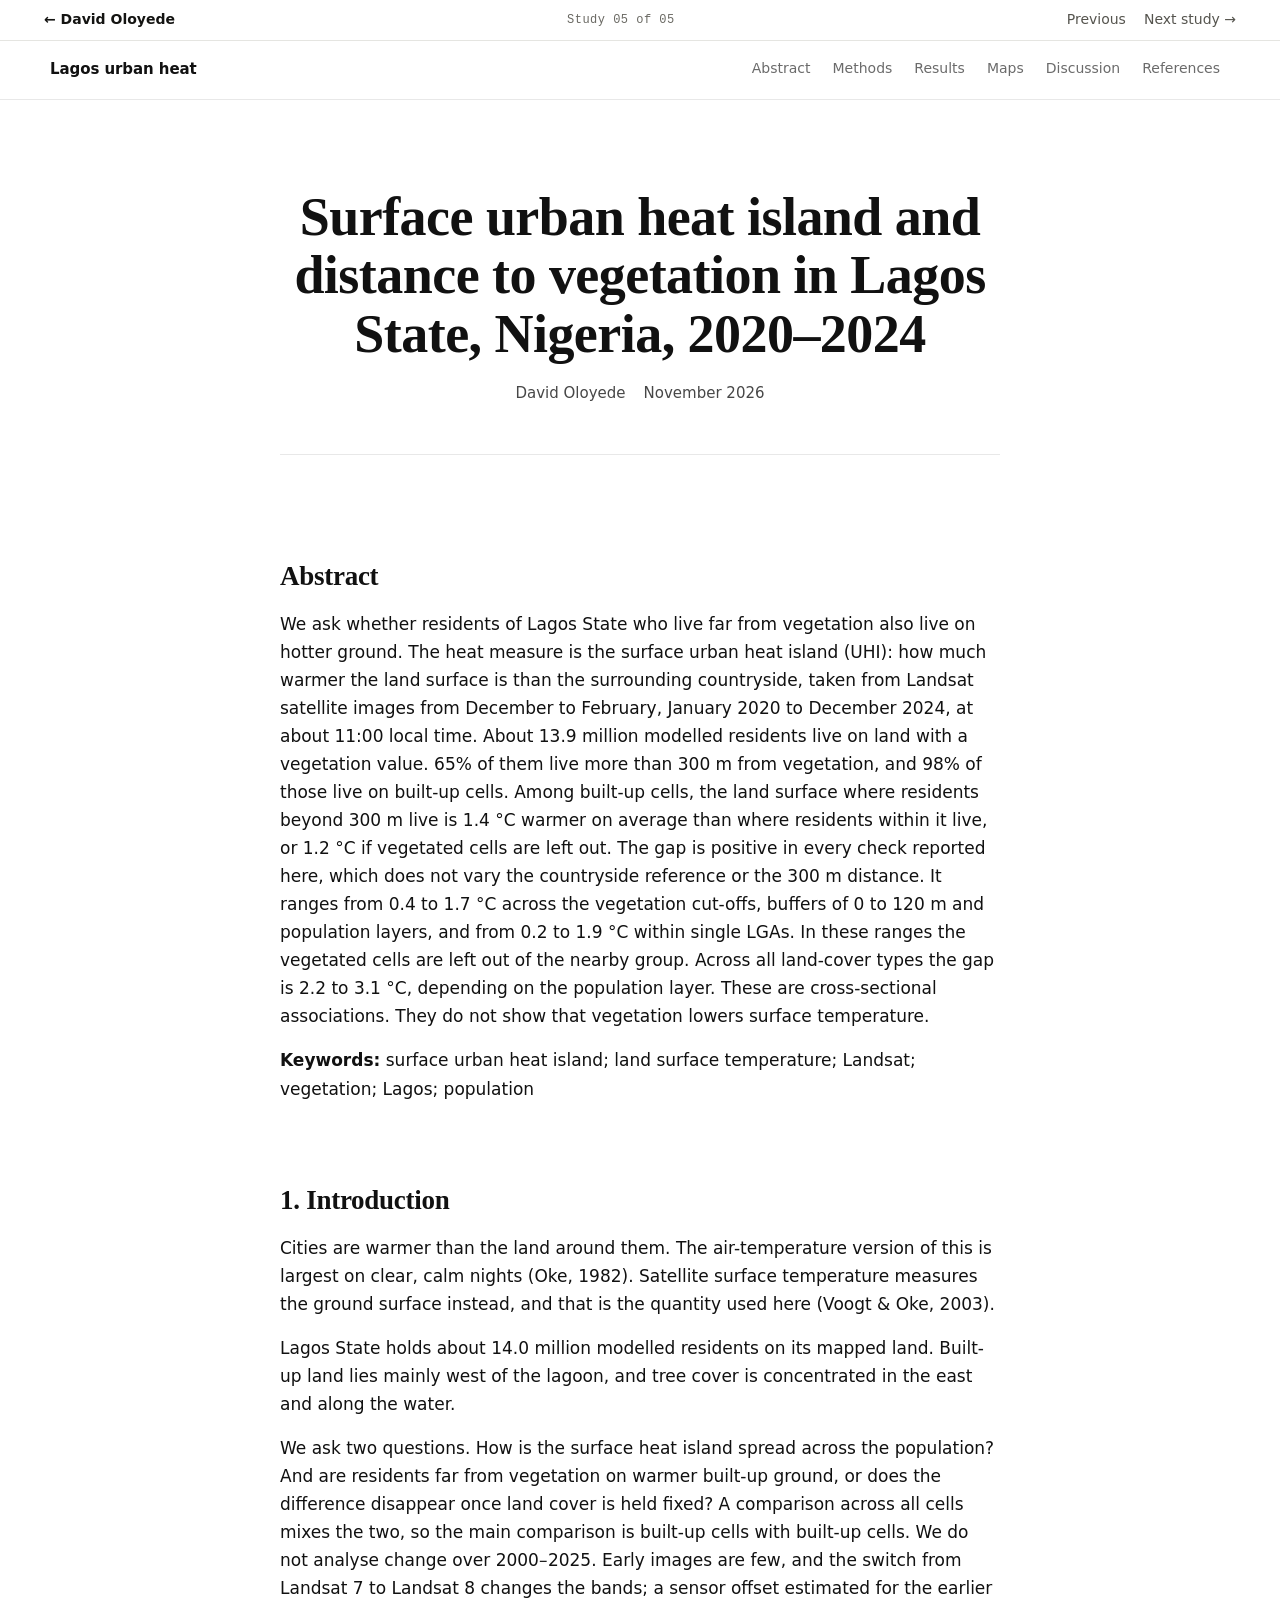
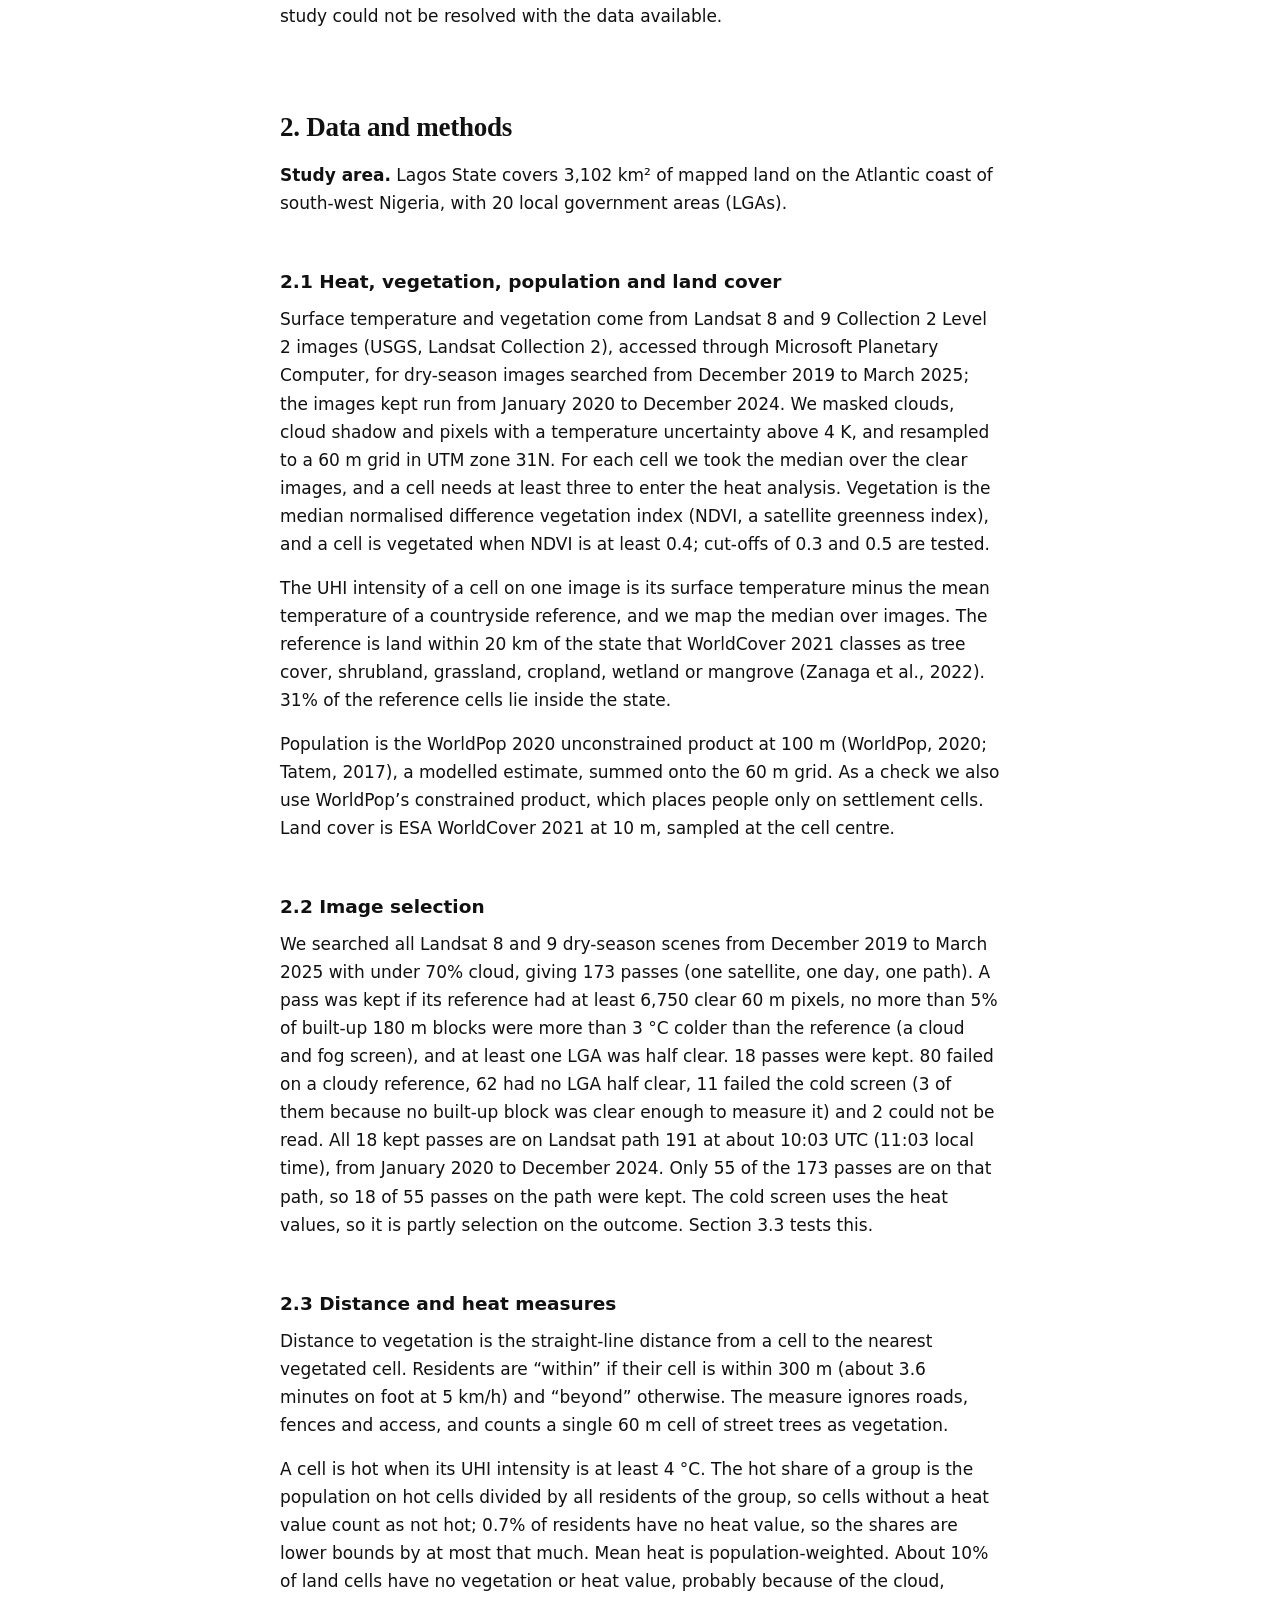
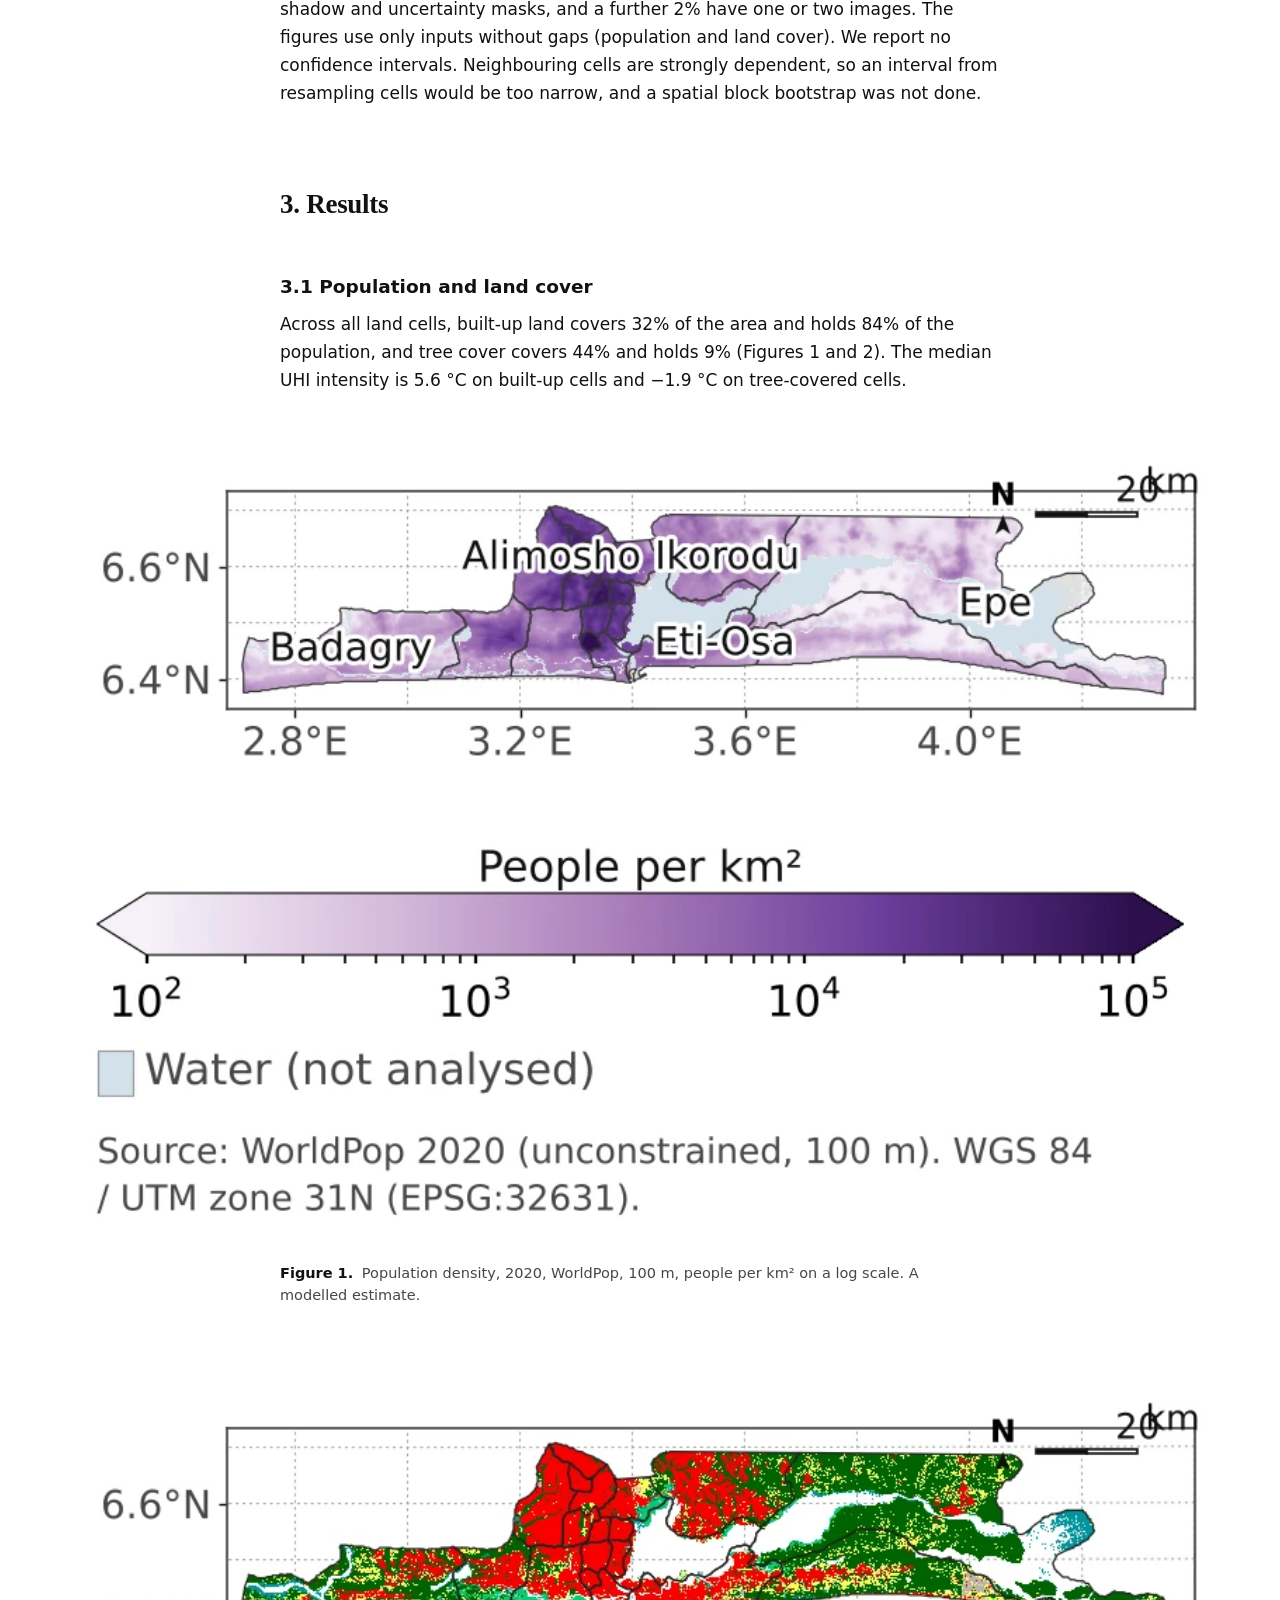
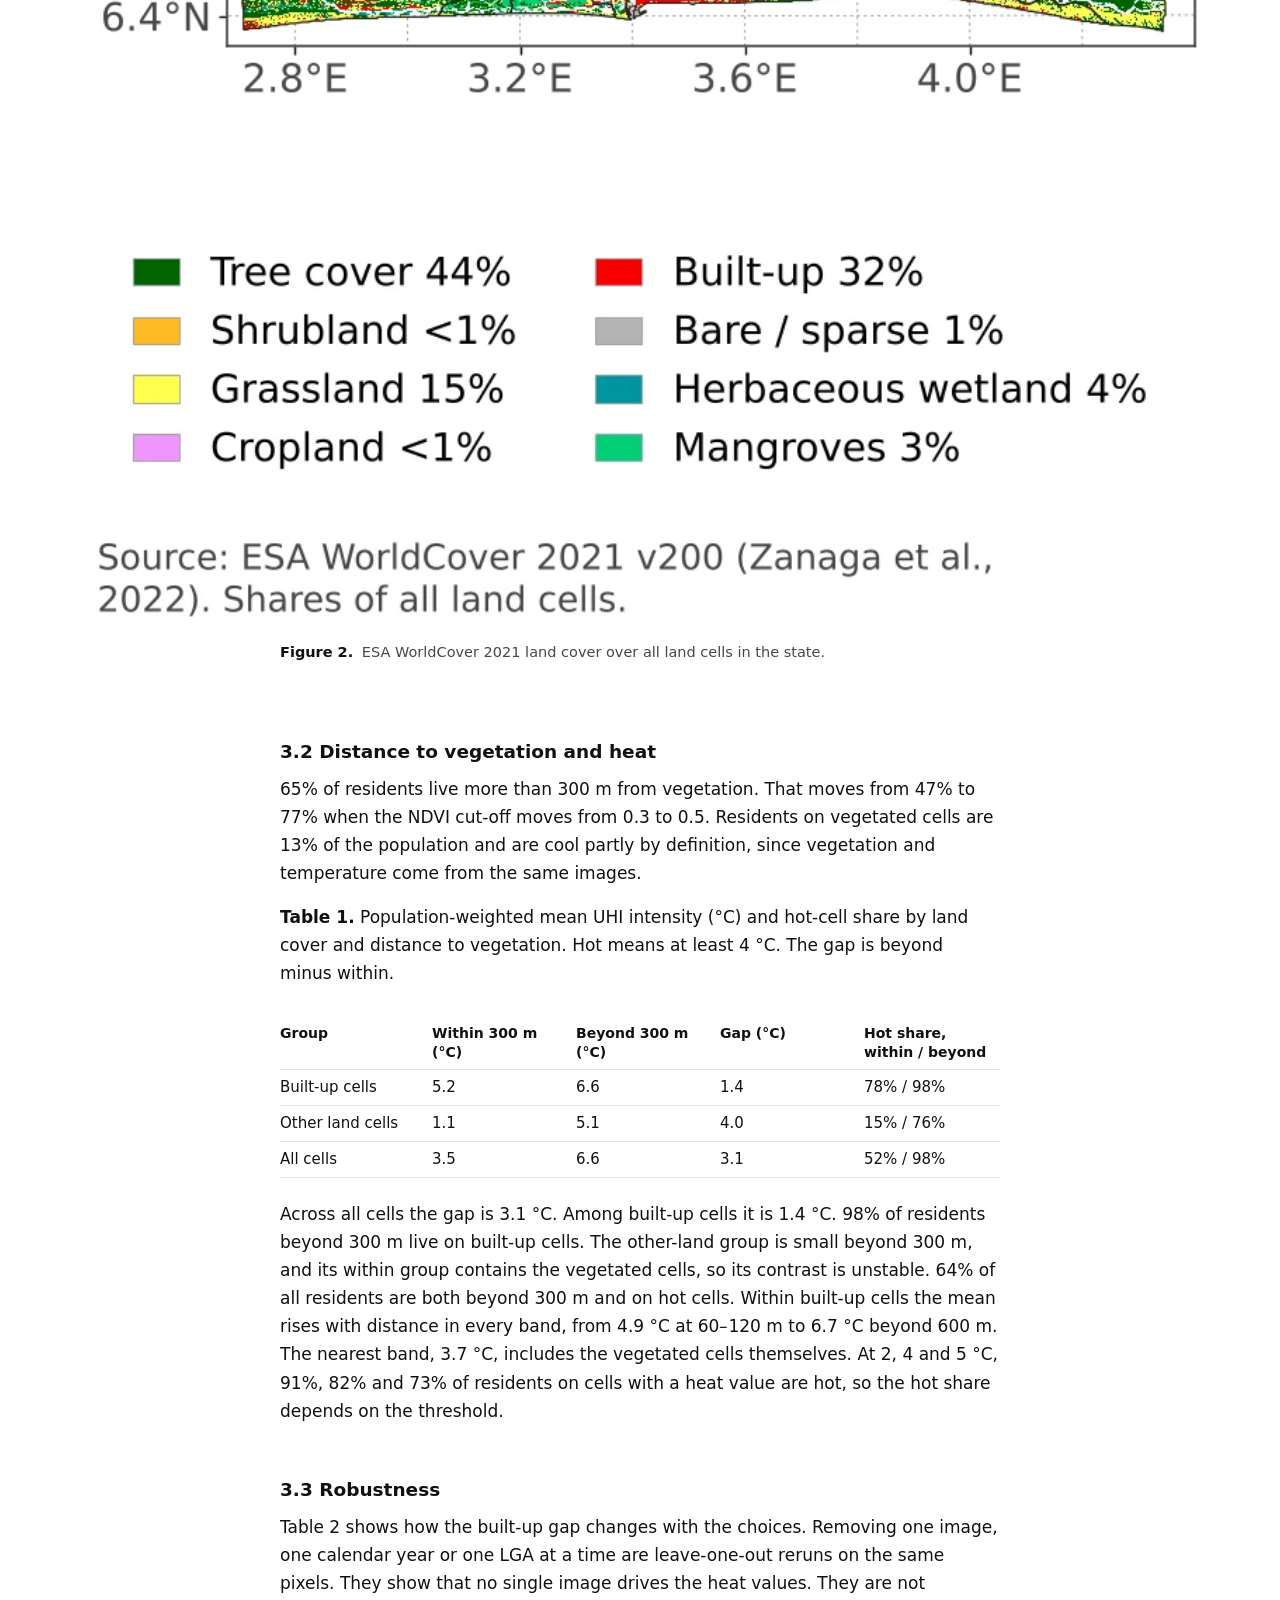
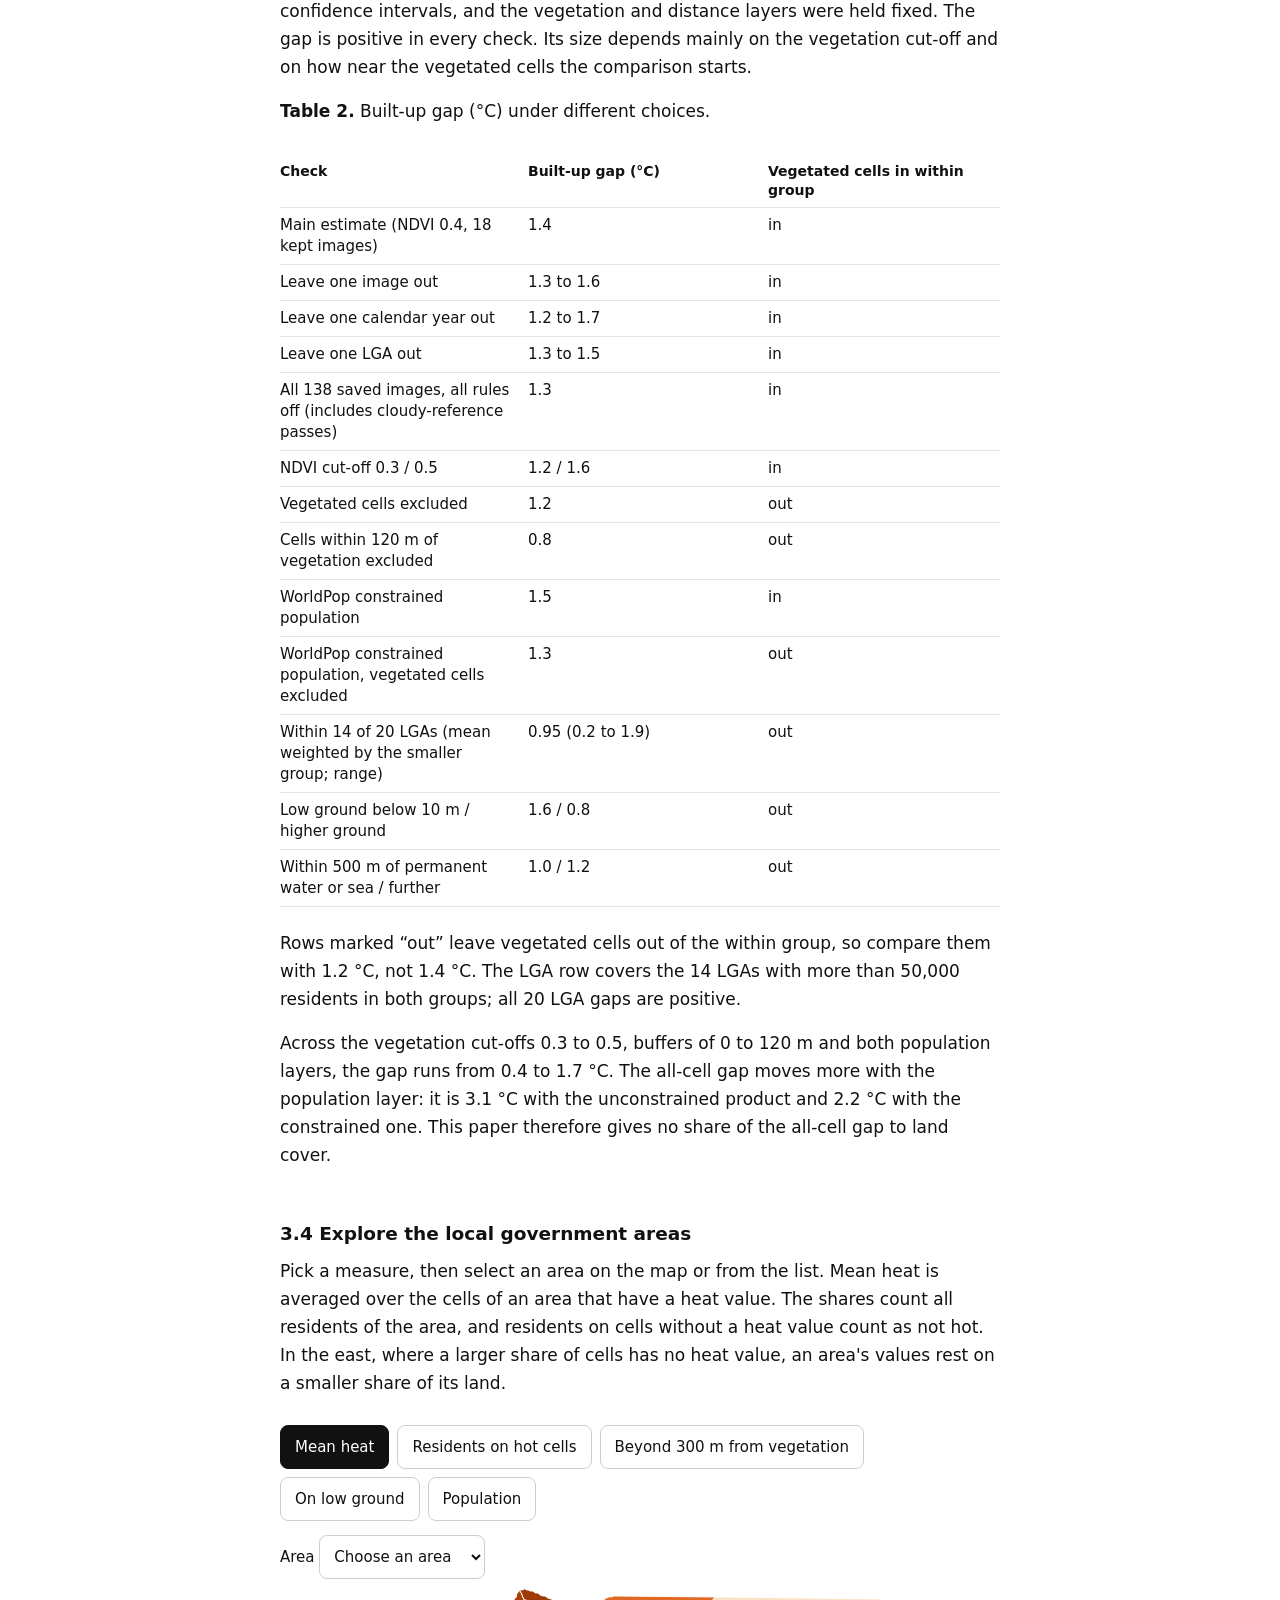
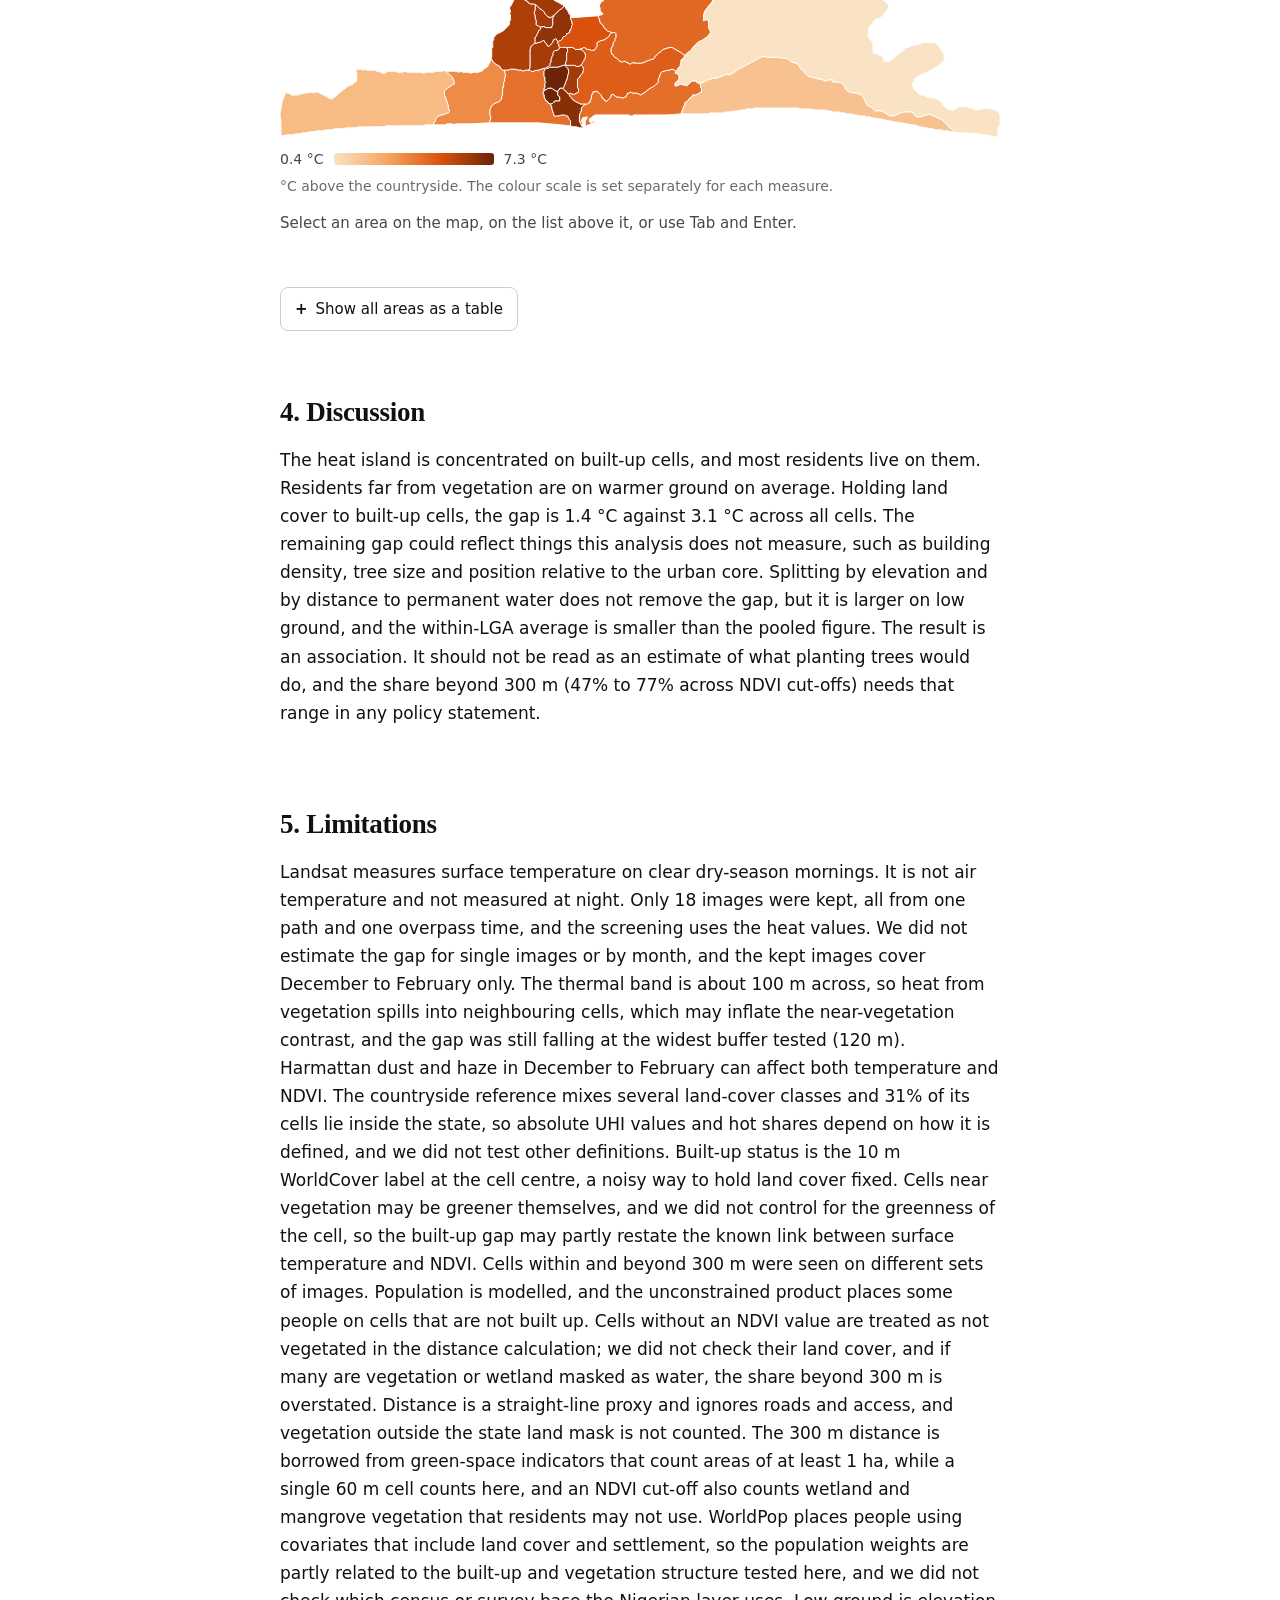
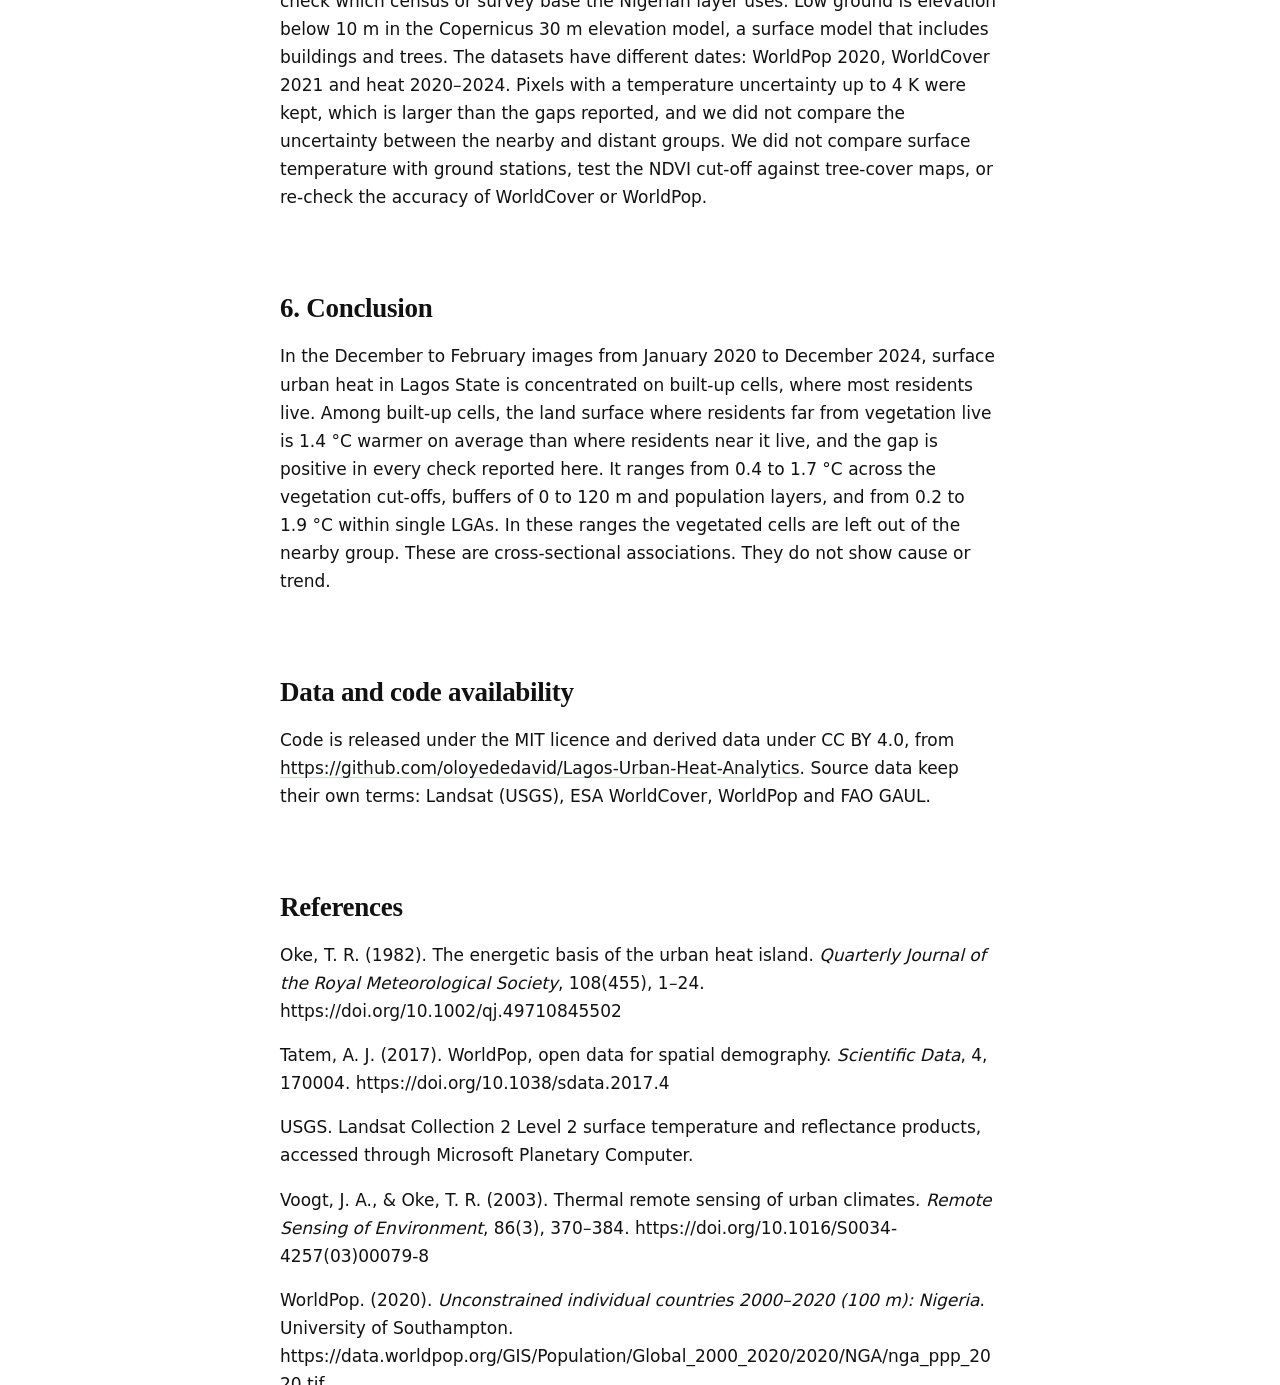
==== docs/index.html @ d5eb019f "Say what needs JavaScript when it is off" ====
<!doctype html>
<html lang="en">
<head>
    <meta charset="UTF-8">
    <meta name="viewport" content="width=device-width, initial-scale=1.0">
    <meta name="color-scheme" content="only light">
    <title>Surface urban heat island and distance to vegetation in Lagos State, Nigeria, 2020–2024</title>
<meta property="og:type" content="article">
<meta property="og:title" content="Surface urban heat island and distance to vegetation in Lagos State, Nigeria, 2020–2024">
<meta property="og:description" content="Urban heat island in Lagos State, 2020–2024: surface heat, population and distance to vegetation.">
<meta property="og:url" content="https://oloyededavid.github.io/Lagos-Urban-Heat-Analytics/">
<meta property="og:image" content="https://oloyededavid.github.io/Lagos-Urban-Heat-Analytics/assets/og.png">
<meta property="og:image:width" content="1200">
<meta property="og:image:height" content="630">
<meta name="twitter:card" content="summary_large_image">
    <meta name="description" content="Urban heat island in Lagos State, 2020–2024: surface heat, population and distance to vegetation.">
    <meta name="author" content="David Oloyede">
    <link rel="icon" href="data:image/svg+xml,%3Csvg xmlns='http://www.w3.org/2000/svg' viewBox='0 0 32 32'%3E%3Crect width='32' height='32' rx='6' fill='%23111'/%3E%3Ccircle cx='16' cy='16' r='6' fill='%23f2711c'/%3E%3C/svg%3E">
    <link rel="preconnect" href="https://api.fontshare.com">
    <link rel="preconnect" href="https://cdn.fontshare.com" crossorigin>
    <link rel="stylesheet" href="https://api.fontshare.com/v2/css?f[]=satoshi@400,500,700&amp;display=swap">
    <link rel="stylesheet" href="https://api.fontshare.com/v2/css?f[]=zodiak@500,700&amp;display=swap">
    <link rel="stylesheet" href="assets/style.css">
</head>
<body>
<!-- study-bar:start --><style>
.sn-bar{font:400 14px/1.4 'Range Dash','Satoshi',system-ui,-apple-system,'Segoe UI',sans-serif;background:#fff;border-bottom:1px solid #e5e5e1;color:#141412;position:relative;z-index:1000}
.sn-bar .sn-in{max-width:1240px;margin:0 auto;padding:4px 24px;display:flex;align-items:center;justify-content:space-between;gap:16px}
.sn-bar a{color:#141412;text-decoration:none;display:inline-flex;align-items:center;min-height:32px}.sn-bar a:hover{text-decoration:underline;text-underline-offset:4px}
.sn-home{font-weight:700}.sn-pos{color:#6a6963;font-family:ui-monospace,'SF Mono',Menlo,monospace;font-size:12px;letter-spacing:.04em}
.sn-pn{display:flex;gap:18px}.sn-pn a{color:#55544e}
.sn-next{font:400 16px/1.5 'Range Dash','Satoshi',system-ui,-apple-system,'Segoe UI',sans-serif;color:#141412;background:#fff;border-top:1px solid #ececea;margin-top:64px}
.sn-next .sn-in{max-width:1080px;margin:0 auto;padding:40px 24px 48px}
.sn-k{font-size:15px;color:#6a6963;margin:0 0 14px}
.sn-card{display:flex;align-items:center;gap:20px;text-decoration:none;color:inherit;background:#fafafa;border:1px solid #ececea;border-radius:22px;padding:14px 18px 14px 14px;transition:border-color .25s,background .25s}
.sn-card:hover{border-color:#d5d5d1;background:#f6f6f5}
.sn-media{flex:none;width:112px;height:84px;border-radius:14px;overflow:hidden;background:#eee}
.sn-media img{width:100%;height:100%;object-fit:cover;display:block;transition:transform .8s cubic-bezier(.2,.7,.2,1)}
.sn-card:hover .sn-media img{transform:scale(1.05)}
.sn-t{flex:1;min-width:0;display:flex;flex-direction:column;gap:4px}
.sn-t b{font-weight:500;font-size:clamp(17px,1.8vw,21px);line-height:1.25;letter-spacing:-.005em}
.sn-t span{font-size:15px;color:#62625d}
.sn-arrow{flex:none;width:46px;height:46px;border-radius:50%;border:1px solid #e4e4e0;background:#fff;display:grid;place-items:center;font-size:20px;color:#3a3a37;transition:transform .3s cubic-bezier(.2,.7,.2,1)}
.sn-card:hover .sn-arrow{transform:translateX(3px)}
.sn-back{display:flex;justify-content:center;gap:10px;margin-top:28px;font-size:15px;color:#62625d;text-decoration:none}
.sn-back:hover{color:#141412}
@media (max-width:620px){.sn-media{width:72px;height:72px}.sn-t span{display:none}.sn-pos{display:none}}
@media (prefers-reduced-motion:reduce){.sn-media img,.sn-arrow{transition:none}}
</style><nav class="sn-bar" aria-label="Portfolio"><div class="sn-in"><a class="sn-home" href="https://oloyededavid.github.io/geospatial-rs-portfolio/">← David Oloyede</a><span class="sn-pos">Study 05 of 05</span><span class="sn-pn"><a href="https://oloyededavid.github.io/Groundwater-Storage-Gravimetry/" title="Water storage in the Lake Chad basin from GRACE and GRACE-FO, 2002–2026">Previous</a><a href="https://oloyededavid.github.io/Observational-Hydrology-Extremes/" title="Hydrological extremes where the gauges are missing: floods, droughts and design rainfall in Nigeria, 1950–2070">Next study →</a></span></div></nav><!-- study-bar:end -->
<nav class="skipnav" aria-label="Skip link"><a class="skip" href="#abstract">Skip to the abstract</a></nav>
<noscript><p style="max-width:720px;margin:12px auto;padding:10px 14px;border:1px solid #d9d9d5;border-radius:6px;background:#fff;color:#141412;font:400 14px/1.5 system-ui,sans-serif">Turn on JavaScript to see the maps, charts and the numbers that are read from the data files. The text is readable without it.</p></noscript>
<header class="site-header">
    <div class="site-inner">
        <a class="site-id" href="#top">Lagos urban heat</a>
        <nav class="toc" aria-label="Sections">
            <a href="#abstract">Abstract</a>
            <a href="#data-and-methods">Methods</a>
            <a href="#results">Results</a>
            <a href="#explore">Maps</a>
            <a href="#discussion">Discussion</a>
            <a href="#references">References</a>
        </nav>
    </div>
    <nav class="toc-phone" aria-label="Sections on phone">
        <a href="#abstract">Abstract</a>
        <a href="#data-and-methods">Methods</a>
        <a href="#results">Results</a>
        <a href="#explore">Maps</a>
        <a href="#discussion">Discussion</a>
        <a href="#references">References</a>
    </nav>
    <div class="progress" aria-hidden="true"><span id="progress"></span></div>
</header>

<main class="article" id="top">
<header class="title">
    <h1>Surface urban heat island and distance to vegetation in Lagos
State, Nigeria, 2020–2024</h1>
    <p class="sig"><span>David Oloyede</span><span>November
2026</span></p>
</header>

<h2 id="abstract">Abstract</h2>
<p>We ask whether residents of Lagos State who live far from vegetation
also live on hotter ground. The heat measure is the surface urban heat
island (UHI): how much warmer the land surface is than the surrounding
countryside, taken from Landsat satellite images from December to
February, January 2020 to December 2024, at about 11:00 local time.
About 13.9 million modelled residents live on land with a vegetation
value. 65% of them live more than 300 m from vegetation, and 98% of
those live on built-up cells. Among built-up cells, the land surface
where residents beyond 300 m live is 1.4 °C warmer on average than where
residents within it live, or 1.2 °C if vegetated cells are left out. The
gap is positive in every check reported here, which does not vary the
countryside reference or the 300 m distance. It ranges from 0.4 to 1.7
°C across the vegetation cut-offs, buffers of 0 to 120 m and population
layers, and from 0.2 to 1.9 °C within single LGAs. In these ranges the
vegetated cells are left out of the nearby group. Across all land-cover
types the gap is 2.2 to 3.1 °C, depending on the population layer. These
are cross-sectional associations. They do not show that vegetation
lowers surface temperature.</p>
<p><strong>Keywords:</strong> surface urban heat island; land surface
temperature; Landsat; vegetation; Lagos; population</p>
<h2 id="introduction">1. Introduction</h2>
<p>Cities are warmer than the land around them. The air-temperature
version of this is largest on clear, calm nights (Oke, 1982). Satellite
surface temperature measures the ground surface instead, and that is the
quantity used here (Voogt &amp; Oke, 2003).</p>
<p>Lagos State holds about 14.0 million modelled residents on its mapped
land. Built-up land lies mainly west of the lagoon, and tree cover is
concentrated in the east and along the water.</p>
<p>We ask two questions. How is the surface heat island spread across
the population? And are residents far from vegetation on warmer built-up
ground, or does the difference disappear once land cover is held fixed?
A comparison across all cells mixes the two, so the main comparison is
built-up cells with built-up cells. We do not analyse change over
2000–2025. Early images are few, and the switch from Landsat 7 to
Landsat 8 changes the bands; a sensor offset estimated for the earlier
study could not be resolved with the data available.</p>
<h2 id="data-and-methods">2. Data and methods</h2>
<p><strong>Study area.</strong> Lagos State covers 3,102 km² of mapped
land on the Atlantic coast of south-west Nigeria, with 20 local
government areas (LGAs).</p>
<h3 id="heat-vegetation-population-and-land-cover">2.1 Heat, vegetation,
population and land cover</h3>
<p>Surface temperature and vegetation come from Landsat 8 and 9
Collection 2 Level 2 images (USGS, Landsat Collection 2), accessed
through Microsoft Planetary Computer, for dry-season images searched
from December 2019 to March 2025; the images kept run from January 2020
to December 2024. We masked clouds, cloud shadow and pixels with a
temperature uncertainty above 4 K, and resampled to a 60 m grid in UTM
zone 31N. For each cell we took the median over the clear images, and a
cell needs at least three to enter the heat analysis. Vegetation is the
median normalised difference vegetation index (NDVI, a satellite
greenness index), and a cell is vegetated when NDVI is at least 0.4;
cut-offs of 0.3 and 0.5 are tested.</p>
<p>The UHI intensity of a cell on one image is its surface temperature
minus the mean temperature of a countryside reference, and we map the
median over images. The reference is land within 20 km of the state that
WorldCover 2021 classes as tree cover, shrubland, grassland, cropland,
wetland or mangrove (Zanaga et al., 2022). 31% of the reference cells
lie inside the state.</p>
<p>Population is the WorldPop 2020 unconstrained product at 100 m
(WorldPop, 2020; Tatem, 2017), a modelled estimate, summed onto the 60 m
grid. As a check we also use WorldPop’s constrained product, which
places people only on settlement cells. Land cover is ESA WorldCover
2021 at 10 m, sampled at the cell centre.</p>
<h3 id="image-selection">2.2 Image selection</h3>
<p>We searched all Landsat 8 and 9 dry-season scenes from December 2019
to March 2025 with under 70% cloud, giving 173 passes (one satellite,
one day, one path). A pass was kept if its reference had at least 6,750
clear 60 m pixels, no more than 5% of built-up 180 m blocks were more
than 3 °C colder than the reference (a cloud and fog screen), and at
least one LGA was half clear. 18 passes were kept. 80 failed on a cloudy
reference, 62 had no LGA half clear, 11 failed the cold screen (3 of
them because no built-up block was clear enough to measure it) and 2
could not be read. All 18 kept passes are on Landsat path 191 at about
10:03 UTC (11:03 local time), from January 2020 to December 2024. Only
55 of the 173 passes are on that path, so 18 of 55 passes on the path
were kept. The cold screen uses the heat values, so it is partly
selection on the outcome. Section 3.3 tests this.</p>
<h3 id="distance-and-heat-measures">2.3 Distance and heat measures</h3>
<p>Distance to vegetation is the straight-line distance from a cell to
the nearest vegetated cell. Residents are “within” if their cell is
within 300 m (about 3.6 minutes on foot at 5 km/h) and “beyond”
otherwise. The measure ignores roads, fences and access, and counts a
single 60 m cell of street trees as vegetation.</p>
<p>A cell is hot when its UHI intensity is at least 4 °C. The hot share
of a group is the population on hot cells divided by all residents of
the group, so cells without a heat value count as not hot; 0.7% of
residents have no heat value, so the shares are lower bounds by at most
that much. Mean heat is population-weighted. About 10% of land cells
have no vegetation or heat value, probably because of the cloud, shadow
and uncertainty masks, and a further 2% have one or two images. The
figures use only inputs without gaps (population and land cover). We
report no confidence intervals. Neighbouring cells are strongly
dependent, so an interval from resampling cells would be too narrow, and
a spatial block bootstrap was not done.</p>
<h2 id="results">3. Results</h2>
<h3 id="population-and-land-cover">3.1 Population and land cover</h3>
<p>Across all land cells, built-up land covers 32% of the area and holds
84% of the population, and tree cover covers 44% and holds 9% (Figures 1
and 2). The median UHI intensity is 5.6 °C on built-up cells and −1.9 °C
on tree-covered cells.</p>
<figure class="wide reveal mapimg" id="fig-1">
<picture><source media="(max-width: 760px)" srcset="assets/maps/m12_population_phone.webp"><img src="assets/maps/m12_population.webp" width="2200" height="722" loading="lazy" alt="Population density, 2020, WorldPop, 100 m, people per km² on a log scale. A modelled estimate."></picture>
<figcaption>
<b>Figure 1.</b> Population density, 2020, WorldPop, 100 m, people per
km² on a log scale. A modelled estimate.
</figcaption>
</figure>
<figure class="wide reveal mapimg" id="fig-2">
<picture><source media="(max-width: 760px)" srcset="assets/maps/m02_landcover_phone.webp"><img src="assets/maps/m02_landcover.webp" width="2200" height="722" loading="lazy" alt="ESA WorldCover 2021 land cover over all land cells in the state."></picture>
<figcaption>
<b>Figure 2.</b> ESA WorldCover 2021 land cover over all land cells in
the state.
</figcaption>
</figure>
<h3 id="distance-to-vegetation-and-heat">3.2 Distance to vegetation and
heat</h3>
<p>65% of residents live more than 300 m from vegetation. That moves
from 47% to 77% when the NDVI cut-off moves from 0.3 to 0.5. Residents
on vegetated cells are 13% of the population and are cool partly by
definition, since vegetation and temperature come from the same
images.</p>
<p><strong>Table 1.</strong> Population-weighted mean UHI intensity (°C)
and hot-cell share by land cover and distance to vegetation. Hot means
at least 4 °C. The gap is beyond minus within.</p>
<table>
<colgroup>
<col style="width: 20%" />
<col style="width: 20%" />
<col style="width: 20%" />
<col style="width: 20%" />
<col style="width: 20%" />
</colgroup>
<thead>
<tr class="header">
<th>Group</th>
<th>Within 300 m (°C)</th>
<th>Beyond 300 m (°C)</th>
<th>Gap (°C)</th>
<th>Hot share, within / beyond</th>
</tr>
</thead>
<tbody>
<tr class="odd">
<td>Built-up cells</td>
<td>5.2</td>
<td>6.6</td>
<td>1.4</td>
<td>78% / 98%</td>
</tr>
<tr class="even">
<td>Other land cells</td>
<td>1.1</td>
<td>5.1</td>
<td>4.0</td>
<td>15% / 76%</td>
</tr>
<tr class="odd">
<td>All cells</td>
<td>3.5</td>
<td>6.6</td>
<td>3.1</td>
<td>52% / 98%</td>
</tr>
</tbody>
</table>
<p>Across all cells the gap is 3.1 °C. Among built-up cells it is 1.4
°C. 98% of residents beyond 300 m live on built-up cells. The other-land
group is small beyond 300 m, and its within group contains the vegetated
cells, so its contrast is unstable. 64% of all residents are both beyond
300 m and on hot cells. Within built-up cells the mean rises with
distance in every band, from 4.9 °C at 60–120 m to 6.7 °C beyond 600 m.
The nearest band, 3.7 °C, includes the vegetated cells themselves. At 2,
4 and 5 °C, 91%, 82% and 73% of residents on cells with a heat value are
hot, so the hot share depends on the threshold.</p>
<h3 id="robustness">3.3 Robustness</h3>
<p>Table 2 shows how the built-up gap changes with the choices. Removing
one image, one calendar year or one LGA at a time are leave-one-out
reruns on the same pixels. They show that no single image drives the
heat values. They are not confidence intervals, and the vegetation and
distance layers were held fixed. The gap is positive in every check. Its
size depends mainly on the vegetation cut-off and on how near the
vegetated cells the comparison starts.</p>
<p><strong>Table 2.</strong> Built-up gap (°C) under different
choices.</p>
<table>
<colgroup>
<col style="width: 33%" />
<col style="width: 33%" />
<col style="width: 33%" />
</colgroup>
<thead>
<tr class="header">
<th>Check</th>
<th>Built-up gap (°C)</th>
<th>Vegetated cells in within group</th>
</tr>
</thead>
<tbody>
<tr class="odd">
<td>Main estimate (NDVI 0.4, 18 kept images)</td>
<td>1.4</td>
<td>in</td>
</tr>
<tr class="even">
<td>Leave one image out</td>
<td>1.3 to 1.6</td>
<td>in</td>
</tr>
<tr class="odd">
<td>Leave one calendar year out</td>
<td>1.2 to 1.7</td>
<td>in</td>
</tr>
<tr class="even">
<td>Leave one LGA out</td>
<td>1.3 to 1.5</td>
<td>in</td>
</tr>
<tr class="odd">
<td>All 138 saved images, all rules off (includes cloudy-reference
passes)</td>
<td>1.3</td>
<td>in</td>
</tr>
<tr class="even">
<td>NDVI cut-off 0.3 / 0.5</td>
<td>1.2 / 1.6</td>
<td>in</td>
</tr>
<tr class="odd">
<td>Vegetated cells excluded</td>
<td>1.2</td>
<td>out</td>
</tr>
<tr class="even">
<td>Cells within 120 m of vegetation excluded</td>
<td>0.8</td>
<td>out</td>
</tr>
<tr class="odd">
<td>WorldPop constrained population</td>
<td>1.5</td>
<td>in</td>
</tr>
<tr class="even">
<td>WorldPop constrained population, vegetated cells excluded</td>
<td>1.3</td>
<td>out</td>
</tr>
<tr class="odd">
<td>Within 14 of 20 LGAs (mean weighted by the smaller group;
range)</td>
<td>0.95 (0.2 to 1.9)</td>
<td>out</td>
</tr>
<tr class="even">
<td>Low ground below 10 m / higher ground</td>
<td>1.6 / 0.8</td>
<td>out</td>
</tr>
<tr class="odd">
<td>Within 500 m of permanent water or sea / further</td>
<td>1.0 / 1.2</td>
<td>out</td>
</tr>
</tbody>
</table>
<p>Rows marked “out” leave vegetated cells out of the within group, so
compare them with 1.2 °C, not 1.4 °C. The LGA row covers the 14 LGAs
with more than 50,000 residents in both groups; all 20 LGA gaps are
positive.</p>
<p>Across the vegetation cut-offs 0.3 to 0.5, buffers of 0 to 120 m and
both population layers, the gap runs from 0.4 to 1.7 °C. The all-cell
gap moves more with the population layer: it is 3.1 °C with the
unconstrained product and 2.2 °C with the constrained one. This paper
therefore gives no share of the all-cell gap to land cover.</p>
<h3 id="explore">3.4 Explore the local government areas</h3>
<p>Pick a measure, then select an area on the map or from the list. Mean heat is averaged over the cells of an area that have a heat value. The shares count all residents of the area, and residents on cells without a heat value count as not hot. In the east, where a larger share of cells has no heat value, an area's values rest on a smaller share of its land.</p>
<div id="xp-buttons" class="xp-buttons" role="group" aria-label="Measure"></div>
<p class="xp-pick"><label for="xp-select">Area</label> <select id="xp-select"></select></p>
<div id="explore-map" class="xp-map"></div>
<div class="xp-legend"><span id="xp-min"></span><span id="xp-legend-bar" class="xp-legend-bar" aria-hidden="true"></span><span id="xp-max"></span></div>
<p id="xp-unit" class="xp-unit"></p>
<p id="xp-readout" class="xp-readout" role="status">Select an area on the map, on the list above it, or use Tab and Enter.</p>
<details class="xp-table"><summary>Show all areas as a table</summary><div id="xp-table"></div></details>
<h2 id="discussion">4. Discussion</h2>
<p>The heat island is concentrated on built-up cells, and most residents
live on them. Residents far from vegetation are on warmer ground on
average. Holding land cover to built-up cells, the gap is 1.4 °C against
3.1 °C across all cells. The remaining gap could reflect things this
analysis does not measure, such as building density, tree size and
position relative to the urban core. Splitting by elevation and by
distance to permanent water does not remove the gap, but it is larger on
low ground, and the within-LGA average is smaller than the pooled
figure. The result is an association. It should not be read as an
estimate of what planting trees would do, and the share beyond 300 m
(47% to 77% across NDVI cut-offs) needs that range in any policy
statement.</p>
<h2 id="limitations">5. Limitations</h2>
<p>Landsat measures surface temperature on clear dry-season mornings. It
is not air temperature and not measured at night. Only 18 images were
kept, all from one path and one overpass time, and the screening uses
the heat values. We did not estimate the gap for single images or by
month, and the kept images cover December to February only. The thermal
band is about 100 m across, so heat from vegetation spills into
neighbouring cells, which may inflate the near-vegetation contrast, and
the gap was still falling at the widest buffer tested (120 m). Harmattan
dust and haze in December to February can affect both temperature and
NDVI. The countryside reference mixes several land-cover classes and 31%
of its cells lie inside the state, so absolute UHI values and hot shares
depend on how it is defined, and we did not test other definitions.
Built-up status is the 10 m WorldCover label at the cell centre, a noisy
way to hold land cover fixed. Cells near vegetation may be greener
themselves, and we did not control for the greenness of the cell, so the
built-up gap may partly restate the known link between surface
temperature and NDVI. Cells within and beyond 300 m were seen on
different sets of images. Population is modelled, and the unconstrained
product places some people on cells that are not built up. Cells without
an NDVI value are treated as not vegetated in the distance calculation;
we did not check their land cover, and if many are vegetation or wetland
masked as water, the share beyond 300 m is overstated. Distance is a
straight-line proxy and ignores roads and access, and vegetation outside
the state land mask is not counted. The 300 m distance is borrowed from
green-space indicators that count areas of at least 1 ha, while a single
60 m cell counts here, and an NDVI cut-off also counts wetland and
mangrove vegetation that residents may not use. WorldPop places people
using covariates that include land cover and settlement, so the
population weights are partly related to the built-up and vegetation
structure tested here, and we did not check which census or survey base
the Nigerian layer uses. Low ground is elevation below 10 m in the
Copernicus 30 m elevation model, a surface model that includes buildings
and trees. The datasets have different dates: WorldPop 2020, WorldCover
2021 and heat 2020–2024. Pixels with a temperature uncertainty up to 4 K
were kept, which is larger than the gaps reported, and we did not
compare the uncertainty between the nearby and distant groups. We did
not compare surface temperature with ground stations, test the NDVI
cut-off against tree-cover maps, or re-check the accuracy of WorldCover
or WorldPop.</p>
<h2 id="conclusion">6. Conclusion</h2>
<p>In the December to February images from January 2020 to December
2024, surface urban heat in Lagos State is concentrated on built-up
cells, where most residents live. Among built-up cells, the land surface
where residents far from vegetation live is 1.4 °C warmer on average
than where residents near it live, and the gap is positive in every
check reported here. It ranges from 0.4 to 1.7 °C across the vegetation
cut-offs, buffers of 0 to 120 m and population layers, and from 0.2 to
1.9 °C within single LGAs. In these ranges the vegetated cells are left
out of the nearby group. These are cross-sectional associations. They do
not show cause or trend.</p>
<h2 id="data-and-code-availability">Data and code availability</h2>
<p>Code is released under the MIT licence and derived data under CC BY
4.0, from <a
href="https://github.com/oloyededavid/Lagos-Urban-Heat-Analytics"
class="uri">https://github.com/oloyededavid/Lagos-Urban-Heat-Analytics</a>.
Source data keep their own terms: Landsat (USGS), ESA WorldCover,
WorldPop and FAO GAUL.</p>
<h2 id="references">References</h2>
<p>Oke, T. R. (1982). The energetic basis of the urban heat island.
<em>Quarterly Journal of the Royal Meteorological Society</em>,
108(455), 1–24. https://doi.org/10.1002/qj.49710845502</p>
<p>Tatem, A. J. (2017). WorldPop, open data for spatial demography.
<em>Scientific Data</em>, 4, 170004.
https://doi.org/10.1038/sdata.2017.4</p>
<p>USGS. Landsat Collection 2 Level 2 surface temperature and
reflectance products, accessed through Microsoft Planetary Computer.</p>
<p>Voogt, J. A., &amp; Oke, T. R. (2003). Thermal remote sensing of
urban climates. <em>Remote Sensing of Environment</em>, 86(3), 370–384.
https://doi.org/10.1016/S0034-4257(03)00079-8</p>
<p>WorldPop. (2020). <em>Unconstrained individual countries 2000–2020
(100 m): Nigeria</em>. University of Southampton.
https://data.worldpop.org/GIS/Population/Global_2000_2020/2020/NGA/nga_ppp_2020.tif</p>
<p>Zanaga, D., Van De Kerchove, R., Daems, D., et al. (2022). <em>ESA
WorldCover 10 m 2021 v200</em>. Zenodo.
https://doi.org/10.5281/zenodo.7254221</p>

<section id="feedback" class="feedback" aria-labelledby="h-fb">
    <h2 id="h-fb">What did you think of this page?</h2>
    <div class="react-row">
        <div class="reactions" role="group" aria-labelledby="h-fb">
            <button type="button" class="react" data-react="Useful" aria-pressed="false">Useful <span class="rc"></span></button>
            <button type="button" class="react" data-react="Interesting" aria-pressed="false">Interesting <span class="rc"></span></button>
            <button type="button" class="react" data-react="Needs clarity" aria-pressed="false">Unclear in places <span class="rc"></span></button>
        </div>
        <span class="react-status" id="react-status" role="status"></span>
    </div>
    <p class="react-note">One reaction per browser. Counts are anonymous and stored with a public counter. To say what is unclear, open an issue on the repository.</p>
</section>
</main>

<footer>
    <p>Code (MIT) and derived data (CC BY 4.0): <a href="https://github.com/oloyededavid/Lagos-Urban-Heat-Analytics">github.com/oloyededavid/Lagos-Urban-Heat-Analytics</a>.</p>
</footer>
<script src="assets/explore.js"></script>
<script src="assets/feedback.js"></script>
<!-- study-nav:start --><section class="sn-next" aria-label="Next study"><div class="sn-in"><p class="sn-k">Next study</p><a class="sn-card" href="https://oloyededavid.github.io/Observational-Hydrology-Extremes/"><span class="sn-media"><img src="assets/next-study.webp" width="720" height="540" loading="lazy" decoding="async" alt=""></span><span class="sn-t"><b>Hydrological extremes where the gauges are missing</b><span>Floods, drought and future extreme rainfall in two Nigerian basins with few rain gauges.</span></span><span class="sn-arrow" aria-hidden="true">→</span></a><a class="sn-back" href="https://oloyededavid.github.io/geospatial-rs-portfolio/#studies"><span aria-hidden="true">←</span> Back to all studies</a></div></section><!-- study-nav:end -->
</body>
</html>
---- docs/assets/style.css ----
/* Research-paper layout for the Lagos heat-island study, shared with the Ouémé–Ogun study page.
   Type: Satoshi and Zodiak (Fontshare). Spacing: 4 px base (4, 8, 12, 16, 24, 32, 48, 64, 96). */

/* Satoshi's en dash is 0.93 em, almost its em-dash width, so every range ("2018–2024") reads as an
   em dash. The en dash alone is taken from a system sans; if none is found, Satoshi's is used. */
@font-face {
    font-family: 'Range Dash';
    src: url(fonts/range-dash.woff) format('woff'), local('Arial'), local('ArialMT'), local('Helvetica'), local('Roboto'), local('Roboto-Regular'),
         local('Liberation Sans'), local('LiberationSans'), local('DejaVu Sans'), local('DejaVuSans');
    unicode-range: U+2013;
    font-weight: 100 599;
}
@font-face {
    font-family: 'Range Dash';
    src: url(fonts/range-dash-bold.woff) format('woff'), local('Arial Bold'), local('Arial-BoldMT'), local('Helvetica Bold'), local('Helvetica-Bold'), local('Roboto Bold'), local('Roboto-Bold'),
         local('Liberation Sans Bold'), local('LiberationSans-Bold'), local('DejaVu Sans Bold'), local('DejaVuSans-Bold');
    unicode-range: U+2013;
    font-weight: 600 900;
}

:root {
    --bg: #ffffff;
    --ink: #111111;
    --ink-2: #474747;
    --ink-3: #6b6b6b;
    --rule: #e8e8e8;
    --rule-2: #d1d1d1;
    --fill: #f7f7f6;
    --focus: #1f5fd1;
    --air: #1baf7a;
    --river: #2a78d6;
    --river-fill: #1f66c2;
    --gap: #9c3d17;
    --p-chirps2: #6250d6;
    --p-chirps3: #c98500;
    --p-tamsat: #d55181;
    --font: 'Range Dash', 'Satoshi', ui-sans-serif, system-ui, -apple-system, 'Segoe UI', Roboto, sans-serif;
    --math: Georgia, 'Times New Roman', serif;
    --bar-h: 56px;
    --main: 720px;
    --wide: 1180px;
}

*, *::before, *::after { box-sizing: border-box; }
html { scroll-padding-top: calc(var(--bar-h) + 24px); -webkit-text-size-adjust: 100%; }
body {
    margin: 0;
    background: var(--bg);
    color: var(--ink);
    font: 400 17px/1.65 var(--font);
    -webkit-font-smoothing: antialiased;
}
img, svg { display: block; max-width: 100%; }
a { color: inherit; text-decoration: underline; text-decoration-color: var(--rule-2); text-underline-offset: 3px; text-decoration-thickness: 1px; }
a:hover { text-decoration-color: currentColor; }
button, input, select { font: inherit; color: inherit; }
:focus-visible { outline: 2px solid var(--focus); outline-offset: 2px; }
[hidden] { display: none !important; }
.sr-only { position: absolute; width: 1px; height: 1px; overflow: hidden; clip: rect(0 0 0 0); white-space: nowrap; }
.skip { position: absolute; left: 16px; top: 8px; z-index: 100; padding: 8px 12px; background: var(--ink); color: var(--bg); transform: translateY(-150%); }
.skip:focus { transform: none; }
/* Tabular figures only where digits must line up (tables, readouts, ticks). Satoshi's tabular 1 has
   serifs, which looks wrong in running text. */
td { font-variant-numeric: tabular-nums; }
var { font-family: var(--math); font-style: italic; font-size: 1.05em; }
code { font-family: ui-monospace, 'SF Mono', Menlo, Consolas, monospace; font-size: 0.86em; overflow-wrap: anywhere; }
sub, sup { font-size: 0.72em; line-height: 0; }

/* ---------- Bar ---------- */
.bar {
    position: sticky; top: 0; z-index: 1000;
    height: var(--bar-h);
    display: flex; align-items: center; gap: 24px;
    padding: 0 24px;
    background: var(--bg);
    border-bottom: 1px solid var(--rule);
}
.bar-name { font-weight: 500; font-size: 15px; text-decoration: none; white-space: nowrap; }
.toc { display: flex; gap: 2px; margin-left: auto; overflow-x: auto; scrollbar-width: none; }
.toc::-webkit-scrollbar { display: none; }
.toc a { padding: 6px 10px; font-size: 14px; color: var(--ink-3); text-decoration: none; white-space: nowrap; border-radius: 6px; }
.toc a:hover { color: var(--ink); background: var(--fill); }
.toc a[aria-current="true"] { color: var(--ink); background: var(--fill); }

/* ---------- Article grid ---------- */
.article {
    display: grid;
    /* The text column is sized first, so on a narrow screen the side gutters shrink to nothing
       before the text does. */
    grid-template-columns:
        [full-start] minmax(20px, 1fr)
        [wide-start] minmax(0, calc((var(--wide) - var(--main)) / 2))
        [main-start] min(var(--main), 100% - 40px)
        [main-end] minmax(0, calc((var(--wide) - var(--main)) / 2))
        [wide-end] minmax(20px, 1fr) [full-end];
}
.article > * { grid-column: main; }
.article > .wide { grid-column: wide; }
.article > .full { grid-column: full; }

header.title { padding: 72px 0 40px; border-bottom: 1px solid var(--rule); margin-bottom: 40px; }
h1 { font-size: clamp(31px, 4.2vw, 44px); line-height: 1.12; font-weight: 700; letter-spacing: -0.022em; margin: 0; max-width: 20ch; }
.subtitle { font-size: clamp(18px, 2vw, 21px); line-height: 1.45; color: var(--ink-2); margin: 14px 0 0; }
/* author line and a journal-style article-information list: ruled rows, label left, value right */
.author { margin: 28px 0 0; font-size: 15px; color: var(--ink-3); display: flex; flex-wrap: wrap; gap: 2px 14px; }
.author strong { color: var(--ink); font-weight: 500; }
.info { margin: 20px 0 0; font-size: 14.5px; line-height: 1.5; border-top: 1px solid var(--rule); }
.info div { display: grid; grid-template-columns: 112px minmax(0, 1fr); gap: 16px; padding: 7px 0; border-bottom: 1px solid var(--rule); }
.info dt { color: var(--ink-3); }
.info dd { margin: 0; color: var(--ink-2); }

h2 { font-size: 24px; line-height: 1.3; font-weight: 700; letter-spacing: -0.012em; margin: 64px 0 16px; }
h2 .n, h3 .n { color: var(--ink-3); font-weight: 500; margin-right: 10px; }
h3 { font-size: 18.5px; line-height: 1.4; font-weight: 700; margin: 36px 0 10px; }
p { margin: 0 0 16px; }
.abstract h2 { margin-top: 0; }
ul, ol { padding-left: 22px; margin: 0 0 16px; }
li { margin-bottom: 6px; }
.small { font-size: 14.5px; color: var(--ink-2); }
.cite { white-space: nowrap; }
@media (max-width: 420px) { .cite { white-space: normal; } }

/* equations */
.eq { margin: 20px 0 24px; padding-left: 32px; font-size: 17px; }
.eq div { display: grid; grid-template-columns: minmax(0, 1fr) auto; gap: 16px; align-items: baseline; padding: 3px 0; }
.eq div > span:last-child { color: var(--ink-3); font-size: 15px; }

/* ---------- Figures and tables ---------- */
figure { margin: 32px 0 40px; }
figcaption { font-size: 14.5px; line-height: 1.55; color: var(--ink-2); text-align: left; margin-top: 12px; }
figcaption b { color: var(--ink); font-weight: 700; margin-right: 4px; }
/* Tables: the caption sits above, outside the scroller, so it never scrolls out of view on a phone. */
.tablefig { margin: 24px 0 36px; }
.tablefig figcaption { margin: 0 0 10px; }
/* A table wider than the screen scrolls sideways; a soft shadow on the cut edge shows there is more. */
.table-wrap {
    overflow-x: auto;
    background:
        linear-gradient(to right, var(--bg) 30%, rgba(255, 255, 255, 0)) left / 32px 100% no-repeat local,
        linear-gradient(to left, var(--bg) 30%, rgba(255, 255, 255, 0)) right / 32px 100% no-repeat local,
        radial-gradient(farthest-side at 0 50%, rgba(0, 0, 0, 0.12), transparent) left / 12px 100% no-repeat scroll,
        radial-gradient(farthest-side at 100% 50%, rgba(0, 0, 0, 0.12), transparent) right / 12px 100% no-repeat scroll;
}
.table-wrap[tabindex]:focus-visible { outline-offset: 4px; }
table { border-collapse: collapse; width: 100%; font-size: 15px; }
th { font-weight: 500; color: var(--ink-3); text-align: right; padding: 8px 12px; border-bottom: 1px solid var(--ink); font-size: 14px; line-height: 1.35; vertical-align: bottom; white-space: nowrap; }
td { text-align: right; padding: 9px 12px; border-bottom: 1px solid var(--rule); white-space: nowrap; }
th:first-child, td:first-child { text-align: left; padding-left: 0; }
th:last-child, td:last-child { padding-right: 0; }
td.text, th.text { text-align: left; white-space: normal; }
.swatch { display: inline-block; width: 10px; height: 10px; border-radius: 2px; margin-right: 8px; }

/* locator map */
#locator { width: 100%; height: auto; }
svg.locator text { paint-order: stroke; stroke-linejoin: round; }
.loc-sea { fill: #eaf0f6; }
.loc-edge { fill: none; stroke: #b9b9b9; stroke-width: 1; }
.loc-country { fill: #f4f4f3; stroke: #bdbdbd; stroke-width: 0.8; }
.loc-country.is-study { fill: #ebebea; }
.loc-basin { fill: #d6d6d4; stroke: var(--ink); stroke-width: 1.3; }
.loc-label { font: 500 12px var(--font); fill: #5c5c5c; letter-spacing: 0.12em; stroke: #ebebea; stroke-width: 3px; }
.loc-basin-label { font: 700 13.5px var(--font); fill: var(--ink); stroke: #d6d6d4; stroke-width: 3px; }
.loc-basin-label.is-out { stroke: #ebebea; }
.loc-small { font: 400 12.5px var(--font); fill: var(--ink-2); stroke: #ffffff; stroke-width: 3px; }
.loc-sea-label { font: italic 400 12.5px var(--font); fill: #5a6b7c; letter-spacing: 0.02em; }
.loc-tick { font: 400 11px var(--font); fill: var(--ink-3); }
.loc-tickline { stroke: #9a9a9a; }
.loc-gauge { fill: var(--ink); stroke: #ffffff; stroke-width: 1.2; }
.loc-town { fill: var(--ink); stroke: #ffffff; stroke-width: 1; }
.loc-scale { fill: none; stroke: var(--ink); stroke-width: 1.5; }
.loc-inset { fill: #ffffff; stroke: #b9b9b9; stroke-width: 1; }
.loc-inset-land { fill: #dcdcda; stroke: none; }
.loc-inset-frame { fill: none; stroke: var(--ink); stroke-width: 1.5; }
/* phone: the map is drawn at about half size, so its text is set larger in map units */
svg.locator.is-small text { stroke-width: 5px; }
svg.locator.is-small .loc-label { font-size: 20px; }
svg.locator.is-small .loc-basin-label { font-size: 23px; }
svg.locator.is-small .loc-small, svg.locator.is-small .loc-sea-label { font-size: 21px; }
svg.locator.is-small .loc-tick { font-size: 18px; }

/* ---------- Scroll-driven figure ---------- */
.scrolly { display: grid; grid-template-columns: minmax(0, 1.35fr) minmax(0, 1fr); gap: 48px; }
.scrolly-map { position: sticky; top: calc(var(--bar-h) + 16px); height: calc(100vh - var(--bar-h) - 32px); min-height: 460px; }
.map { position: absolute; inset: 0; border: 1px solid var(--rule-2); background: #f3f3f2; }
.leaflet-container { background: #f3f3f2; font-family: var(--font); }
.legend { position: absolute; left: 12px; bottom: 12px; z-index: 800; width: min(300px, calc(100% - 24px)); background: var(--bg); border: 1px solid var(--rule-2); padding: 10px 12px; font-size: 13px; line-height: 1.4; }
.legend .t { font-weight: 500; }
.legend .s { color: var(--ink-3); font-size: 12.5px; margin: 2px 0 8px; }
.ramp { height: 8px; }
.ramp-ticks { display: flex; justify-content: space-between; font-size: 12px; color: var(--ink-3); margin-top: 3px; font-variant-numeric: tabular-nums; }
.steps { padding: 14vh 0 32vh; }
.step { min-height: 56vh; padding: 4px 0 4px 18px; border-left: 2px solid var(--rule); color: var(--ink-3); transition: color 0.2s ease, border-color 0.2s ease; }
.step + .step { margin-top: 14vh; }
.step.is-active { color: var(--ink); border-left-color: var(--ink); }
.step h3 { margin: 0 0 8px; font-size: 17.5px; color: inherit; }
.step p { font-size: 16.5px; }
.step p.small { font-size: 14px; color: inherit; margin-top: 8px; }
.bars7 { display: grid; grid-template-columns: repeat(7, minmax(0, 1fr)); gap: 6px; align-items: end; height: 92px; margin: 28px 0 0; }
.bars7 div { background: var(--gap); position: relative; min-height: 2px; border-radius: 2px 2px 0 0; }
.bars7 span { position: absolute; top: -19px; left: 0; right: 0; text-align: center; font-size: 12px; color: var(--ink-2); font-variant-numeric: tabular-nums; }
.bars7-axis { display: grid; grid-template-columns: repeat(7, minmax(0, 1fr)); gap: 6px; border-top: 1px solid var(--ink); font-size: 12px; color: var(--ink-3); text-align: center; padding-top: 4px; }

/* ---------- Interactive figures ---------- */
.interactive { display: grid; grid-template-columns: minmax(0, 0.82fr) minmax(0, 1.18fr); gap: 40px; align-items: start; border-top: 1px solid var(--ink); padding-top: 20px; }
.readout { display: flex; align-items: baseline; gap: 12px; margin: 0 0 8px; }
.readout .big { font-size: 38px; line-height: 1; font-weight: 700; letter-spacing: -0.02em; font-variant-numeric: tabular-nums; white-space: nowrap; }
.readout .big small { font-size: 18px; font-weight: 500; color: var(--ink-3); margin-left: 3px; letter-spacing: 0; }
.readout .what { font-size: 14.5px; color: var(--ink-2); line-height: 1.45; }
.control { margin: 18px 0 0; }
.control label { display: flex; justify-content: space-between; gap: 12px; font-size: 15px; font-weight: 500; }
.control output { font-variant-numeric: tabular-nums; font-weight: 500; white-space: nowrap; }
.control .hint { font-size: 13.5px; color: var(--ink-3); margin-top: 2px; line-height: 1.5; }
.control .label { font-size: 15px; font-weight: 500; margin-bottom: 8px; }
/* range sliders: a thin track, filled up to the value (--pct is set by app.js), and a round thumb */
input[type="range"] { -webkit-appearance: none; appearance: none; width: 100%; height: 22px; margin: 6px 0 0; background: transparent; cursor: pointer; }
input[type="range"]::-webkit-slider-runnable-track { height: 4px; border-radius: 2px; background: linear-gradient(to right, var(--ink) var(--pct, 50%), var(--rule-2) var(--pct, 50%)); }
input[type="range"]::-moz-range-track { height: 4px; border-radius: 2px; background: var(--rule-2); }
input[type="range"]::-moz-range-progress { height: 4px; border-radius: 2px; background: var(--ink); }
input[type="range"]::-webkit-slider-thumb { -webkit-appearance: none; width: 18px; height: 18px; margin-top: -7px; border-radius: 50%; background: var(--bg); border: 2px solid var(--ink); box-shadow: 0 1px 2px rgba(0, 0, 0, 0.12); }
input[type="range"]::-moz-range-thumb { width: 14px; height: 14px; border-radius: 50%; background: var(--bg); border: 2px solid var(--ink); }
input[type="range"]:focus-visible { outline: none; }
input[type="range"]:focus-visible::-webkit-slider-thumb { box-shadow: 0 0 0 3px var(--bg), 0 0 0 5px var(--focus); }
input[type="range"]:focus-visible::-moz-range-thumb { box-shadow: 0 0 0 3px var(--bg), 0 0 0 5px var(--focus); }
.control .scale-ends { display: flex; justify-content: space-between; font-size: 12px; color: var(--ink-3); font-variant-numeric: tabular-nums; margin-top: 2px; }
.buttons { display: flex; flex-wrap: wrap; gap: 8px; margin-top: 18px; }
.button { height: 32px; padding: 0 12px; border: 1px solid var(--rule-2); background: var(--bg); border-radius: 6px; font-size: 13.5px; cursor: pointer; transition: border-color 0.15s ease, background-color 0.15s ease; }
.button:hover { border-color: var(--ink); background: var(--fill); }
.button:active { background: var(--rule); }
.button.quiet { border-color: transparent; color: var(--ink-2); text-decoration: underline; text-underline-offset: 3px; text-decoration-color: var(--rule-2); padding: 0 4px; }
.button.quiet:hover { background: none; color: var(--ink); text-decoration-color: currentColor; }
.status { margin-top: 12px; font-size: 15px; }
.status.ok { color: #0d6e43; font-weight: 500; }
.seg { display: inline-flex; border: 1px solid var(--rule-2); border-radius: 7px; padding: 2px; gap: 2px; max-width: 100%; overflow-x: auto; scrollbar-width: none; vertical-align: middle; }
.seg::-webkit-scrollbar { display: none; }
.seg button { border: 0; background: transparent; padding: 5px 10px; border-radius: 5px; font-size: 14px; color: var(--ink-2); cursor: pointer; white-space: nowrap; display: inline-flex; align-items: center; gap: 6px; }
.seg button:hover { color: var(--ink); }
.seg button[aria-pressed="true"] { background: var(--ink); color: var(--bg); }
.seg button:disabled { opacity: 0.45; cursor: not-allowed; }
.seg .swatch { margin-right: 0; }
.seg.fill { display: flex; width: 100%; }
.seg.fill button { flex: 1 1 0; justify-content: center; }
.field { display: inline-flex; align-items: center; gap: 10px; flex-wrap: nowrap; font-size: 14px; color: var(--ink-3); max-width: 100%; }
.field-row { display: flex; align-items: center; gap: 8px; min-width: 0; }
#section { width: 100%; height: auto; }
svg.section text { font-family: var(--font); }
.sec-air { fill: #f7f7f6; }
.sec-laterite { fill: #d9b89c; }
.sec-saprolite { fill: #ece2cc; }
.sec-fissured { fill: #dedbd4; }
.sec-bedrock { fill: #736e67; }
.sec-fissure { stroke: #a9a296; stroke-width: 1.2; stroke-linecap: round; }
.sec-ground { stroke: var(--ink); stroke-width: 1.5; }
.sec-axis { stroke: var(--ink); stroke-width: 1; }
.sec-tick { font-size: 11.5px; fill: var(--ink-3); }
.sec-text { font-size: 13.5px; font-weight: 500; fill: var(--ink); }
.sec-on-dark { fill: #ffffff; }
.sec-note { font-size: 12px; fill: var(--ink-2); }
.sec-label { font-size: 15px; font-weight: 700; fill: var(--ink); }
.sec-rise { fill: var(--river-fill); fill-opacity: 0.14; }
.sec-hatch-line { stroke: var(--river-fill); stroke-width: 1.2; stroke-opacity: 0.45; }
.sec-warn { fill: #1f3f73; font-weight: 500; paint-order: stroke; stroke: #ffffff; stroke-width: 3px; }
.sec-wt { stroke: var(--river-fill); stroke-width: 2; stroke-dasharray: 7 5; }
.sec-need { stroke: var(--river-fill); stroke-width: 2; }
.sec-arrow { stroke: var(--river-fill); stroke-width: 2; fill: none; stroke-linejoin: round; stroke-linecap: round; }

/* stacked budget bar: rainfall is the bracket above, its uses are the segments below */
.budget { margin: 18px 0 12px; }
.budget-p { position: relative; height: 7px; margin-top: 24px; border: 1px solid var(--ink); border-bottom: 0; transition: width 0.2s ease; }
.budget-p span { position: absolute; left: -1px; bottom: 9px; font-size: 13px; color: var(--ink-2); white-space: nowrap; font-variant-numeric: tabular-nums; }
.stack { display: flex; height: 28px; margin-top: 3px; }
.stack div { height: 100%; display: flex; align-items: center; justify-content: center; font-size: 12.5px; font-weight: 500; color: #ffffff; white-space: nowrap; overflow: hidden; font-variant-numeric: tabular-nums; transition: width 0.2s ease; }
.stack div + div { box-shadow: inset 2px 0 0 var(--bg); }
.s-air { background: var(--air); color: #111111 !important; }
.s-river { background: var(--river-fill); }
.s-gap { background: var(--gap); }
.keylist { display: grid; gap: 4px; font-size: 14.5px; margin: 0; padding: 0; list-style: none; }
.keylist li { display: grid; grid-template-columns: 14px minmax(0, 1fr) auto; gap: 8px; align-items: baseline; margin: 0; }
.keylist i { width: 10px; height: 10px; border-radius: 2px; display: block; transform: translateY(1px); }
.keylist b { font-weight: 500; font-variant-numeric: tabular-nums; }

/* published-recharge scale */
.scale-row { display: grid; grid-template-columns: 210px minmax(0, 1fr); gap: 20px; align-items: center; min-height: 52px; border-bottom: 1px solid var(--rule); }
.scale-name { font-size: 14.5px; line-height: 1.35; }
.scale-name span { display: block; color: var(--ink-3); font-size: 13px; }
.scale-plot { position: relative; }
.scale-grid { position: absolute; top: 0; bottom: 24px; left: 230px; right: 0; pointer-events: none; }
.scale-grid span { position: absolute; top: 0; bottom: 0; width: 1px; margin-left: -0.5px; background: var(--rule); }
.scale-row { position: relative; }
.scale-track { position: relative; height: 26px; }
.scale-range { position: absolute; top: 10px; height: 6px; background: #cfcfcc; border-left: 2px solid #6b6b6b; border-right: 2px solid #6b6b6b; }
.scale-tick { position: absolute; top: 3px; width: 3px; height: 20px; margin-left: -1.5px; background: var(--ink); }
.scale-val { position: absolute; top: 4px; font-size: 13px; color: var(--ink-2); white-space: nowrap; font-variant-numeric: tabular-nums; }
.scale-dot { position: absolute; top: 6px; width: 14px; height: 14px; margin-left: -7px; border-radius: 50%; border: 2px solid var(--bg); }
.scale-dot.is-on { box-shadow: 0 0 0 2px var(--ink); }
.scale-axis { display: grid; grid-template-columns: 210px minmax(0, 1fr); gap: 20px; }
.scale-ticks { position: relative; height: 24px; font-size: 12.5px; color: var(--ink-3); font-variant-numeric: tabular-nums; }
.scale-ticks span { position: absolute; top: 4px; transform: translateX(-50%); }
.scale-ticks span:last-child { transform: translateX(-100%); }
.scale-ticks span:first-child { transform: none; }

/* ---------- Explorer ---------- */
.explorer-bar { display: flex; flex-wrap: wrap; gap: 12px 24px; align-items: center; padding: 14px 0; border-top: 1px solid var(--ink); border-bottom: 1px solid var(--rule); margin: 8px 0 16px; }
.explorer { display: grid; grid-template-columns: minmax(0, 1fr) 290px; gap: 24px; }
.explorer-map { position: relative; height: min(70vh, 640px); min-height: 420px; }
.side h3 { margin: 0 0 2px; font-size: 16.5px; }
.side .when { font-size: 13.5px; color: var(--ink-3); margin: 0 0 4px; }
.side dl { display: grid; grid-template-columns: minmax(0, 1fr) auto; gap: 6px 12px; margin: 8px 0 20px; font-size: 14.5px; }
.side dt { color: var(--ink-2); }
.side dd { margin: 0; text-align: right; font-weight: 500; font-variant-numeric: tabular-nums; }
.side .basin + .basin { border-top: 1px solid var(--rule); padding-top: 16px; }
.play { width: 32px; height: 32px; border: 1px solid var(--rule-2); border-radius: 6px; background: var(--bg); display: inline-grid; place-items: center; cursor: pointer; flex-shrink: 0; }
.play:hover { border-color: var(--ink); }
#ex-table tbody tr { cursor: pointer; }
.yr { border: 0; background: none; padding: 0; font: inherit; color: inherit; cursor: pointer; text-decoration: underline; text-decoration-color: var(--rule-2); text-underline-offset: 3px; }
.yr:hover { text-decoration-color: currentColor; }
.yr[aria-pressed="true"] { font-weight: 500; text-decoration-color: currentColor; }
#ex-table tbody tr:hover td { background: var(--fill); }
#ex-table tbody tr.is-on td { background: #eef3fc; }
#ex-table tr.avg td { font-weight: 500; border-top: 1px solid var(--ink-3); }

/* ---------- Leaflet bits ---------- */
.leaflet-tooltip.tip { background: var(--bg); color: var(--ink); border: 1px solid var(--rule-2); border-radius: 4px; box-shadow: none; font: 13px/1.45 var(--font); padding: 6px 9px; }
.leaflet-tooltip.tip::before { display: none; }
.basin-label { pointer-events: none; }
.basin-label div { transform: translate(-50%, -50%); display: inline-block; white-space: nowrap; background: var(--bg); color: var(--ink); border: 1px solid var(--rule-2); padding: 3px 8px; font: 500 13px/1.3 var(--font); }
.basin-label.at-n div { transform: translate(-50%, calc(-100% - 8px)); }
.basin-label.at-w div { transform: translate(calc(-100% - 10px), -50%); }
.basin-label div span { display: block; font-weight: 400; font-size: 12px; color: var(--ink-3); font-variant-numeric: tabular-nums; }
.basin-label.is-on div { border-color: var(--ink); }
.gauge-pin { pointer-events: none; }
.gauge-pin div { width: 10px; height: 10px; background: var(--ink); border: 2px solid var(--bg); border-radius: 50%; transform: translate(-50%, -50%); }
.gauge-pin span { position: absolute; left: 11px; top: 6px; white-space: nowrap; font: 500 12px var(--font); color: var(--ink); text-shadow: 0 0 2px #fff, 0 0 2px #fff, 0 0 2px #fff; }
.gauge-pin.is-on div { box-shadow: 0 0 0 3px var(--gap); }
.leaflet-control-attribution { font-size: 11px; }

/* ---------- Back matter ---------- */
.downloads { list-style: none; padding: 0; margin: 0 0 16px; }
.downloads li { display: grid; grid-template-columns: auto minmax(0, 1fr); gap: 16px; align-items: baseline; padding: 10px 0; border-bottom: 1px solid var(--rule); margin: 0; }
.downloads li:first-child { border-top: 1px solid var(--rule); }
.downloads span { color: var(--ink-3); font-size: 14px; text-align: right; }
.citation { padding: 14px 16px; background: var(--fill); font-size: 15px; line-height: 1.6; margin: 0 0 16px; }
.citation p { margin: 0; overflow-wrap: break-word; }
.citation .button { margin-top: 10px; }
.changes li { margin-bottom: 10px; }
.note { border-top: 1px solid var(--rule); padding-top: 24px; margin-top: 48px; }
.note p { font-size: 16px; color: var(--ink-2); }
.refs { list-style: none; padding: 0; margin: 0; font-size: 14.5px; line-height: 1.55; color: var(--ink-2); overflow-wrap: break-word; }
.refs li { margin-bottom: 10px; padding-left: 24px; text-indent: -24px; }
footer { margin-top: 72px; padding: 24px 24px 48px; border-top: 1px solid var(--rule); font-size: 13.5px; color: var(--ink-3); }
footer .inner { max-width: var(--wide); margin: 0 auto; display: grid; gap: 6px; }
footer p { margin: 0; }
footer .sig { display: flex; flex-wrap: wrap; gap: 4px 28px; padding-bottom: 14px; margin-bottom: 8px; border-bottom: 1px solid var(--rule); font-size: 12px; font-weight: 500; letter-spacing: 0.08em; text-transform: uppercase; color: var(--ink-2); }
footer .sig a { text-decoration: none; }
footer .sig a:hover { text-decoration: underline; }

.snack { position: fixed; left: 50%; bottom: 24px; transform: translateX(-50%); z-index: 2000; background: var(--ink); color: var(--bg); padding: 8px 14px; border-radius: 6px; font-size: 14px; }

/* ---------- Charts (Figures 3 and 5) ---------- */
.chart { width: 100%; height: auto; overflow: visible; }
.chart text { font-family: var(--font); }
.chart-pair { display: grid; grid-template-columns: repeat(2, minmax(0, 1fr)); gap: 8px 32px; }
.chart-pair .ch-legend { grid-column: 1 / -1; display: flex; flex-wrap: wrap; gap: 4px 20px; }
.ch-legend li { display: flex; align-items: center; gap: 8px; }
#ratiochart .ch-legend { display: flex; flex-wrap: wrap; gap: 4px 20px; margin-bottom: 8px; }
.ch-legend i.dot { width: 9px; height: 9px; border-radius: 50%; background: var(--ink-3); }
.ch-legend i.dash { width: 18px; height: 0; border-top: 1.5px dashed var(--ink-3); border-radius: 0; background: none; transform: none; }
.ch-title { font-size: 14px; font-weight: 700; fill: var(--ink); }
.ch-tick { font-size: 12px; fill: var(--ink-3); font-variant-numeric: tabular-nums; }
.ch-axis { font-size: 12.5px; fill: var(--ink-2); }
.ch-note { font-size: 12px; fill: var(--ink-2); }
.ch-label { font-size: 12.5px; font-weight: 500; }
.ch-grid { stroke: var(--rule); stroke-width: 1; }
.ch-zero { stroke: var(--ink); stroke-width: 1; }
.ch-base { stroke: var(--ink-3); stroke-width: 1.5; stroke-dasharray: 5 4; }
.ch-line { fill: none; stroke-width: 2; stroke-linejoin: round; }
.ch-et { stroke-dasharray: none; }
.ch-pt { stroke: var(--bg); stroke-width: 1.5; }
.ch-band { fill: #f1f1ef; }
.ch-band-dark { fill: #c9c9c6; }

/* ---------- Workflow (Figure 2) ---------- */
.flow { list-style: none; counter-reset: step; display: grid; grid-template-columns: repeat(5, minmax(0, 1fr)); gap: 0; margin: 0; padding: 0; border-top: 1px solid var(--ink); }
.flow li { counter-increment: step; position: relative; margin: 0; padding: 14px 18px 16px 0; font-size: 14px; line-height: 1.45; color: var(--ink-2); }
.flow li + li { padding-left: 18px; border-left: 1px solid var(--rule); }
.flow li::before { content: counter(step); display: block; font-size: 12px; font-weight: 500; color: var(--ink-3); margin-bottom: 4px; font-variant-numeric: tabular-nums; }
.flow b { display: block; color: var(--ink); font-weight: 700; margin-bottom: 4px; font-size: 15px; }
.flow span { display: block; }
.rq { padding-left: 0; list-style: none; }
.rq li { margin-bottom: 8px; }
.kinds li { margin-bottom: 8px; }

/* ---------- Responsive ---------- */
@media (max-width: 1080px) {
    .toc { display: none; }
    .explorer { grid-template-columns: minmax(0, 1fr); }
}
@media (max-width: 860px) {
    .chart-pair { grid-template-columns: minmax(0, 1fr); }
    .flow { grid-template-columns: minmax(0, 1fr); }
    .flow li + li { padding-left: 0; border-left: 0; border-top: 1px solid var(--rule); }
    body { font-size: 16.5px; }
    header.title { padding-top: 48px; }
    .scrolly { grid-template-columns: minmax(0, 1fr); gap: 0; }
    .scrolly-map { top: var(--bar-h); height: 46vh; min-height: 300px; z-index: 1; }
    .steps { position: relative; z-index: 2; padding: 0 0 20vh; }
    .step { min-height: 0; margin: 0 0 54vh; padding: 14px 16px; background: var(--bg); border: 1px solid var(--rule-2); border-left-width: 2px; color: var(--ink); }
    .step + .step { margin-top: 0; }
    .step:first-child { margin-top: 36vh; }
    .step p { font-size: 15.5px; }
    .interactive { grid-template-columns: minmax(0, 1fr); gap: 24px; }
    .scale-row, .scale-axis { grid-template-columns: 116px minmax(0, 1fr); gap: 12px; }
    .scale-grid { left: 128px; }
    .legend { width: min(240px, calc(100% - 24px)); padding: 8px 10px; }
    .legend .s { display: none; }
}
@media (max-width: 560px) {
    .bar { padding: 0 16px; }
    .readout .big { font-size: 38px; }
    /* explorer controls: label above, buttons wrap instead of hiding off the edge */
    .explorer-bar { display: grid; gap: 12px; }
    .explorer-bar .field { display: grid; gap: 6px; }
    .explorer-bar .field-row { align-items: flex-start; }
    .explorer-bar .seg { display: flex; flex-wrap: wrap; overflow: visible; }
    .seg button { padding: 5px 8px; }
    .downloads li { grid-template-columns: minmax(0, 1fr); gap: 2px; }
    .downloads span { text-align: left; }
    .info div { grid-template-columns: 84px minmax(0, 1fr); gap: 10px; }
    td, th { padding-left: 8px; padding-right: 8px; }
}
@media (prefers-reduced-motion: reduce) {
    *, *::before, *::after { transition: none !important; animation: none !important; }
}
@media print {
    .bar, .site-header, .skip, .buttons, .explorer-bar, .citation .button, #explorer, .fig-tools, .to-top, dialog, #feedback { display: none !important; }
    body { font-size: 11pt; }
    .scrolly { display: block; }
    .scrolly-map { position: static; height: 100mm; }
    .step { min-height: 0; color: var(--ink); border: 0; padding: 4px 0; margin: 0; }
    .steps { padding: 0; }
    a { text-decoration: none; }
    figure, table { break-inside: avoid; }
}

/* header and summary of the trimmed page */
.kicker { font-size: 13px; letter-spacing: 0.08em; text-transform: uppercase; color: var(--ink-3); margin: 0 0 18px; font-weight: 500; }
.links { display: flex; flex-wrap: wrap; gap: 6px 22px; margin: 18px 0 0; font-size: 15px; }
.links a { font-weight: 500; }
.lede { font-size: 21px; line-height: 1.5; color: var(--ink); margin-bottom: 18px; }
@media (max-width: 560px) { .lede { font-size: 18.5px; } .basin-stats dd { font-size: 16.5px; } }

/* ---------- Site header: compact, sticky, with reading progress ---------- */
.site-header { position: sticky; top: 0; z-index: 1000; background: rgba(255, 255, 255, 0.96); border-bottom: 1px solid var(--rule); }
.site-inner { max-width: calc(var(--wide) + 40px); margin: 0 auto; padding: 0 20px; height: var(--bar-h); display: flex; align-items: center; gap: 28px; }
.site-id { font-weight: 700; font-size: 15px; text-decoration: none; white-space: nowrap; letter-spacing: -0.005em; }
.site-header .toc { margin-left: 0; flex: 1; }
.site-links { display: flex; gap: 4px; margin-left: auto; }
.site-links a { padding: 6px 10px; font-size: 14px; font-weight: 500; text-decoration: none; border-radius: 6px; transition: background-color 0.15s ease; }
.site-links a:hover { background: var(--fill); }
.toc a { transition: color 0.15s ease, background-color 0.15s ease; }
.progress { height: 2px; background: transparent; }
.progress span { display: block; height: 100%; width: 0; background: var(--ink); transform-origin: left; }
@media (max-width: 1080px) { .site-header .toc { display: none; } }
@media (max-width: 560px) { .site-inner { gap: 8px; padding: 0 12px; } .site-id { font-size: 14px; } .site-links a { padding: 6px 7px; font-size: 13.5px; } }

/* ---------- Figure 1: map with a catchment panel ---------- */
.map-pair { display: grid; grid-template-columns: minmax(0, 700px) minmax(0, 1fr); gap: 40px; align-items: start; }
.loc-basin { cursor: pointer; transition: fill 0.2s ease, stroke-width 0.2s ease; }
.loc-basin:hover { fill: #c9c9c6; }
.loc-basin.is-on { fill: #bcd3ee; stroke-width: 2; }
.loc-basin:focus-visible { outline: none; stroke: var(--focus); stroke-width: 2.5; }
.basin-info { border-top: 1px solid var(--ink); padding-top: 14px; font-size: 14.5px; position: sticky; top: calc(var(--bar-h) + 24px); }
.basin-info h3 { margin: 2px 0 10px; font-size: 19px; }
.bi-kicker { margin: 0; font-size: 12px; letter-spacing: 0.08em; text-transform: uppercase; color: var(--ink-3); font-weight: 500; }
.basin-info dl { display: grid; grid-template-columns: 120px minmax(0, 1fr); gap: 7px 14px; margin: 0; }
.basin-info dt { color: var(--ink-3); }
.basin-info dd { margin: 0; }
.bi-hint { margin: 14px 0 0; font-size: 13px; color: var(--ink-3); }

/* ---------- Figure 2: catchment switch and key numbers ---------- */
.fig-bar { display: flex; align-items: center; gap: 16px; margin-bottom: 14px; }
.basin-stats { display: grid; grid-template-columns: repeat(4, minmax(0, 1fr)); gap: 0; margin: 0 0 18px; border-top: 1px solid var(--ink); }
.basin-stats div { padding: 10px 16px 10px 0; }
.basin-stats div + div { padding-left: 16px; border-left: 1px solid var(--rule); }
.basin-stats dt { font-size: 13px; color: var(--ink-3); }
.basin-stats dd { margin: 2px 0 0; font-size: 20px; font-weight: 700; font-variant-numeric: tabular-nums; letter-spacing: -0.01em; }
#rainchart .ch-legend { display: flex; flex-wrap: wrap; gap: 4px 20px; margin-bottom: 6px; }
#rainchart path.ch-line, #rainchart circle, #rainchart line { transition: d 0.45s ease, cy 0.45s ease, y1 0.45s ease, y2 0.45s ease; }

/* ---------- Equation 2: selectable terms ---------- */
.term { font: inherit; border: 1px solid var(--rule-2); background: var(--bg); border-radius: 6px; padding: 0 6px; cursor: pointer; transition: border-color 0.15s ease, background-color 0.15s ease; }
.term:hover { border-color: var(--ink); }
.term[aria-pressed="true"] { background: var(--ink); color: var(--bg); border-color: var(--ink); }
.eqx { margin: 4px 0 18px 32px; padding: 12px 0 0; border-top: 1px solid var(--rule); font-size: 15px; }
.eqx p { margin: 0 0 8px; }
.eqx-text { color: var(--ink-2); }
.eqx-bar { display: flex; height: 26px; margin: 10px 0; }
.eqx-bar div { display: flex; align-items: center; justify-content: center; font-size: 12.5px; font-weight: 500; color: #fff; opacity: 0.45; transition: opacity 0.2s ease; overflow: hidden; white-space: nowrap; }
.eqx-bar div + div { box-shadow: inset 2px 0 0 var(--bg); }
.eqx-bar div.is-on { opacity: 1; }
.eqx-bar .s-air span { color: #111; }
.eqx-sum { font-size: 14px; color: var(--ink-2); }
.table-note { margin: 6px 0 0; }

/* ---------- Figure tools, dialogs ---------- */
.fig-tools { display: inline-flex; gap: 4px; margin-left: 8px; vertical-align: baseline; }
.tool { border: 0; background: none; padding: 0 4px; font: inherit; font-size: 13px; color: var(--ink-3); cursor: pointer; text-decoration: underline; text-decoration-color: var(--rule-2); text-underline-offset: 3px; transition: color 0.15s ease; }
.tool:hover { color: var(--ink); text-decoration-color: currentColor; }
dialog { border: 1px solid var(--rule-2); border-radius: 8px; padding: 20px 24px 24px; color: var(--ink); background: var(--bg); box-shadow: 0 12px 40px rgba(0, 0, 0, 0.14); }
dialog::backdrop { background: rgba(17, 17, 17, 0.35); }
dialog[open] { animation: dlg-in 0.18s ease-out; }
@keyframes dlg-in { from { opacity: 0; transform: translateY(8px); } to { opacity: 1; transform: none; } }
.viewer { width: min(1180px, calc(100vw - 32px)); max-height: calc(100vh - 32px); }
.viewer-head { display: flex; align-items: baseline; justify-content: space-between; gap: 16px; margin-bottom: 12px; }
.viewer-title { margin: 0; font-weight: 700; font-size: 16px; }
.viewer-body svg { width: 100%; height: auto; max-height: calc(100vh - 220px); }
.viewer-body #scale, .viewer-body > div { width: 100%; }
.viewer-cap { font-size: 14.5px; color: var(--ink-2); margin: 12px 0 4px; max-width: 760px; }
.viewer-src { font-size: 13px; color: var(--ink-3); margin: 0; }
.drawer { margin: 0 0 0 auto; height: 100vh; max-height: 100vh; width: min(460px, 100vw); border-radius: 0; border-width: 0 0 0 1px; overflow-y: auto; }
.drawer[open] { animation: drawer-in 0.22s ease-out; }
@keyframes drawer-in { from { transform: translateX(24px); opacity: 0; } to { transform: none; opacity: 1; } }
.ds { margin: 0 0 18px; }
.ds div { padding: 12px 0; border-top: 1px solid var(--rule); }
.ds dt { font-weight: 700; }
.ds dd { margin: 2px 0 0; font-size: 14.5px; color: var(--ink-2); }
.ds-meta { display: block; font-size: 13px; color: var(--ink-3); margin-bottom: 3px; }

/* ---------- Feedback ---------- */
.feedback { border-top: 1px solid var(--rule); padding-top: 8px; margin-top: 56px; }
.feedback h2 { font-size: 19px; margin: 24px 0 12px; }
.reactions { display: flex; flex-wrap: wrap; gap: 8px; margin-bottom: 16px; }
.react[aria-pressed="true"] { border-color: var(--ink); background: var(--fill); }

/* ---------- Back to top ---------- */
.to-top { position: fixed; right: 20px; bottom: 20px; z-index: 900; width: 40px; height: 40px; display: grid; place-items: center; border: 1px solid var(--rule-2); border-radius: 50%; background: var(--bg); color: var(--ink); cursor: pointer; transition: border-color 0.15s ease, transform 0.15s ease; }
.to-top:hover { border-color: var(--ink); transform: translateY(-2px); }

/* ---------- Sections fade and rise into view (off for reduced motion, set in app.js) ---------- */
.js-reveal .reveal, .js-reveal [data-reveal] { opacity: 0; transform: translateY(14px); transition: opacity 0.5s ease, transform 0.5s ease; }
.js-reveal .reveal.in, .js-reveal [data-reveal].in { opacity: 1; transform: none; }
a, .button, .seg button { transition: color 0.15s ease, background-color 0.15s ease, border-color 0.15s ease, text-decoration-color 0.15s ease; }
.button:active, .seg button:active, .term:active { transform: translateY(1px); }

@media (max-width: 860px) {
    .map-pair { grid-template-columns: minmax(0, 1fr); gap: 16px; }
    .basin-info { position: static; }
    .basin-stats { grid-template-columns: repeat(2, minmax(0, 1fr)); }
    .basin-stats div:nth-child(3) { padding-left: 0; border-left: 0; }
    .eqx { margin-left: 0; }
}
@media (prefers-reduced-motion: reduce) {
    dialog[open], .drawer[open] { animation: none; }
    .js-reveal .reveal, .js-reveal [data-reveal] { opacity: 1; transform: none; }
}

/* wide figures: drawings use the width, captions keep a reading measure */
.article > figure figcaption { max-width: 780px; }
#ratiochart, #scale { max-width: 980px; }
.eqx-p { font-size: 12.5px; color: var(--ink-3); border: 1px solid var(--rule-2); border-bottom: 0; height: 8px; margin-top: 18px; position: relative; }
.eqx-p { padding: 0; line-height: 0; text-indent: -9999px; }
.eqx-p.is-on { border-color: var(--ink); }
.eqx-bar { margin-top: 3px; }

/* ================= Refinement: balance, accent, type, motion ================= */
:root { --accent: #2f6fd6; --accent-ink: #1f56b0; --accent-soft: #eef4fd; --display: 'Zodiak', Georgia, 'Times New Roman', serif; }

/* one centre line: the text column is centred, wide figures centre on it, captions keep the text width */
.article > figure.wide figcaption, .article > figure figcaption { max-width: var(--main); margin-left: auto; margin-right: auto; }
.article > figure.wide > .fig-bar, .article > figure.wide > .basin-stats { max-width: none; }
header.title { text-align: center; padding: 88px 0 48px; }
header.title h1 { max-width: none; margin-left: auto; margin-right: auto; }
header.title .subtitle { margin-left: auto; margin-right: auto; }

/* justified body text with hyphenation, so both edges are even */
.article section > p, .article section li, .note p, .citation p, figcaption, .eqx-text { text-align: justify; hyphens: auto; -webkit-hyphens: auto; text-wrap: pretty; }
.article section > p.lede { text-align: left; hyphens: manual; }

/* display face for the major headings only; body stays Satoshi */
h1, .article h2, .cta-title { font-family: var(--display); font-weight: 700; letter-spacing: -0.01em; }
h1 { font-size: clamp(34px, 4.6vw, 54px); line-height: 1.08; }
.article h2 { font-size: 27px; }
.article h2 .n { font-family: var(--font); font-size: 0.7em; vertical-align: 0.12em; color: var(--accent); }
.article h3 .n { color: var(--accent); }

/* soft accent */
a { text-decoration-color: #c9d9f3; }
a:hover { text-decoration-color: var(--accent); }
.hl { color: var(--accent-ink); }
.toc a[aria-current="true"] { color: var(--accent-ink); background: var(--accent-soft); }
.toc a.toc-ex { color: var(--accent-ink); font-weight: 500; }
.progress span { background: var(--accent); }
.basin-info { border-top-color: var(--accent); }
.loc-basin.is-on { fill: #c4d8f3; }
.eq .term[aria-pressed="true"] { background: var(--accent-ink); border-color: var(--accent-ink); }
input[type="range"]::-webkit-slider-runnable-track { background: linear-gradient(to right, var(--accent-ink) var(--pct, 50%), var(--rule-2) var(--pct, 50%)); }
input[type="range"]::-moz-range-progress { background: var(--accent-ink); }
input[type="range"]::-webkit-slider-thumb { border-color: var(--accent-ink); }
.step.is-active { border-left-color: var(--accent); }
.scale-dot.is-on { box-shadow: 0 0 0 2px var(--accent-ink); }

/* summary: rain bar and three findings */
.lede { font-size: 23px; line-height: 1.45; }
.rain100 { margin: 28px 0 8px; }
.rain100-head { font-size: 14px; color: var(--ink-3); margin: 0 0 8px; }
.rain100-bar { display: flex; height: 38px; background: var(--fill); border-radius: 3px; overflow: hidden; }
.rain100-bar div { width: var(--w); display: flex; align-items: center; justify-content: center; color: #fff; font-weight: 700; font-size: 14px; font-variant-numeric: tabular-nums; overflow: hidden; }
.rain100-bar div + div { box-shadow: inset 2px 0 0 var(--bg); }
.rain100-bar .s-air span { color: #111; }
.js-reveal .reveal .rain100-bar div, .js-reveal [data-reveal] .rain100-bar div { width: 0; transition: width 1.1s cubic-bezier(.2, .7, .2, 1); }
.js-reveal [data-reveal].in .rain100-bar div { width: var(--w); }
.js-reveal [data-reveal] .rain100-bar div:nth-child(2) { transition-delay: 0.25s; }
.js-reveal [data-reveal] .rain100-bar div:nth-child(3) { transition-delay: 0.5s; }
.rain100-key { list-style: none; padding: 0; margin: 10px 0 0; display: flex; flex-wrap: wrap; gap: 4px 24px; font-size: 14.5px; }
.rain100-key li { display: flex; align-items: center; gap: 8px; margin: 0; }
.rain100-key i { width: 10px; height: 10px; border-radius: 2px; display: block; }
.rain100-key b { font-variant-numeric: tabular-nums; }
.rain100-note { font-size: 12.5px; color: var(--ink-3); margin: 6px 0 0; text-align: left; }
.findings { list-style: none; padding: 0; margin: 28px 0 14px; display: grid; grid-template-columns: repeat(3, minmax(0, 1fr)); gap: 0; border-top: 1px solid var(--rule); }
.findings li { margin: 0; padding: 16px 18px 4px 0; text-align: left; hyphens: manual; }
.findings li + li { padding-left: 18px; border-left: 1px solid var(--rule); }
.findings b { display: block; font-size: 21px; line-height: 1.2; margin-bottom: 6px; font-variant-numeric: tabular-nums; }
.findings .f-text { display: block; font-size: 14.5px; color: var(--ink-2); line-height: 1.5; text-align: left; hyphens: manual; }

/* study-area panel: catchment outline */
.bi-top { display: flex; align-items: flex-start; justify-content: space-between; gap: 12px; }
.bi-shape { width: 84px; height: 84px; flex-shrink: 0; }
.bi-shape path { fill: var(--accent-soft); stroke: var(--accent-ink); stroke-width: 1.4; }
.basin-info h3, .basin-info dl, .bi-shape { transition: opacity 0.3s ease; }
.bi-hint .button.quiet { padding: 0 2px; height: auto; }

/* charts draw in when they enter view, and points follow */
.js-reveal .reveal .ch-line { stroke-dasharray: 2600; stroke-dashoffset: 2600; transition: stroke-dashoffset 1.5s ease, d 0.45s ease; }
.js-reveal .reveal.in .ch-line { stroke-dashoffset: 0; }
.js-reveal .reveal .ch-pt { opacity: 0; transition: opacity 0.4s ease 1s, cy 0.45s ease; }
.js-reveal .reveal.in .ch-pt { opacity: 1; }

/* explorer invitation */
.explore-cta { margin: 64px 0 24px; }
.cta-card { display: grid; grid-template-columns: minmax(0, 1.25fr) minmax(0, 1fr); gap: 0; text-decoration: none; border: 1px solid #d4e1f6; border-radius: 10px; overflow: hidden; background: var(--accent-soft); transition: border-color 0.2s ease, transform 0.2s ease; }
.cta-card:hover { border-color: var(--accent); transform: translateY(-2px); }
.cta-card img { width: 100%; height: 100%; object-fit: cover; display: block; border-right: 1px solid #d4e1f6; }
.cta-text { display: flex; flex-direction: column; justify-content: center; gap: 10px; padding: 28px 30px; }
.cta-kicker { font-size: 12px; letter-spacing: 0.08em; text-transform: uppercase; color: var(--accent-ink); font-weight: 500; }
.cta-title { font-size: 28px; line-height: 1.15; color: var(--ink); }
.cta-body { font-size: 15px; color: var(--ink-2); line-height: 1.55; }
.cta-go { font-weight: 700; color: var(--accent-ink); margin-top: 6px; }
.cta-card:hover .cta-go { text-decoration: underline; text-underline-offset: 3px; }
.explore-cta { grid-column: wide; }

/* explorer page */
.explore-page .ex-main { padding-top: 28px; }
.explore-page .ex-intro h1 { font-size: clamp(30px, 3.4vw, 40px); text-align: left; }
.explore-page .ex-intro p { text-align: left; }
.explore-page .ex-intro .back { margin: 0 0 14px; font-size: 14.5px; }
.explore-page .explorer-map { height: calc(100vh - 240px); min-height: 520px; }

/* personal note */
.note h2 { margin-top: 0; }
.note p { font-size: 17px; color: var(--ink-2); }
.note .sign { font-family: var(--display); font-size: 20px; color: var(--ink); text-align: left; }
.rc { font-size: 12.5px; color: var(--ink-3); font-variant-numeric: tabular-nums; margin-left: 2px; }
.rc:empty { display: none; }
.views { color: var(--ink-3); }

@media (max-width: 860px) {
    .findings { grid-template-columns: minmax(0, 1fr); }
    .findings li + li { padding-left: 0; border-left: 0; border-top: 1px solid var(--rule); }
    .cta-card { grid-template-columns: minmax(0, 1fr); }
    .cta-card img { border-right: 0; border-bottom: 1px solid #d4e1f6; max-height: 260px; }
    .article section > p, .article section li, figcaption { text-align: left; }
}
@media (max-width: 560px) { .lede { font-size: 19px; } header.title { padding-top: 52px; } }
@media (prefers-reduced-motion: reduce) {
    .rain100-bar div { width: var(--w) !important; transition: none !important; }
    .ch-line { stroke-dasharray: none !important; }
}

.site-header .toc { margin-left: auto; flex: 0 1 auto; }
.findings li { text-align: left; }
.toc a[aria-current="page"] { color: var(--accent-ink); background: var(--accent-soft); }

/* alignment pass: one centre line, even edges */
.article h2 .n, .article h3 .n { color: var(--ink); }
#ratiochart, #scale { margin-left: auto; margin-right: auto; }
.eqx { margin-left: 0; }
.explore-page .ex-intro { grid-column: wide; }
.explore-page .ex-intro p { max-width: var(--main); }
.explore-page .ex-intro h1 { margin-left: 0; }
figcaption { hyphens: manual; -webkit-hyphens: manual; }
.react-row { display: flex; flex-wrap: wrap; align-items: center; gap: 10px 16px; }
.react-status { font-size: 14px; color: var(--accent-ink); }
.react[aria-pressed="true"] { background: var(--accent-soft); border-color: var(--accent); color: var(--accent-ink); }
.react.is-other { opacity: 0.55; }
.react.pop { animation: react-pop 0.35s ease; }
@keyframes react-pop { 50% { transform: scale(1.08); } }
@media (prefers-reduced-motion: reduce) { .react.pop { animation: none; } }
.react-row { margin-bottom: 16px; }
.react-row .reactions { margin-bottom: 0; }
.explore-page .ex-intro h1 { margin-bottom: 10px; }

/* ================= Lagos: maps and charts. Interface uses the blue accent; data use their own scales. ================= */
:root { --nodata: #e4e4e4; --data-dot: #a93a08; --data-line: #f2711c; }
.maps { display: grid; gap: 24px; grid-template-columns: repeat(var(--cols, 1), minmax(0, 1fr)); }
.maps.two { --cols: 2; }
.mapfig { margin: 0; }
.mapfig .t { font-size: 14px; font-weight: 700; margin: 0 0 6px; }
.mapfig svg { width: 100%; height: auto; overflow: visible; }
.mapfig path.u { stroke: #fff; stroke-width: 0.9; cursor: pointer; }
.mapfig path.u:hover, .mapfig path.u.on { stroke: var(--ink); stroke-width: 1.8; }
.mapfig path.u:focus-visible { outline: none; stroke: var(--focus); stroke-width: 2.4; }
.mapfig .ctx { fill: #f1f1ef; stroke: #d6d6d2; stroke-width: 0.6; }
.mapfig .lab { font-size: 11px; fill: var(--ink-2); pointer-events: none; }
.mapfig .readout { min-height: 22px; font-size: 14px; color: var(--ink-2); margin-top: 6px; font-variant-numeric: tabular-nums; }
.mapfig .readout b { color: var(--ink); }
.ramp-key { display: flex; flex-wrap: wrap; align-items: center; gap: 4px 10px; white-space: nowrap; font-size: 12.5px; color: var(--ink-3); margin-top: 4px; font-variant-numeric: tabular-nums; }
.ramp-key .bar { flex: 0 1 220px; height: 8px; border-radius: 1px; }
.ramp-key .nd { display: inline-flex; align-items: center; gap: 6px; }
.ramp-key .nd i { width: 12px; height: 8px; background: var(--nodata); display: inline-block; }
.svgchart { width: 100%; height: auto; overflow: visible; }
.svgchart text { font-family: var(--font); font-size: 12.5px; fill: var(--ink-2); }
.svgchart .grid { stroke: var(--rule); }
.svgchart .axis-t { fill: var(--ink-3); font-size: 12px; }
.svgchart .pt { fill: var(--data-dot); }
.svgchart .ci { stroke: var(--data-dot); stroke-width: 2; stroke-linecap: round; }
.svgchart .fit { stroke: var(--data-line); stroke-width: 2; }
.svgchart .lab { fill: var(--ink); font-weight: 700; }
#ndvichart, #periodchart { max-width: 640px; margin: 0 auto; }
@media (max-width: 760px) { .maps.two { --cols: 1; } }

/* ---- review fixes: phones, scale bar, period maps ---- */
.mapfig .sb { font-size: 12px; fill: #111; }
.mapfig .lab { font-weight: 500; }
.ramp-key .u { color: var(--ink-3); }
.ramp-key .nd i.hatch { background: repeating-linear-gradient(45deg, #f4f4f2 0 3px, #b9b8b2 3px 5px); }
.pt-head { font-size: 14px; font-weight: 700; margin: 18px 0 6px; }
.pt-head:first-child { margin-top: 0; }
.pt-head span { font-weight: 400; color: var(--ink-3); }
.pscroll { overflow-x: auto; }
.pscroll:focus-visible { outline: 2px solid var(--focus); outline-offset: 2px; }
.pstack { position: relative; }
.pstack img { width: 100%; height: auto; display: block; }
.pstack svg { position: absolute; inset: 0; width: 100%; height: 100%; }
.pstack path { fill: none; stroke: rgba(17, 17, 17, 0.28); stroke-width: 0.7; vector-effect: non-scaling-stroke; }
.site-links { display: none; }
@media (max-width: 1080px) { .site-links { display: flex; } }
@media (max-width: 760px) {
    .pinner { min-width: 760px; }
    .locator-inset { display: none; }
    .mapfig .lab { font-size: 24px; }
    .mapfig .sb { font-size: 22px; }
    .svgchart text, .svgchart .axis-t { font-size: 22px; }
    #ndvichart { margin-top: 8px; }
}

/* ---------- Map figures (images written by scripts/render_maps.py) ---------- */
.mapimg a { display: block; border: 1px solid #e4e3de; border-radius: 6px; overflow: hidden; background: #fff; }
.mapimg a:focus-visible { outline: 2px solid var(--focus); outline-offset: 2px; }
.mapimg img { width: 100%; height: auto; }

/* Reactions, version and views (as on the Ogun page) */
.feedback { margin-top: 56px; border-top: 1px solid #e3e3df; padding-top: 24px; }
.feedback h2 { margin: 0 0 14px; }
.react-row { display: flex; flex-wrap: wrap; align-items: center; gap: 10px 16px; margin-bottom: 14px; }
.reactions { display: flex; flex-wrap: wrap; gap: 8px; }
.react { display: inline-flex; align-items: center; gap: 6px; min-height: 44px; padding: 8px 16px; border: 1px solid #d4d4cf; border-radius: 10px; background: #fff; color: #555; font: inherit; font-size: 16px; cursor: pointer; }
.react:hover { border-color: #1d4f85; }
.react:focus-visible { outline: 2px solid #1d4f85; outline-offset: 3px; }
.react[aria-pressed="true"] { background: #eef4fd; border-color: #1d4f85; color: #1d4f85; }
.react.is-other { opacity: 0.55; }
.react .rc { font-variant-numeric: tabular-nums; color: #555; }
.react-status { font-size: 15px; color: #1d4f85; }
.sig-meta { display: inline-flex; gap: 18px; text-transform: uppercase; letter-spacing: 0.06em; font-size: 13px; color: #6b6b6b; }
.sig-meta [hidden] { display: none; }

/* phone section menu, shown below 1080 px where the header menu is hidden */
.toc-phone { display: none; }
@media (max-width: 1080px) {
    .toc-phone { display: flex; gap: 2px; overflow-x: auto; scrollbar-width: none; padding: 0 12px 6px; }
    .toc-phone::-webkit-scrollbar { display: none; }
    .toc-phone a { display: inline-flex; align-items: center; min-height: 44px; padding: 0 10px; font-size: 14px; color: var(--ink-3); text-decoration: none; white-space: nowrap; border-radius: 6px; }
    .toc-phone a:hover { color: var(--ink); background: var(--fill); }
}
/* touch targets for the Explorer link on phones */
@media (max-width: 560px) { .site-links a { min-height: 44px; display: inline-flex; align-items: center; } }
/* interactive LGA map (Figure 15): keep labels at 12 px on phones by scrolling the map sideways inside its box */
@media (max-width: 760px) {
    #map-change { overflow-x: auto; }
    #map-change svg { min-width: 960px; }
    #map-change .lab { font-size: 12px; }
}

/* paper tables on the study page: fit the column, wrap text inside cells on phones */
main table { width: 100%; table-layout: fixed; border-collapse: collapse; font-size: 15px; line-height: 1.4; margin: 14px 0 22px; }
main table th, main table td { text-align: left; vertical-align: top; padding: 7px 8px; border-bottom: 1px solid #e4e4e0; overflow-wrap: anywhere; }
main table th { font-weight: 600; color: var(--ink); }
@media (max-width: 560px) { main table { font-size: 13.5px; } main table th, main table td { padding: 6px 5px; } }
main table th, main table td { white-space: normal; min-width: 0; }

/* title block byline (the .sig rules above only cover the footer) */
header.title .sig { display: flex; flex-wrap: wrap; justify-content: center; gap: 4px 18px; margin: 18px 0 0; font-size: 15px; color: var(--ink-2); }
header.title .sig .sig-meta { color: var(--ink-3); }
/* opaque sticky header so body text does not show through the menu */
.site-header { background: #fff; }

/* interactive LGA map on the study page */
.xp-buttons { display: flex; flex-wrap: wrap; gap: 8px; margin: 12px 0 14px; }
.xp-btn { min-height: 44px; padding: 0 14px; font: inherit; font-size: 15px; color: var(--ink); background: #fff; border: 1px solid #cfcfca; border-radius: 8px; cursor: pointer; }
.xp-btn:hover { background: var(--fill); }
.xp-btn[aria-pressed="true"] { background: var(--ink); color: #fff; border-color: var(--ink); }
.xp-map svg { width: 100%; height: auto; display: block; }
.xp-u { stroke: #fff; stroke-width: 1.2; cursor: pointer; }
.xp-u:hover, .xp-u.on { stroke: #111; stroke-width: 2.4; }
.xp-u:focus-visible { outline: none; stroke: #1f56b0; stroke-width: 3; }
.xp-legend { display: flex; align-items: center; gap: 10px; margin: 10px 0 2px; font-size: 14px; color: var(--ink-2); }
.xp-legend-bar { flex: 0 0 160px; height: 12px; border-radius: 3px; }
.xp-readout { min-height: 3.2em; margin: 8px 0 12px; font-size: 15px; line-height: 1.5; color: var(--ink-2); }
.xp-readout b { color: var(--ink); }
.xp-table summary { cursor: pointer; font-size: 15px; padding: 10px 0; min-height: 44px; display: flex; align-items: center; }
.xp-table table { font-size: 14px; }
.xp-table table th, .xp-table table td { padding: 6px 6px; }
@media (max-width: 560px) { .xp-table table { font-size: 12.5px; } .xp-btn { font-size: 14px; padding: 0 10px; } }

/* header offset for in-page links on phones, where the header has two rows */
@media (max-width: 1080px) { html { scroll-padding-top: 130px; } }

/* explorer table: keep words whole and let the table scroll inside its box on phones */
.xp-table > div { overflow-x: auto; }
.xp-table table { table-layout: auto; min-width: 560px; }
.xp-table table th, .xp-table table td { overflow-wrap: normal; word-break: normal; white-space: normal; }
.xp-table table th[scope="row"] { white-space: nowrap; }

/* long URLs in the reference list wrap instead of widening the page */
main p, main li { overflow-wrap: anywhere; }
/* the explorer table scrolls inside its own box */
#xp-table { display: block; max-width: 100%; overflow-x: auto; }

/* map: area picker, legend, readout, summary control */
.xp-pick { margin: 0 0 10px; font-size: 15px; }
.xp-pick select { min-height: 44px; font: inherit; font-size: 15px; padding: 0 10px; border: 1px solid #cfcfca; border-radius: 8px; background: #fff; max-width: 100%; }
.xp-sel { fill: none; stroke: #111; stroke-width: 3; pointer-events: none; paint-order: stroke; }
.xp-unit { margin: 2px 0 6px; font-size: 14px; color: var(--ink-3); }
.xp-main { font-size: 17px; font-weight: 600; color: var(--ink); }
.xp-readout { min-height: 4.2em; }
.xp-table summary { list-style: none; border: 1px solid #cfcfca; border-radius: 8px; padding: 0 14px; display: inline-flex; width: auto; }
.xp-table summary::-webkit-details-marker { display: none; }
.xp-table summary::before { content: "+"; margin-right: 8px; font-weight: 600; }
.xp-table[open] summary::before { content: "−"; }
/* the phone section menu fades at the right edge so it reads as scrollable */
@media (max-width: 1080px) { .toc-phone { -webkit-mask-image: linear-gradient(90deg, #000 88%, transparent); mask-image: linear-gradient(90deg, #000 88%, transparent); padding-right: 36px; } }

/* consistency with the portfolio: left-aligned text, portfolio blue */
:root { --accent: #1f5fae; }
.article section > p, .article section li, .note p, .citation p, figcaption, .eqx-text { text-align: left; hyphens: manual; -webkit-hyphens: manual; }
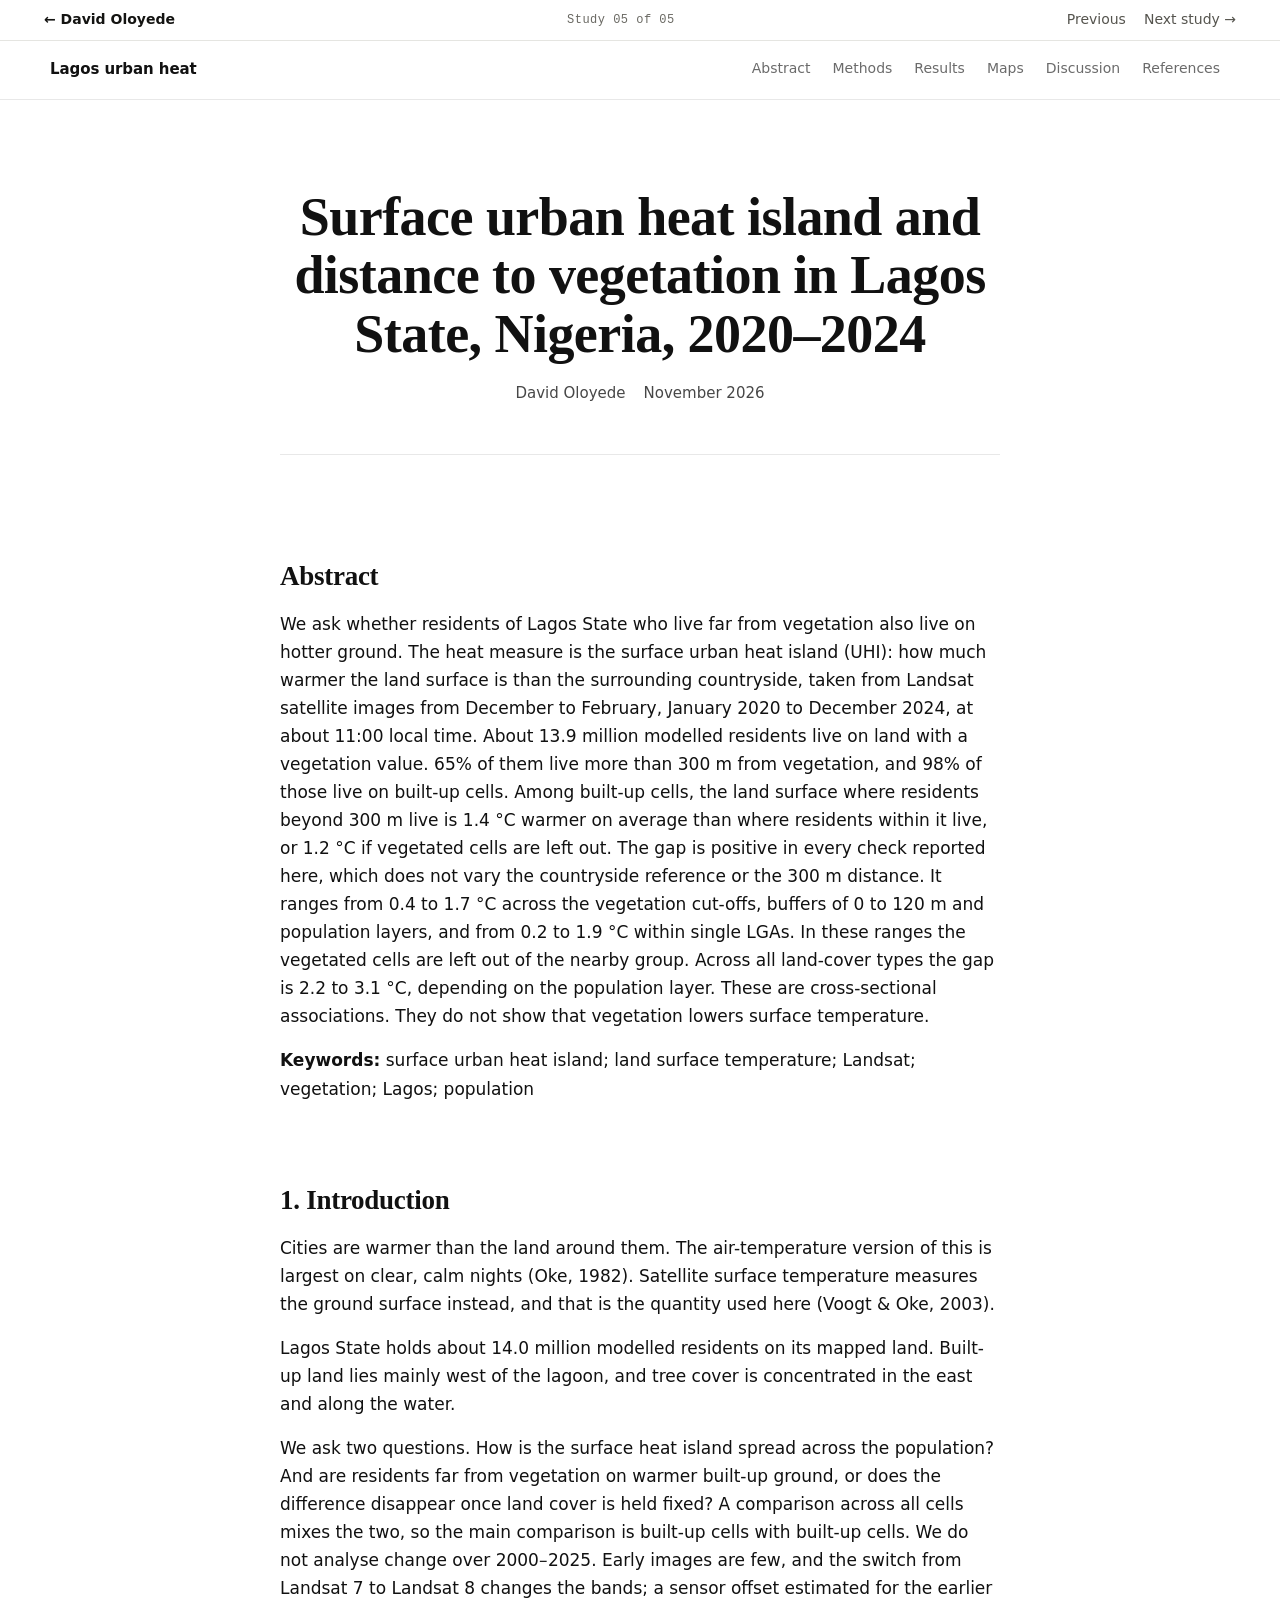
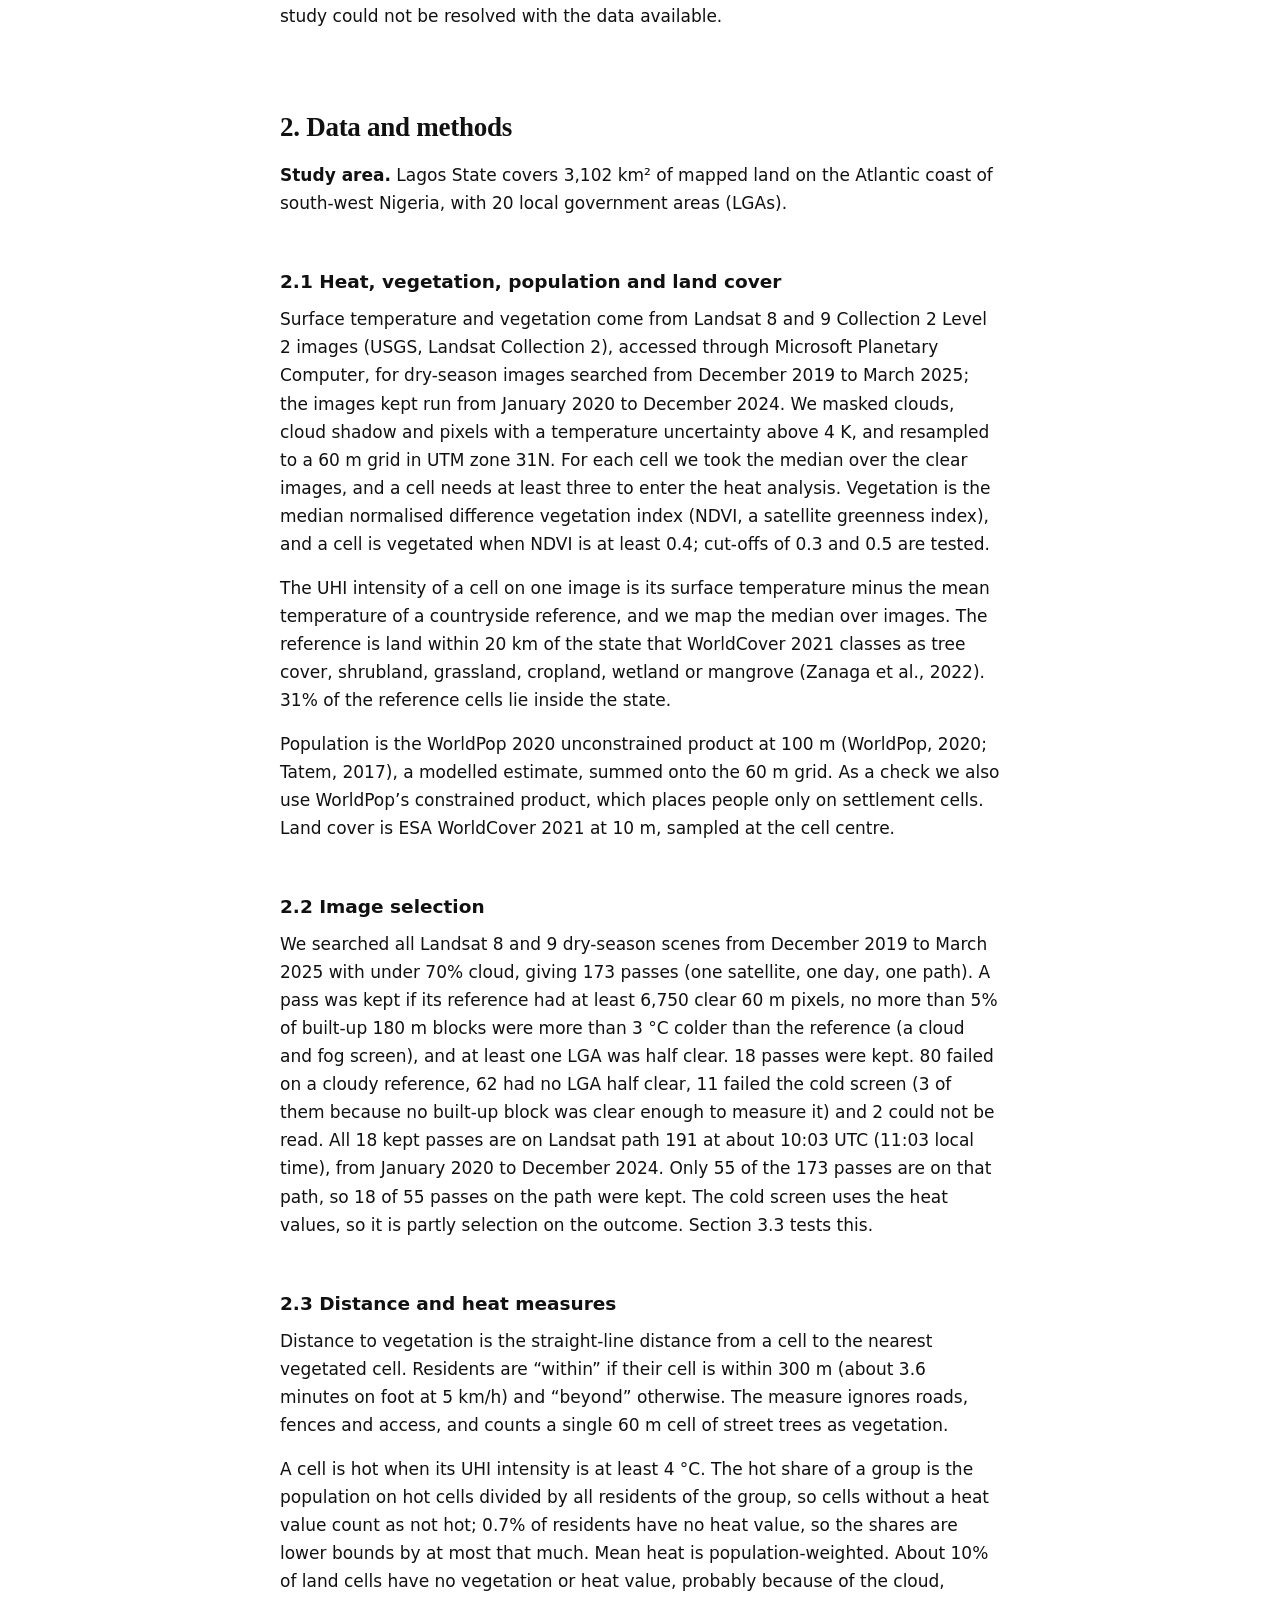
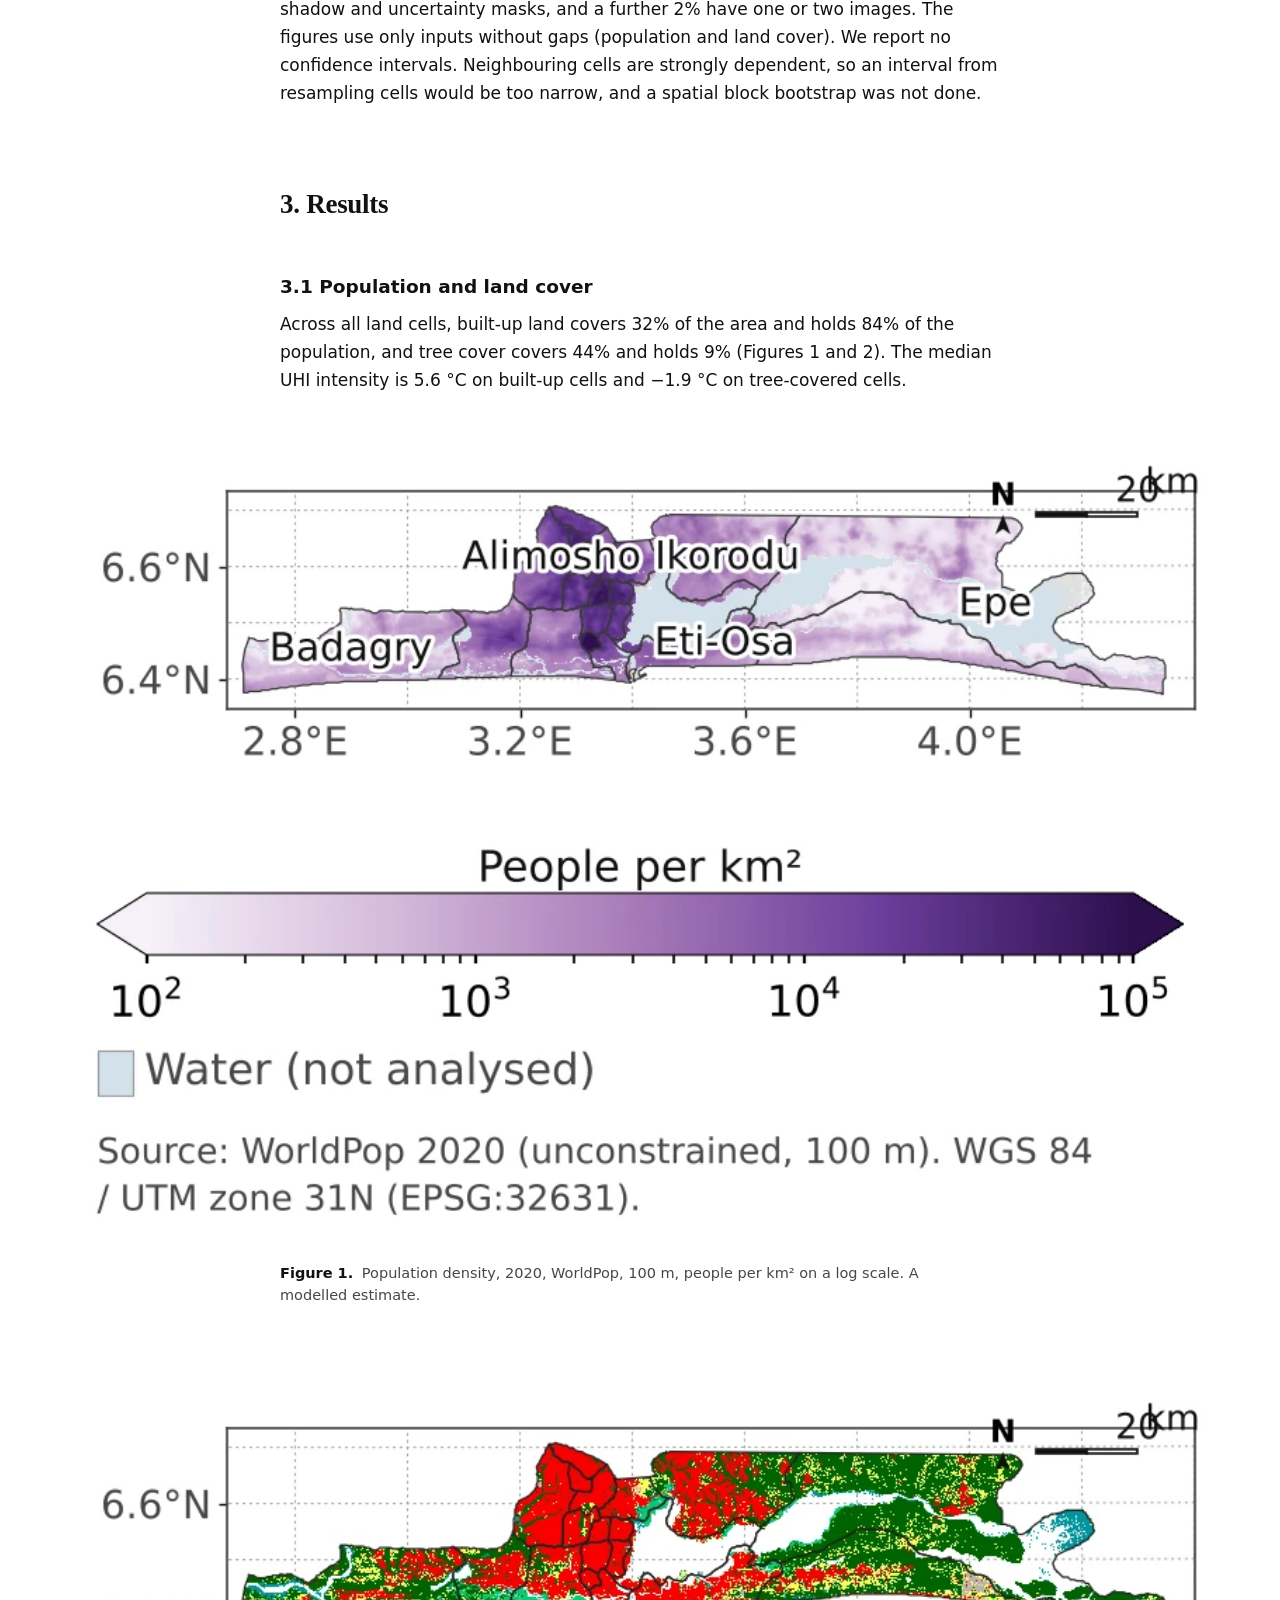
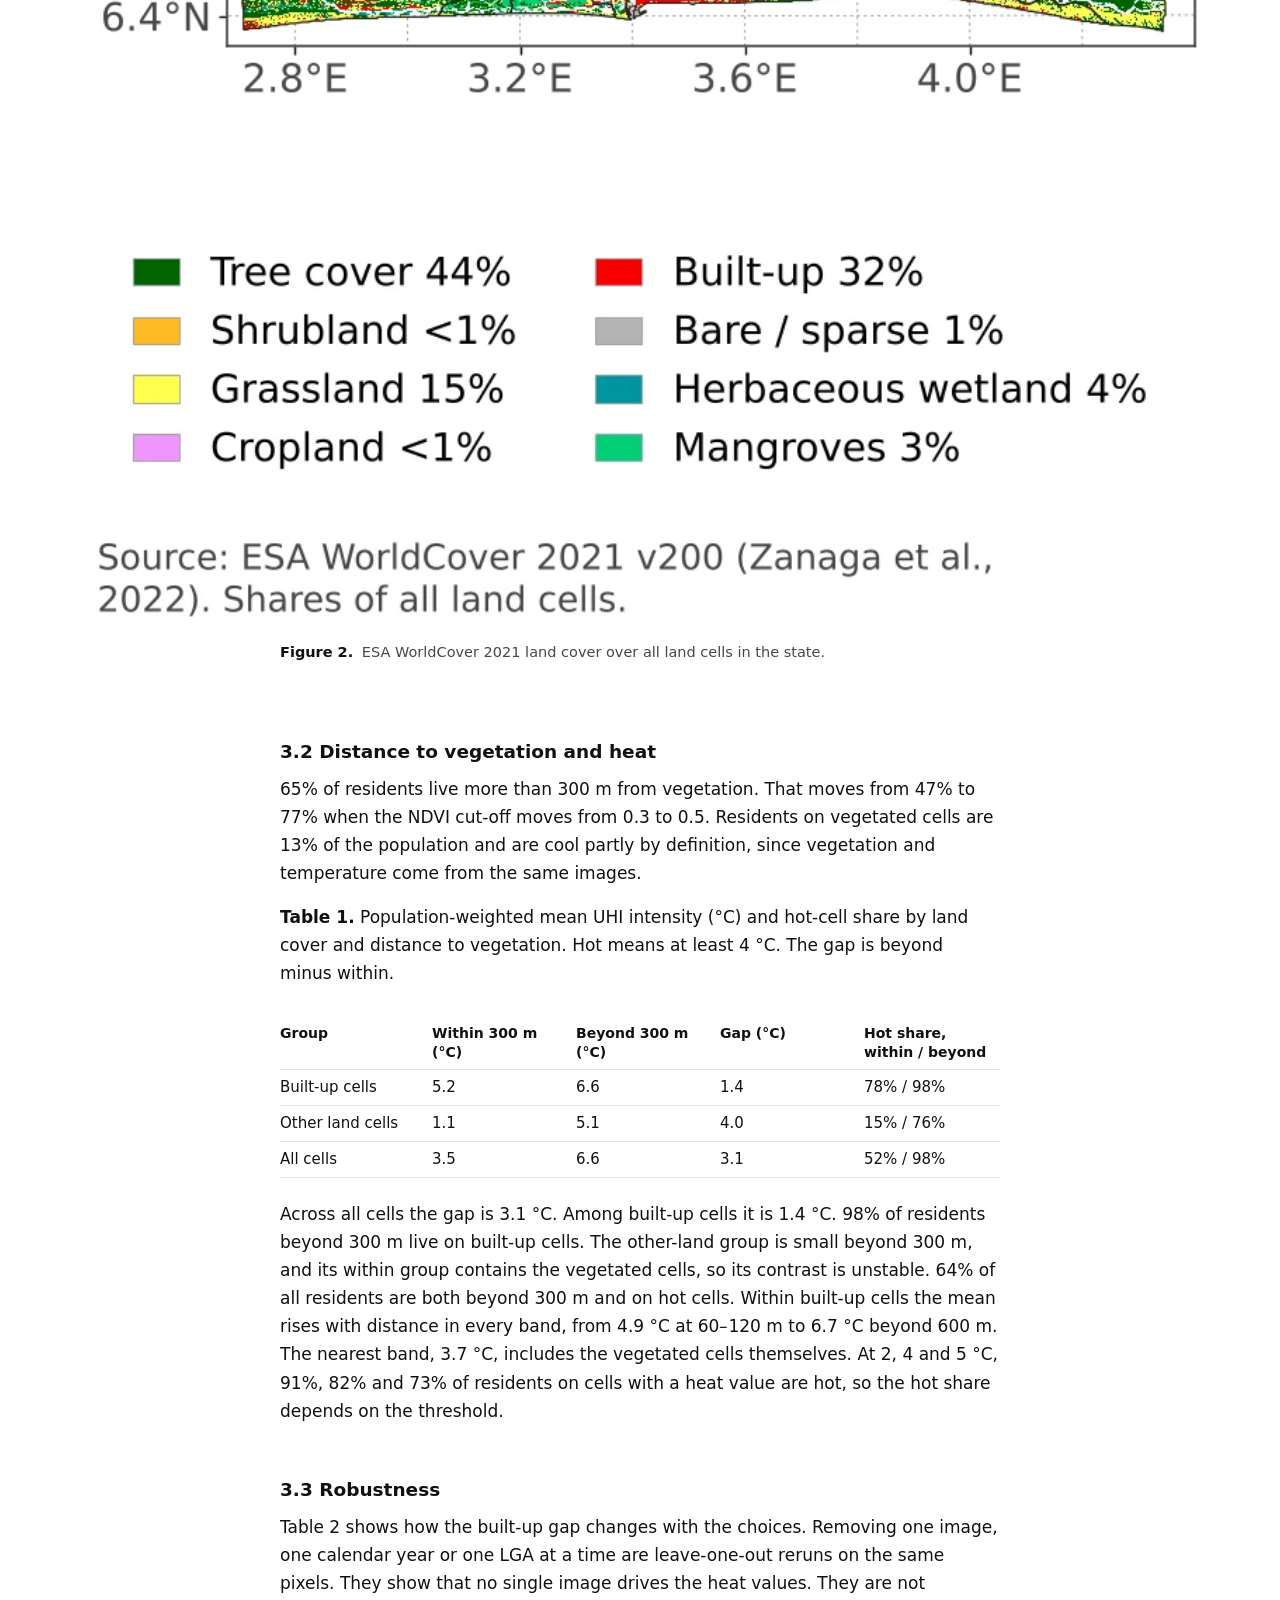
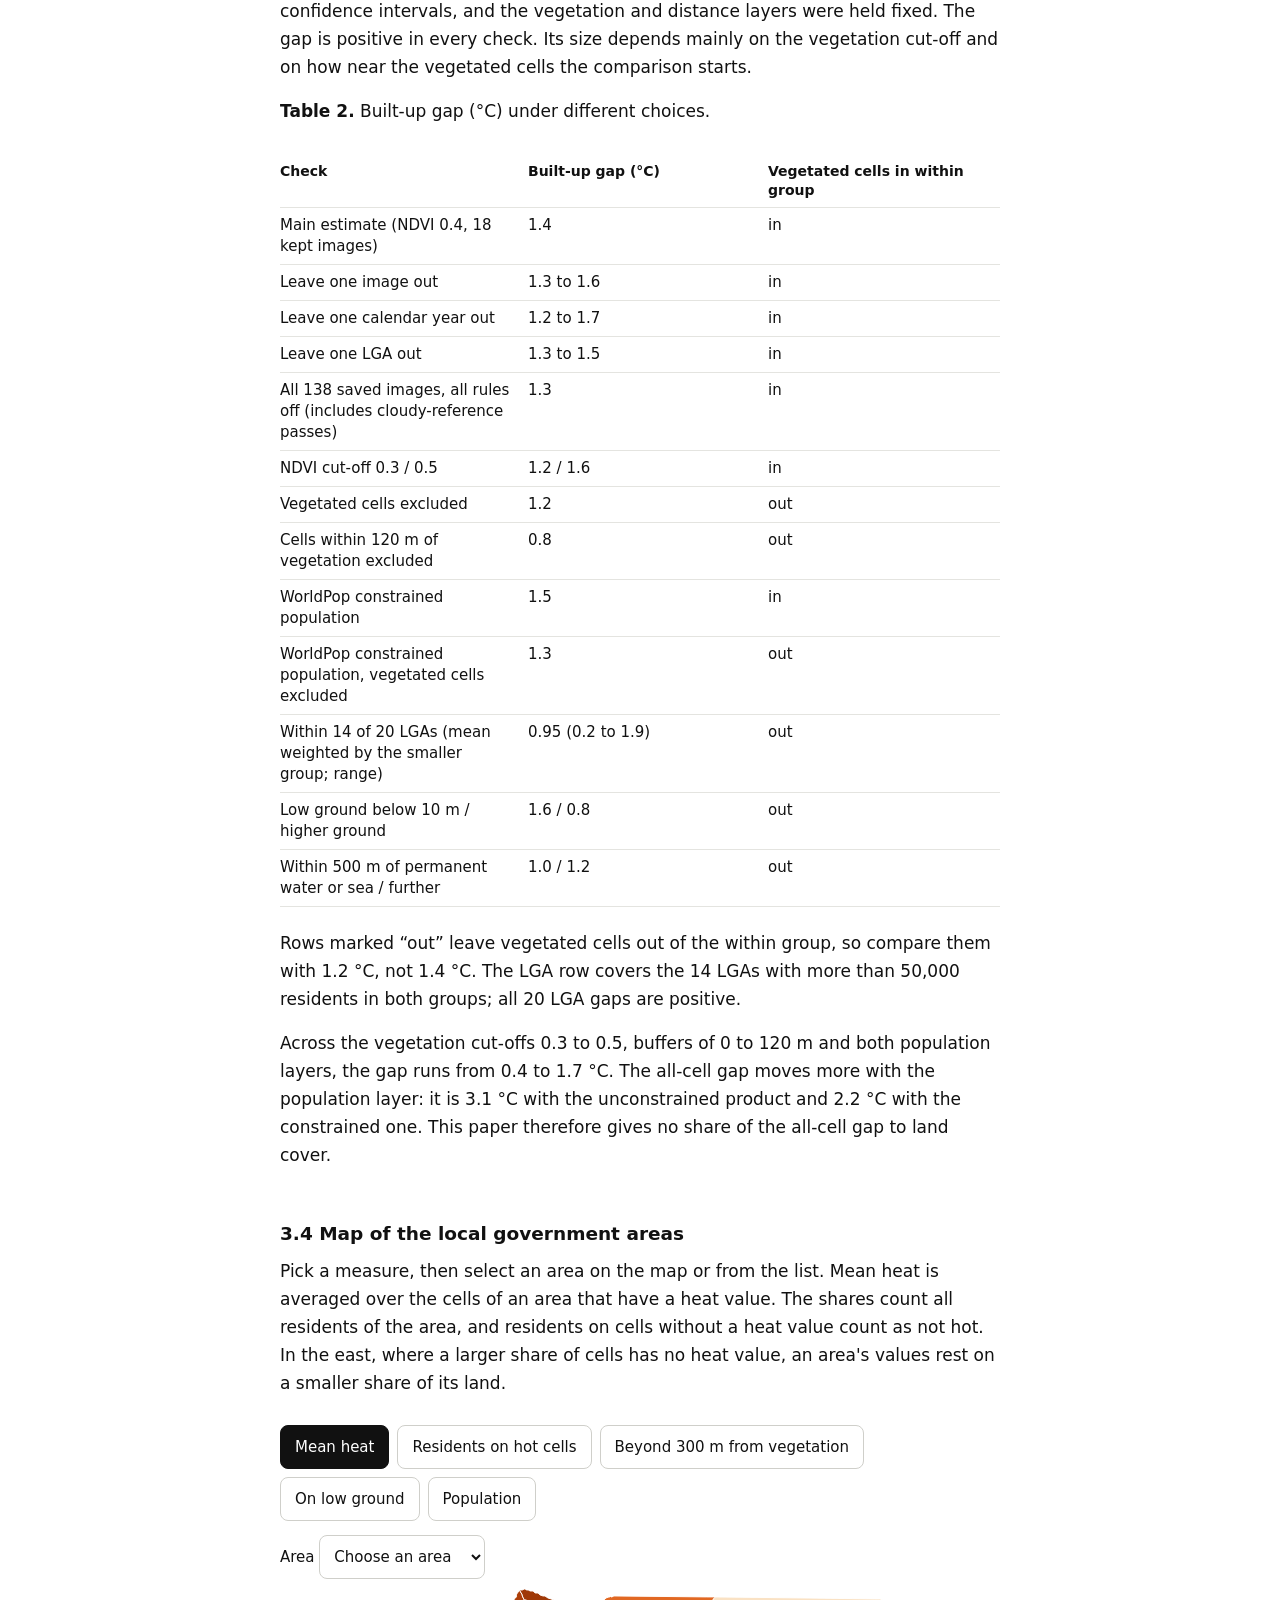
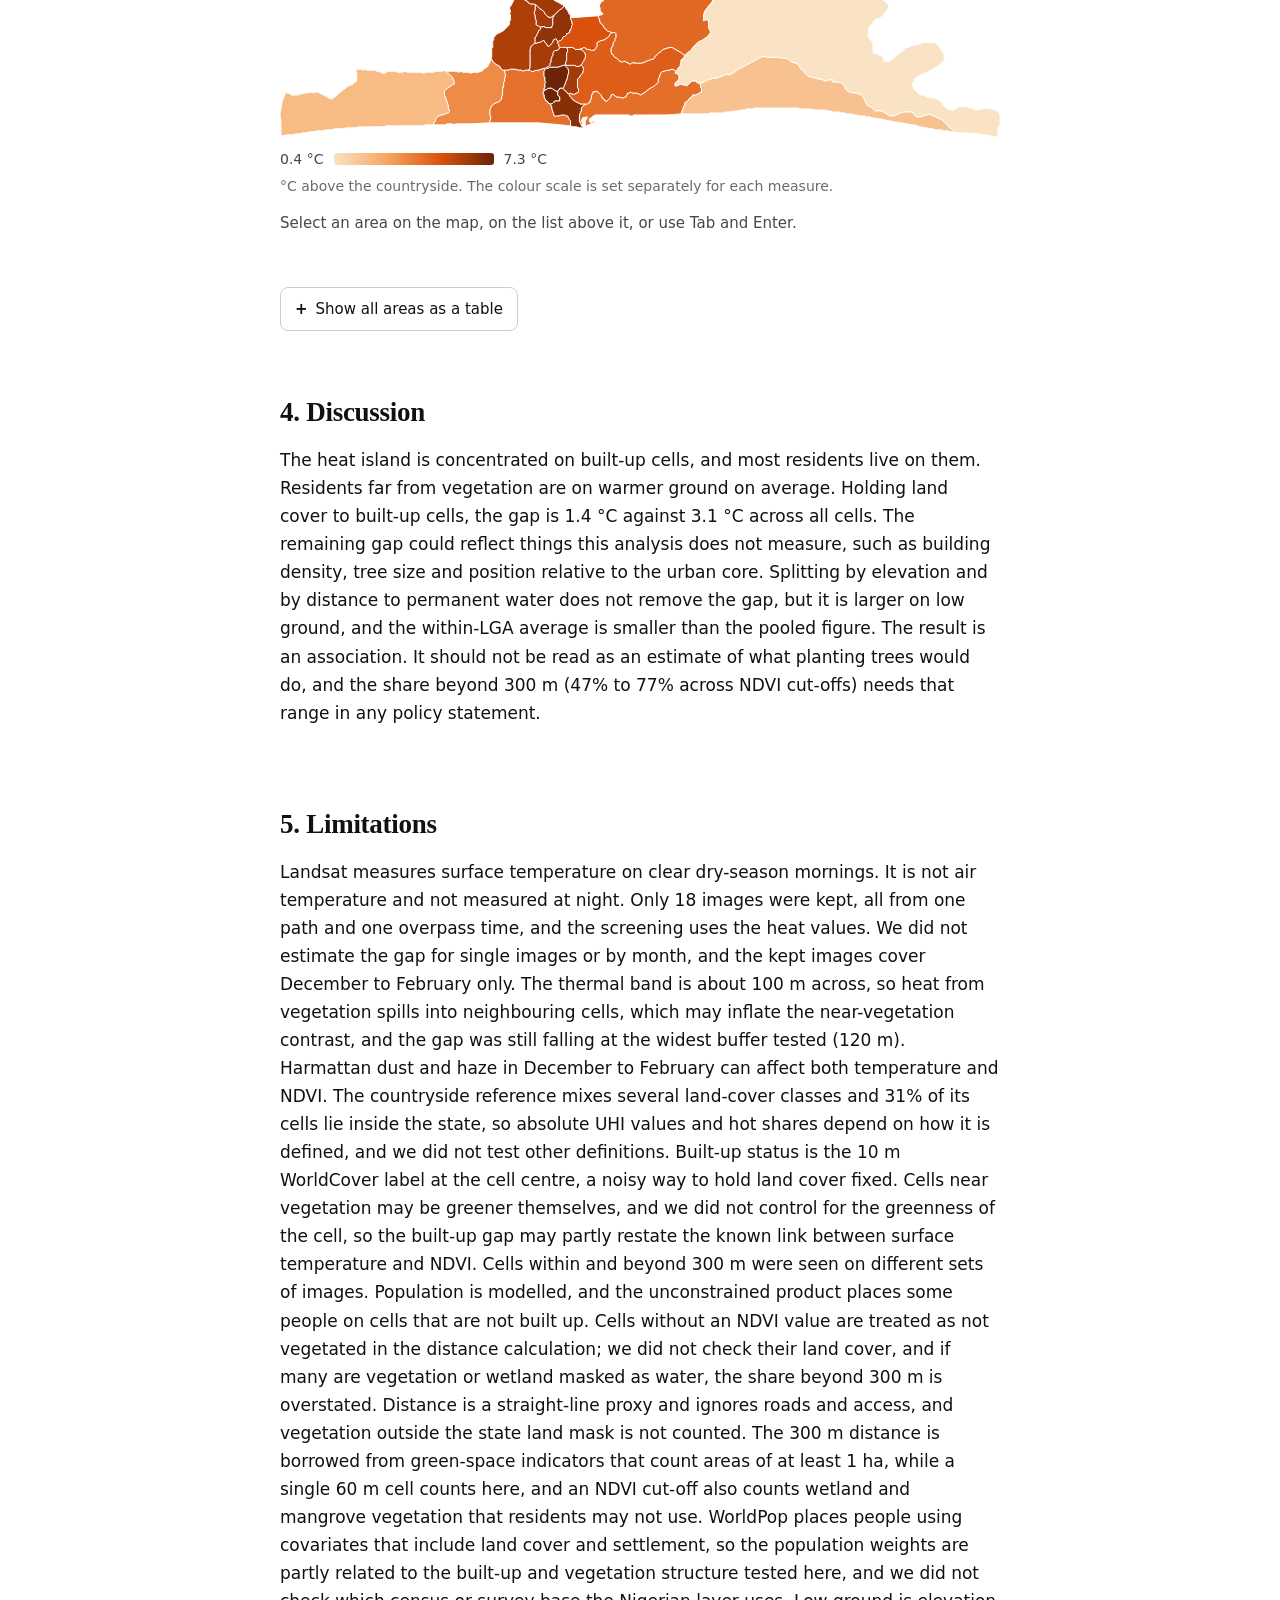
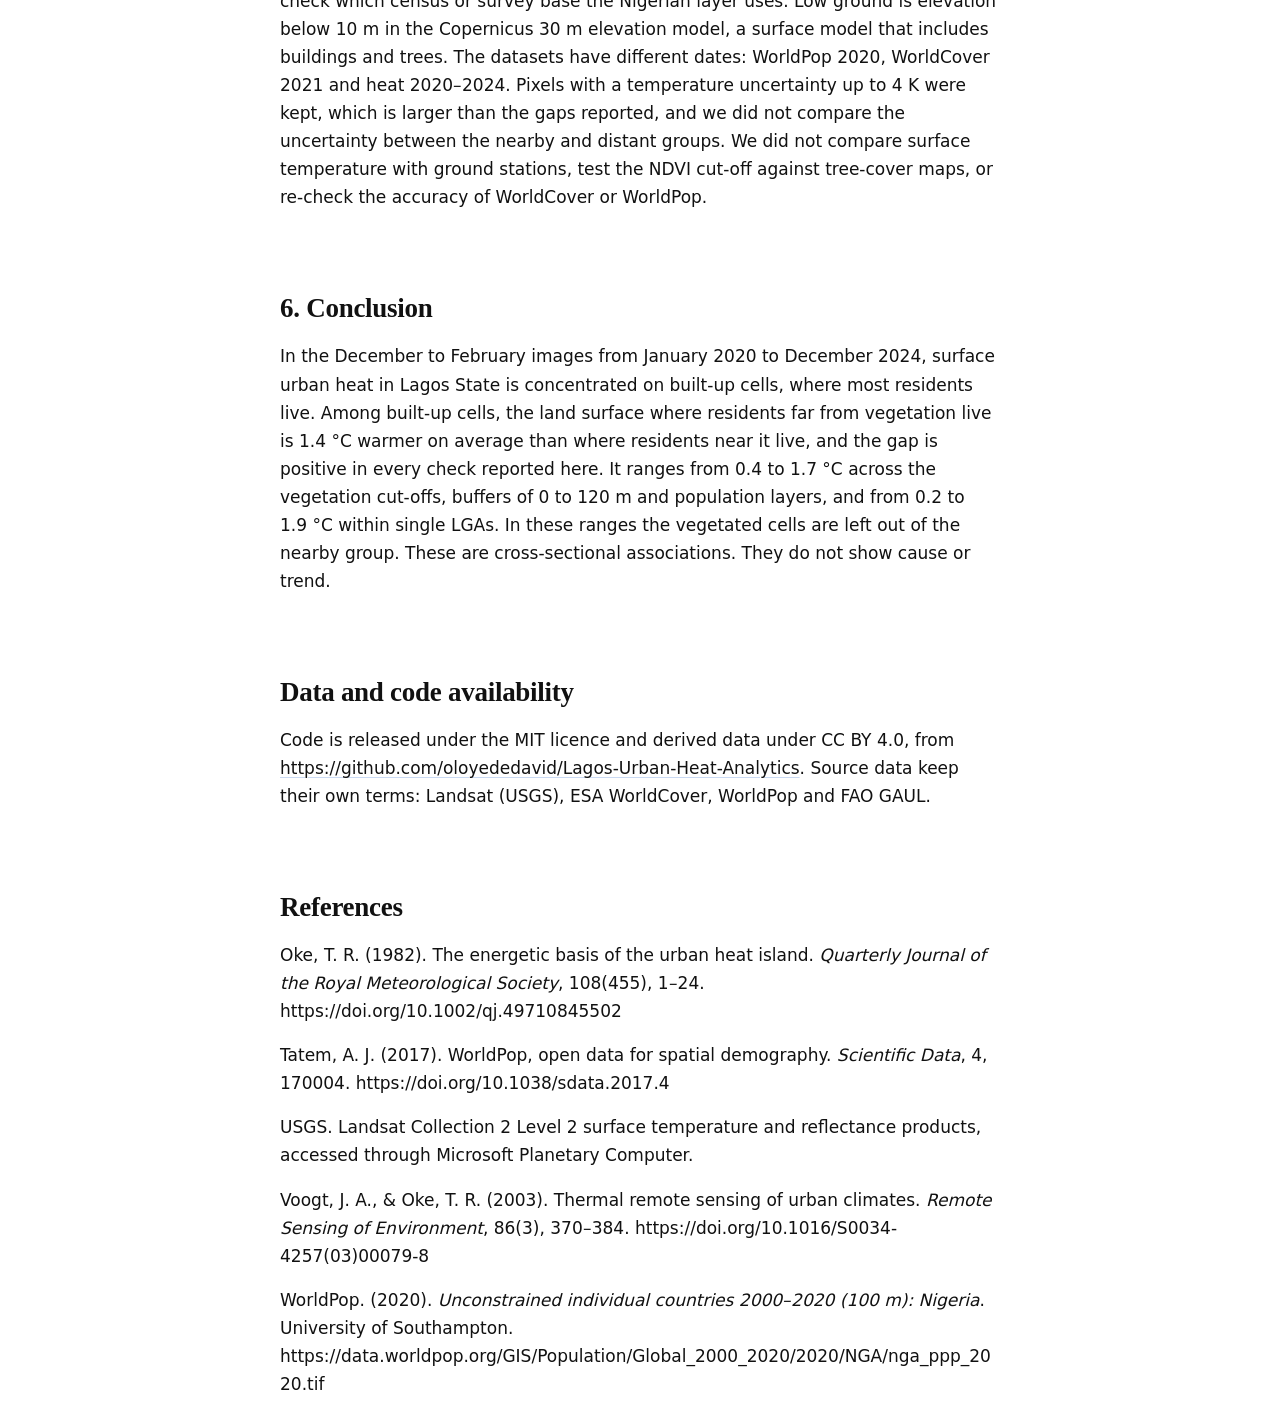
==== commit 7c8cf5d6: "Section 3.4 heading names the map, matching the Maps link" ====
--- a/docs/index.html
+++ b/docs/index.html
@@ -5,6 +5,7 @@
     <meta name="viewport" content="width=device-width, initial-scale=1.0">
     <meta name="color-scheme" content="only light">
     <title>Surface urban heat island and distance to vegetation in Lagos State, Nigeria, 2020–2024</title>
+<link rel="canonical" href="https://oloyededavid.github.io/Lagos-Urban-Heat-Analytics/">
 <meta property="og:type" content="article">
 <meta property="og:title" content="Surface urban heat island and distance to vegetation in Lagos State, Nigeria, 2020–2024">
 <meta property="og:description" content="Urban heat island in Lagos State, 2020–2024: surface heat, population and distance to vegetation.">
@@ -358,7 +359,7 @@
 gap moves more with the population layer: it is 3.1 °C with the
 unconstrained product and 2.2 °C with the constrained one. This paper
 therefore gives no share of the all-cell gap to land cover.</p>
-<h3 id="explore">3.4 Explore the local government areas</h3>
+<h3 id="explore">3.4 Map of the local government areas</h3>
 <p>Pick a measure, then select an area on the map or from the list. Mean heat is averaged over the cells of an area that have a heat value. The shares count all residents of the area, and residents on cells without a heat value count as not hot. In the east, where a larger share of cells has no heat value, an area's values rest on a smaller share of its land.</p>
 <div id="xp-buttons" class="xp-buttons" role="group" aria-label="Measure"></div>
 <p class="xp-pick"><label for="xp-select">Area</label> <select id="xp-select"></select></p>
@@ -472,7 +473,8 @@
 </main>
 
 <footer>
-    <p>Code (MIT) and derived data (CC BY 4.0): <a href="https://github.com/oloyededavid/Lagos-Urban-Heat-Analytics">github.com/oloyededavid/Lagos-Urban-Heat-Analytics</a>.</p>
+    <p>David Oloyede · <a href="https://github.com/oloyededavid">github.com/oloyededavid</a> · Last updated November 2026</p>
+    <p>Code (MIT) and derived data (CC BY 4.0): <a href="https://github.com/oloyededavid/Lagos-Urban-Heat-Analytics">github.com/oloyededavid/Lagos-Urban-Heat-Analytics</a>. Source data keep their own licences.</p>
 </footer>
 <script src="assets/explore.js"></script>
 <script src="assets/feedback.js"></script>
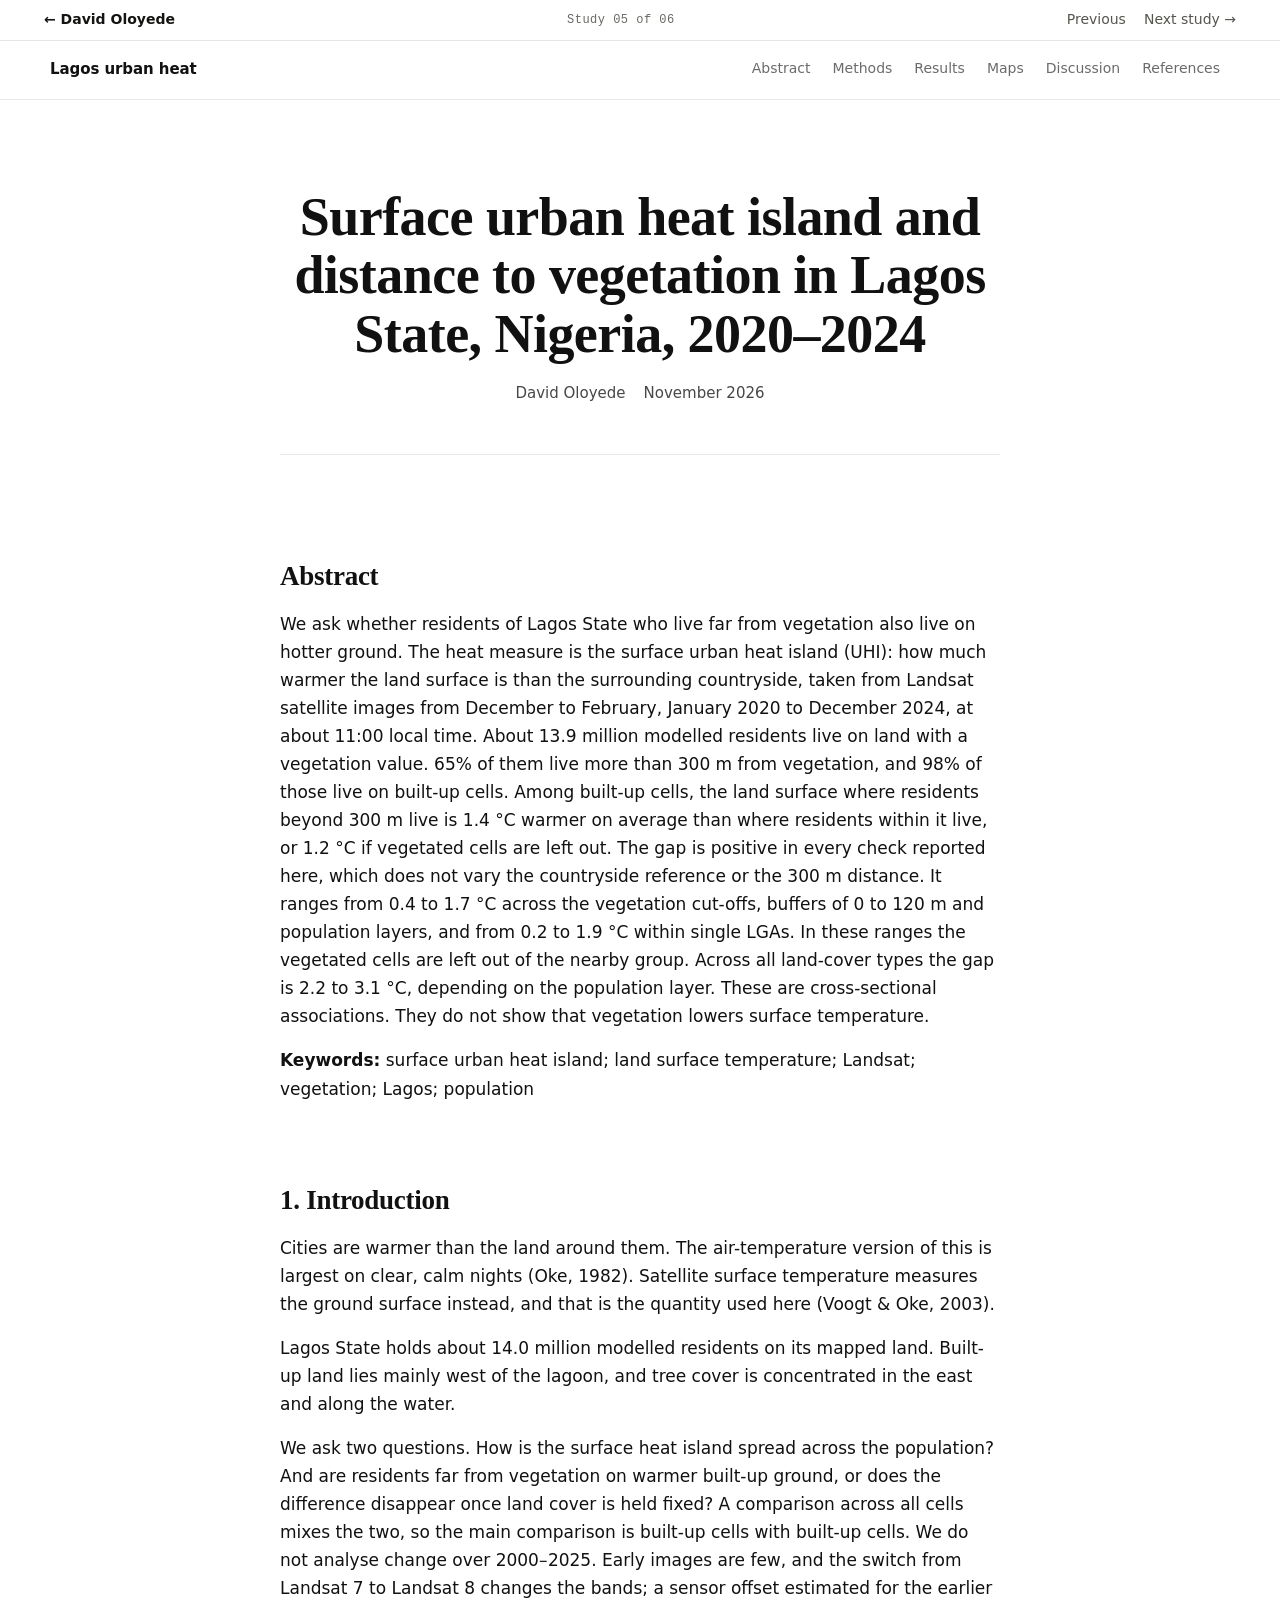
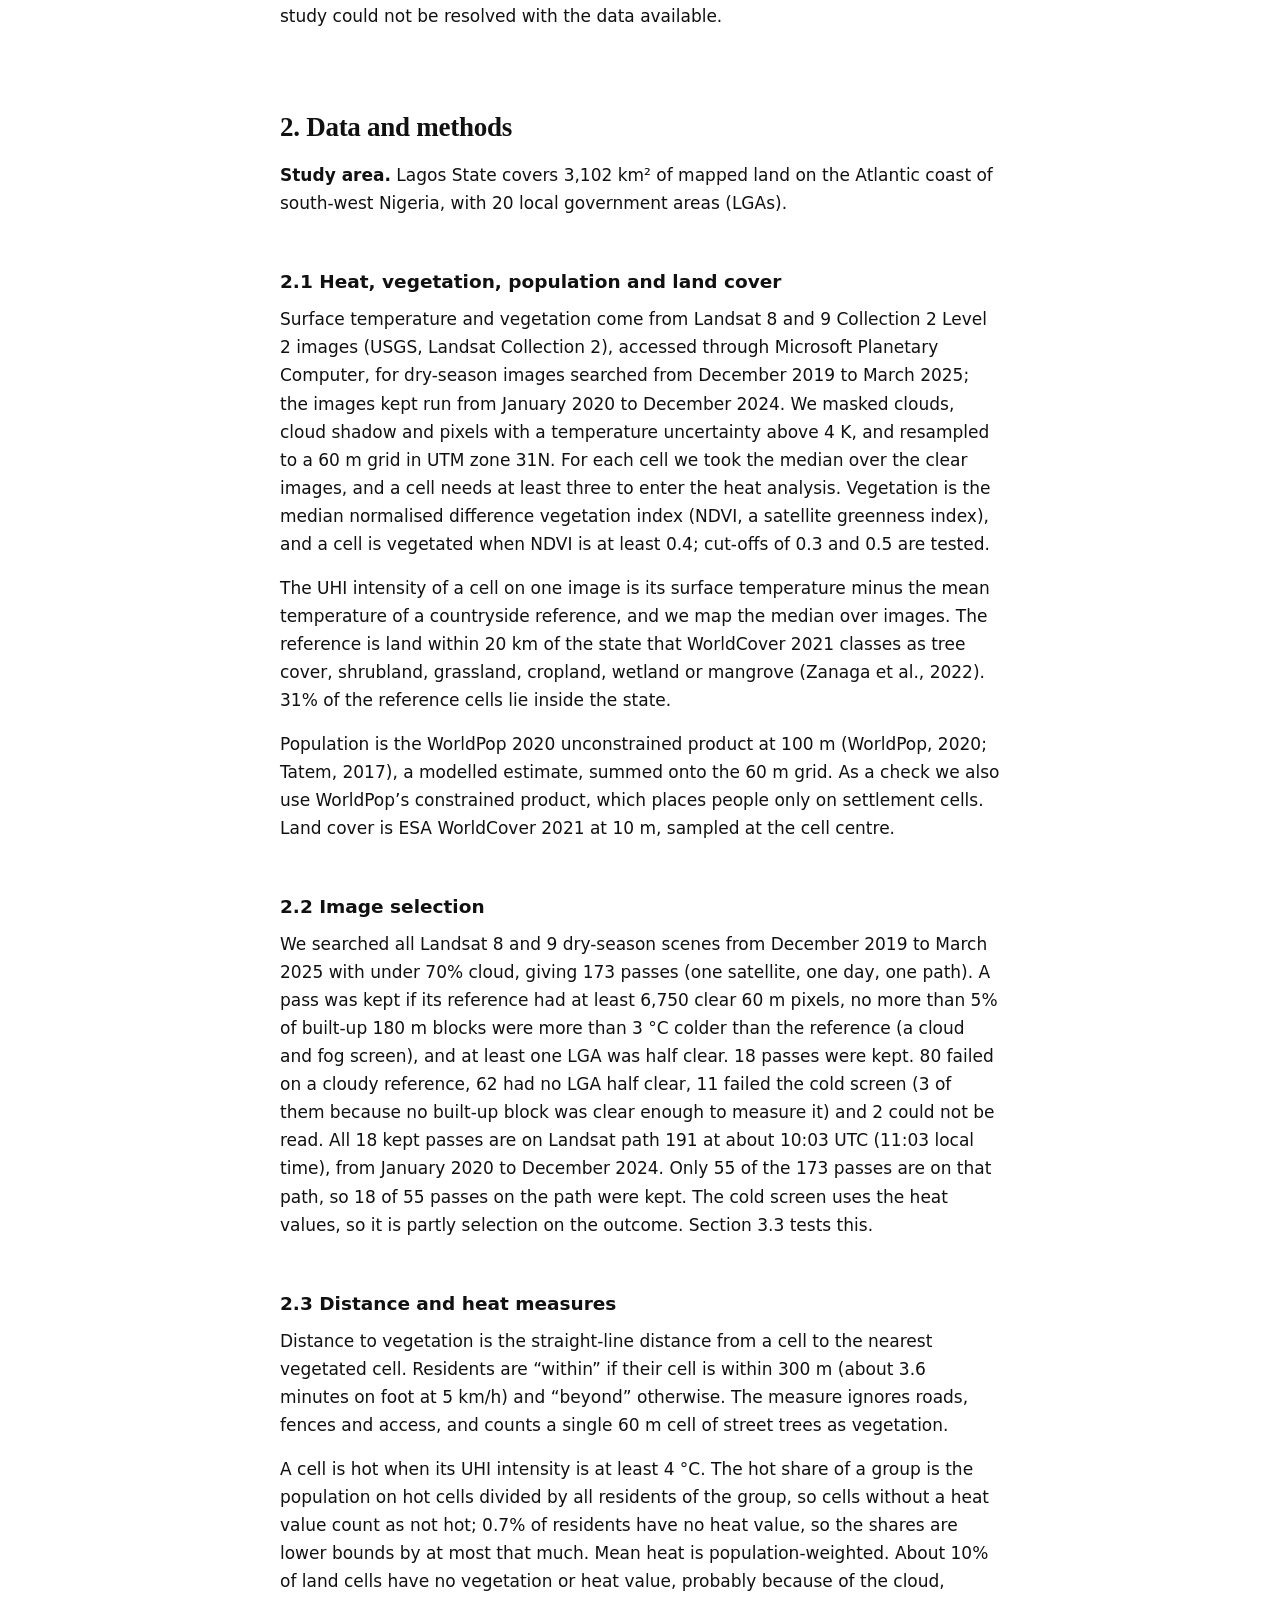
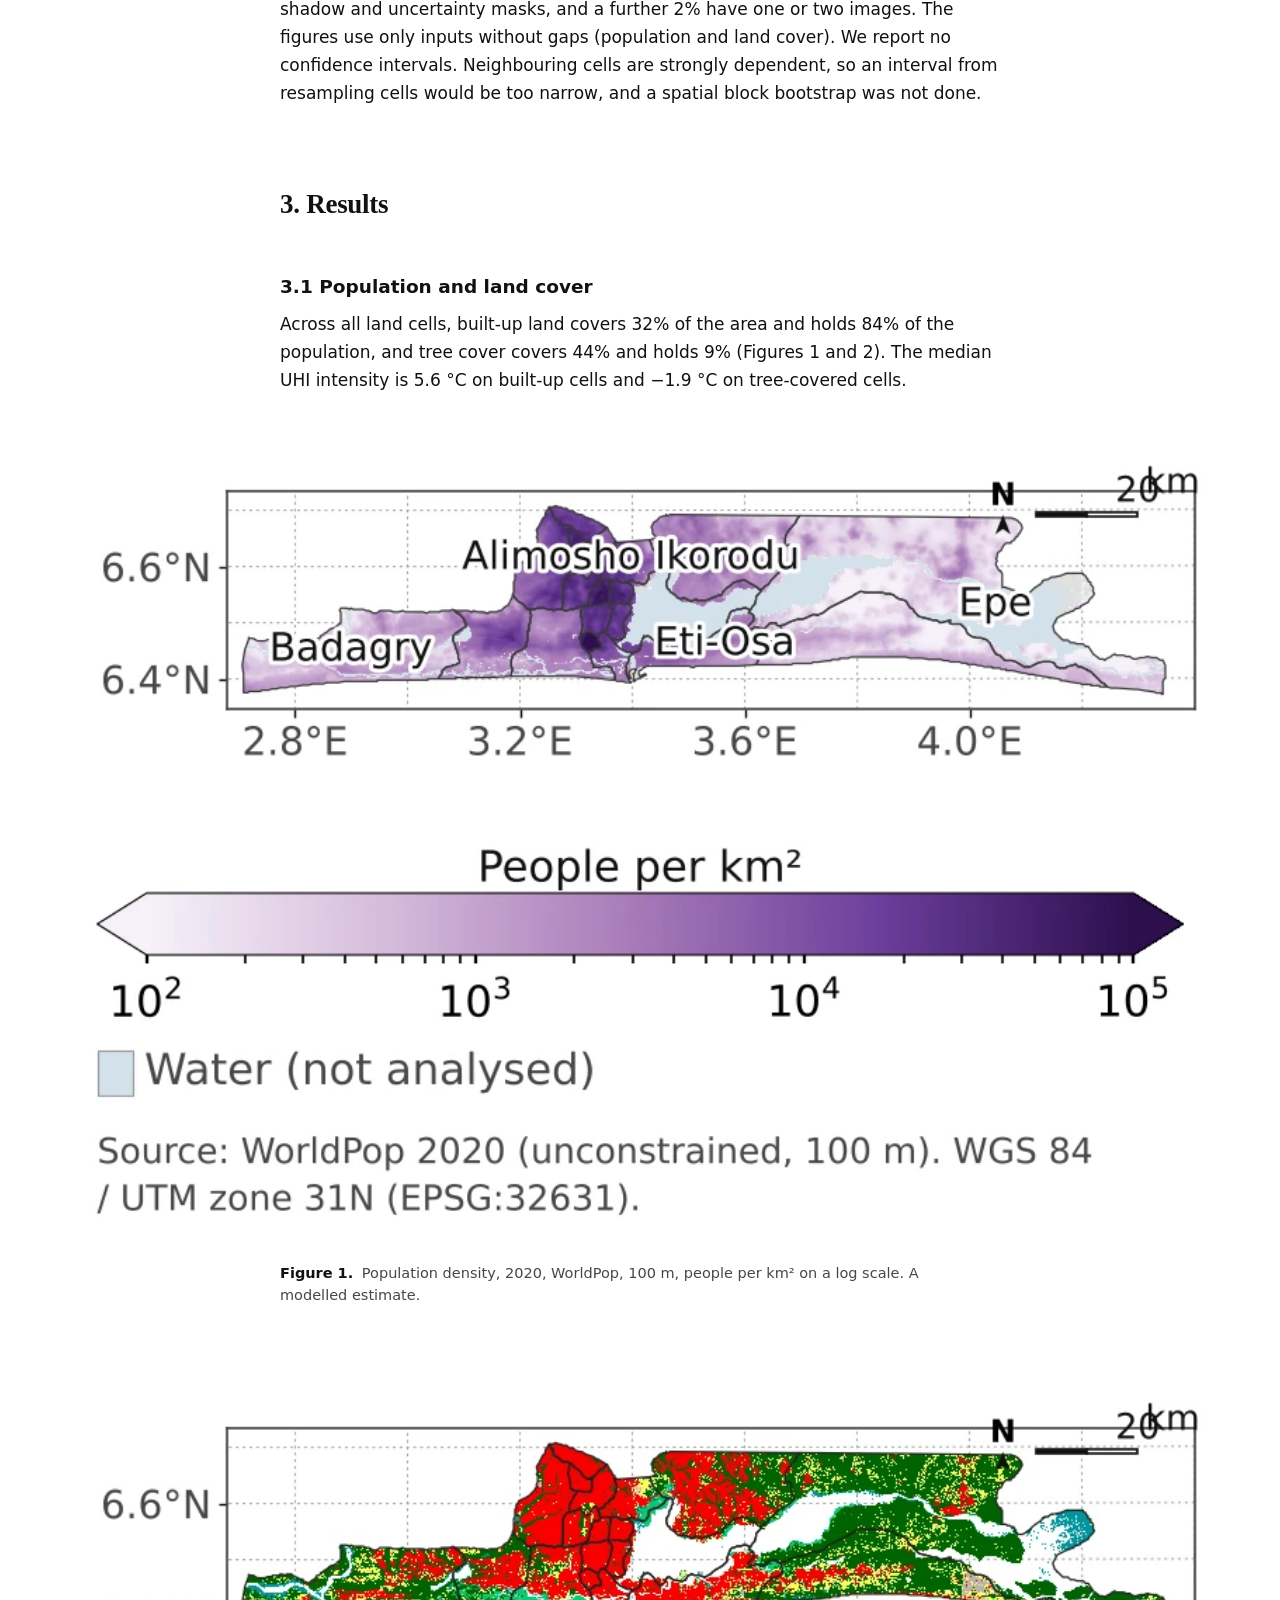
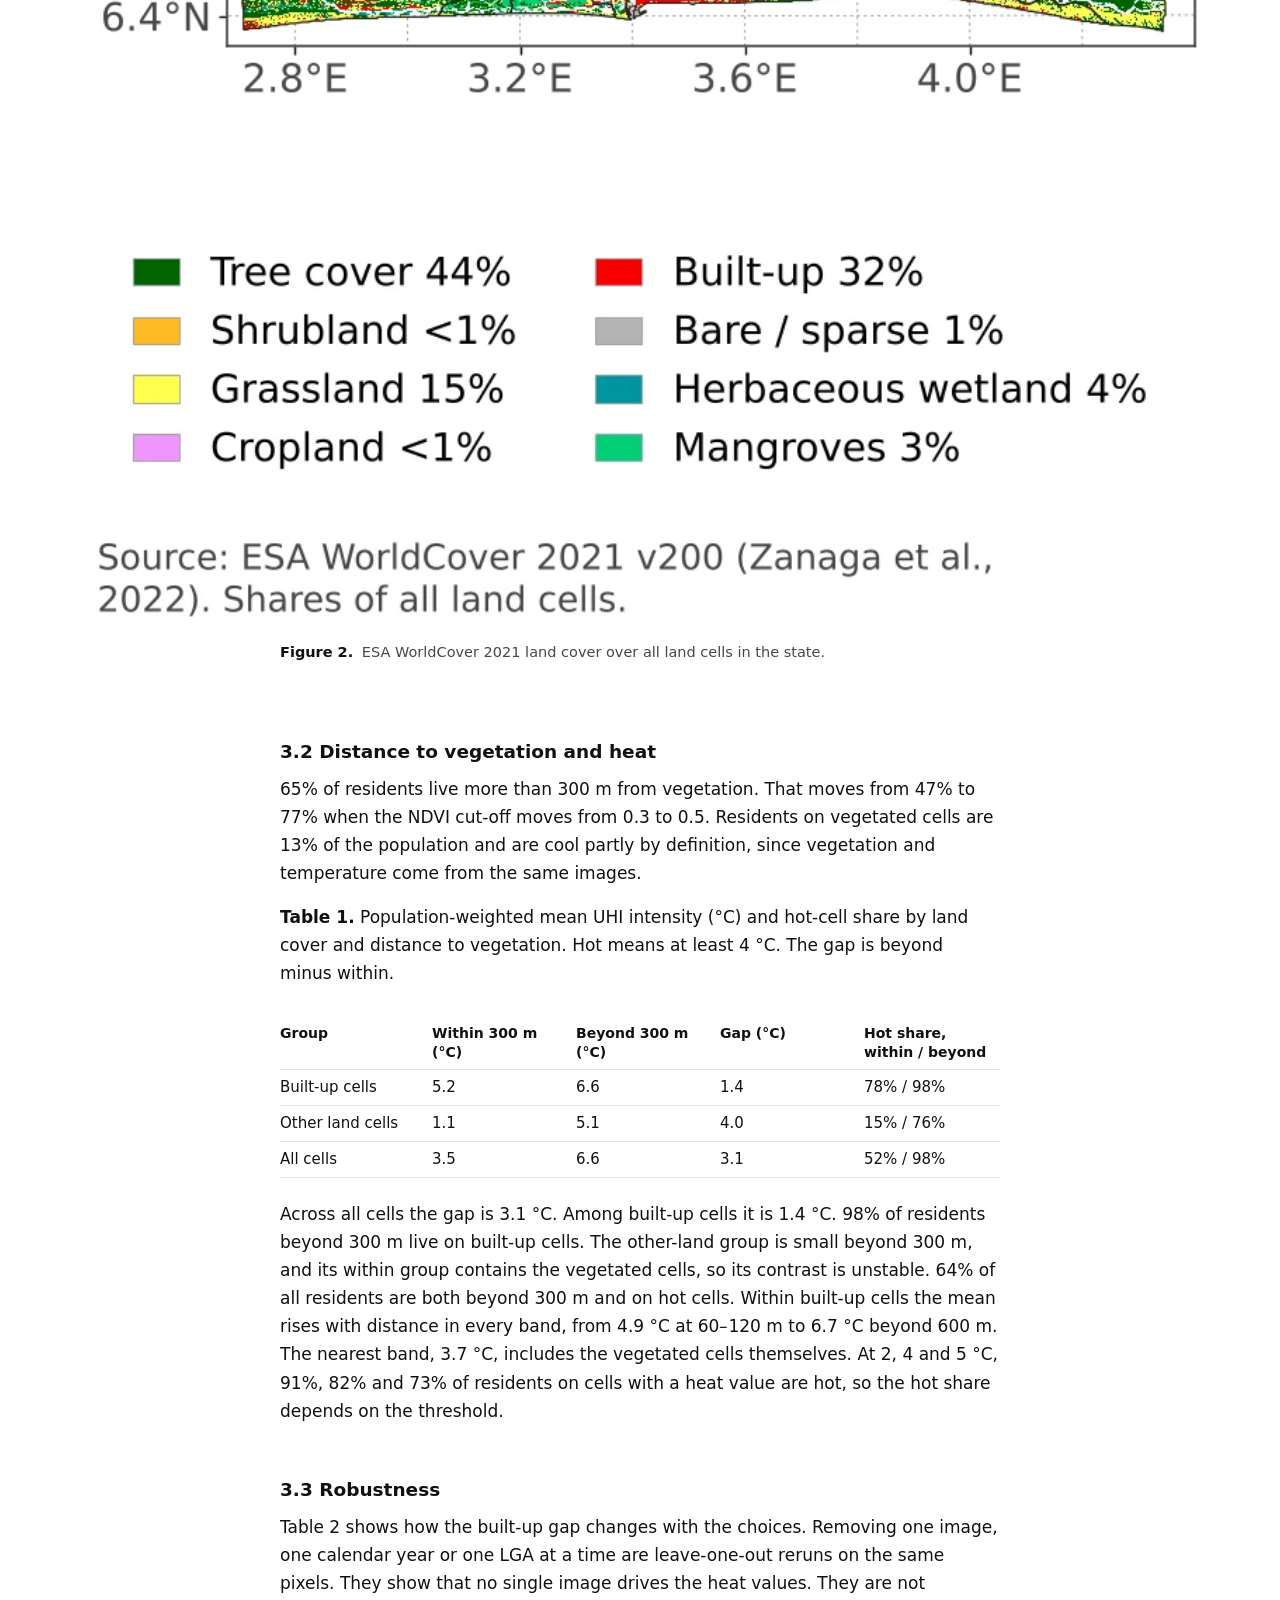
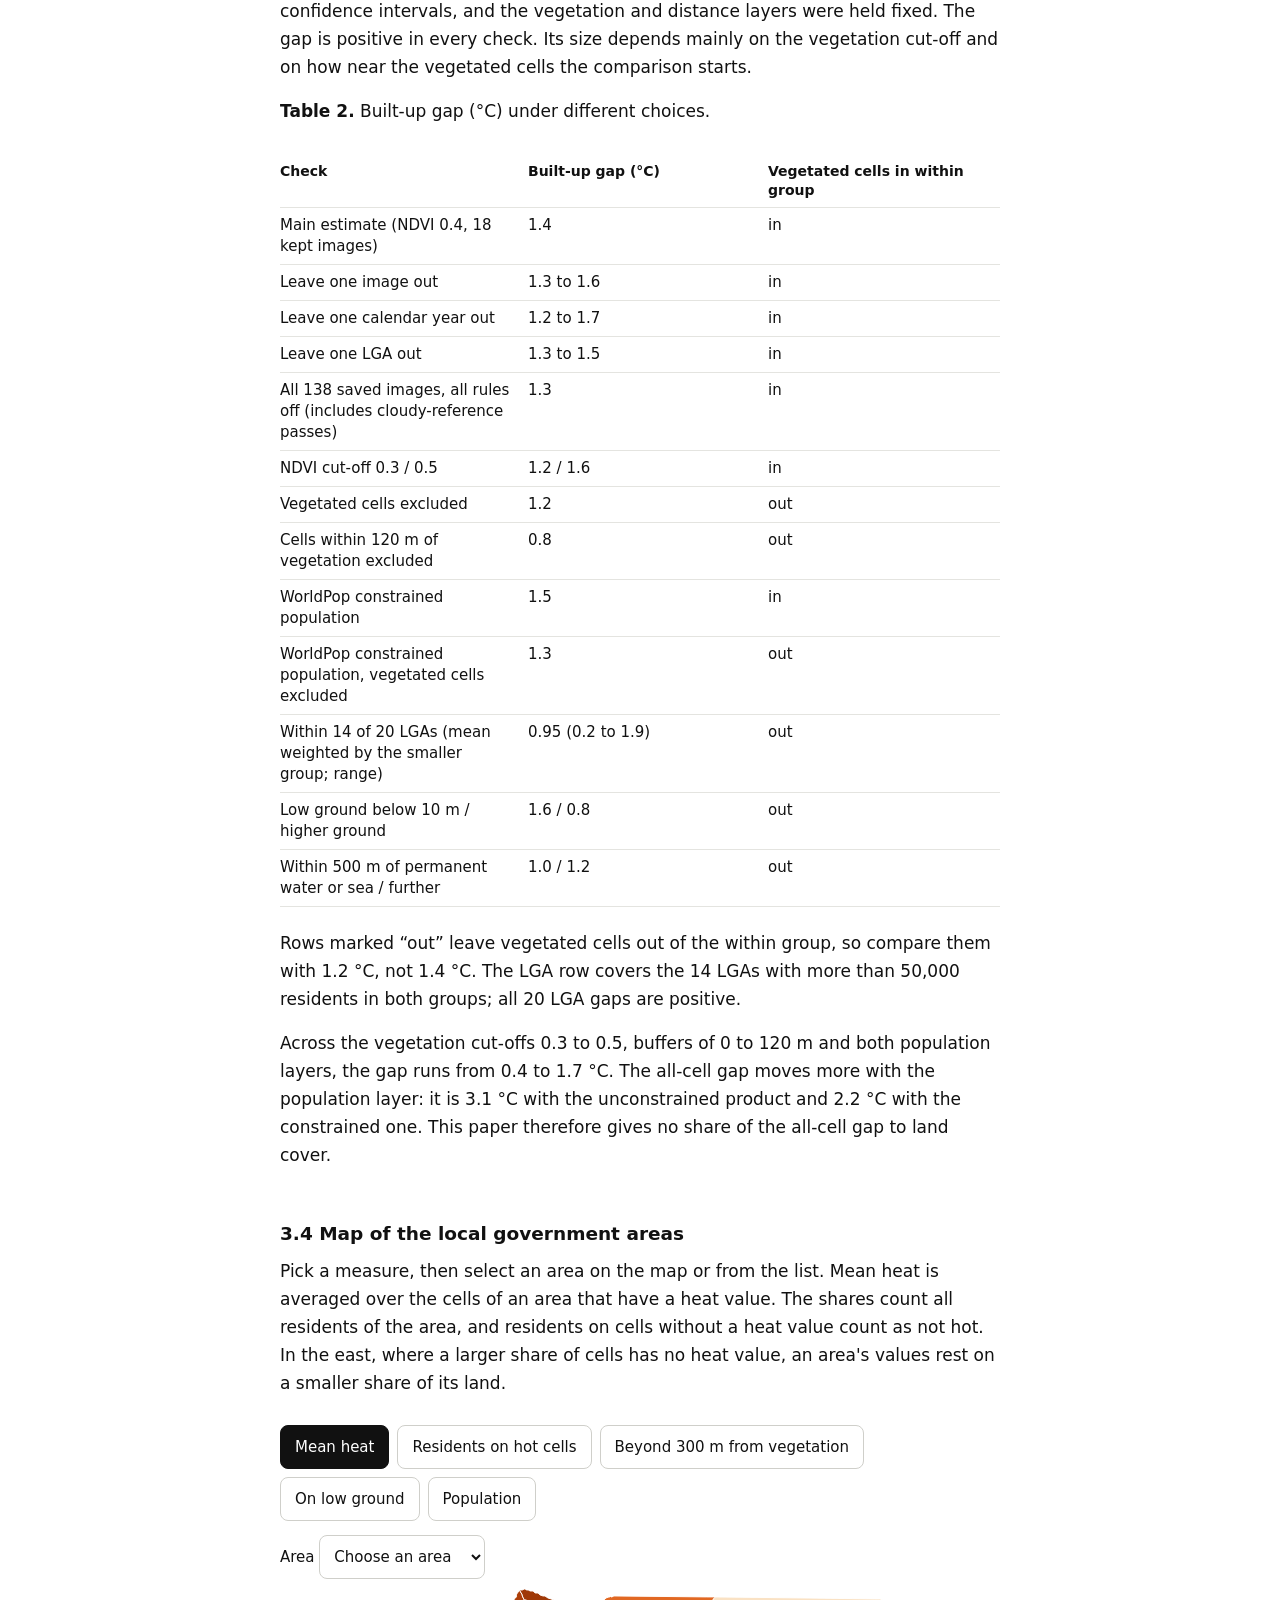
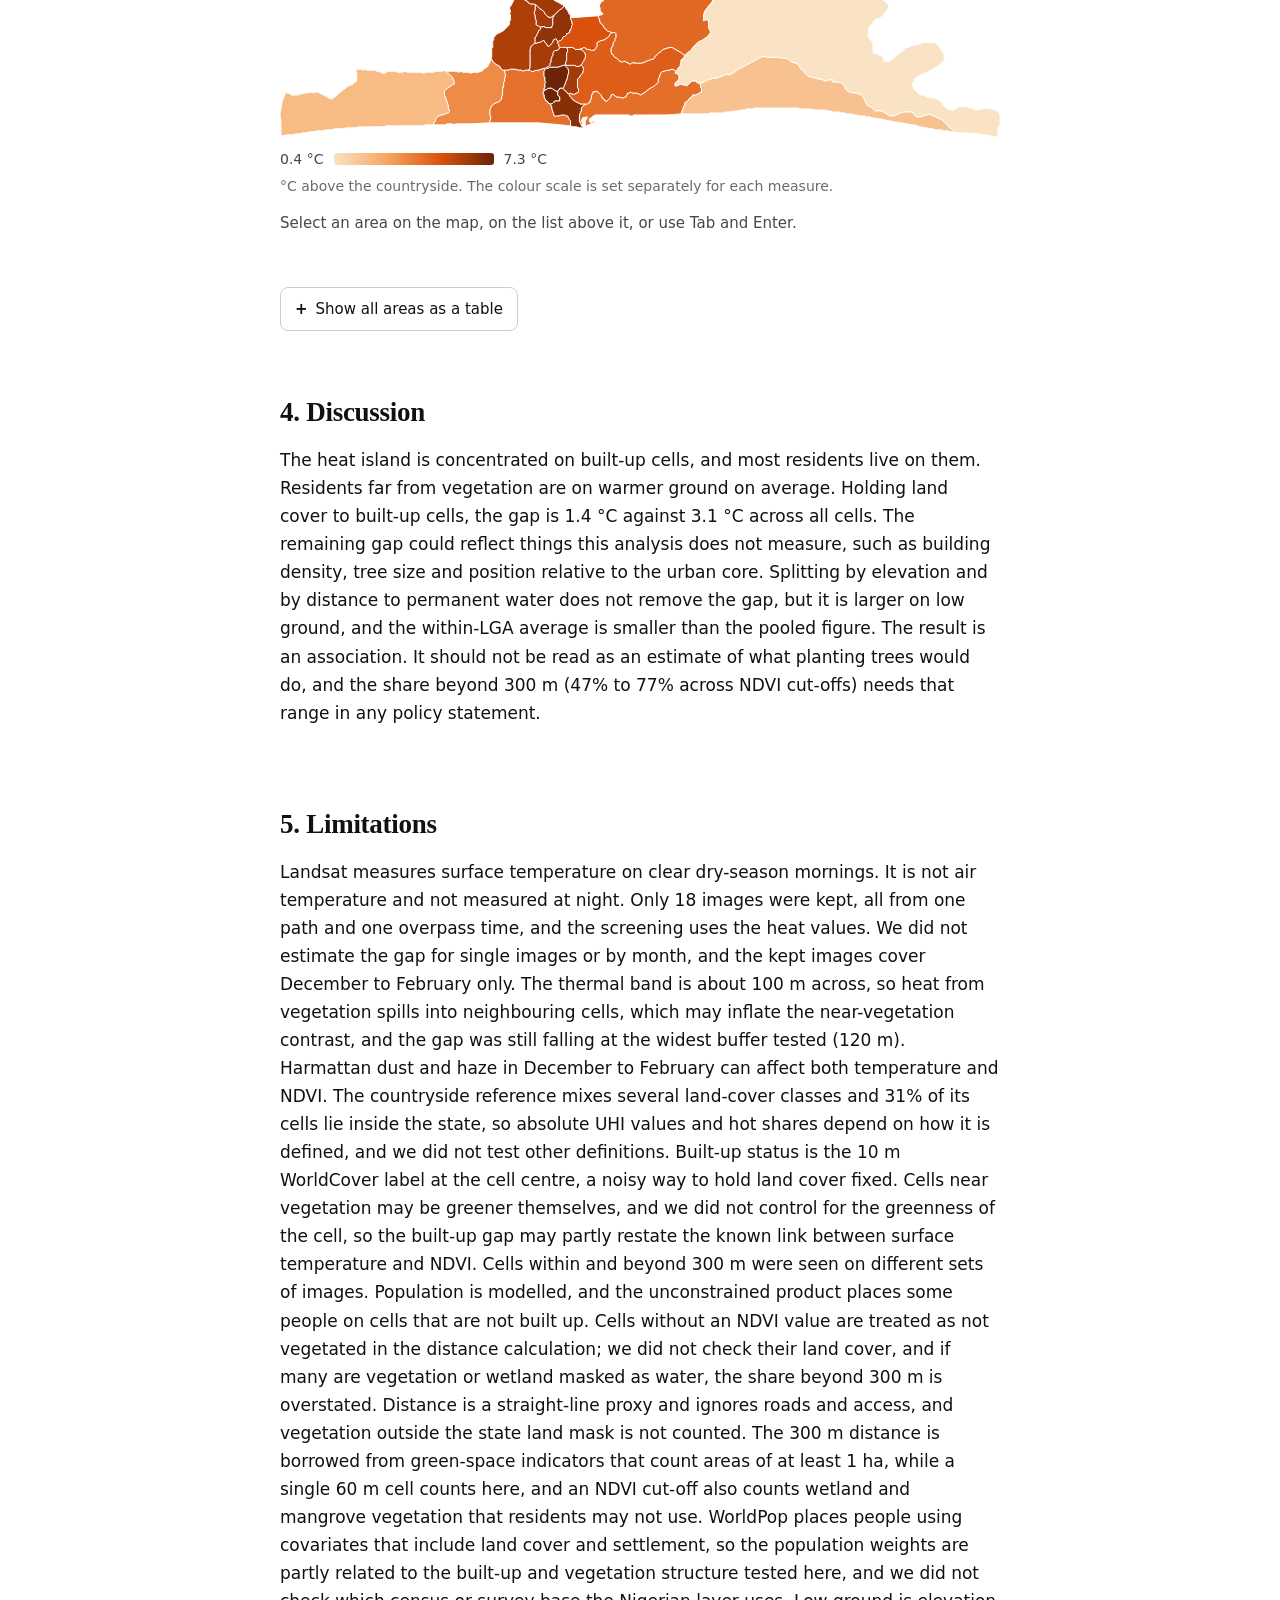
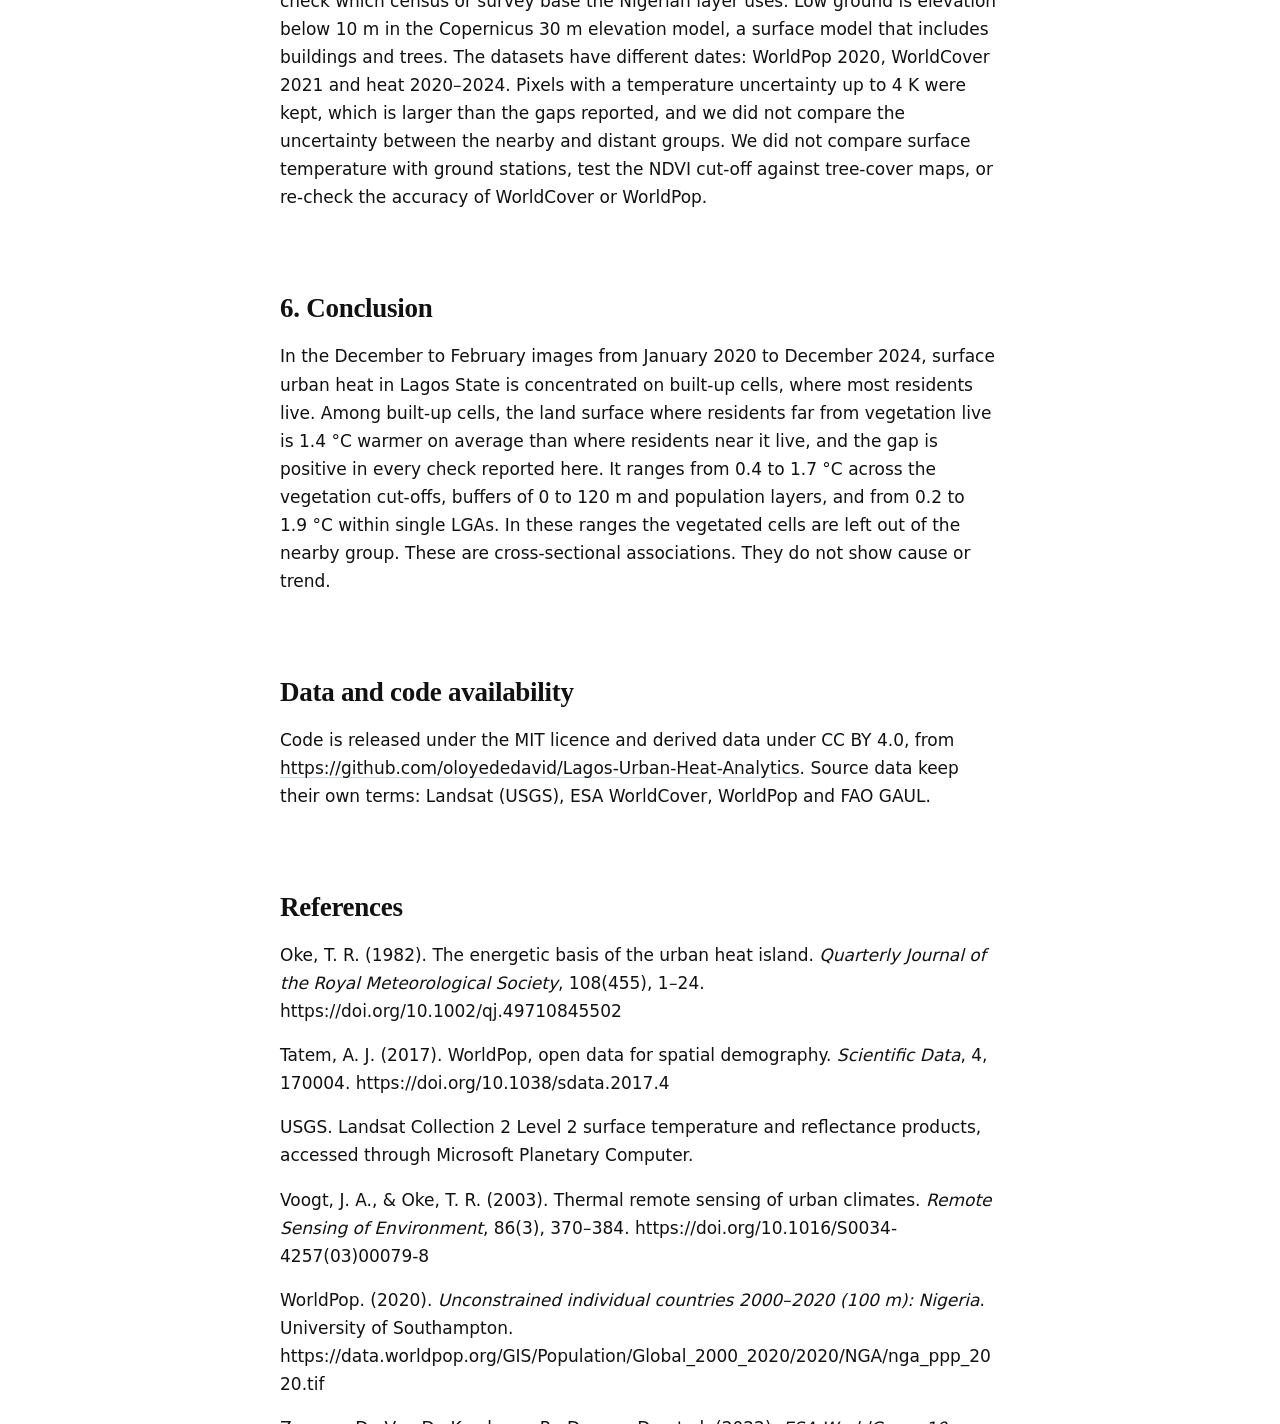
==== commit 3e9879d3: "Study bar: six studies, Lekki–Epe groundwater added after Lagos" ====
--- a/docs/index.html
+++ b/docs/index.html
@@ -47,7 +47,7 @@
 .sn-back:hover{color:#141412}
 @media (max-width:620px){.sn-media{width:72px;height:72px}.sn-t span{display:none}.sn-pos{display:none}}
 @media (prefers-reduced-motion:reduce){.sn-media img,.sn-arrow{transition:none}}
-</style><nav class="sn-bar" aria-label="Portfolio"><div class="sn-in"><a class="sn-home" href="https://oloyededavid.github.io/geospatial-rs-portfolio/">← David Oloyede</a><span class="sn-pos">Study 05 of 05</span><span class="sn-pn"><a href="https://oloyededavid.github.io/Groundwater-Storage-Gravimetry/" title="Water storage in the Lake Chad basin from GRACE and GRACE-FO, 2002–2026">Previous</a><a href="https://oloyededavid.github.io/Observational-Hydrology-Extremes/" title="Hydrological extremes where the gauges are missing: floods, droughts and design rainfall in Nigeria, 1950–2070">Next study →</a></span></div></nav><!-- study-bar:end -->
+</style><nav class="sn-bar" aria-label="Portfolio"><div class="sn-in"><a class="sn-home" href="https://oloyededavid.github.io/geospatial-rs-portfolio/">← David Oloyede</a><span class="sn-pos">Study 05 of 06</span><span class="sn-pn"><a href="https://oloyededavid.github.io/Groundwater-Storage-Gravimetry/" title="Water storage in the Lake Chad basin from GRACE and GRACE-FO, 2002–2026">Previous</a><a href="https://oloyededavid.github.io/Coastal-Hydrogeology-Modeling/" title="Urban sealing and the shallow water table of the Lekki–Epe barrier, Lagos, 1986–2024">Next study →</a></span></div></nav><!-- study-bar:end -->
 <nav class="skipnav" aria-label="Skip link"><a class="skip" href="#abstract">Skip to the abstract</a></nav>
 <noscript><p style="max-width:720px;margin:12px auto;padding:10px 14px;border:1px solid #d9d9d5;border-radius:6px;background:#fff;color:#141412;font:400 14px/1.5 system-ui,sans-serif">Turn on JavaScript to see the maps, charts and the numbers that are read from the data files. The text is readable without it.</p></noscript>
 <header class="site-header">
@@ -478,6 +478,6 @@
 </footer>
 <script src="assets/explore.js"></script>
 <script src="assets/feedback.js"></script>
-<!-- study-nav:start --><section class="sn-next" aria-label="Next study"><div class="sn-in"><p class="sn-k">Next study</p><a class="sn-card" href="https://oloyededavid.github.io/Observational-Hydrology-Extremes/"><span class="sn-media"><img src="assets/next-study.webp" width="720" height="540" loading="lazy" decoding="async" alt=""></span><span class="sn-t"><b>Hydrological extremes where the gauges are missing</b><span>Floods, drought and future extreme rainfall in two Nigerian basins with few rain gauges.</span></span><span class="sn-arrow" aria-hidden="true">→</span></a><a class="sn-back" href="https://oloyededavid.github.io/geospatial-rs-portfolio/#studies"><span aria-hidden="true">←</span> Back to all studies</a></div></section><!-- study-nav:end -->
+<!-- study-nav:start --><section class="sn-next" aria-label="Next study"><div class="sn-in"><p class="sn-k">Next study</p><a class="sn-card" href="https://oloyededavid.github.io/Coastal-Hydrogeology-Modeling/"><span class="sn-media"><img src="assets/next-study.webp" width="720" height="540" loading="lazy" decoding="async" alt=""></span><span class="sn-t"><b>Urban sealing and the shallow water table of the Lekki–Epe barrier, Lagos, 1986–2024</b><span>How much of the barrier has been sealed since the 1980s, and what that could do to the water table beneath it.</span></span><span class="sn-arrow" aria-hidden="true">→</span></a><a class="sn-back" href="https://oloyededavid.github.io/geospatial-rs-portfolio/#studies"><span aria-hidden="true">←</span> Back to all studies</a></div></section><!-- study-nav:end -->
 </body>
 </html>
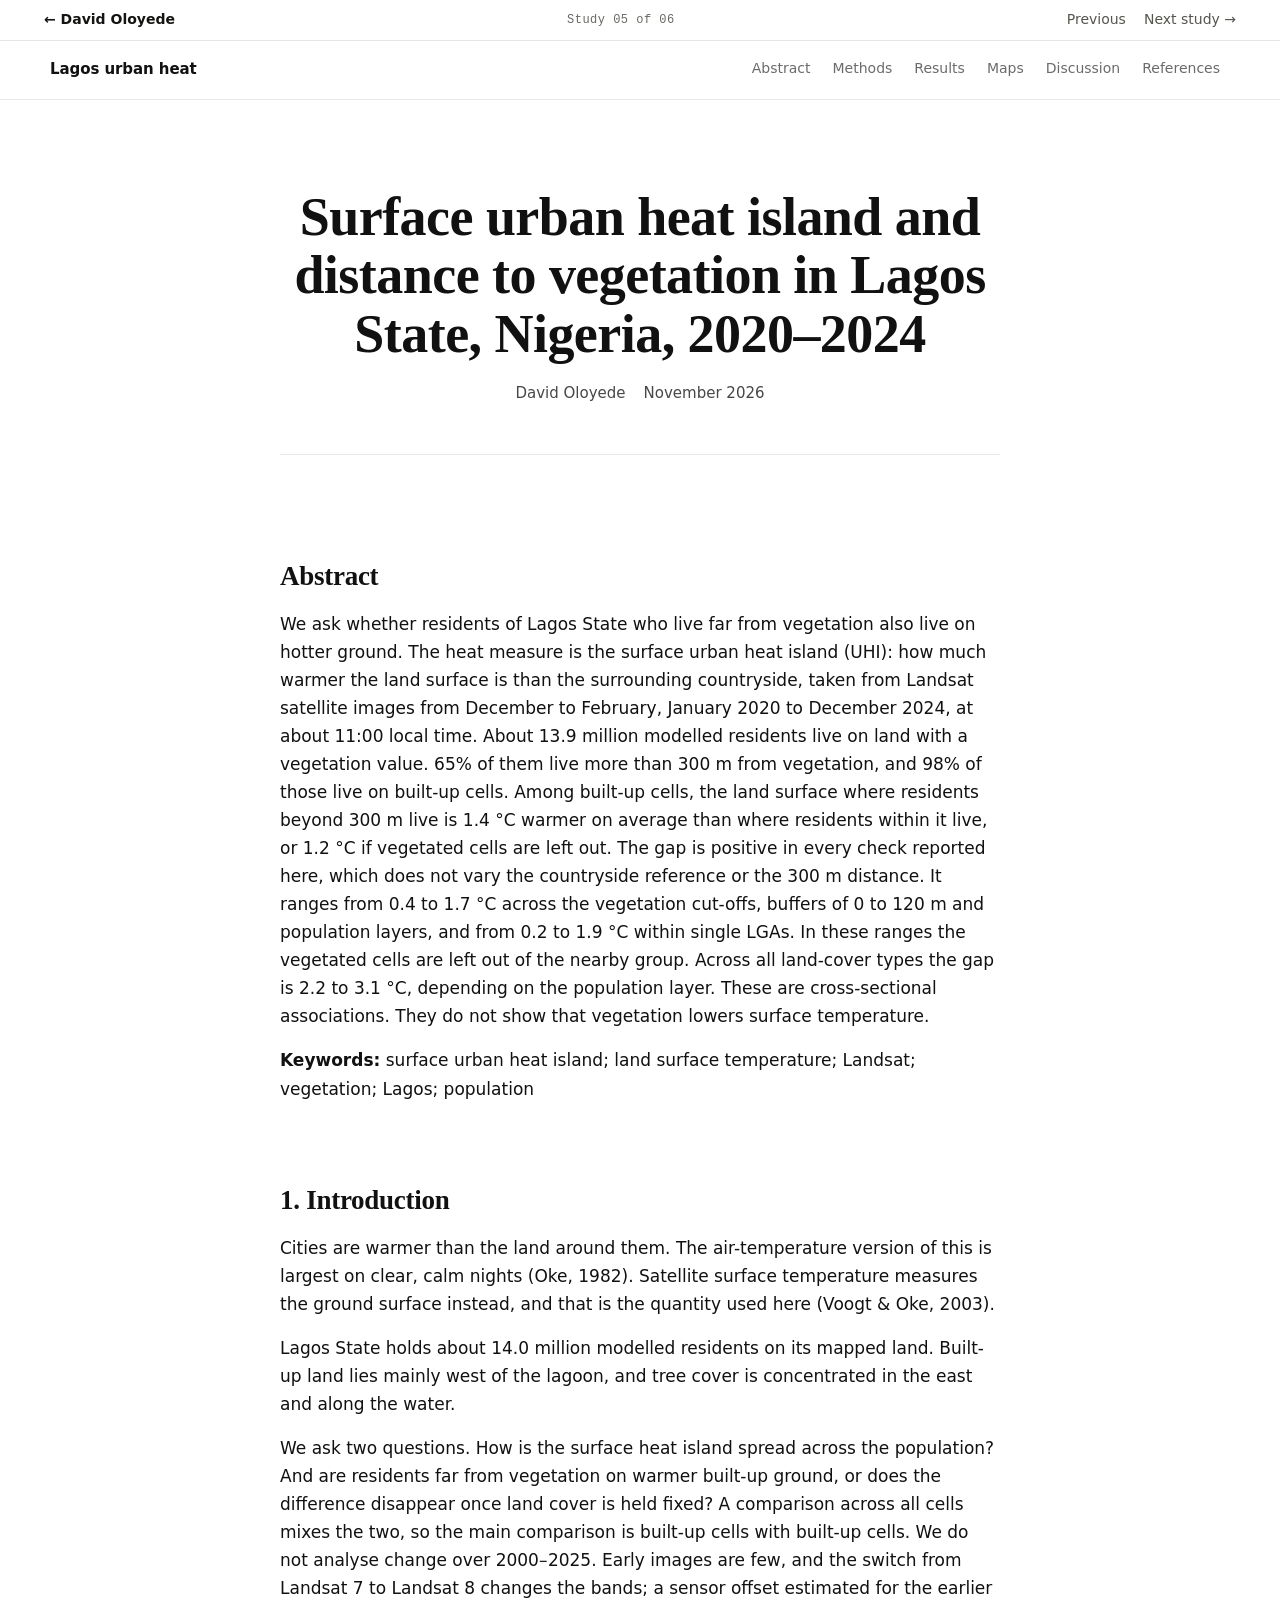
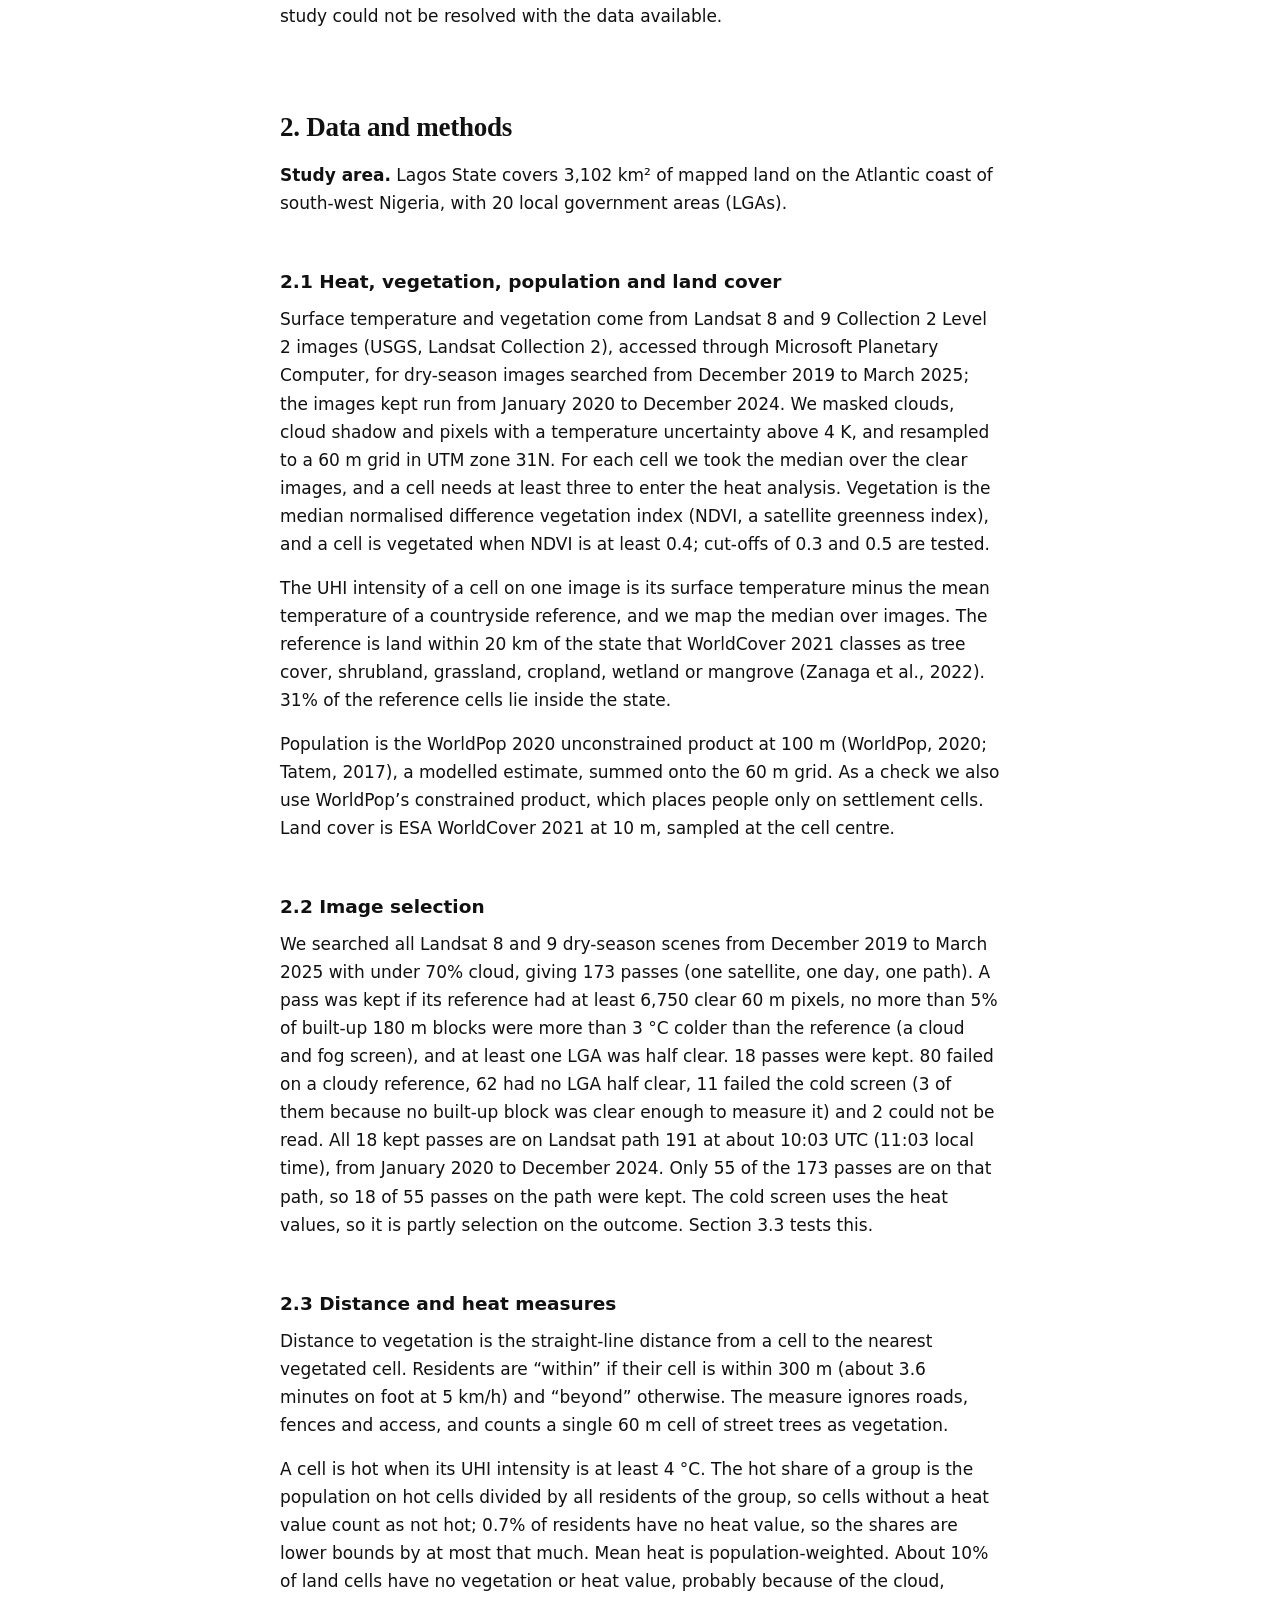
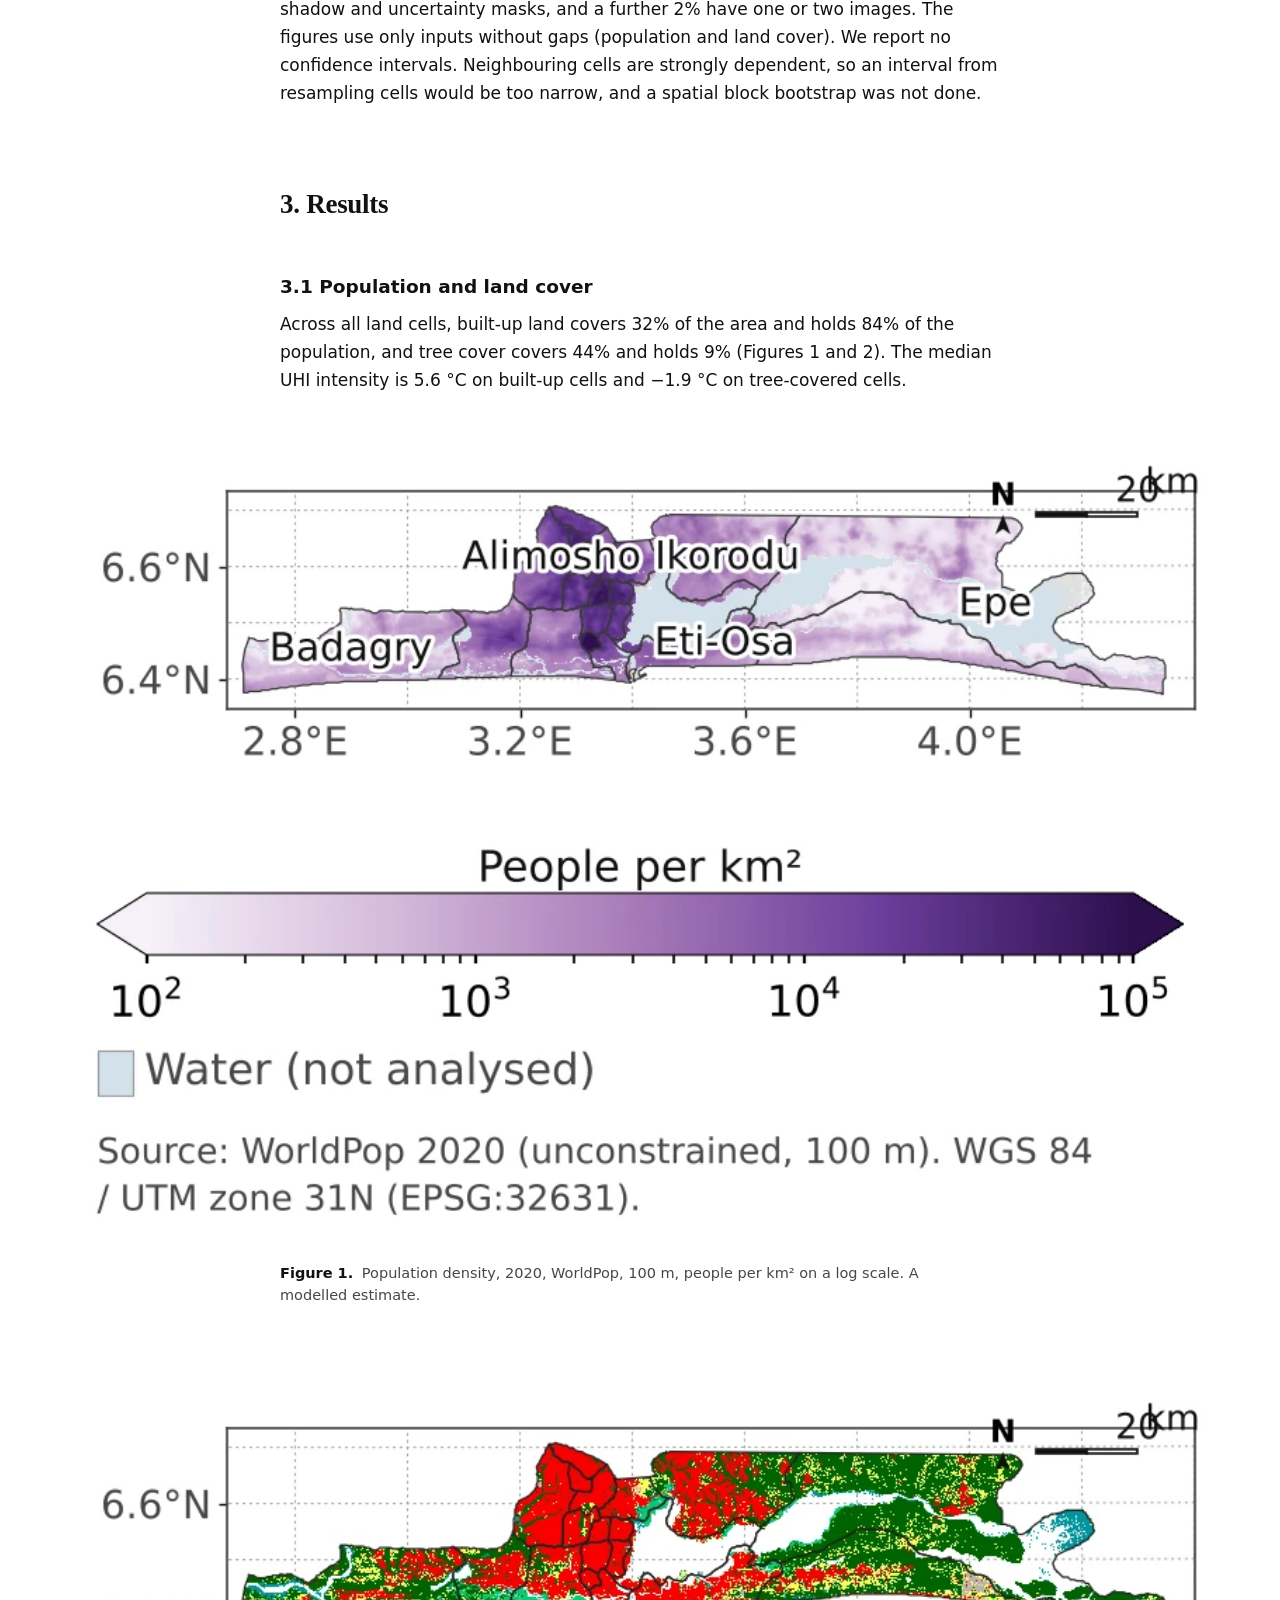
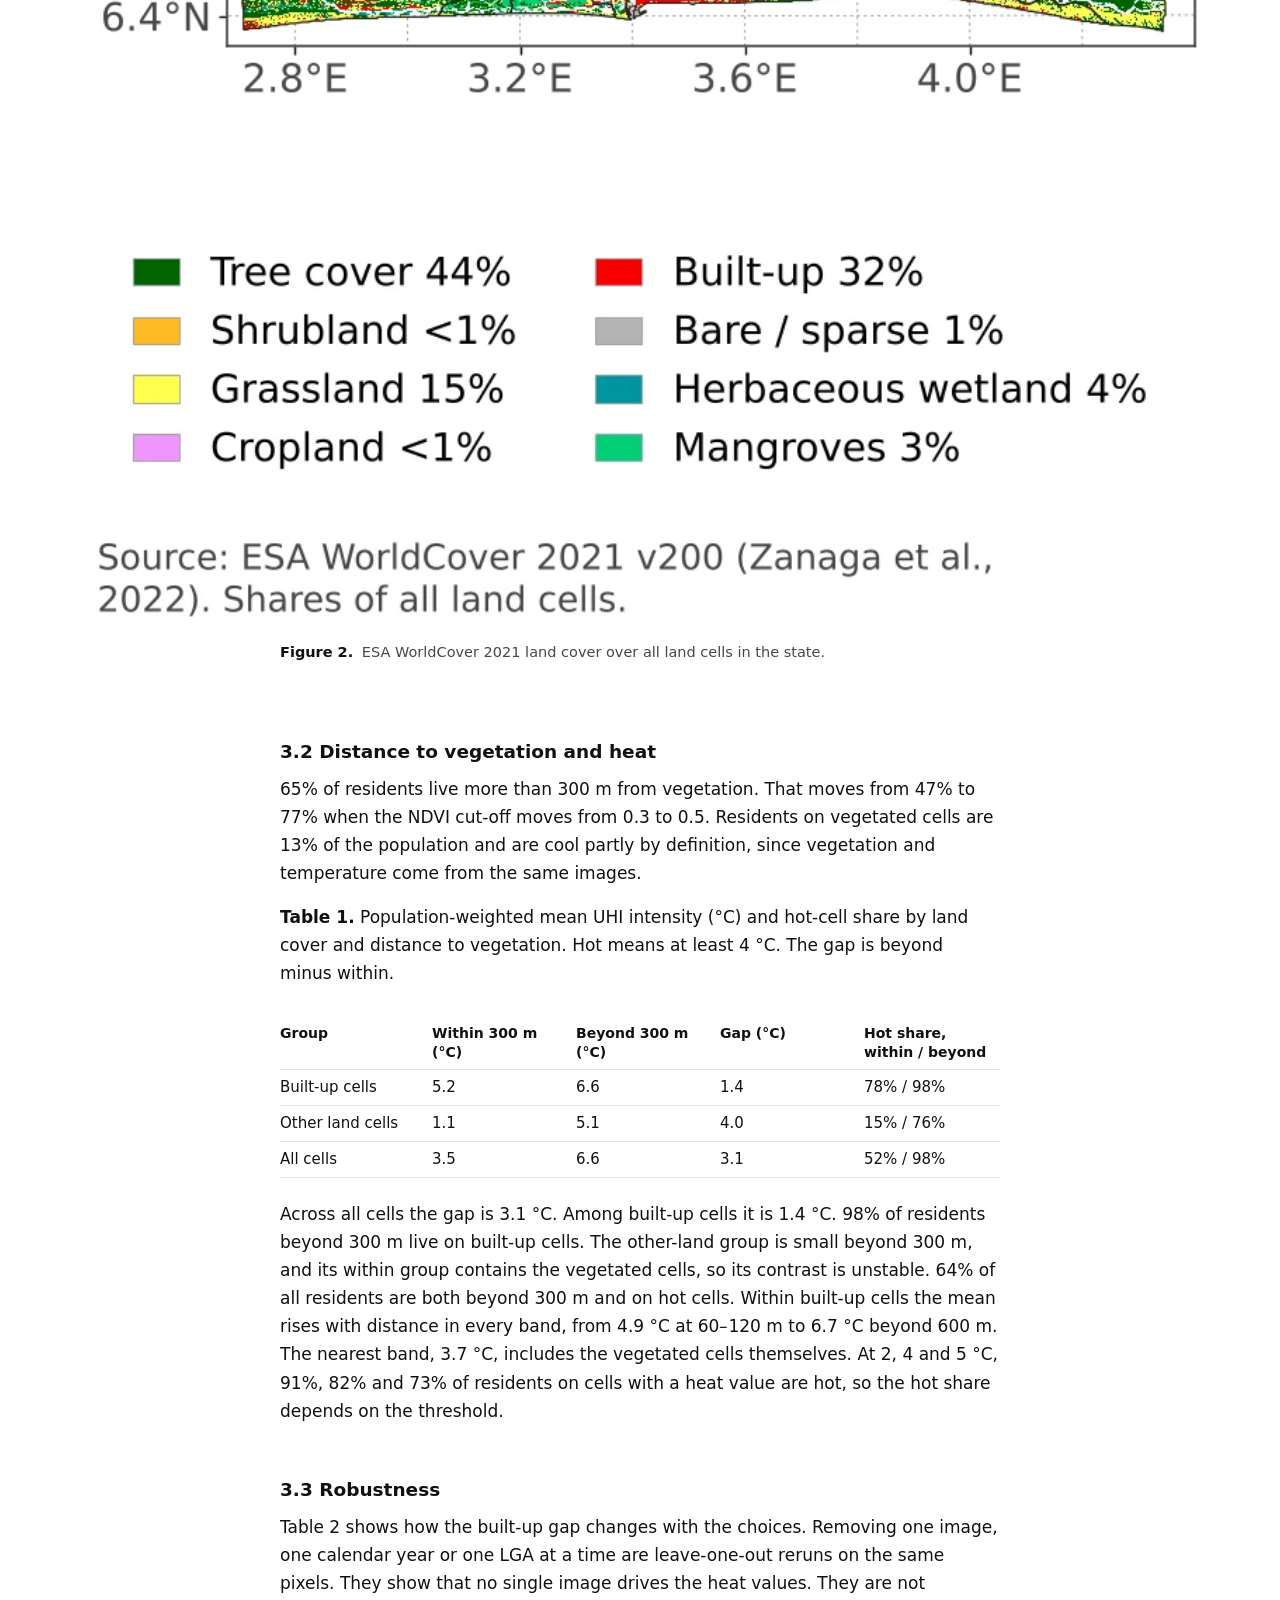
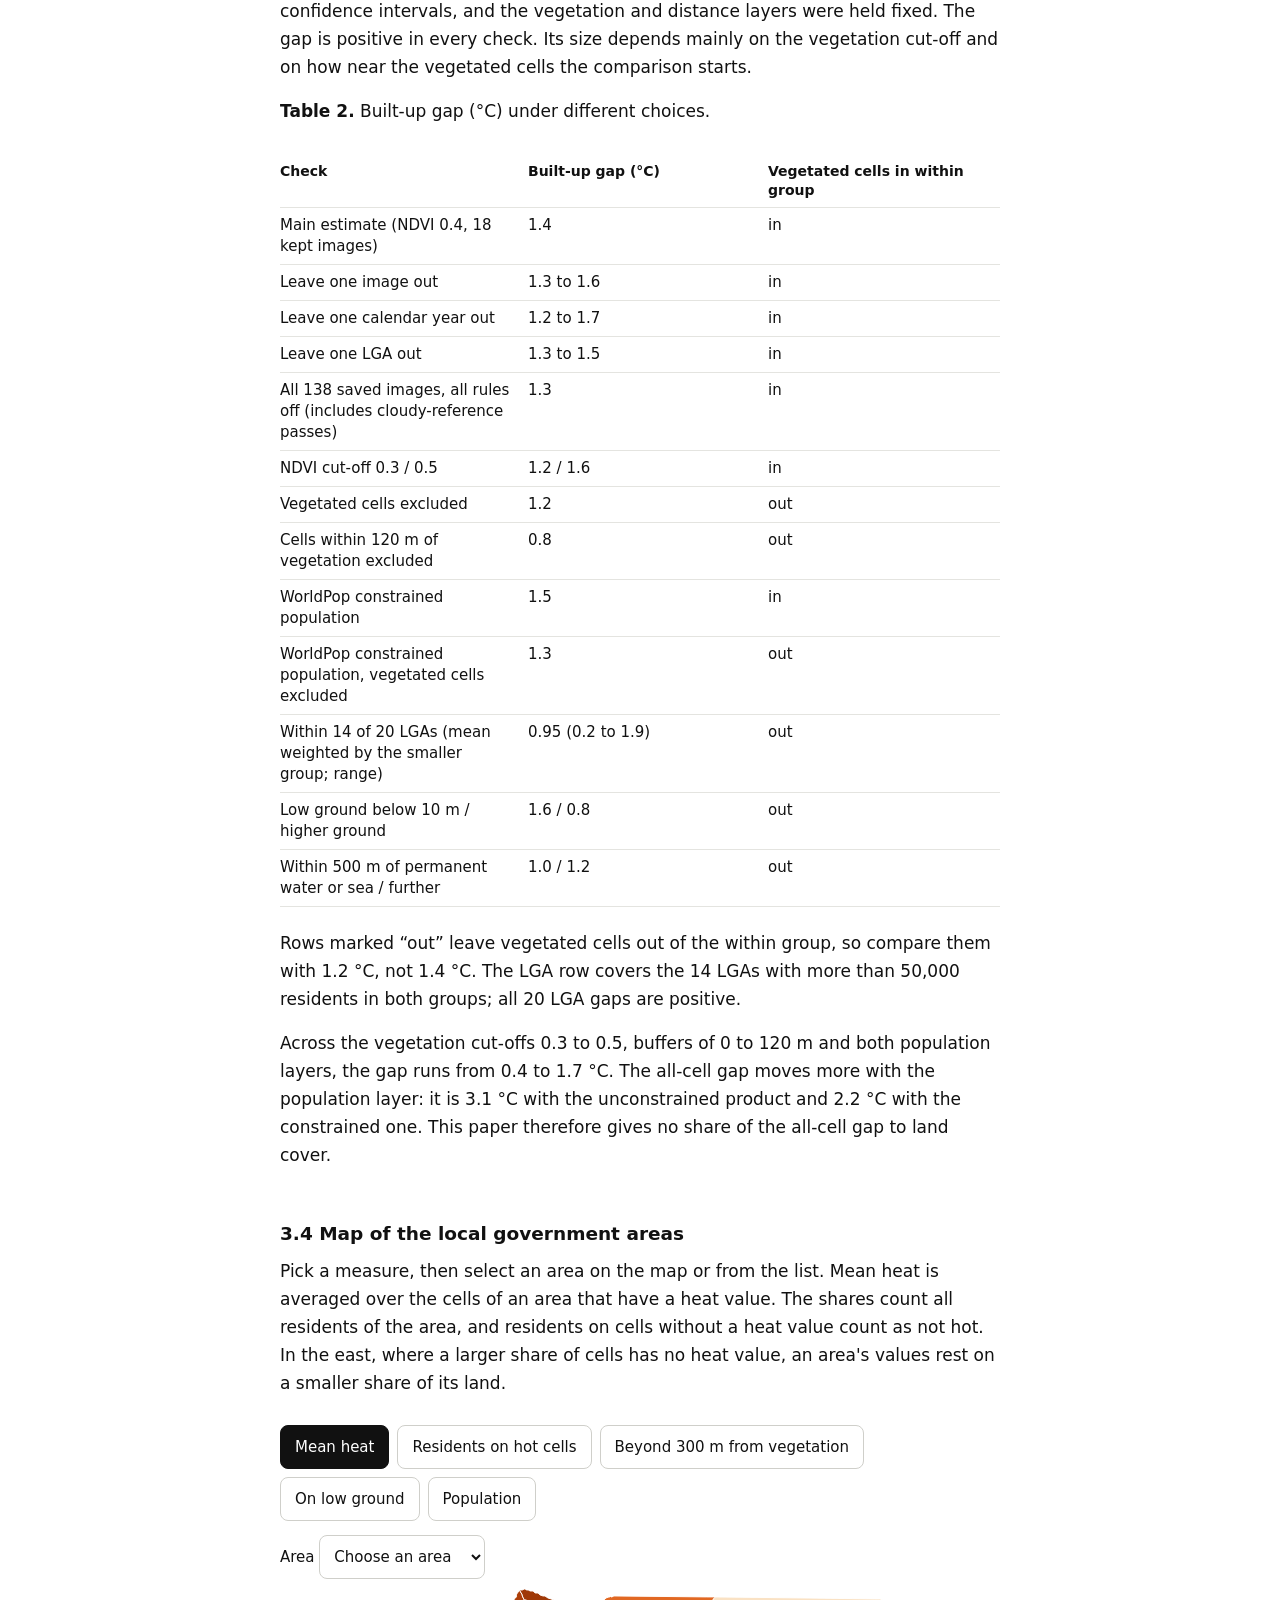
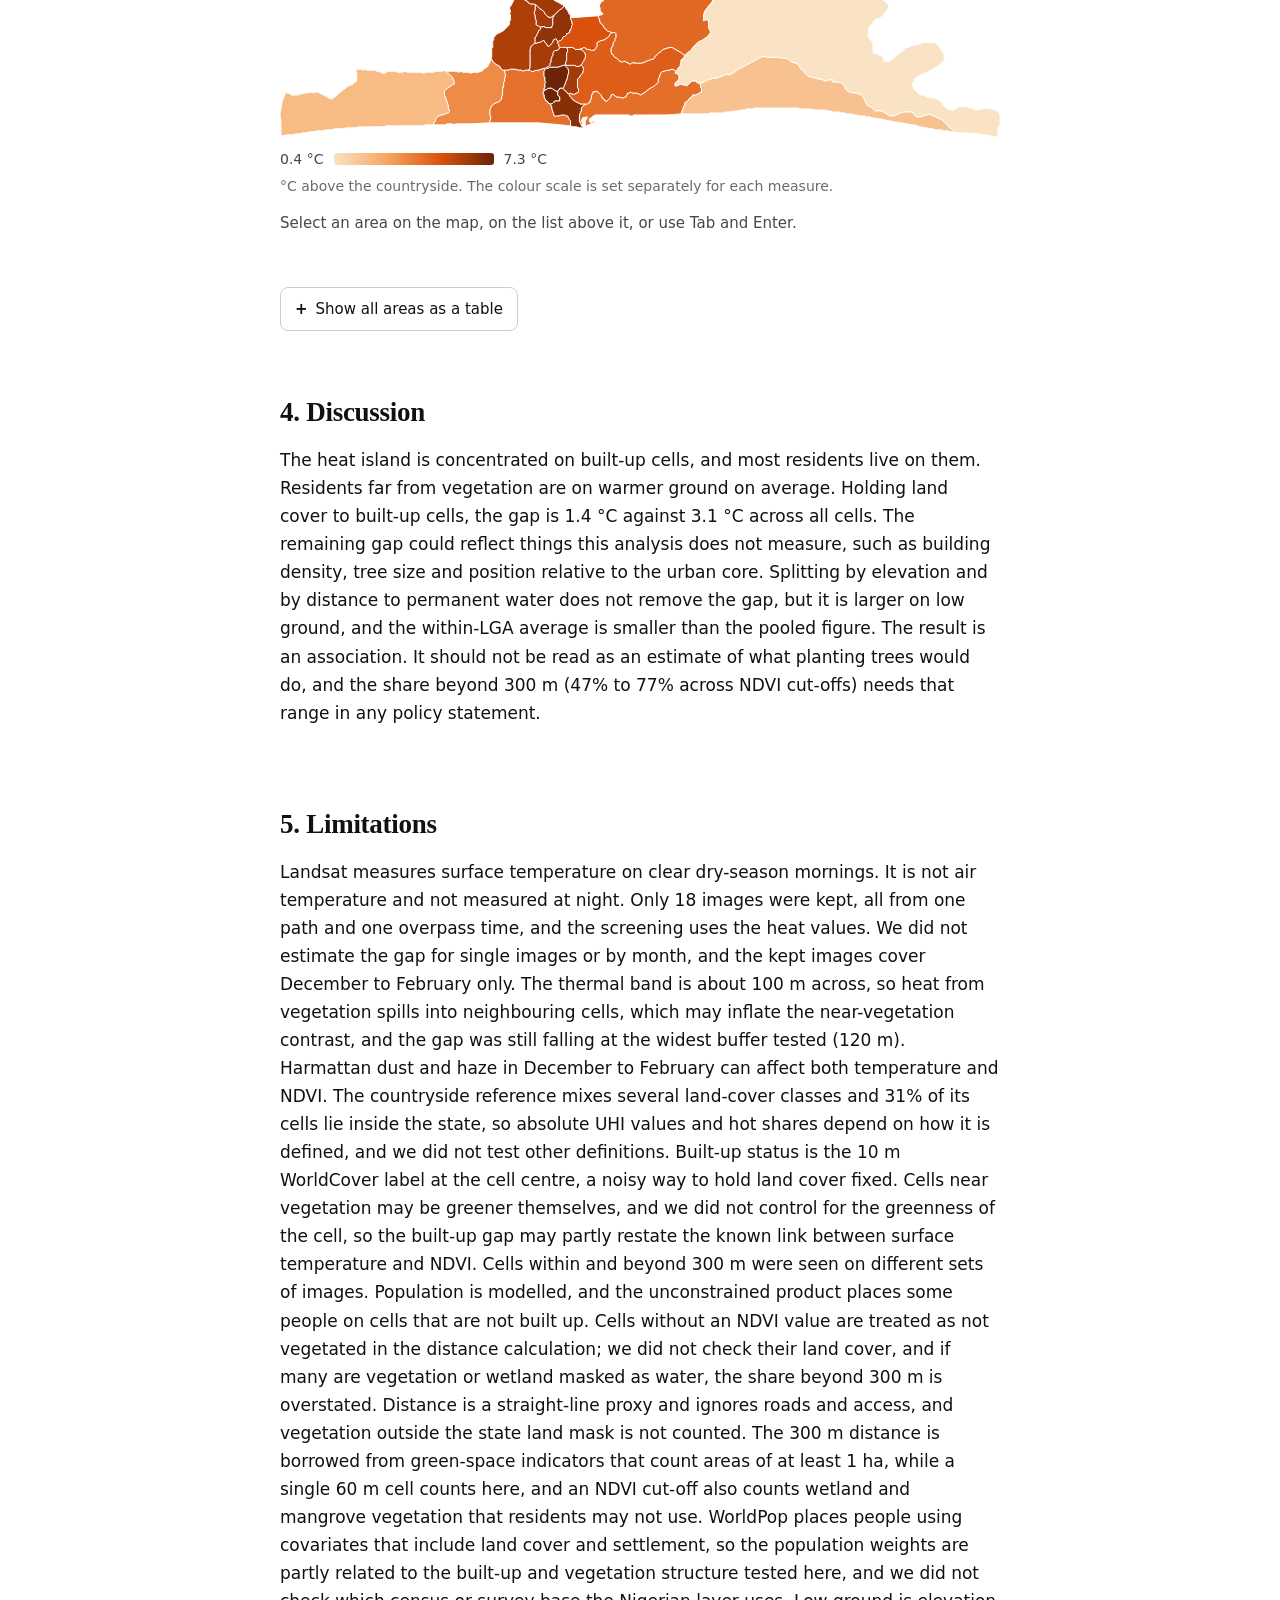
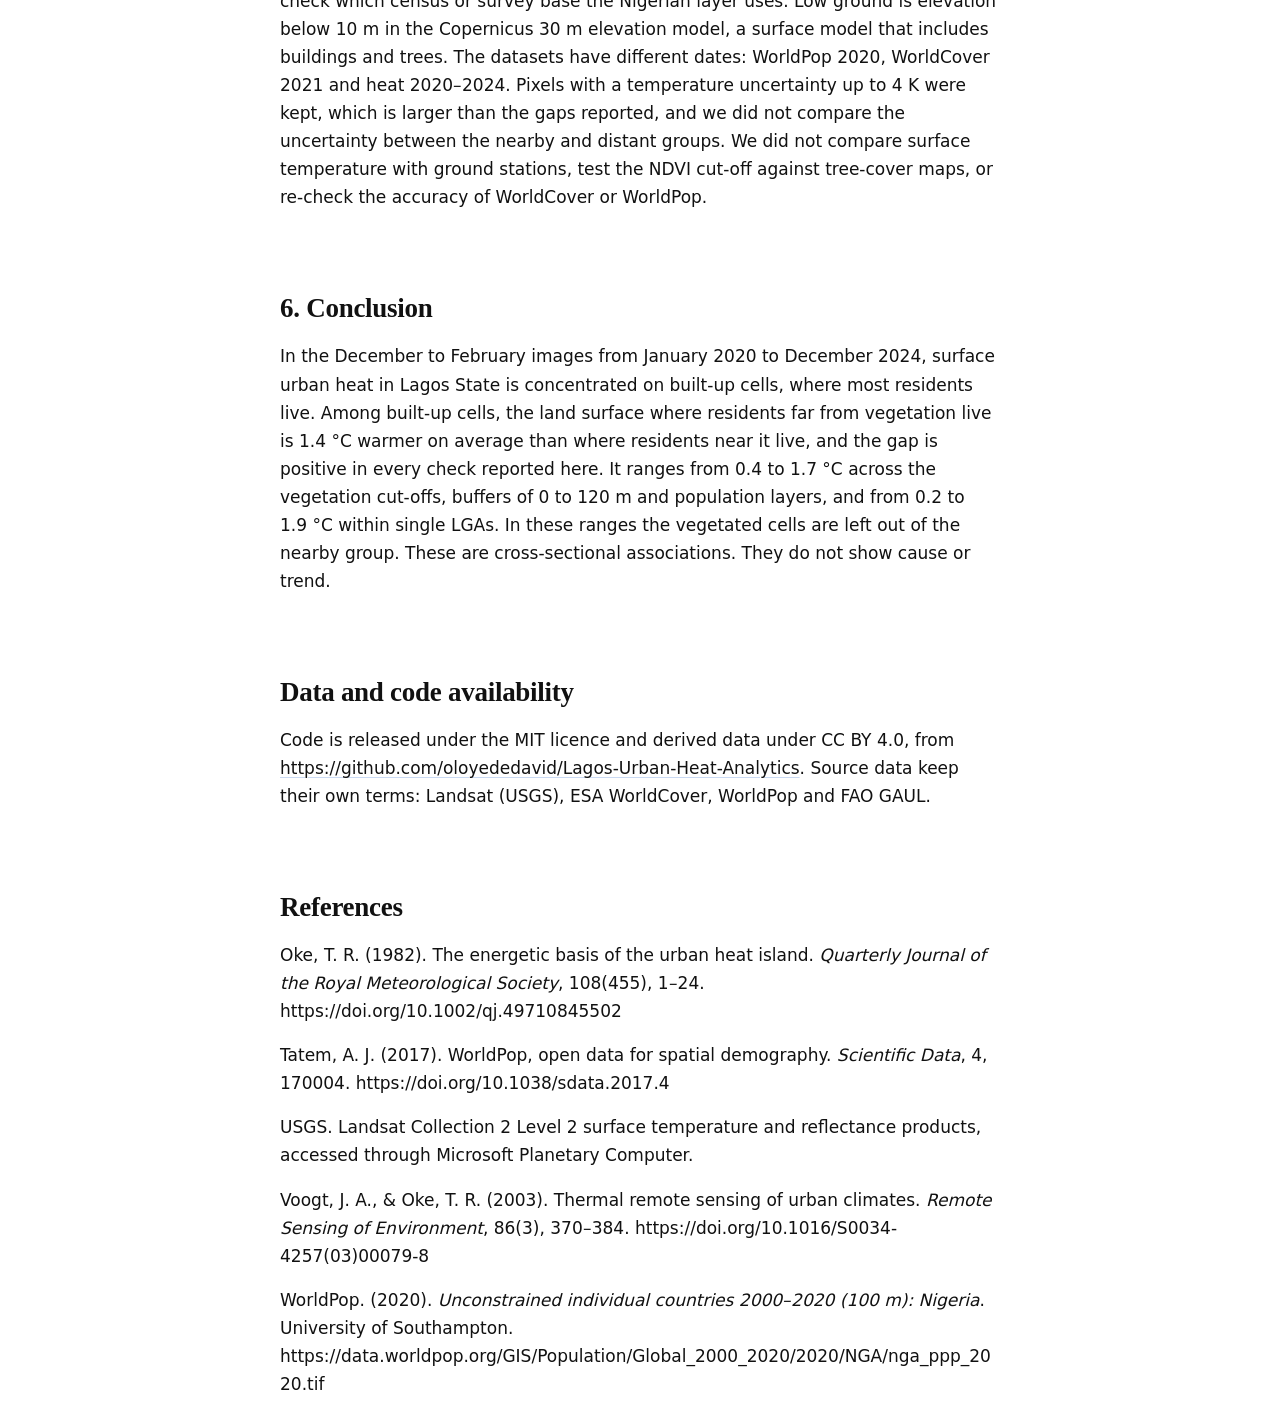
==== commit faf08b59: "Next-study card: Lekki–Epe title without dates, final card image" ====
--- a/docs/index.html
+++ b/docs/index.html
@@ -478,6 +478,6 @@
 </footer>
 <script src="assets/explore.js"></script>
 <script src="assets/feedback.js"></script>
-<!-- study-nav:start --><section class="sn-next" aria-label="Next study"><div class="sn-in"><p class="sn-k">Next study</p><a class="sn-card" href="https://oloyededavid.github.io/Coastal-Hydrogeology-Modeling/"><span class="sn-media"><img src="assets/next-study.webp" width="720" height="540" loading="lazy" decoding="async" alt=""></span><span class="sn-t"><b>Urban sealing and the shallow water table of the Lekki–Epe barrier, Lagos, 1986–2024</b><span>How much of the barrier has been sealed since the 1980s, and what that could do to the water table beneath it.</span></span><span class="sn-arrow" aria-hidden="true">→</span></a><a class="sn-back" href="https://oloyededavid.github.io/geospatial-rs-portfolio/#studies"><span aria-hidden="true">←</span> Back to all studies</a></div></section><!-- study-nav:end -->
+<!-- study-nav:start --><section class="sn-next" aria-label="Next study"><div class="sn-in"><p class="sn-k">Next study</p><a class="sn-card" href="https://oloyededavid.github.io/Coastal-Hydrogeology-Modeling/"><span class="sn-media"><img src="assets/next-study.webp" width="720" height="540" loading="lazy" decoding="async" alt=""></span><span class="sn-t"><b>Urban sealing and the shallow water table of the Lekki–Epe barrier, Lagos</b><span>How much of the barrier has been sealed since the 1980s, and what that could do to the water table beneath it.</span></span><span class="sn-arrow" aria-hidden="true">→</span></a><a class="sn-back" href="https://oloyededavid.github.io/geospatial-rs-portfolio/#studies"><span aria-hidden="true">←</span> Back to all studies</a></div></section><!-- study-nav:end -->
 </body>
 </html>
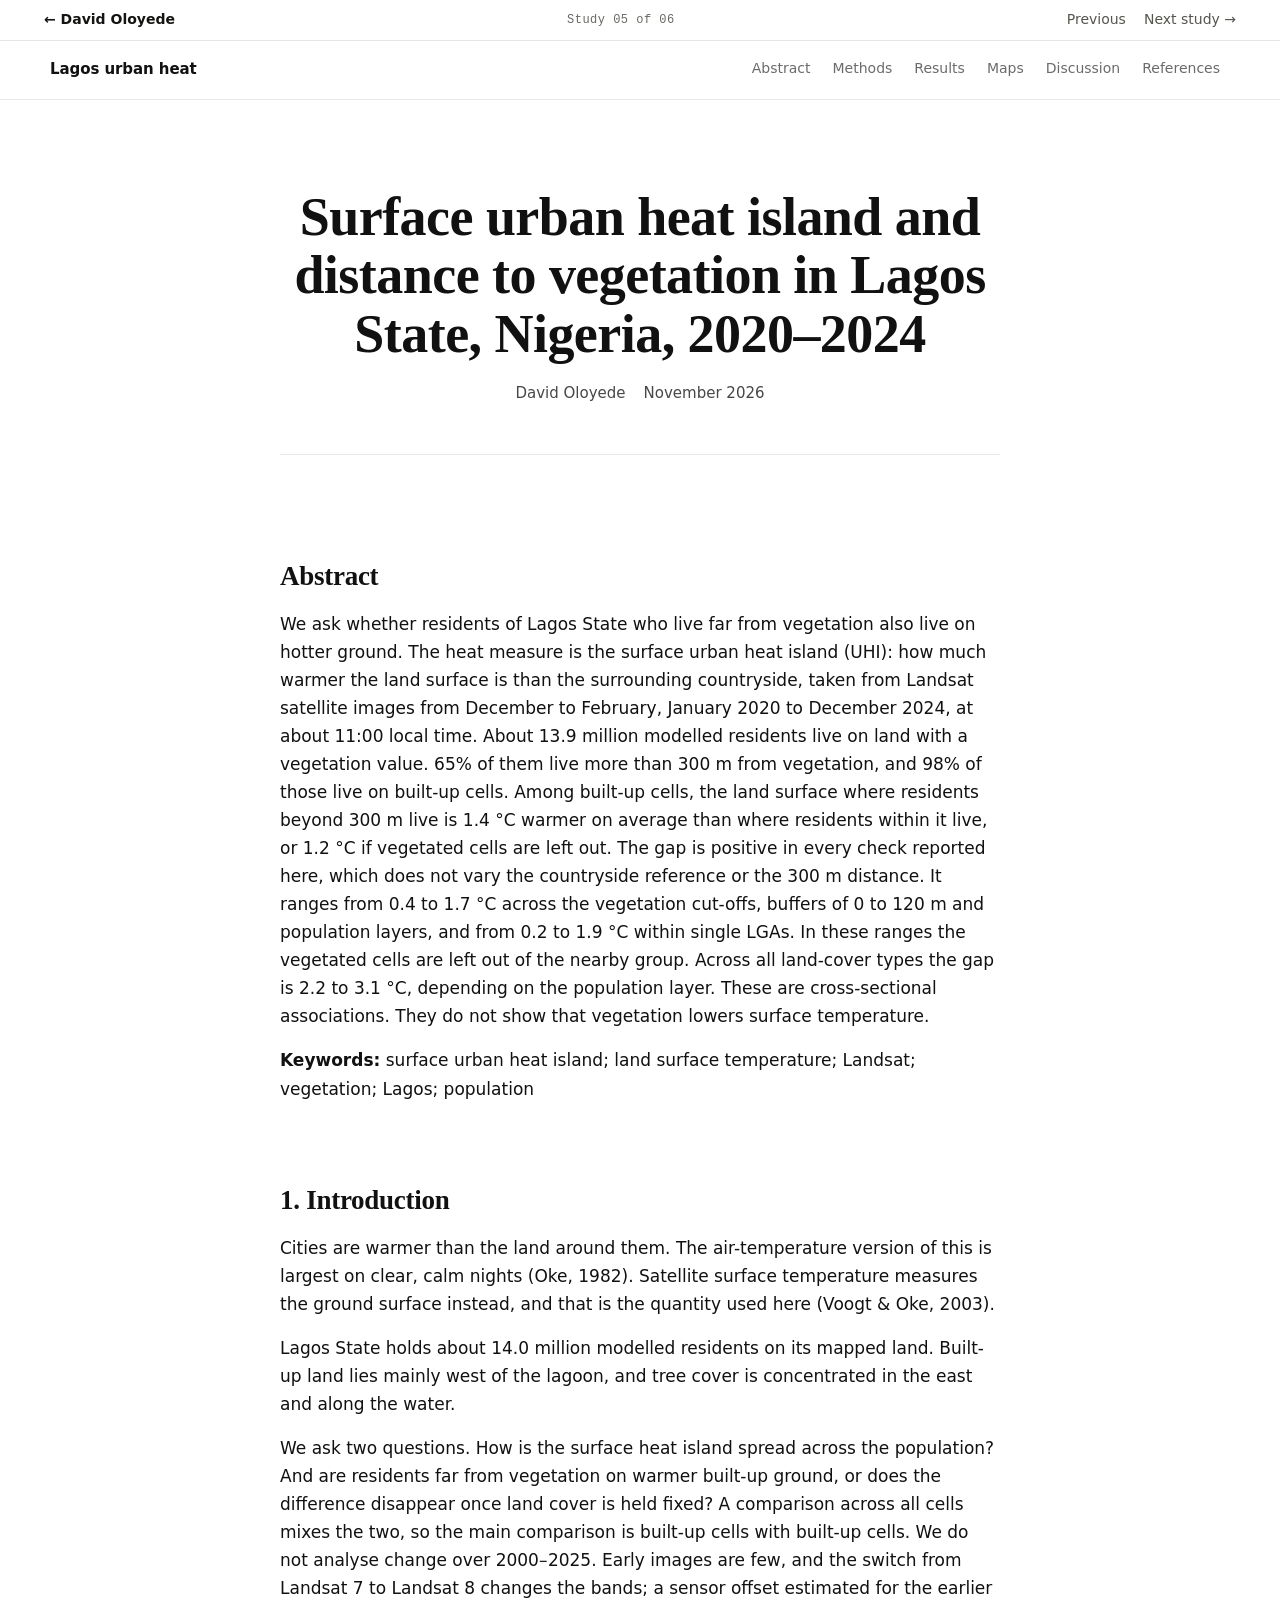
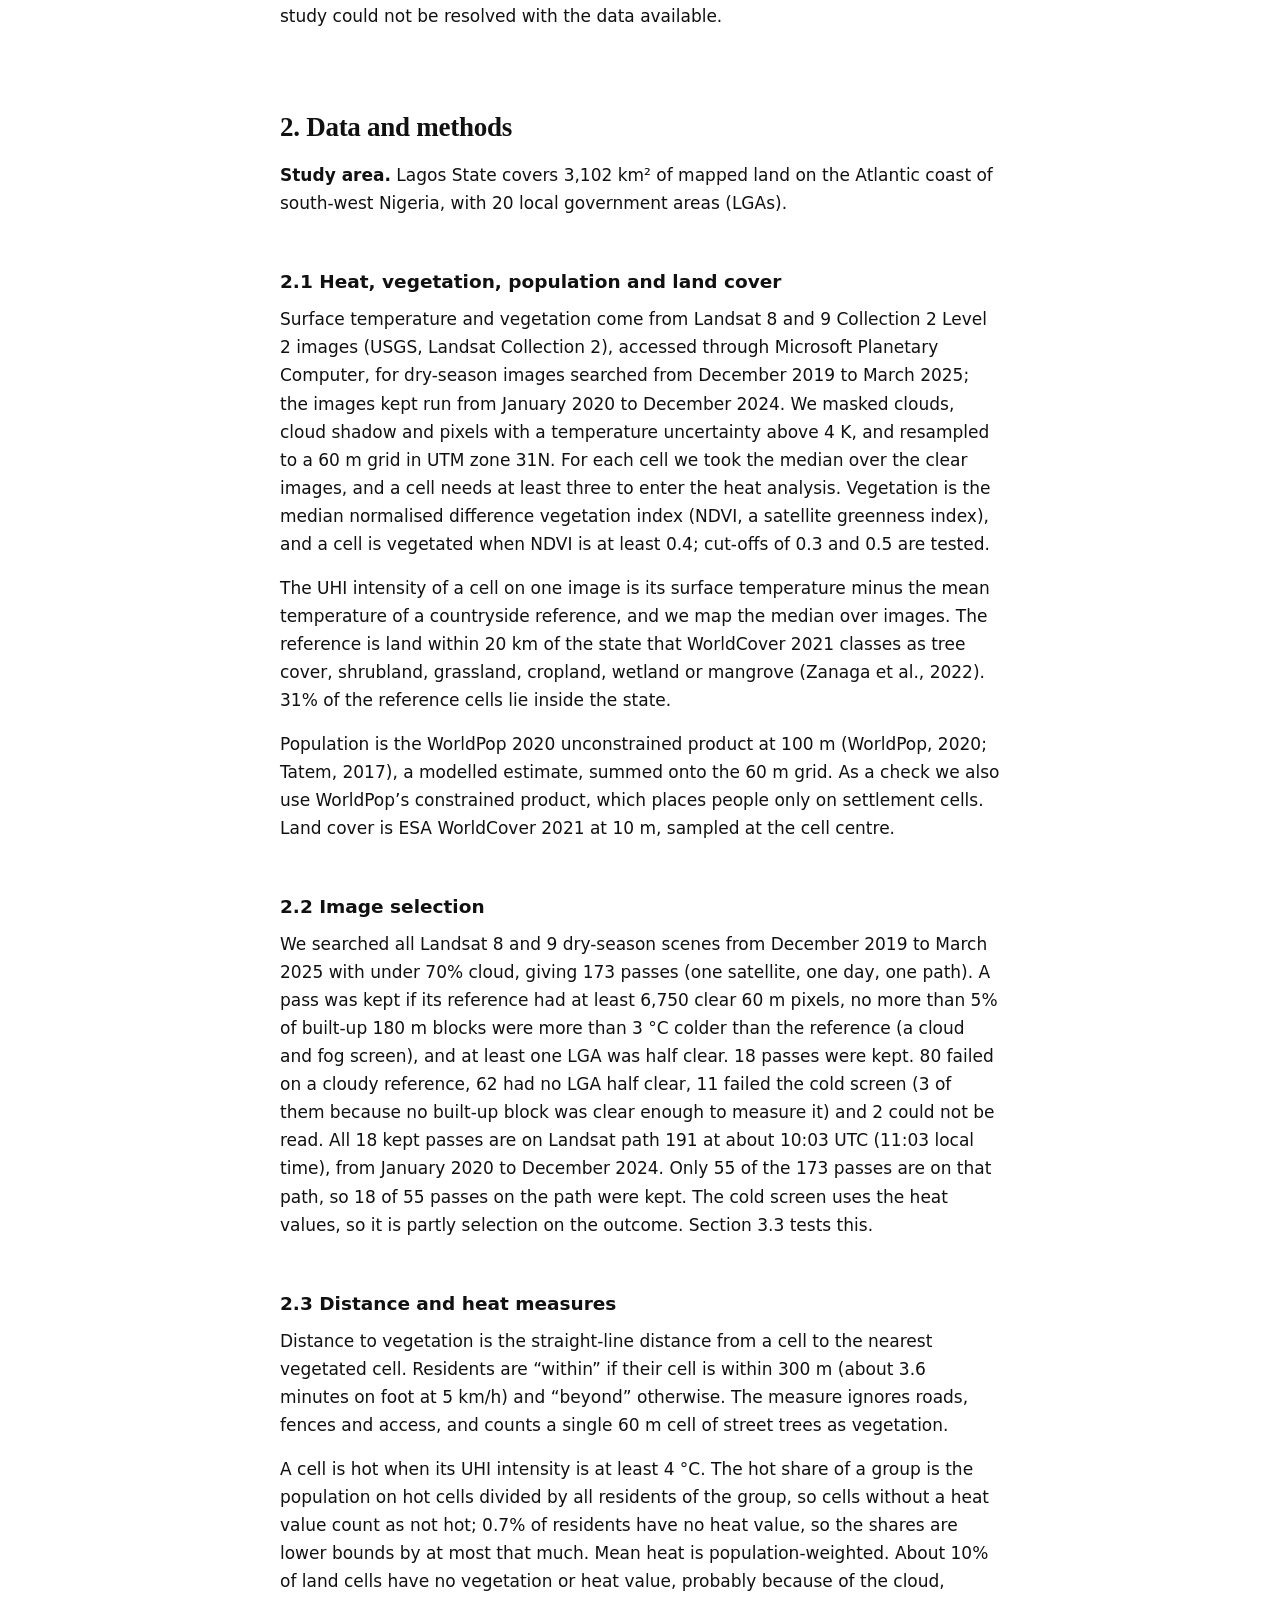
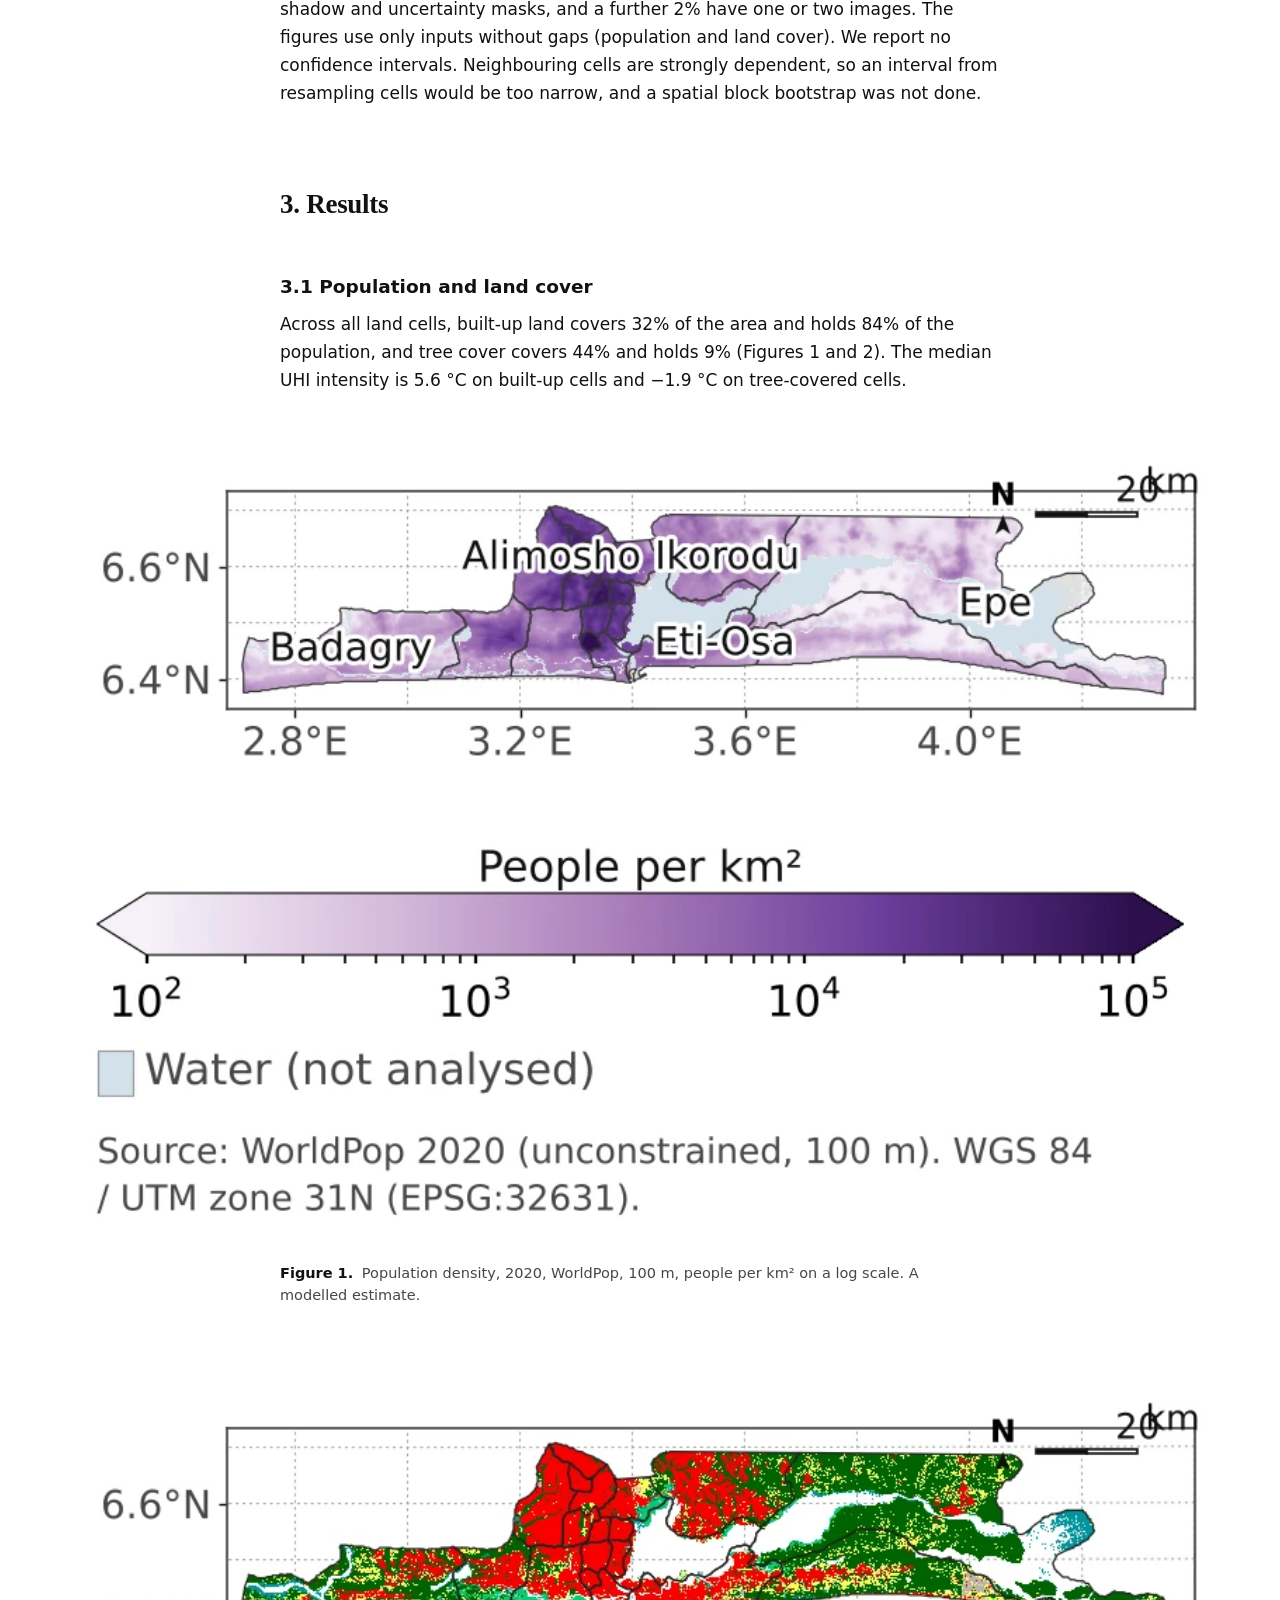
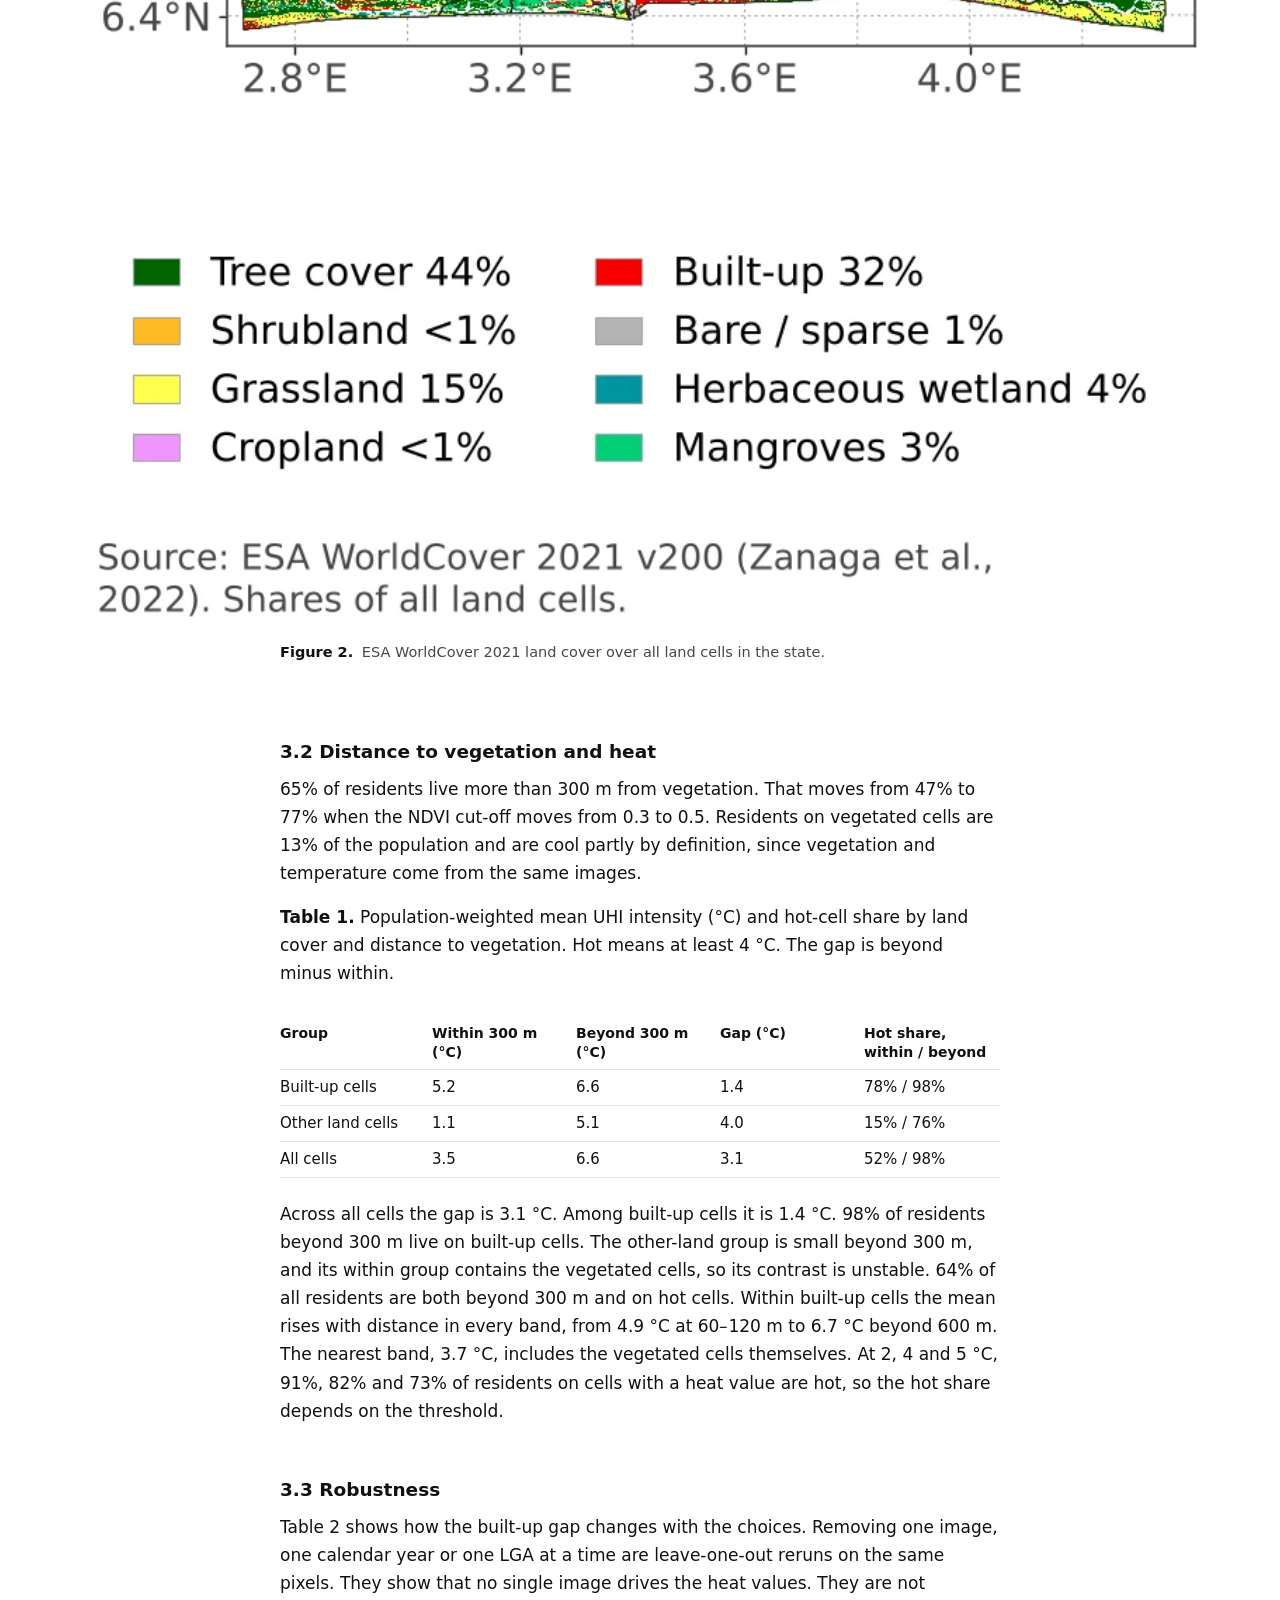
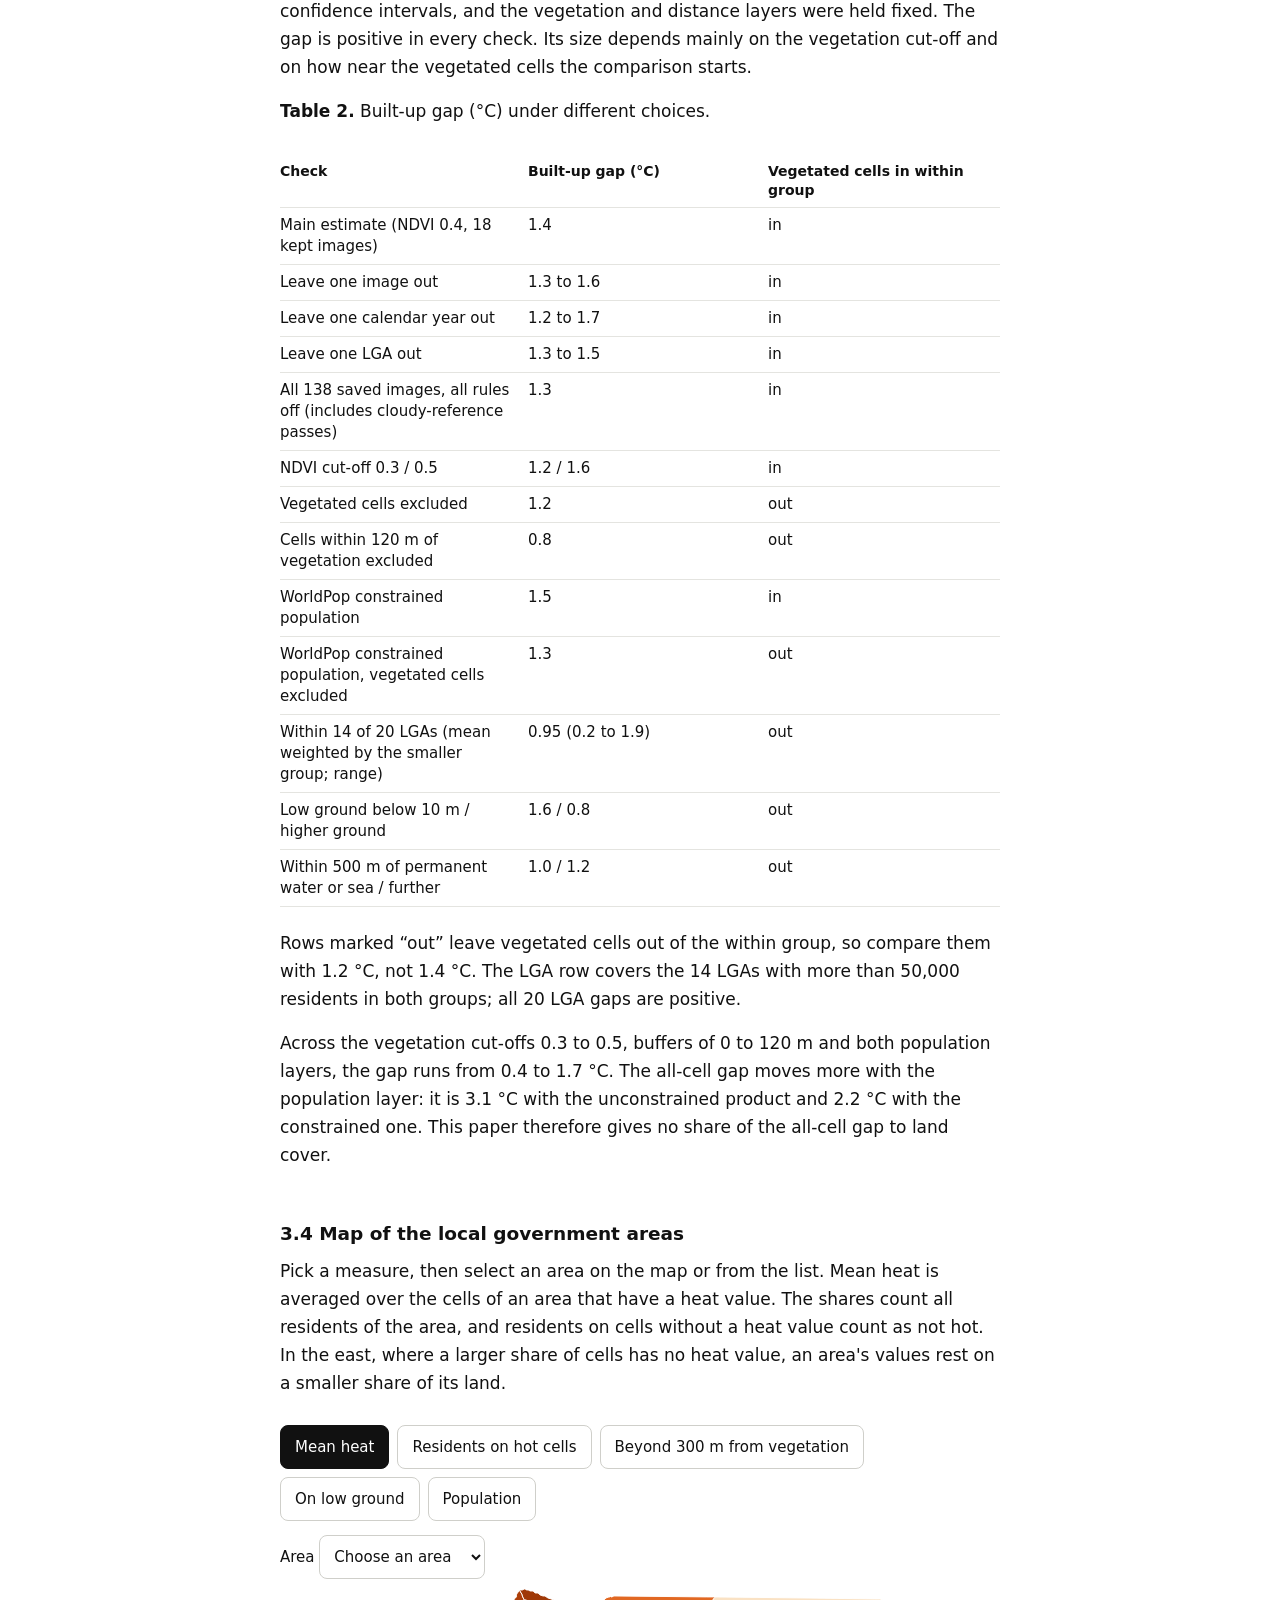
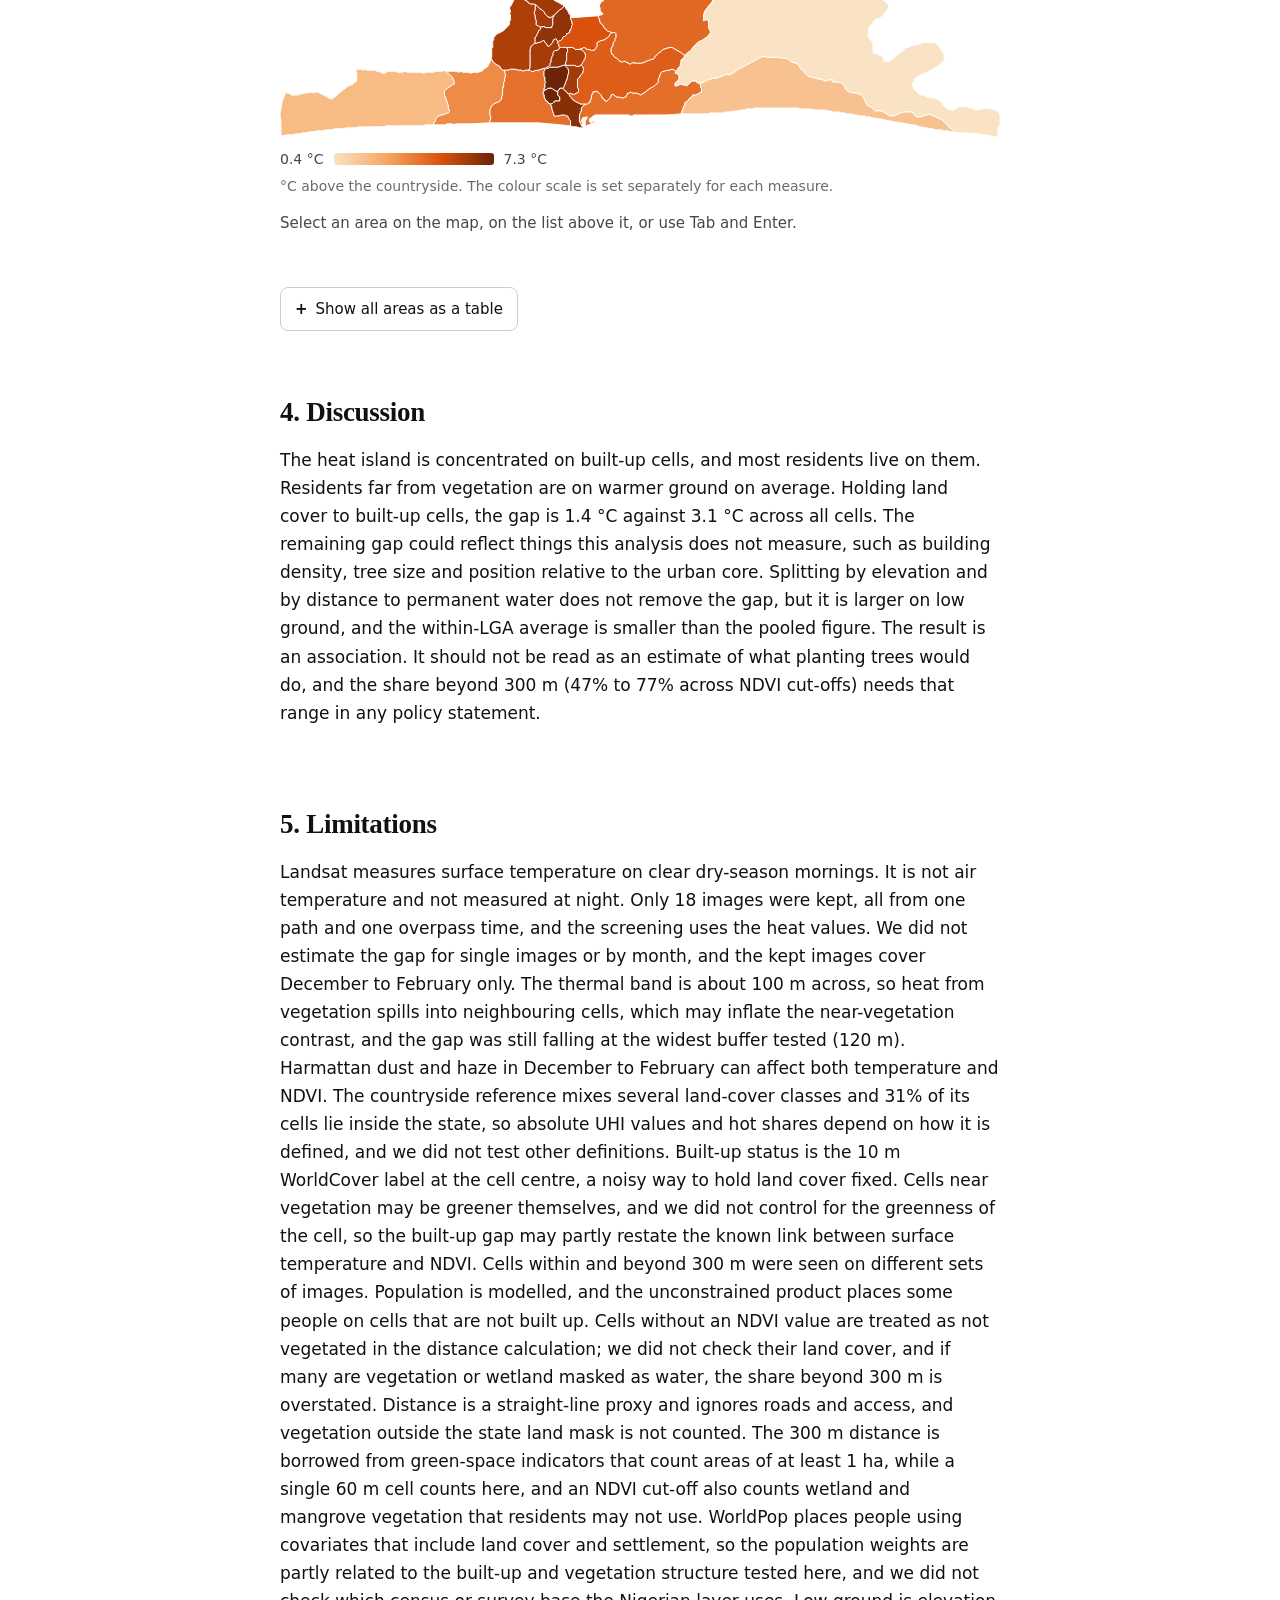
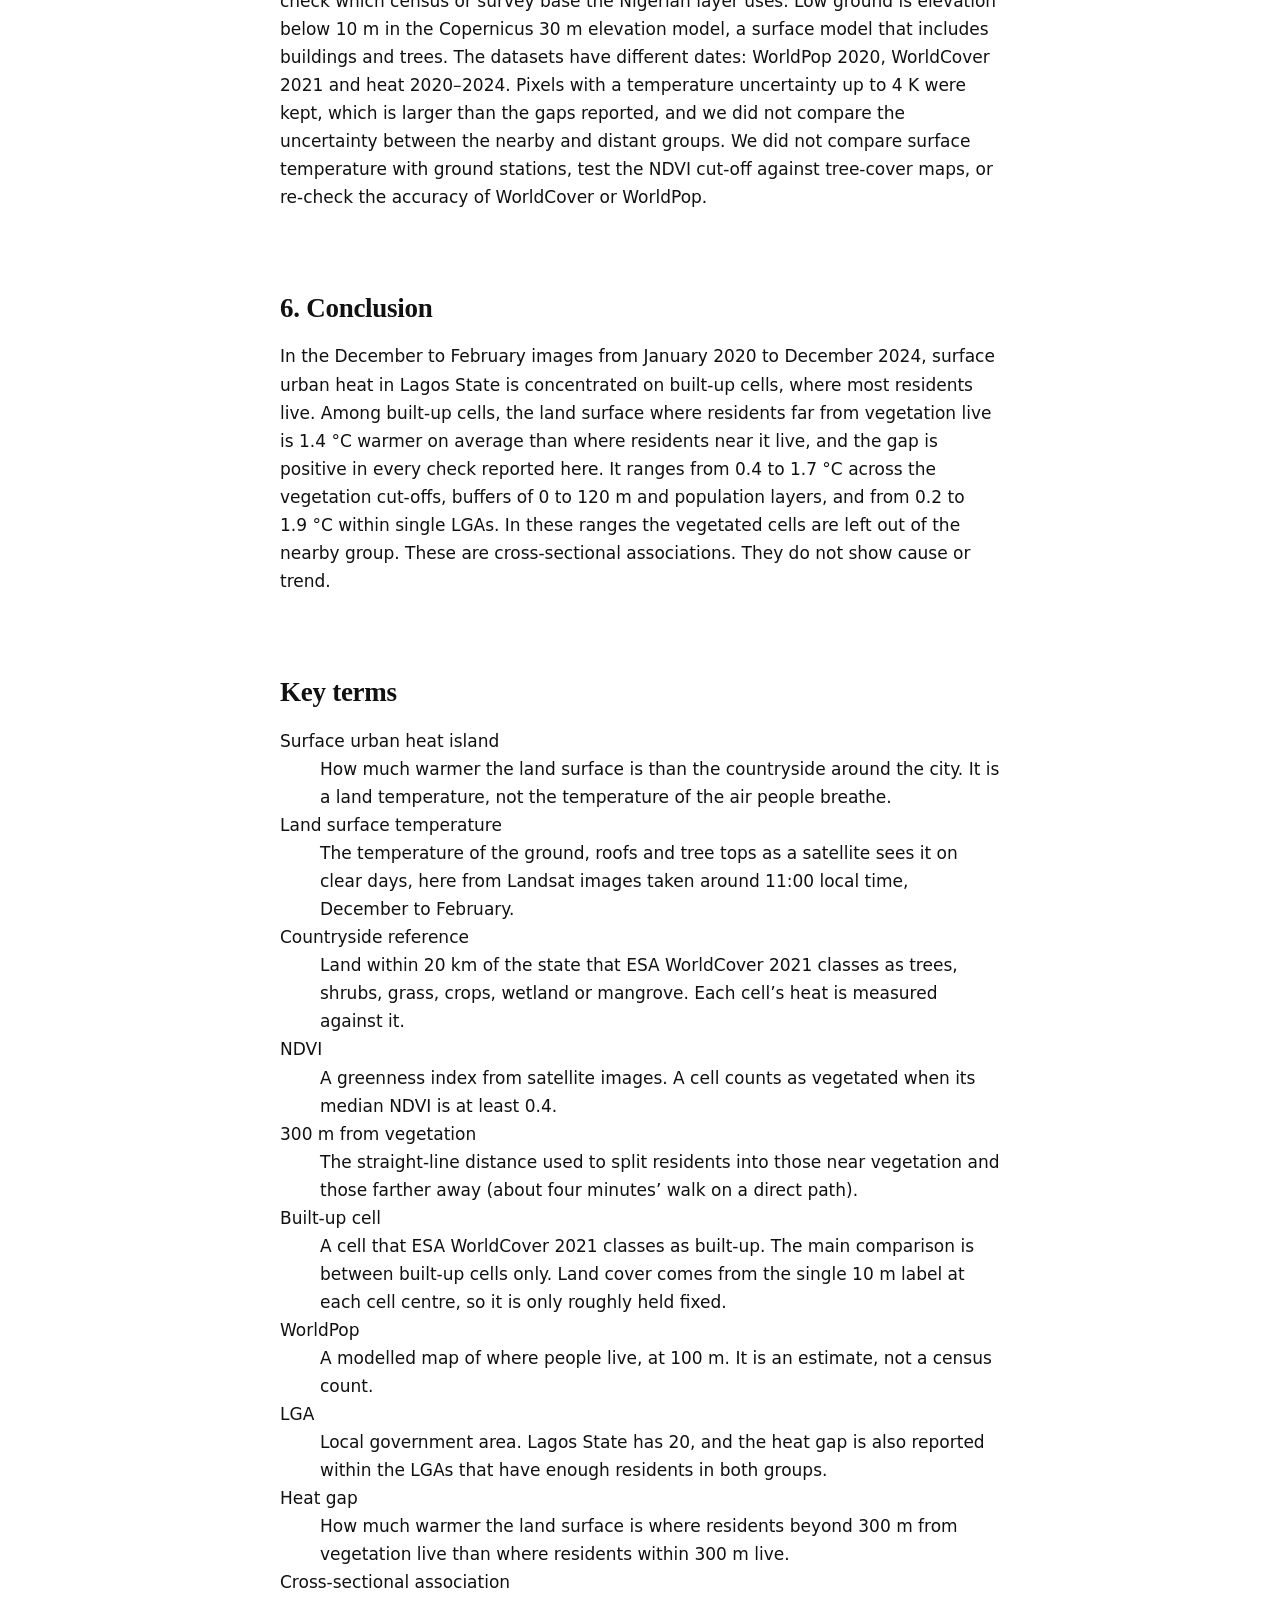
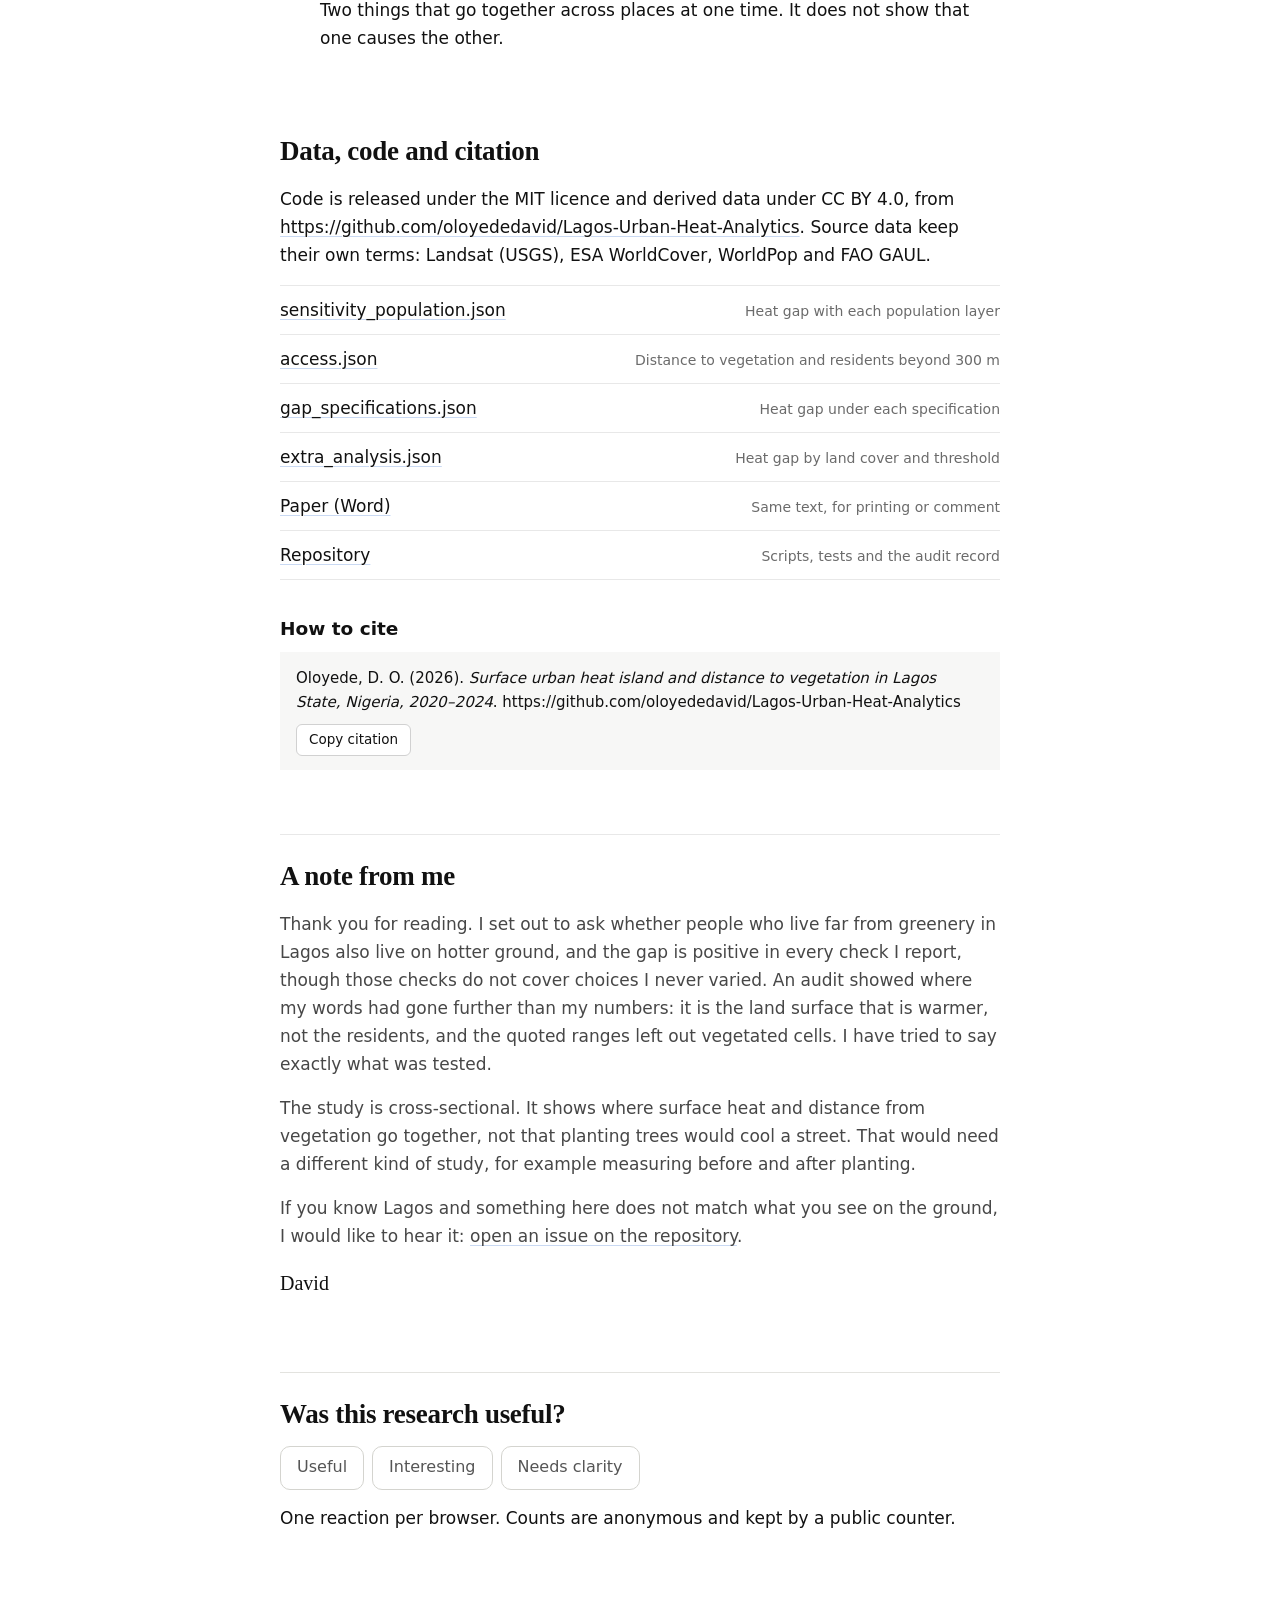
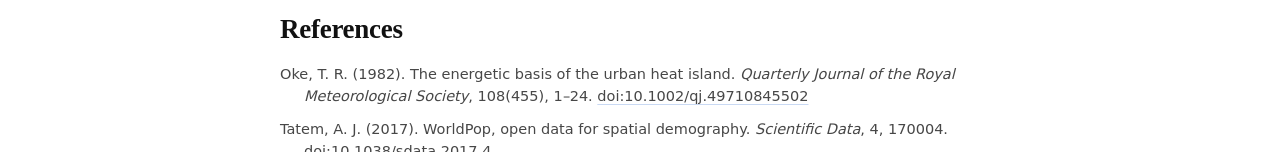
==== commit 2a35e794: "Rebuild the page" ====
--- a/docs/index.html
+++ b/docs/index.html
@@ -7,8 +7,10 @@
     <title>Surface urban heat island and distance to vegetation in Lagos State, Nigeria, 2020–2024</title>
 <link rel="canonical" href="https://oloyededavid.github.io/Lagos-Urban-Heat-Analytics/">
 <meta property="og:type" content="article">
-<meta property="og:title" content="Surface urban heat island and distance to vegetation in Lagos State, Nigeria, 2020–2024">
-<meta property="og:description" content="Urban heat island in Lagos State, 2020–2024: surface heat, population and distance to vegetation.">
+<meta property="og:title" content="Surface urban heat island and
+distance to vegetation in Lagos State, Nigeria, 2020–2024">
+<meta property="og:description" content="Urban heat island in Lagos
+State, 2020–2024: surface heat, population and distance to vegetation.">
 <meta property="og:url" content="https://oloyededavid.github.io/Lagos-Urban-Heat-Analytics/">
 <meta property="og:image" content="https://oloyededavid.github.io/Lagos-Urban-Heat-Analytics/assets/og.png">
 <meta property="og:image:width" content="1200">
@@ -23,7 +25,7 @@
     <link rel="stylesheet" href="https://api.fontshare.com/v2/css?f[]=zodiak@500,700&amp;display=swap">
     <link rel="stylesheet" href="assets/style.css">
 </head>
-<body>
+<body data-counter="oloyededavid-lagos-uhi-v1" data-store="lagos-reaction-1">
 <!-- study-bar:start --><style>
 .sn-bar{font:400 14px/1.4 'Range Dash','Satoshi',system-ui,-apple-system,'Segoe UI',sans-serif;background:#fff;border-bottom:1px solid #e5e5e1;color:#141412;position:relative;z-index:1000}
 .sn-bar .sn-in{max-width:1240px;margin:0 auto;padding:4px 24px;display:flex;align-items:center;justify-content:space-between;gap:16px}
@@ -432,52 +434,90 @@
 1.9 °C within single LGAs. In these ranges the vegetated cells are left
 out of the nearby group. These are cross-sectional associations. They do
 not show cause or trend.</p>
-<h2 id="data-and-code-availability">Data and code availability</h2>
-<p>Code is released under the MIT licence and derived data under CC BY
+<!-- page-end:start -->
+<section id="key-terms" aria-labelledby="h-terms">
+    <h2 id="h-terms">Key terms</h2>
+    <dl class="glossary">
+        <dt>Surface urban heat island</dt><dd>How much warmer the land surface is than the countryside around the city. It is a land temperature, not the temperature of the air people breathe.</dd>
+        <dt>Land surface temperature</dt><dd>The temperature of the ground, roofs and tree tops as a satellite sees it on clear days, here from Landsat images taken around 11:00 local time, December to February.</dd>
+        <dt>Countryside reference</dt><dd>Land within 20 km of the state that ESA WorldCover 2021 classes as trees, shrubs, grass, crops, wetland or mangrove. Each cell’s heat is measured against it.</dd>
+        <dt>NDVI</dt><dd>A greenness index from satellite images. A cell counts as vegetated when its median NDVI is at least 0.4.</dd>
+        <dt>300 m from vegetation</dt><dd>The straight-line distance used to split residents into those near vegetation and those farther away (about four minutes’ walk on a direct path).</dd>
+        <dt>Built-up cell</dt><dd>A cell that ESA WorldCover 2021 classes as built-up. The main comparison is between built-up cells only. Land cover comes from the single 10 m label at each cell centre, so it is only roughly held fixed.</dd>
+        <dt>WorldPop</dt><dd>A modelled map of where people live, at 100 m. It is an estimate, not a census count.</dd>
+        <dt>LGA</dt><dd>Local government area. Lagos State has 20, and the heat gap is also reported within the LGAs that have enough residents in both groups.</dd>
+        <dt>Heat gap</dt><dd>How much warmer the land surface is where residents beyond 300 m from vegetation live than where residents within 300 m live.</dd>
+        <dt>Cross-sectional association</dt><dd>Two things that go together across places at one time. It does not show that one causes the other.</dd>
+    </dl>
+</section>
+
+<section id="data-code" aria-labelledby="h-dc">
+    <h2 id="h-dc">Data, code and citation</h2>
+    <p>Code is released under the MIT licence and derived data under CC BY
 4.0, from <a
 href="https://github.com/oloyededavid/Lagos-Urban-Heat-Analytics"
 class="uri">https://github.com/oloyededavid/Lagos-Urban-Heat-Analytics</a>.
 Source data keep their own terms: Landsat (USGS), ESA WorldCover,
 WorldPop and FAO GAUL.</p>
-<h2 id="references">References</h2>
-<p>Oke, T. R. (1982). The energetic basis of the urban heat island.
-<em>Quarterly Journal of the Royal Meteorological Society</em>,
-108(455), 1–24. https://doi.org/10.1002/qj.49710845502</p>
-<p>Tatem, A. J. (2017). WorldPop, open data for spatial demography.
-<em>Scientific Data</em>, 4, 170004.
-https://doi.org/10.1038/sdata.2017.4</p>
-<p>USGS. Landsat Collection 2 Level 2 surface temperature and
-reflectance products, accessed through Microsoft Planetary Computer.</p>
-<p>Voogt, J. A., &amp; Oke, T. R. (2003). Thermal remote sensing of
-urban climates. <em>Remote Sensing of Environment</em>, 86(3), 370–384.
-https://doi.org/10.1016/S0034-4257(03)00079-8</p>
-<p>WorldPop. (2020). <em>Unconstrained individual countries 2000–2020
-(100 m): Nigeria</em>. University of Southampton.
-https://data.worldpop.org/GIS/Population/Global_2000_2020/2020/NGA/nga_ppp_2020.tif</p>
-<p>Zanaga, D., Van De Kerchove, R., Daems, D., et al. (2022). <em>ESA
-WorldCover 10 m 2021 v200</em>. Zenodo.
-https://doi.org/10.5281/zenodo.7254221</p>
+    <ul class="downloads">
+        <li><a href="data/sensitivity_population.json" download>sensitivity_population.json</a><span>Heat gap with each population layer</span></li>
+        <li><a href="data/access.json" download>access.json</a><span>Distance to vegetation and residents beyond 300 m</span></li>
+        <li><a href="data/gap_specifications.json" download>gap_specifications.json</a><span>Heat gap under each specification</span></li>
+        <li><a href="data/extra_analysis.json" download>extra_analysis.json</a><span>Heat gap by land cover and threshold</span></li>
+        <li><a href="https://github.com/oloyededavid/Lagos-Urban-Heat-Analytics/raw/main/paper/paper.docx">Paper (Word)</a><span>Same text, for printing or comment</span></li>
+        <li><a href="https://github.com/oloyededavid/Lagos-Urban-Heat-Analytics">Repository</a><span>Scripts, tests and the audit record</span></li>
+    </ul>
+    <h3 id="cite">How to cite</h3>
+    <div class="citation">
+        <p id="cite-text">Oloyede, D. O. (2026). <i>Surface urban heat island and distance to vegetation in Lagos State, Nigeria, 2020–2024</i>. https://github.com/oloyededavid/Lagos-Urban-Heat-Analytics</p>
+        <button type="button" class="button" id="copy-cite">Copy citation</button>
+    </div>
+</section>
+
+<section class="note" aria-labelledby="h-note">
+    <h2 id="h-note">A note from me</h2>
+    <p>Thank you for reading. I set out to ask whether people who live far from greenery in Lagos also live on hotter ground, and the gap is positive in every check I report, though those checks do not cover choices I never varied. An audit showed where my words had gone further than my numbers: it is the land surface that is warmer, not the residents, and the quoted ranges left out vegetated cells. I have tried to say exactly what was tested.</p>
+    <p>The study is cross-sectional. It shows where surface heat and distance from vegetation go together, not that planting trees would cool a street. That would need a different kind of study, for example measuring before and after planting.</p>
+    <p>If you know Lagos and something here does not match what you see on the ground, I would like to hear it: <a href="https://github.com/oloyededavid/Lagos-Urban-Heat-Analytics/issues">open an issue on the repository</a>.</p>
+    <p class="sign">David</p>
+</section>
 
 <section id="feedback" class="feedback" aria-labelledby="h-fb">
-    <h2 id="h-fb">What did you think of this page?</h2>
+    <h2 id="h-fb">Was this research useful?</h2>
     <div class="react-row">
         <div class="reactions" role="group" aria-labelledby="h-fb">
-            <button type="button" class="react" data-react="Useful" aria-pressed="false">Useful <span class="rc"></span></button>
-            <button type="button" class="react" data-react="Interesting" aria-pressed="false">Interesting <span class="rc"></span></button>
-            <button type="button" class="react" data-react="Needs clarity" aria-pressed="false">Unclear in places <span class="rc"></span></button>
+            <button type="button" class="button react" data-react="Useful" aria-pressed="false">Useful <span class="rc"></span></button>
+            <button type="button" class="button react" data-react="Interesting" aria-pressed="false">Interesting <span class="rc"></span></button>
+            <button type="button" class="button react" data-react="Needs clarity" aria-pressed="false">Needs clarity <span class="rc"></span></button>
         </div>
         <span class="react-status" id="react-status" role="status"></span>
     </div>
-    <p class="react-note">One reaction per browser. Counts are anonymous and stored with a public counter. To say what is unclear, open an issue on the repository.</p>
+    <p class="react-note">One reaction per browser. Counts are anonymous and kept by a public counter.</p>
 </section>
+<!-- page-end:end -->
+<h2 id="references">References</h2>
+<ol class="refs" role="list">
+<li>Oke, T. R. (1982). The energetic basis of the urban heat island. <em>Quarterly Journal of the Royal Meteorological Society</em>, 108(455), 1–24. <a href="https://doi.org/10.1002/qj.49710845502">doi:10.1002/qj.49710845502</a></li>
+<li>Tatem, A. J. (2017). WorldPop, open data for spatial demography. <em>Scientific Data</em>, 4, 170004. <a href="https://doi.org/10.1038/sdata.2017.4">doi:10.1038/sdata.2017.4</a></li>
+<li>USGS. Landsat Collection 2 Level 2 surface temperature and reflectance products, accessed through Microsoft Planetary Computer.</li>
+<li>Voogt, J. A., &amp; Oke, T. R. (2003). Thermal remote sensing of urban climates. <em>Remote Sensing of Environment</em>, 86(3), 370–384. <a href="https://doi.org/10.1016/S0034-4257(03)00079-8">doi:10.1016/S0034-4257(03)00079-8</a></li>
+<li>WorldPop. (2020). <em>Unconstrained individual countries 2000–2020 (100 m): Nigeria</em>. University of Southampton. <a href="https://data.worldpop.org/GIS/Population/Global_2000_2020/2020/NGA/nga_ppp_2020.tif">https://data.worldpop.org/GIS/Population/Global_2000_2020/2020/NGA/nga_ppp_2020.tif</a></li>
+<li>Zanaga, D., Van De Kerchove, R., Daems, D., et al. (2022). <em>ESA WorldCover 10 m 2021 v200</em>. Zenodo. <a href="https://doi.org/10.5281/zenodo.7254221">doi:10.5281/zenodo.7254221</a></li>
+</ol>
 </main>
 
+<button type="button" class="to-top" id="to-top" aria-label="Back to top" hidden><svg width="14" height="14" viewBox="0 0 24 24" fill="none" stroke="currentColor" stroke-width="2.2" stroke-linecap="round" stroke-linejoin="round" aria-hidden="true"><path d="M12 19V5M5 12l7-7 7 7"/></svg></button>
+
 <footer>
-    <p>David Oloyede · <a href="https://github.com/oloyededavid">github.com/oloyededavid</a> · Last updated November 2026</p>
-    <p>Code (MIT) and derived data (CC BY 4.0): <a href="https://github.com/oloyededavid/Lagos-Urban-Heat-Analytics">github.com/oloyededavid/Lagos-Urban-Heat-Analytics</a>. Source data keep their own licences.</p>
+    <div class="inner">
+        <p class="sig"><span>David Oloyede</span><span><a href="https://github.com/oloyededavid">github.com/oloyededavid</a></span><span>Last updated November
+2026</span><span class="views" id="views" hidden></span></p>
+        <p>Code MIT, derived data CC BY 4.0. Source data keep their own terms: Landsat (USGS), ESA WorldCover, Copernicus DEM GLO-30 (ESA and Airbus), WorldPop, FAO GAUL and Natural Earth.</p>
+        <!-- study-others:start --><p class="others">Other studies: <a href="https://oloyededavid.github.io/Observational-Hydrology-Extremes/">Nigeria floods, drought and design rainfall</a> · <a href="https://oloyededavid.github.io/Ogun-Catchment-Coast-Observatory/">Ogun surface water</a> · <a href="https://oloyededavid.github.io/Oueme-Ogun-Groundwater-Recharge/">Ouémé–Ogun recharge</a> · <a href="https://oloyededavid.github.io/Groundwater-Storage-Gravimetry/">Lake Chad water storage</a> · <a href="https://oloyededavid.github.io/Coastal-Hydrogeology-Modeling/">Lekki–Epe groundwater</a></p><!-- study-others:end -->
+    </div>
 </footer>
 <script src="assets/explore.js"></script>
-<script src="assets/feedback.js"></script>
+<script src="assets/study.js"></script>
 <!-- study-nav:start --><section class="sn-next" aria-label="Next study"><div class="sn-in"><p class="sn-k">Next study</p><a class="sn-card" href="https://oloyededavid.github.io/Coastal-Hydrogeology-Modeling/"><span class="sn-media"><img src="assets/next-study.webp" width="720" height="540" loading="lazy" decoding="async" alt=""></span><span class="sn-t"><b>Urban sealing and the shallow water table of the Lekki–Epe barrier, Lagos</b><span>How much of the barrier has been sealed since the 1980s, and what that could do to the water table beneath it.</span></span><span class="sn-arrow" aria-hidden="true">→</span></a><a class="sn-back" href="https://oloyededavid.github.io/geospatial-rs-portfolio/#studies"><span aria-hidden="true">←</span> Back to all studies</a></div></section><!-- study-nav:end -->
 </body>
 </html>
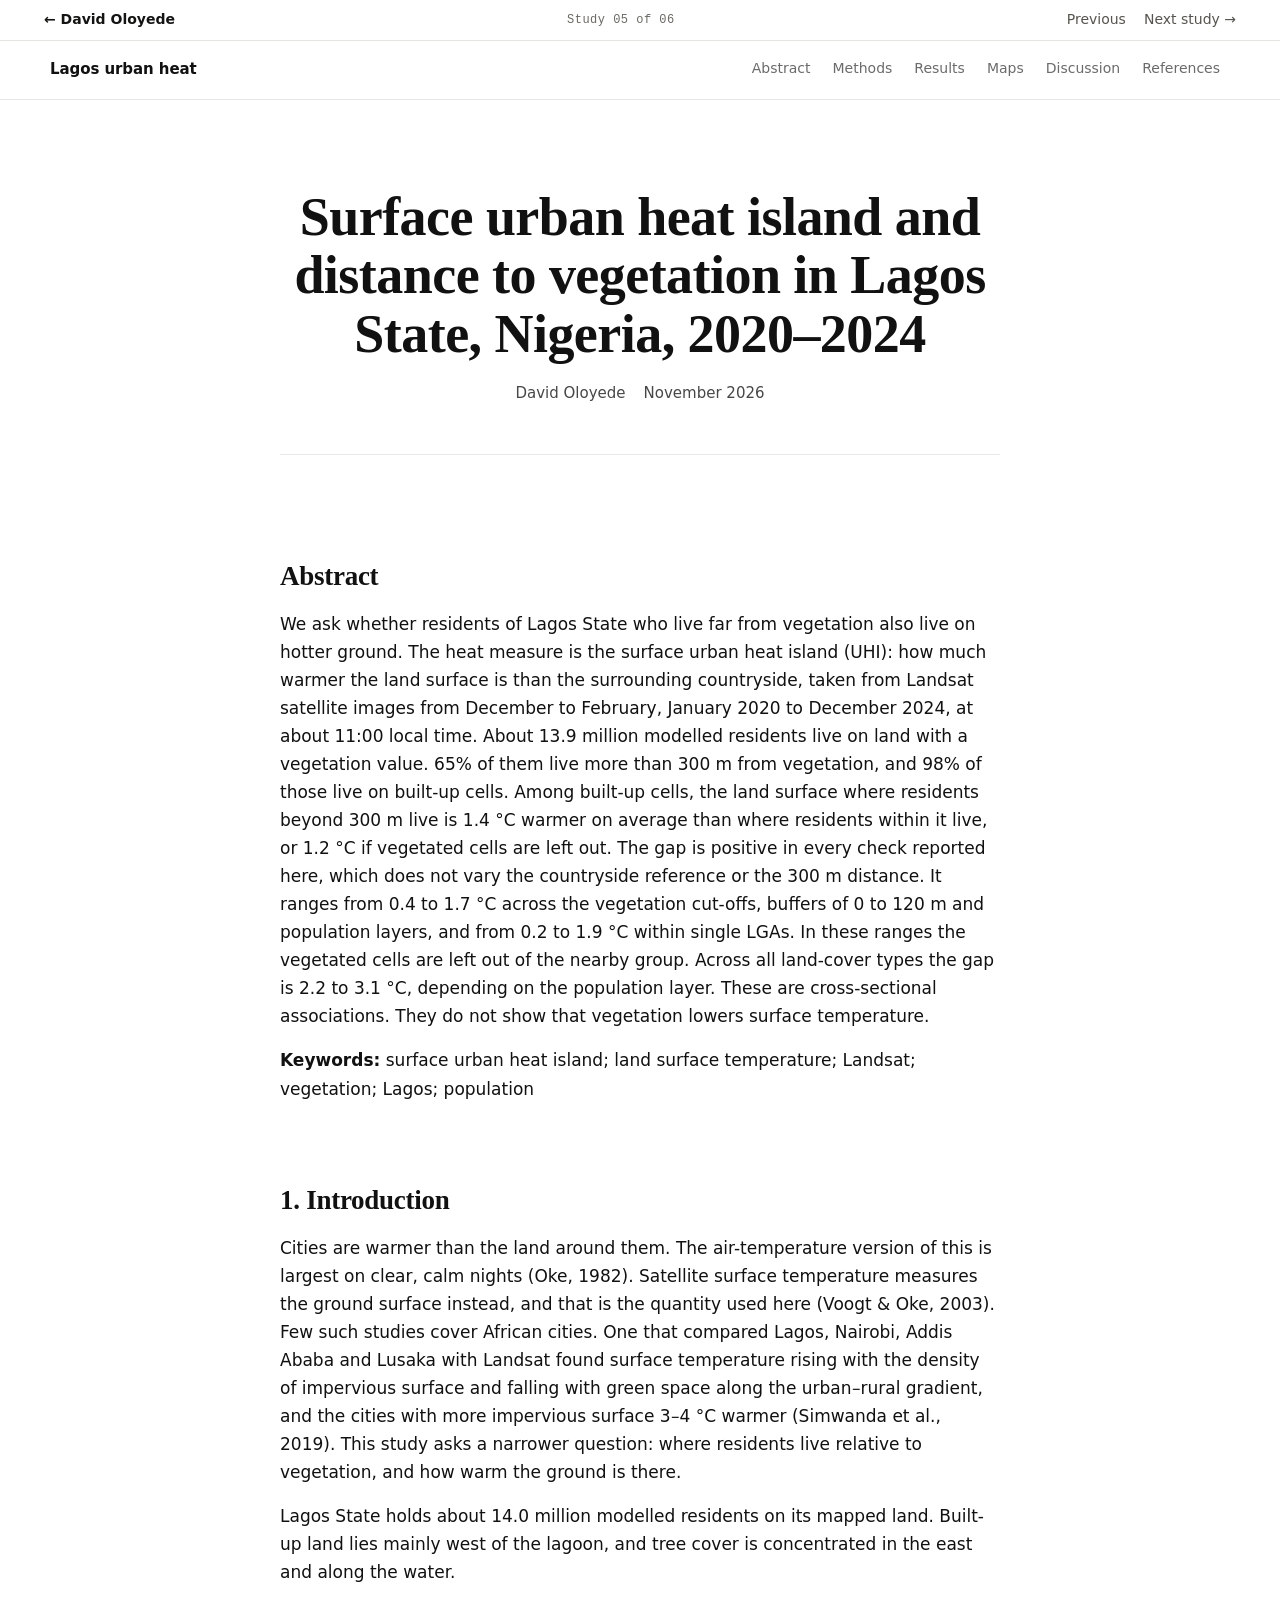
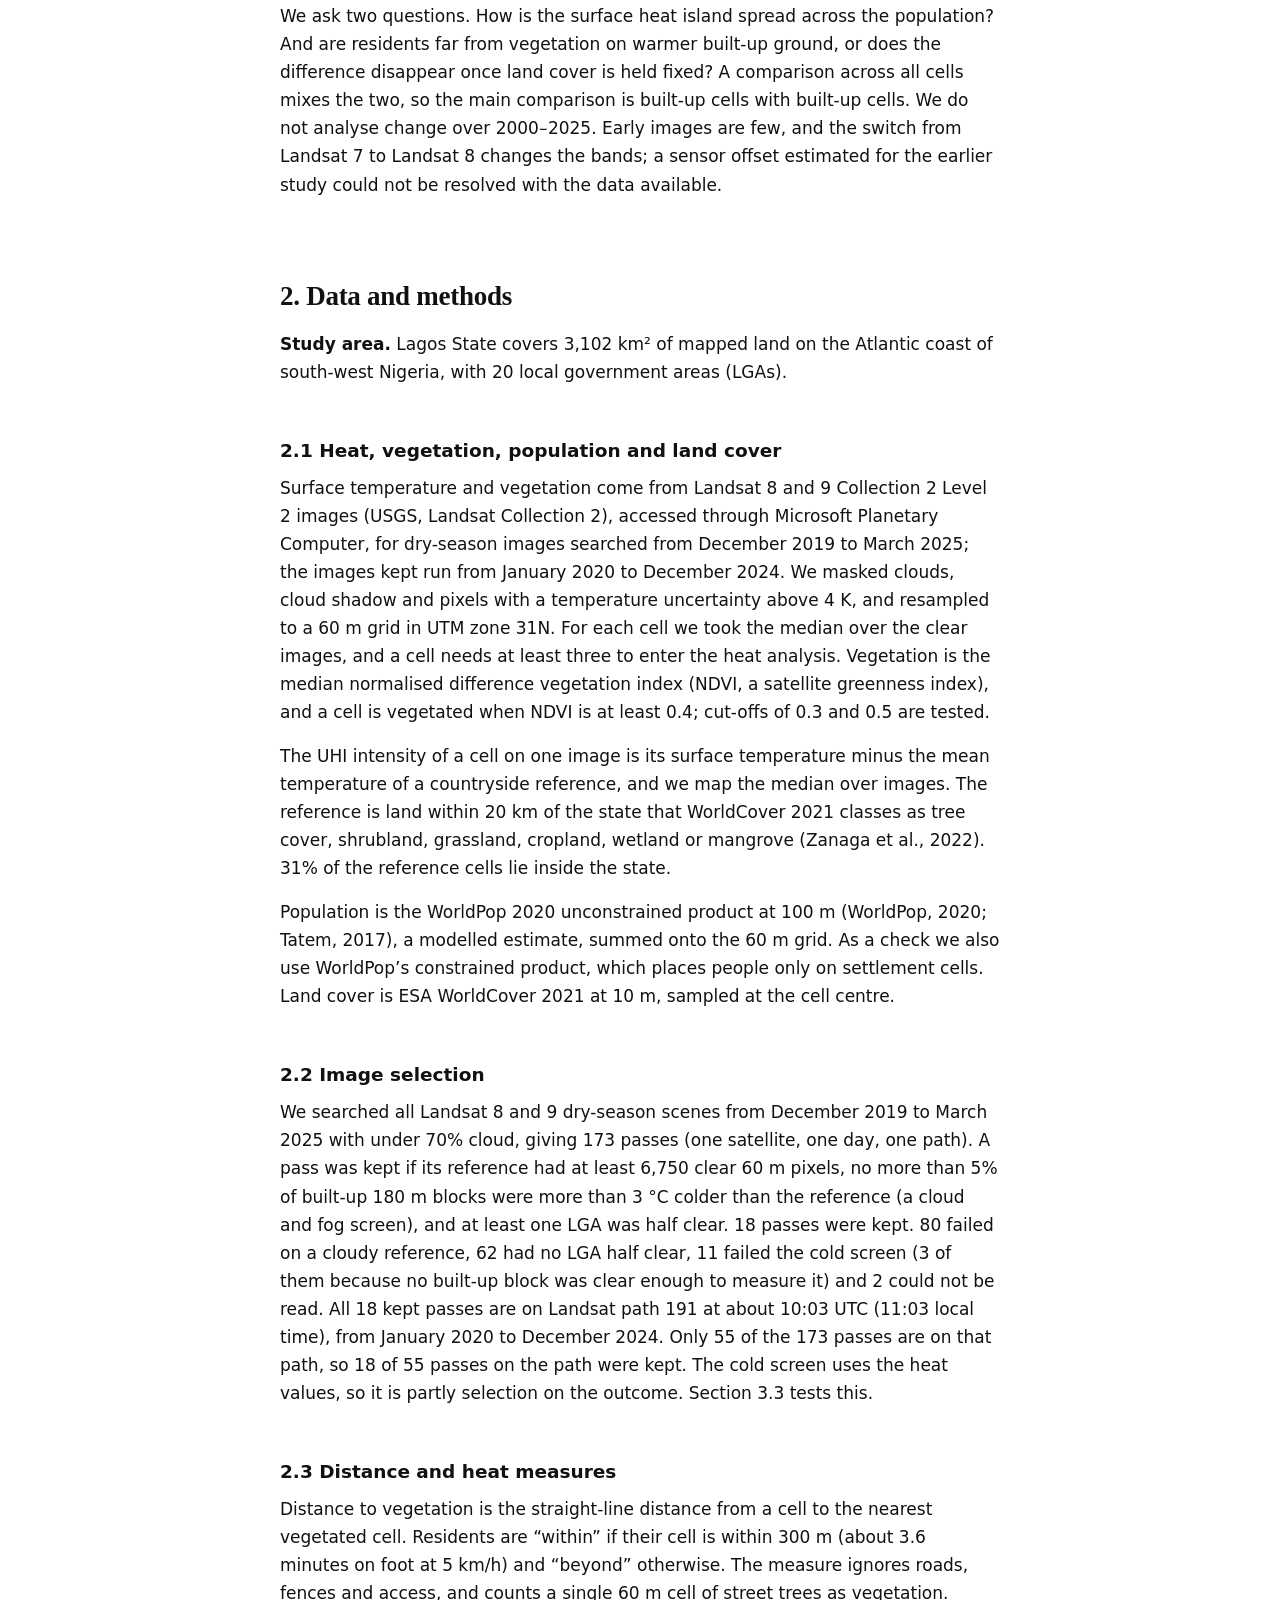
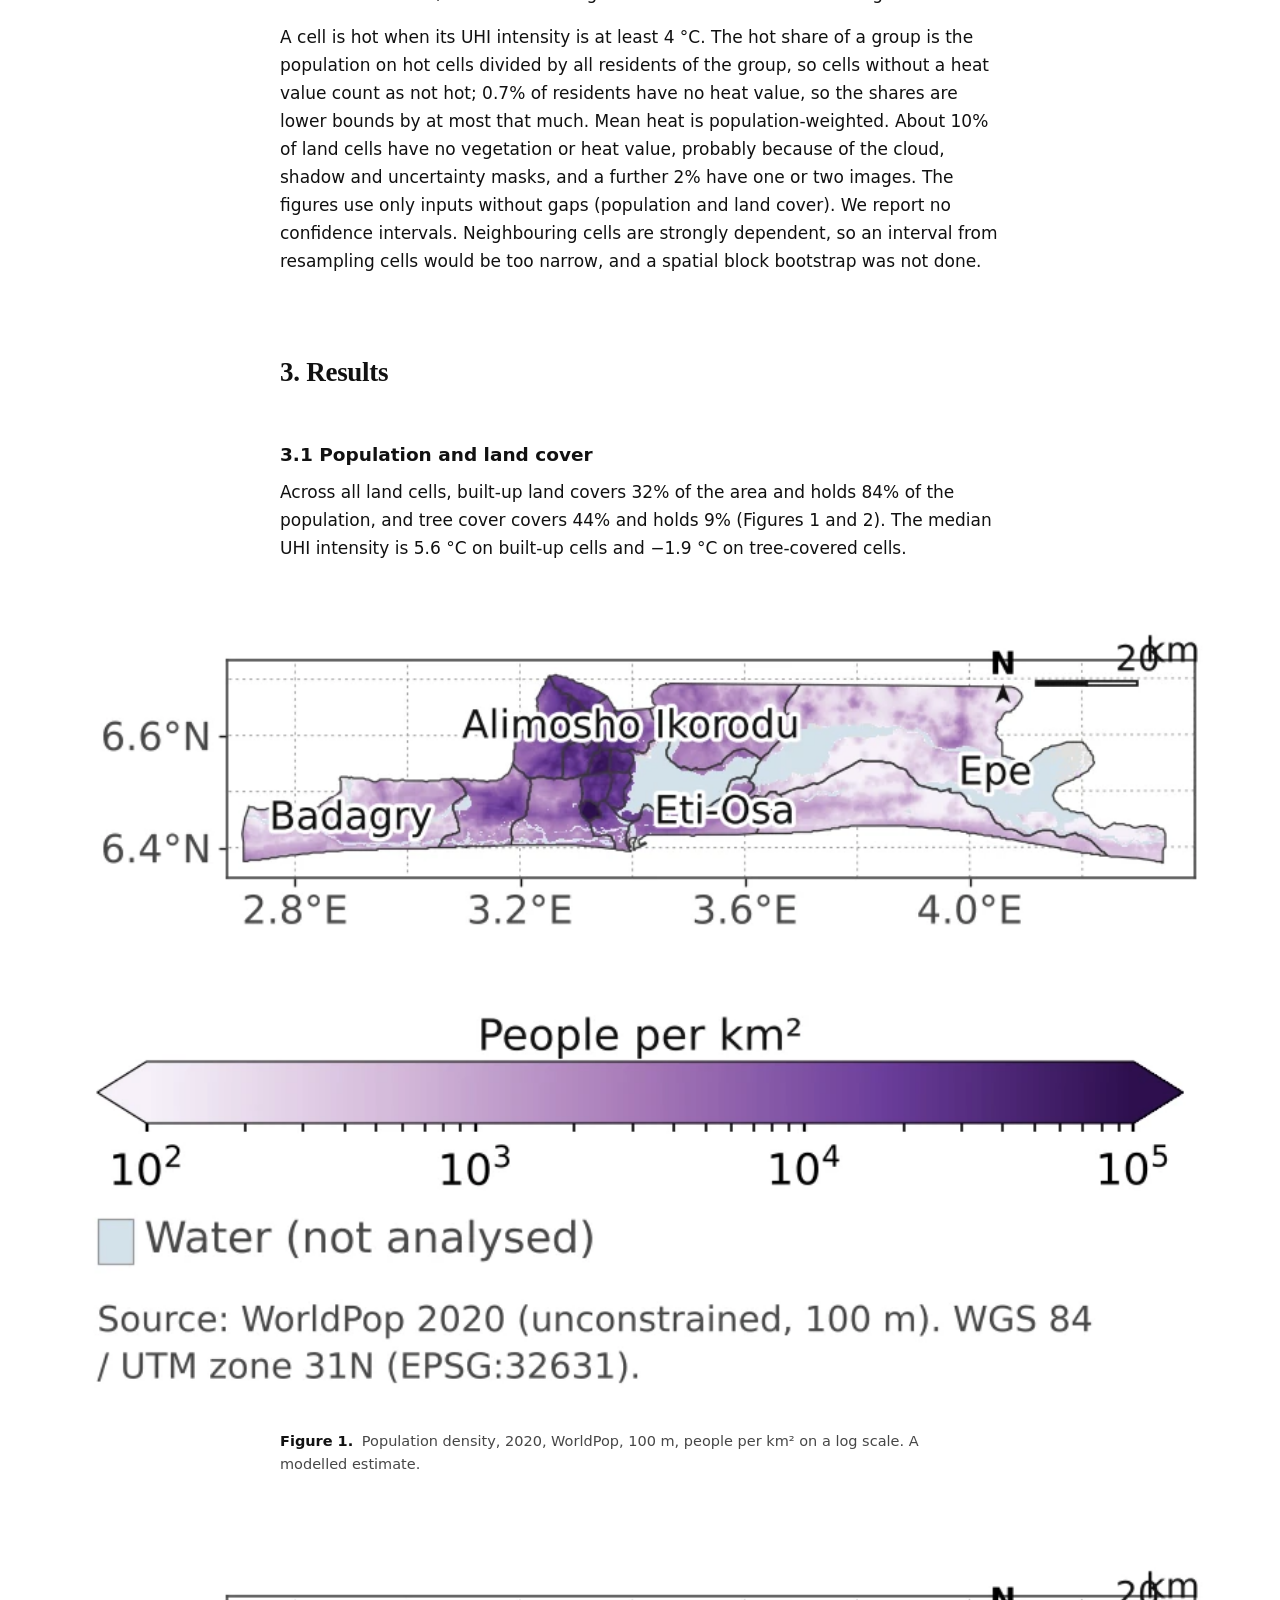
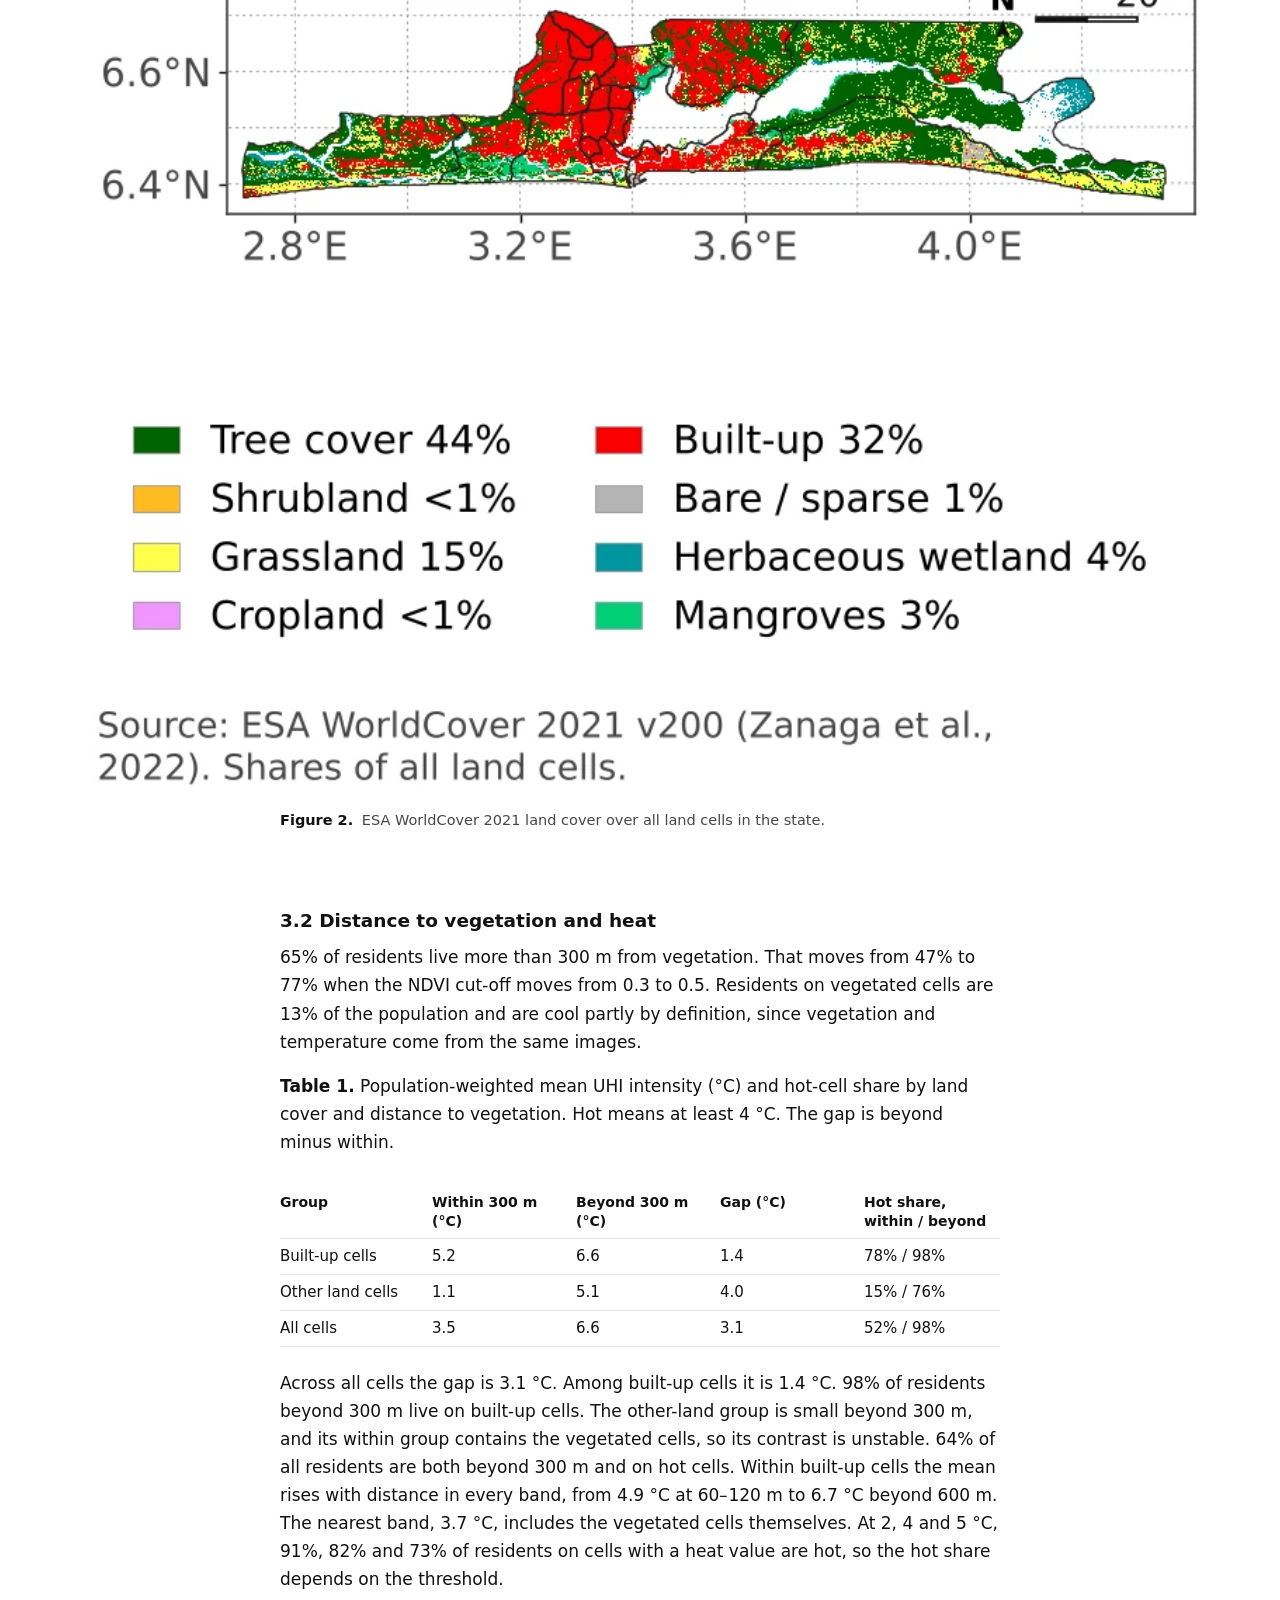
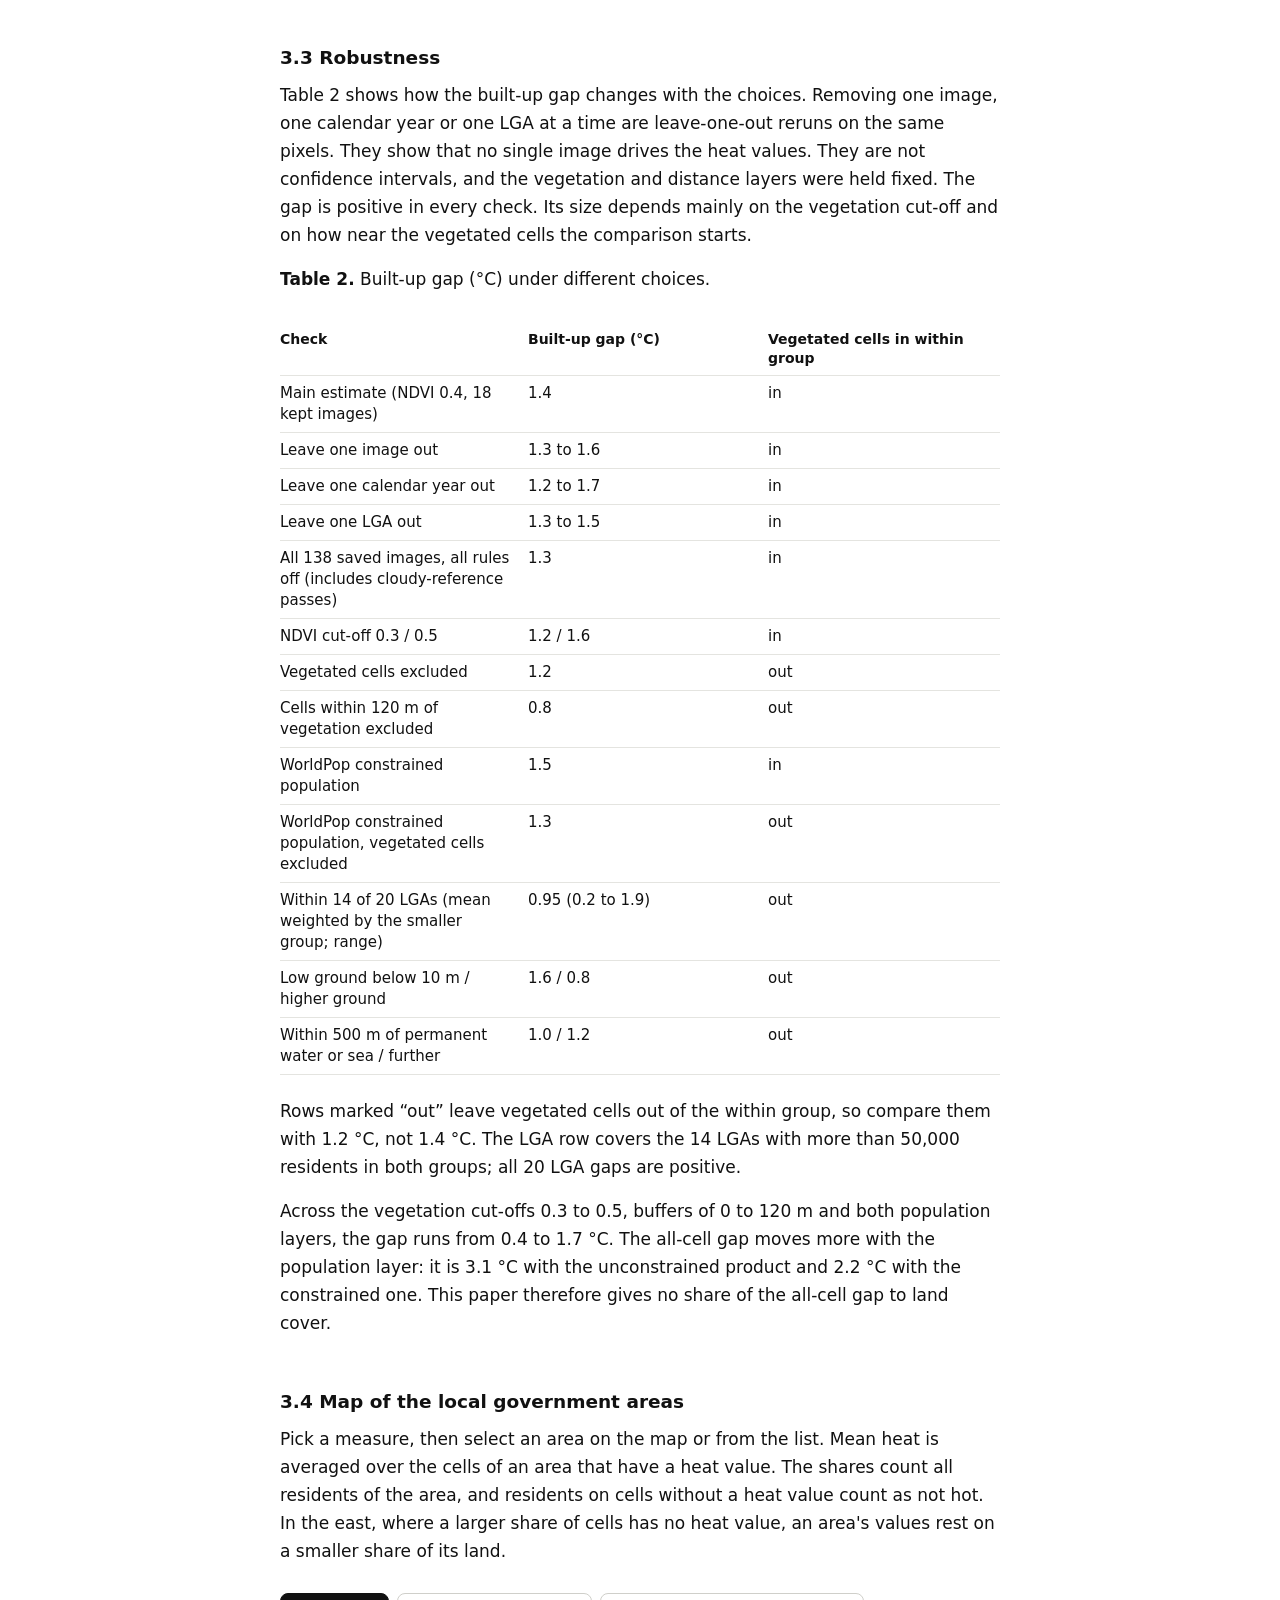
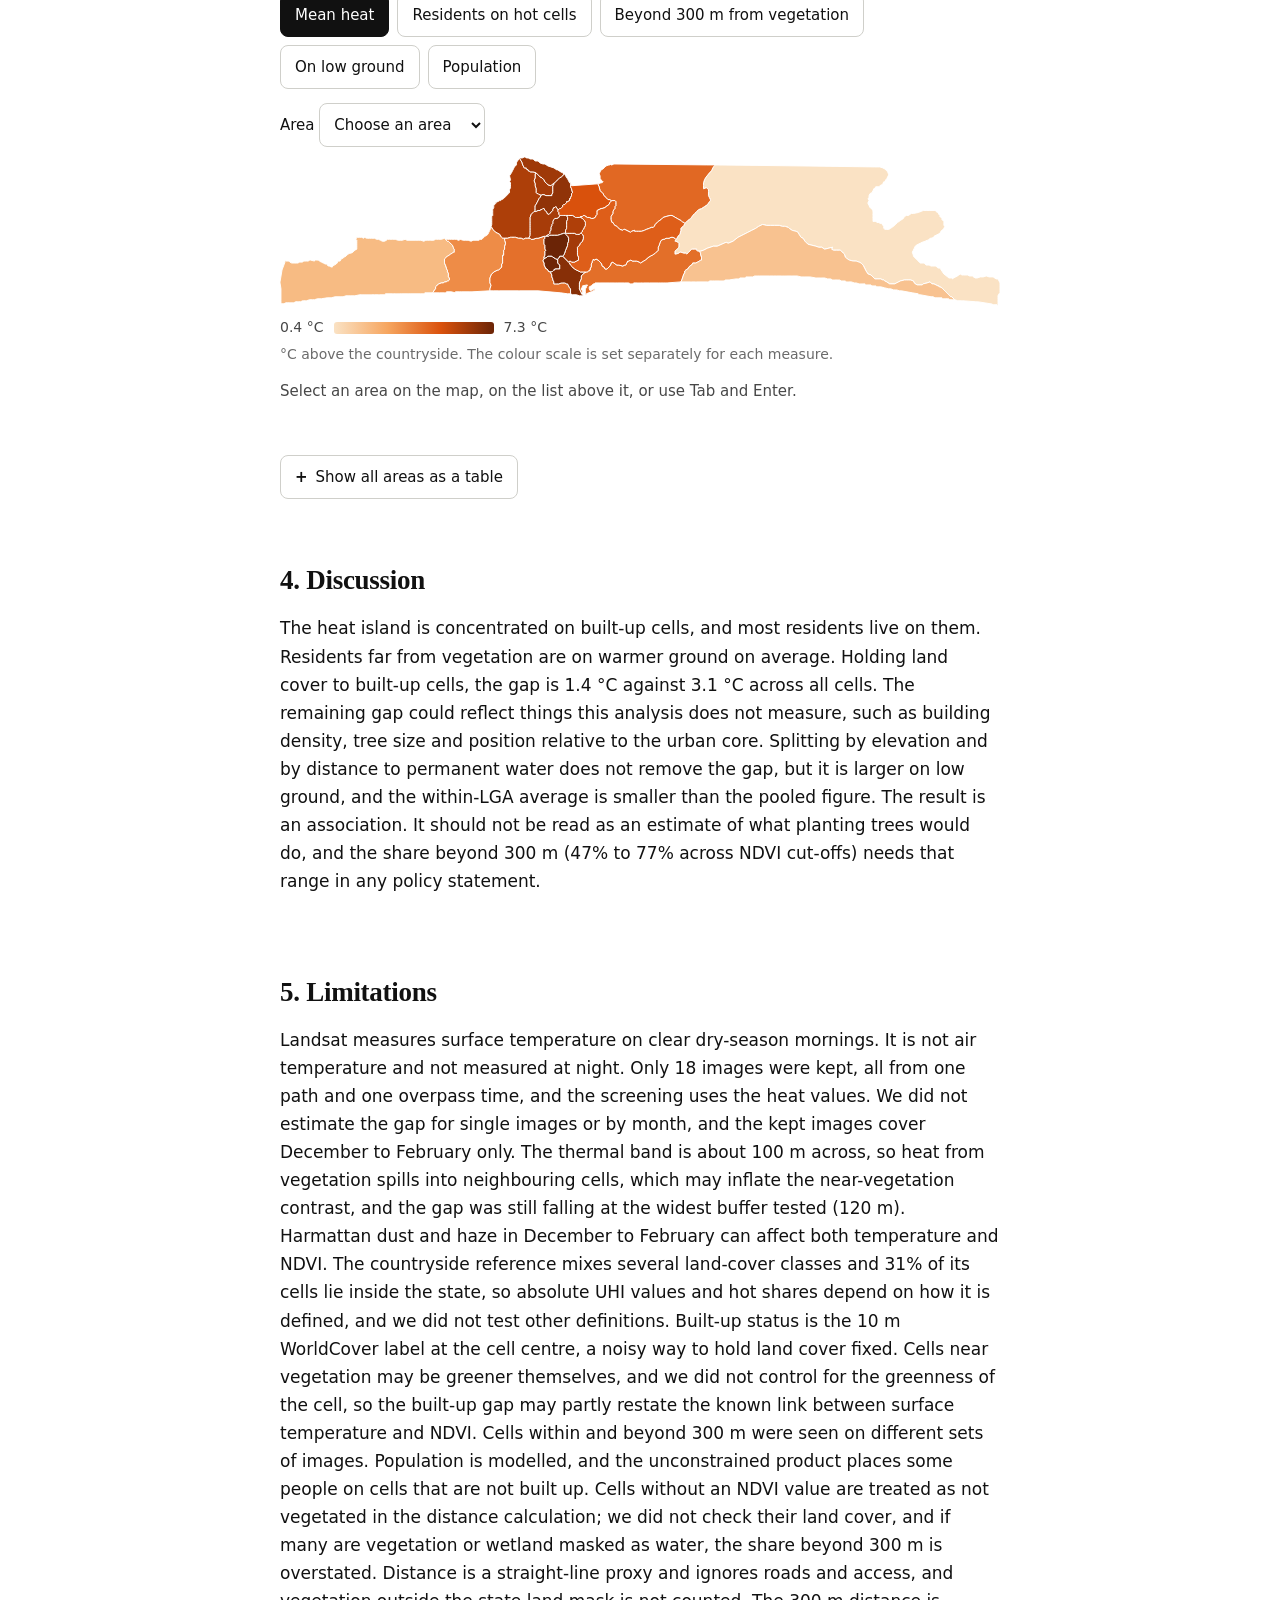
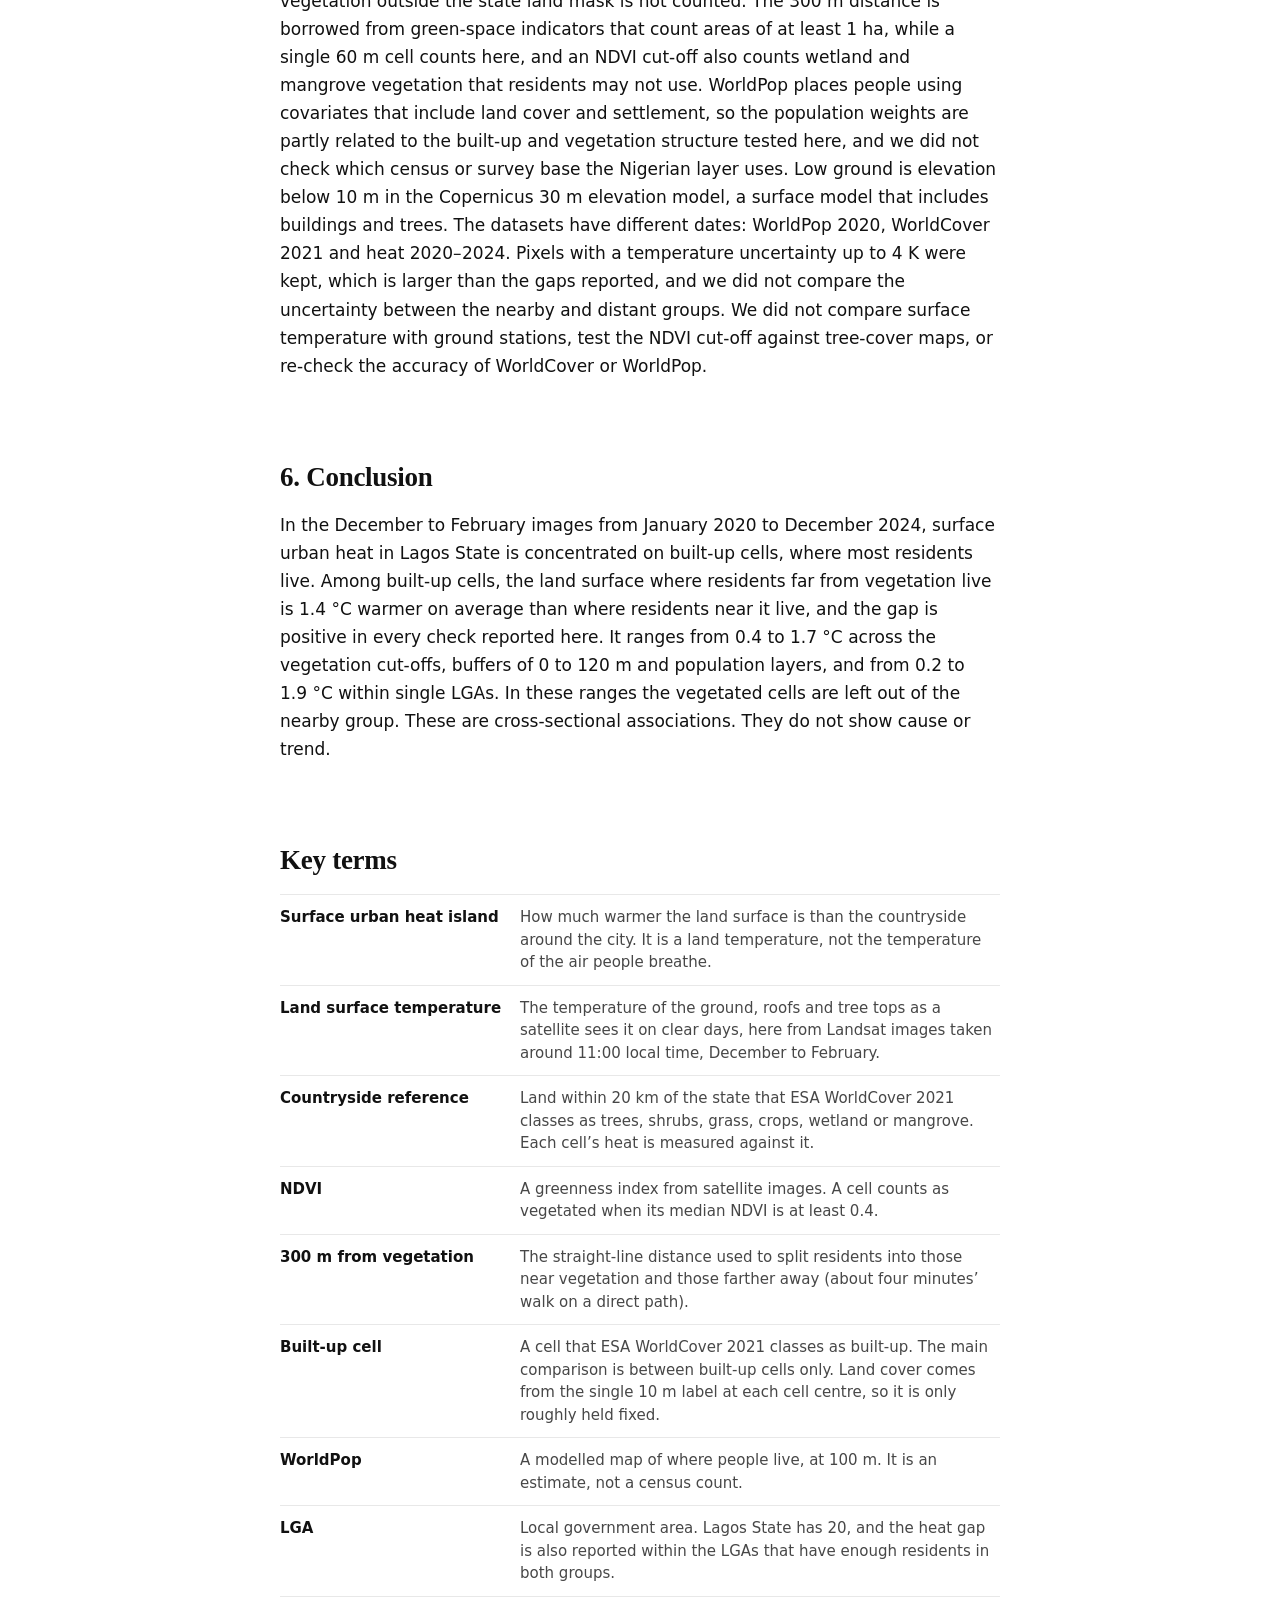
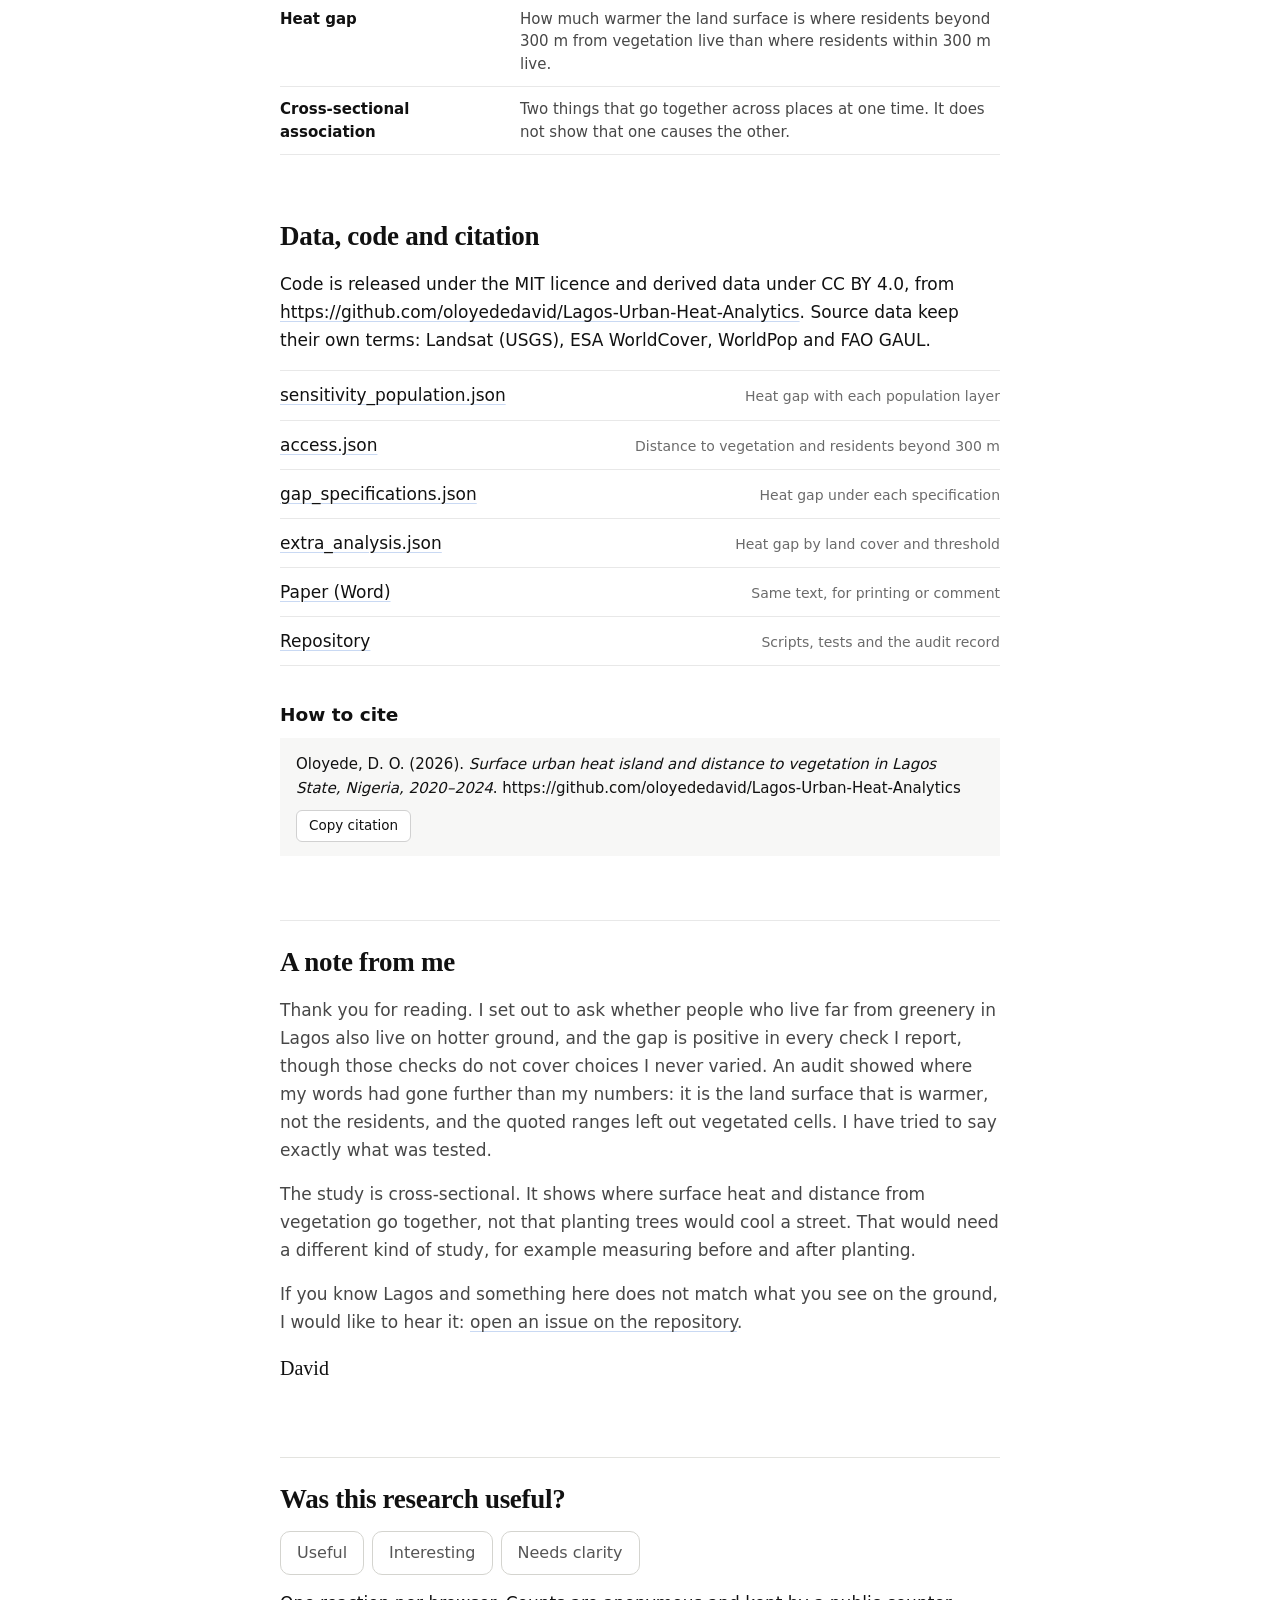
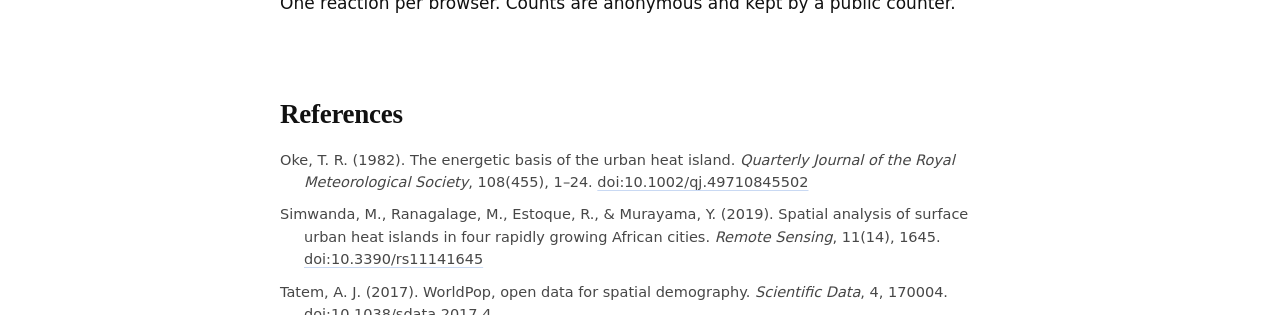
==== commit 7b90cfd1: "Paper, Word version and page with the new introduction text (the paper build needs rasters not in th" ====
--- a/docs/index.html
+++ b/docs/index.html
@@ -108,7 +108,14 @@
 <p>Cities are warmer than the land around them. The air-temperature
 version of this is largest on clear, calm nights (Oke, 1982). Satellite
 surface temperature measures the ground surface instead, and that is the
-quantity used here (Voogt &amp; Oke, 2003).</p>
+quantity used here (Voogt &amp; Oke, 2003). Few such studies cover
+African cities. One that compared Lagos, Nairobi, Addis Ababa and Lusaka
+with Landsat found surface temperature rising with the density of
+impervious surface and falling with green space along the urban–rural
+gradient, and the cities with more impervious surface 3–4 °C warmer
+(Simwanda et al., 2019). This study asks a narrower question: where
+residents live relative to vegetation, and how warm the ground is
+there.</p>
 <p>Lagos State holds about 14.0 million modelled residents on its mapped
 land. Built-up land lies mainly west of the lagoon, and tree cover is
 concentrated in the east and along the water.</p>
@@ -498,6 +505,7 @@
 <h2 id="references">References</h2>
 <ol class="refs" role="list">
 <li>Oke, T. R. (1982). The energetic basis of the urban heat island. <em>Quarterly Journal of the Royal Meteorological Society</em>, 108(455), 1–24. <a href="https://doi.org/10.1002/qj.49710845502">doi:10.1002/qj.49710845502</a></li>
+<li>Simwanda, M., Ranagalage, M., Estoque, R., &amp; Murayama, Y. (2019). Spatial analysis of surface urban heat islands in four rapidly growing African cities. <em>Remote Sensing</em>, 11(14), 1645. <a href="https://doi.org/10.3390/rs11141645">doi:10.3390/rs11141645</a></li>
 <li>Tatem, A. J. (2017). WorldPop, open data for spatial demography. <em>Scientific Data</em>, 4, 170004. <a href="https://doi.org/10.1038/sdata.2017.4">doi:10.1038/sdata.2017.4</a></li>
 <li>USGS. Landsat Collection 2 Level 2 surface temperature and reflectance products, accessed through Microsoft Planetary Computer.</li>
 <li>Voogt, J. A., &amp; Oke, T. R. (2003). Thermal remote sensing of urban climates. <em>Remote Sensing of Environment</em>, 86(3), 370–384. <a href="https://doi.org/10.1016/S0034-4257(03)00079-8">doi:10.1016/S0034-4257(03)00079-8</a></li>
--- a/docs/assets/style.css
+++ b/docs/assets/style.css
@@ -851,3 +851,11 @@
 /* consistency with the portfolio: left-aligned text, portfolio blue */
 :root { --accent: #1f5fae; }
 .article section > p, .article section li, .note p, .citation p, figcaption, .eqx-text { text-align: left; hyphens: manual; -webkit-hyphens: manual; }
+
+/* Key terms: the same plain-language list as on the hydrology study */
+.glossary { display: grid; grid-template-columns: minmax(180px, 1fr) minmax(0, 2fr); gap: 0; margin: 0; border-top: 1px solid var(--rule); }
+.glossary dt, .glossary dd { margin: 0; padding: 11px 0; border-bottom: 1px solid var(--rule); font-size: 15px; line-height: 1.5; }
+.glossary dt { font-weight: 700; padding-right: 16px; }
+.glossary dd { color: var(--ink-2); }
+@media (max-width: 860px) { .glossary { grid-template-columns: 1fr; } .glossary dt { border-bottom: 0; padding-bottom: 0; } .glossary dd { padding-top: 3px; } }
+
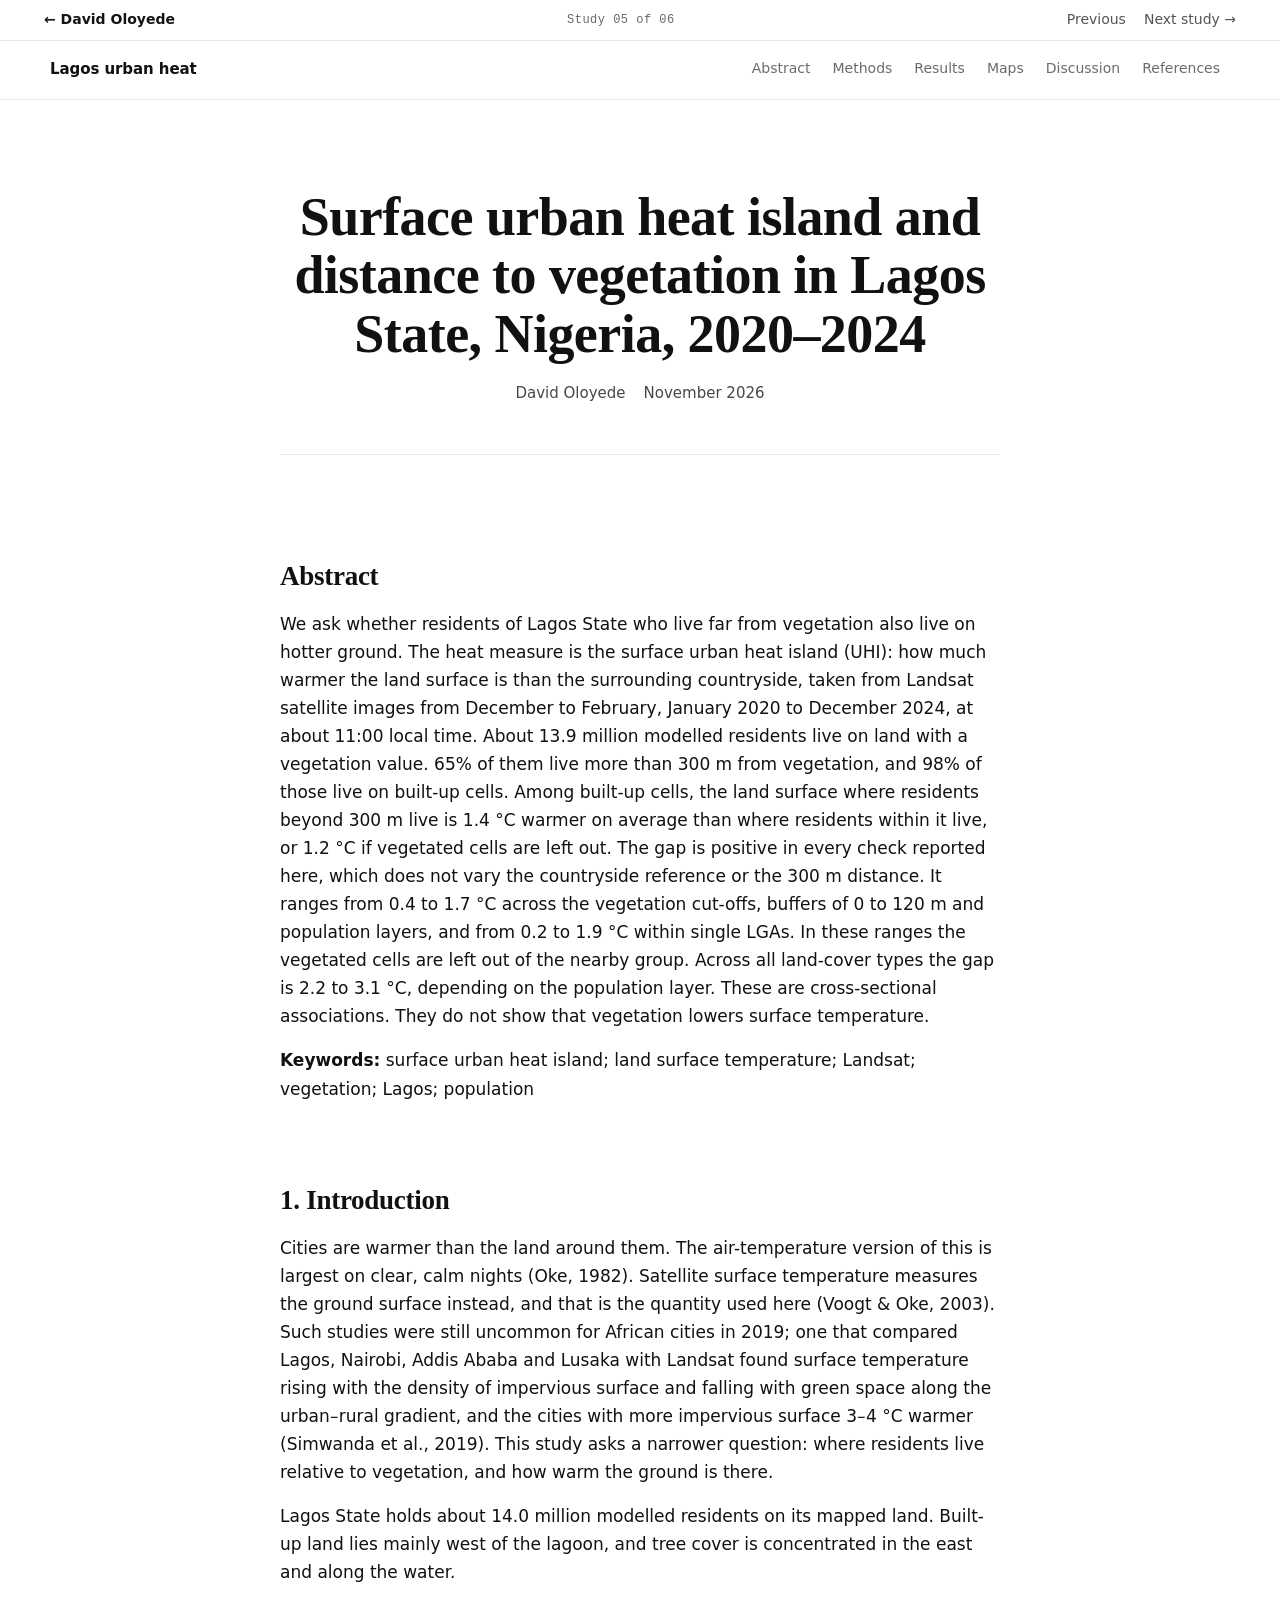
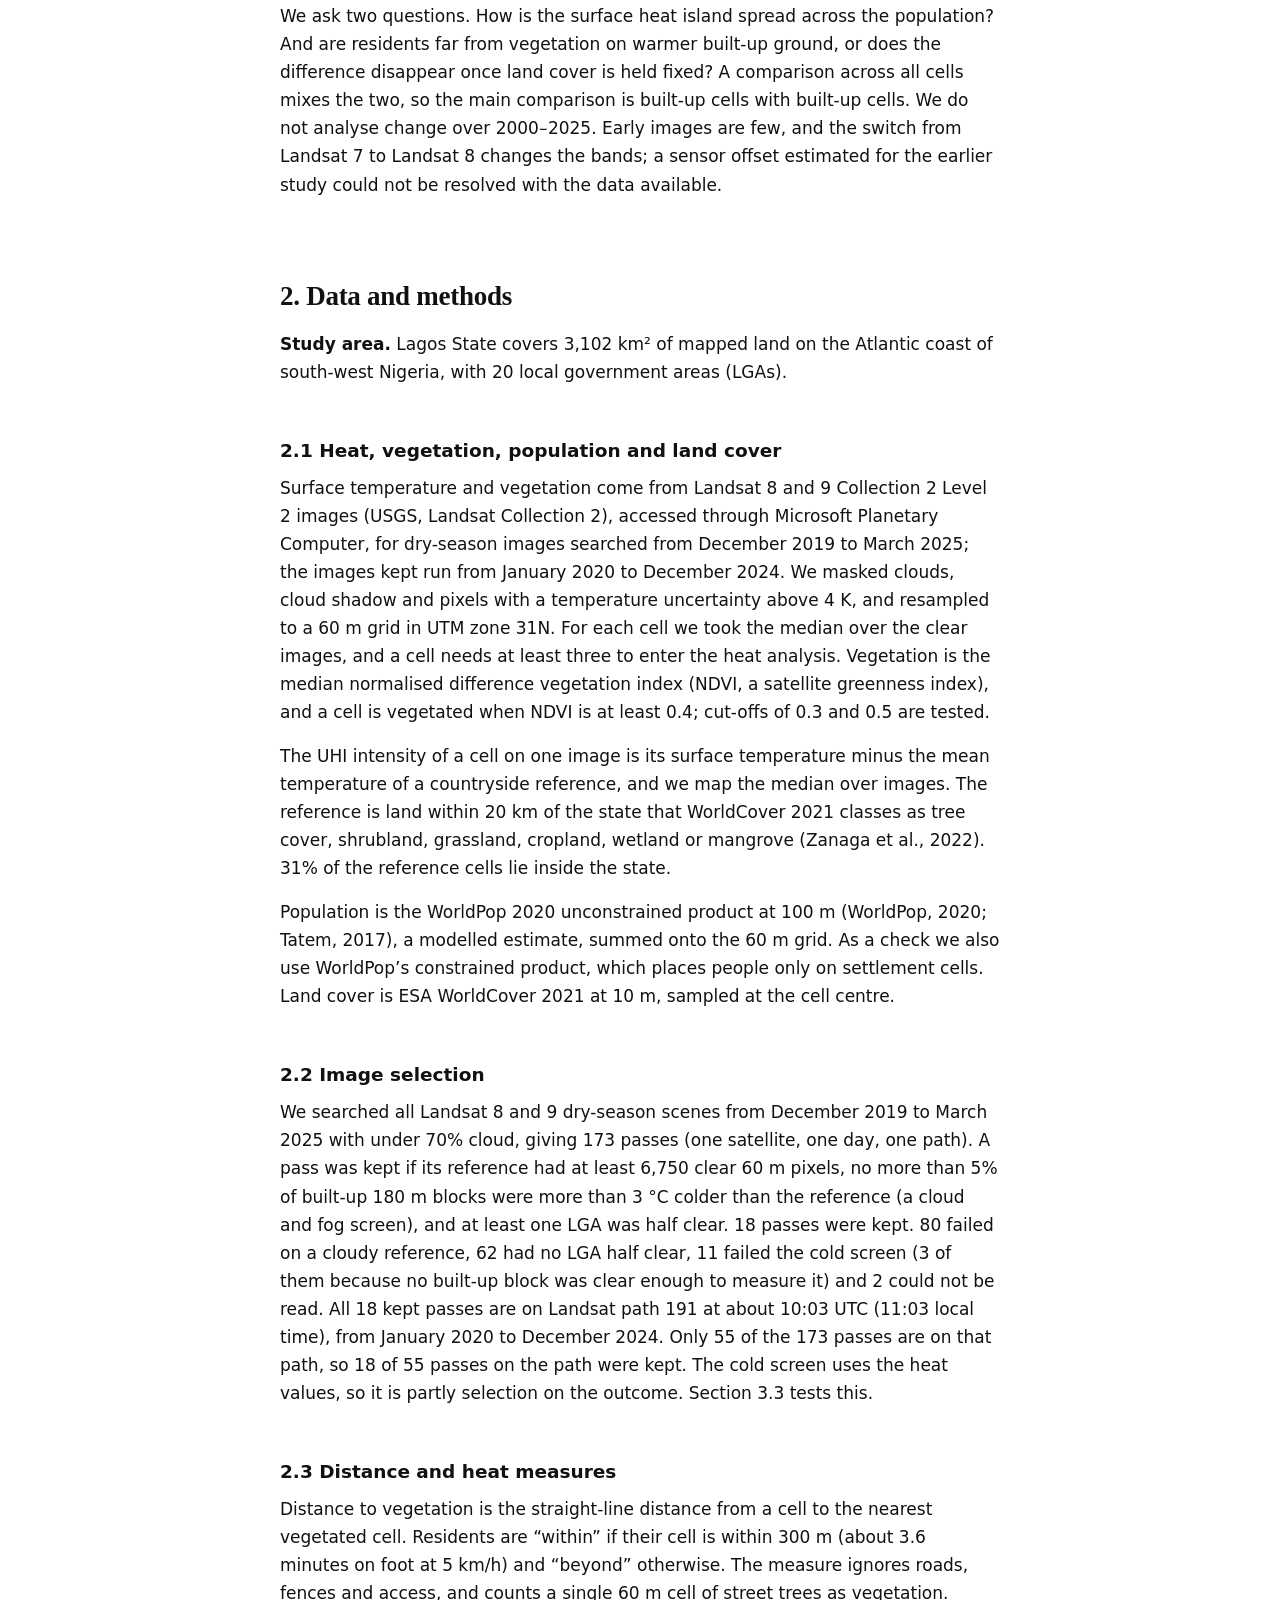
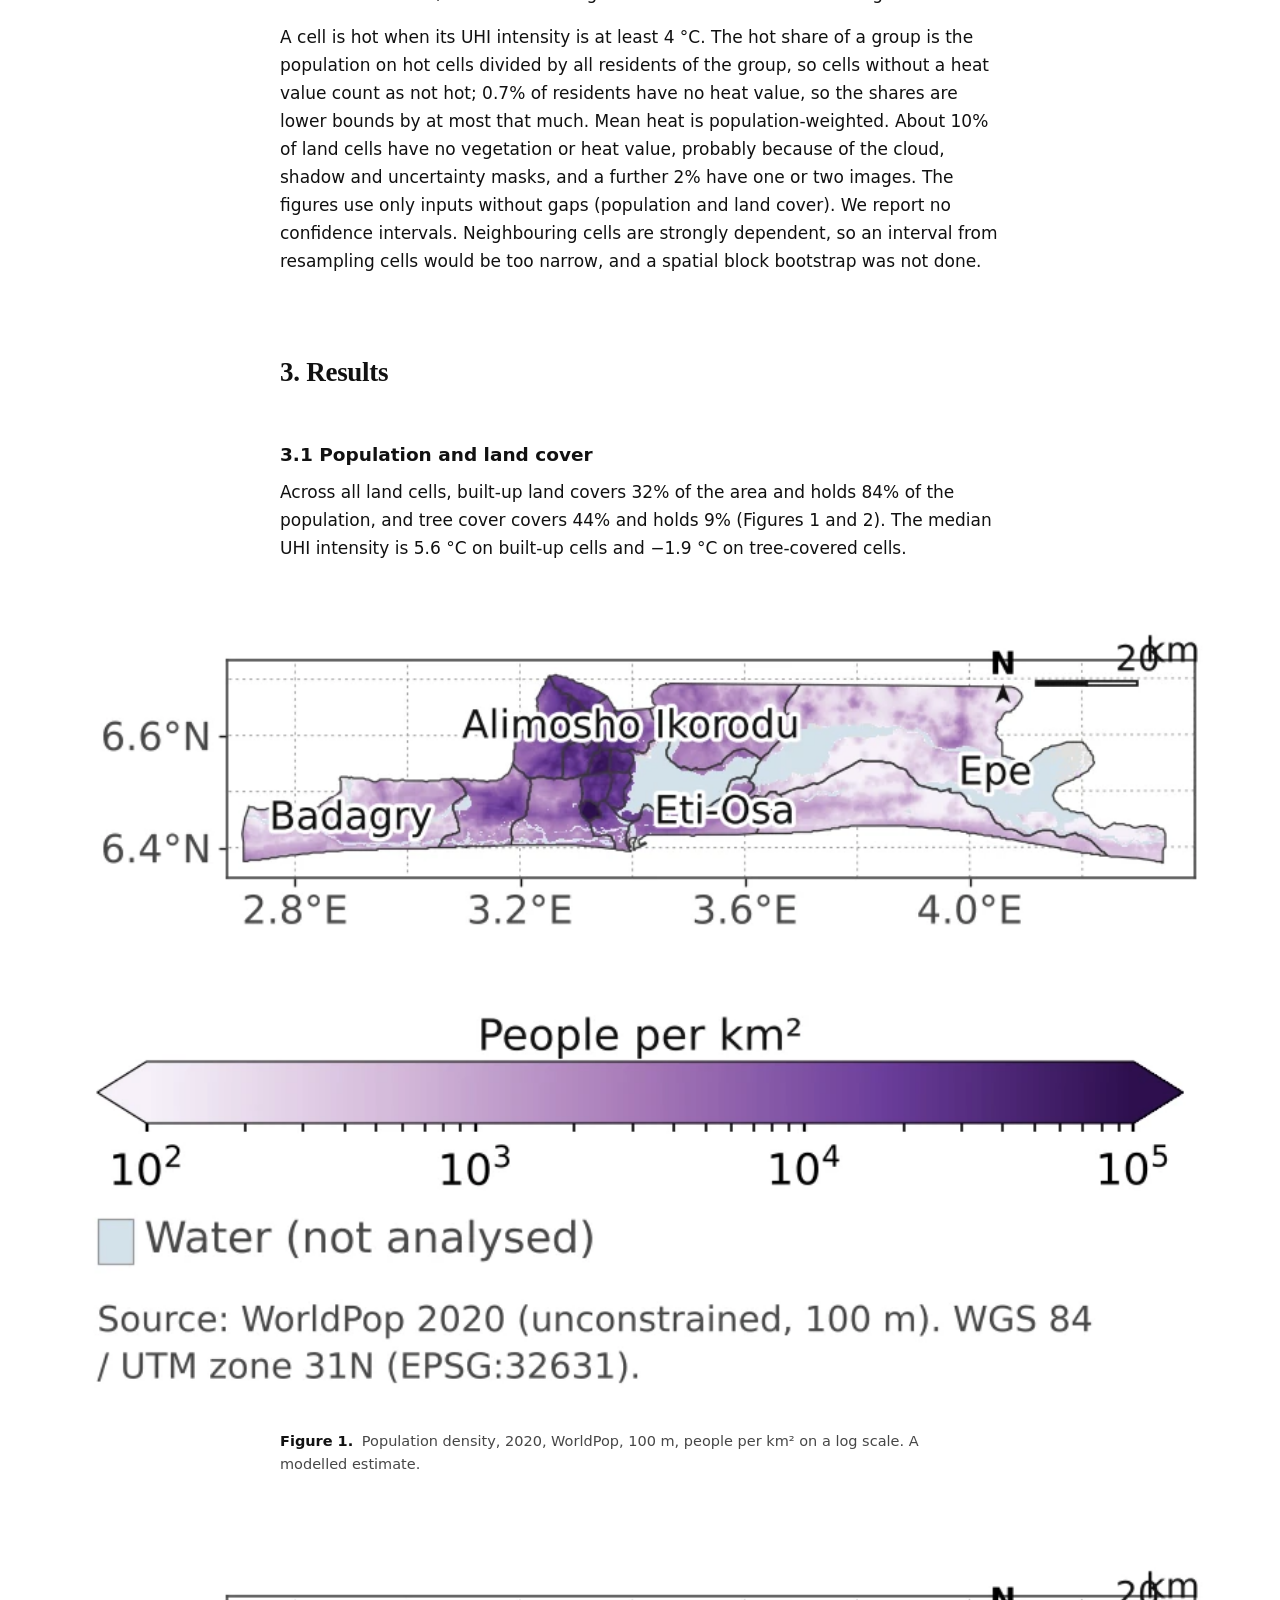
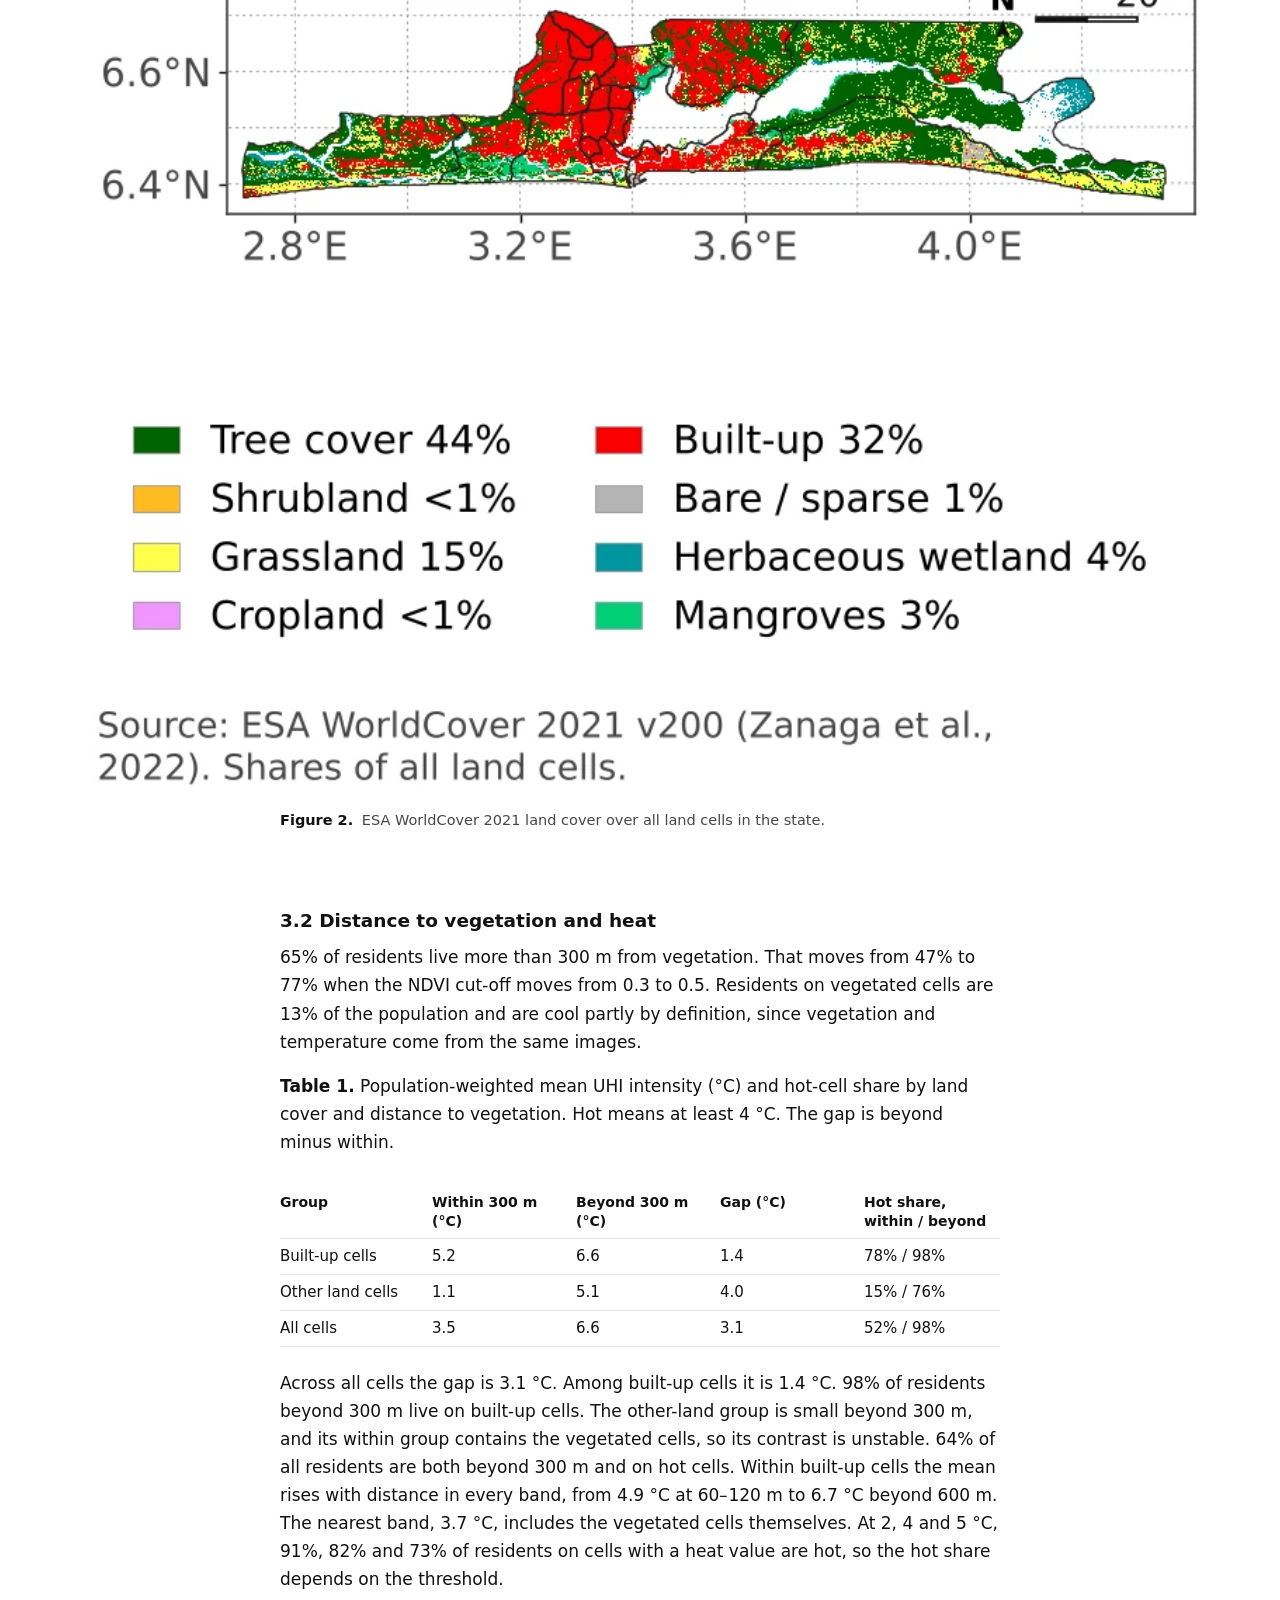
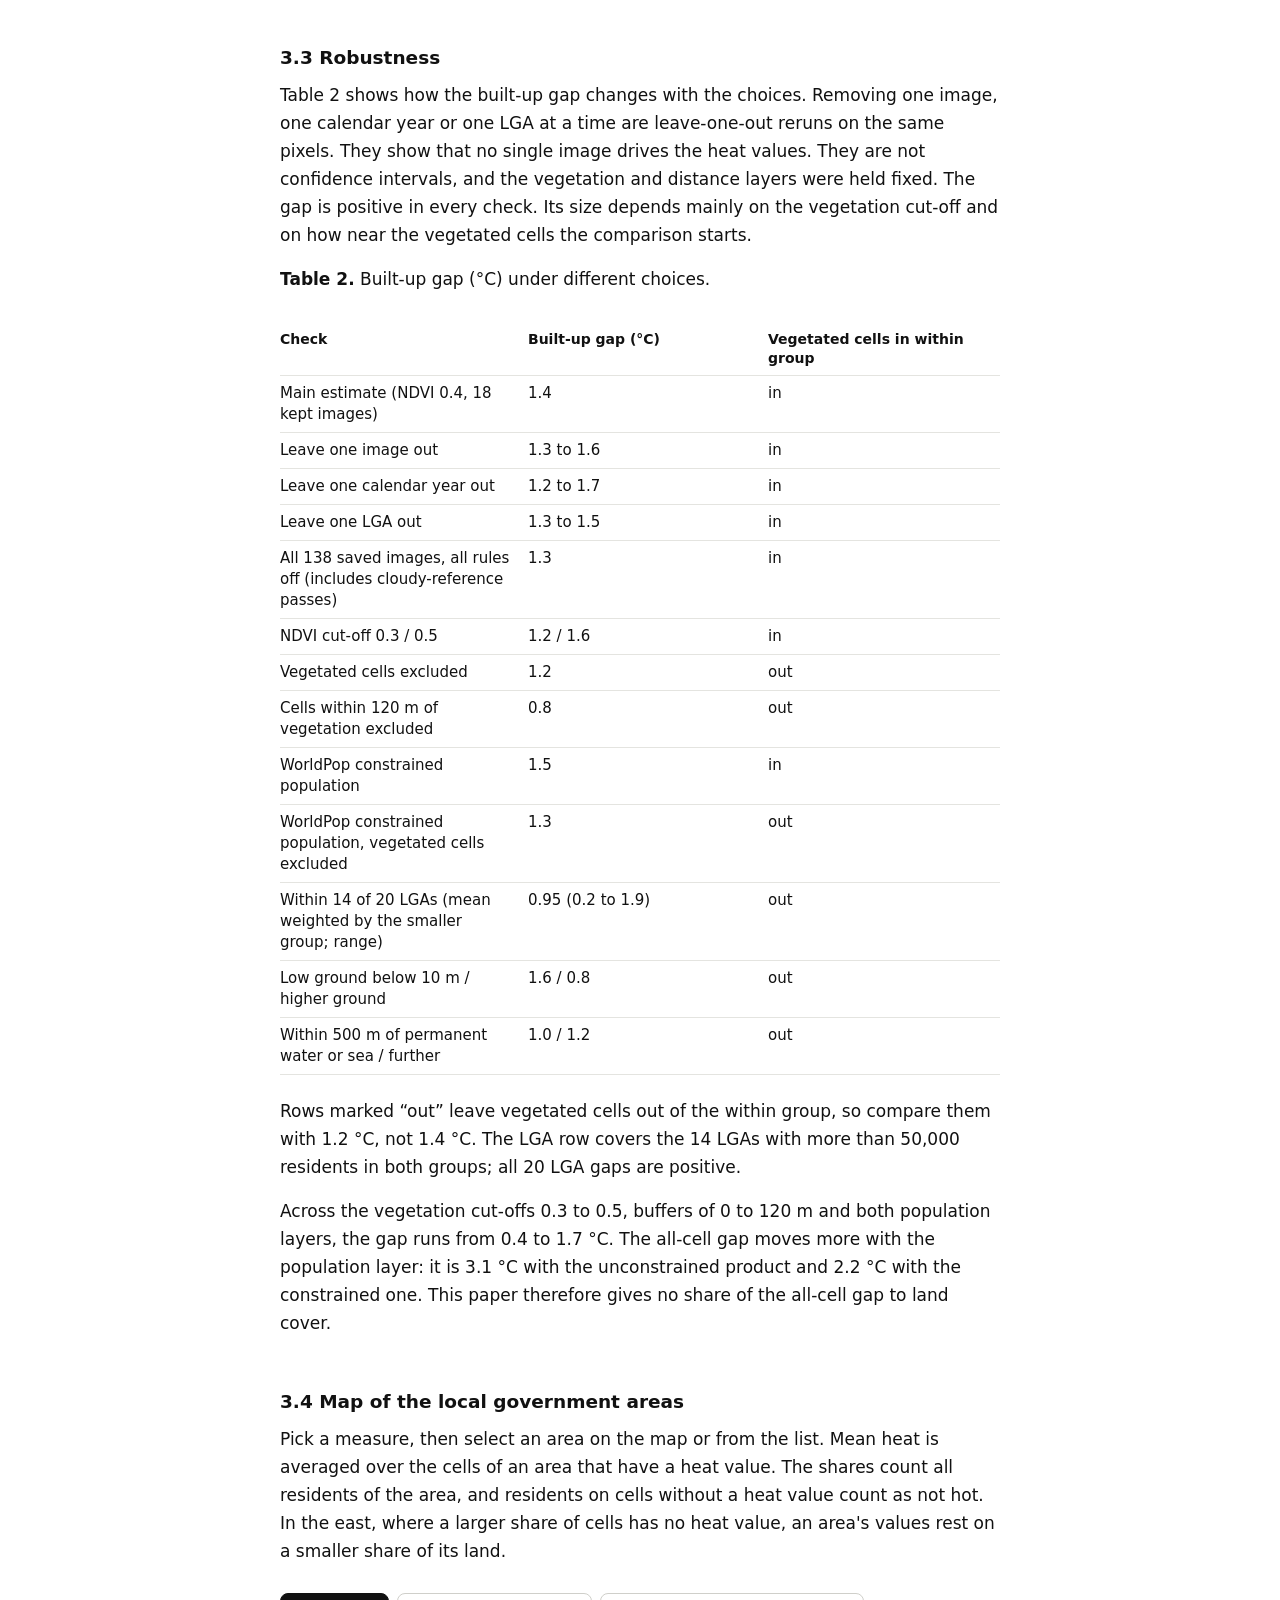
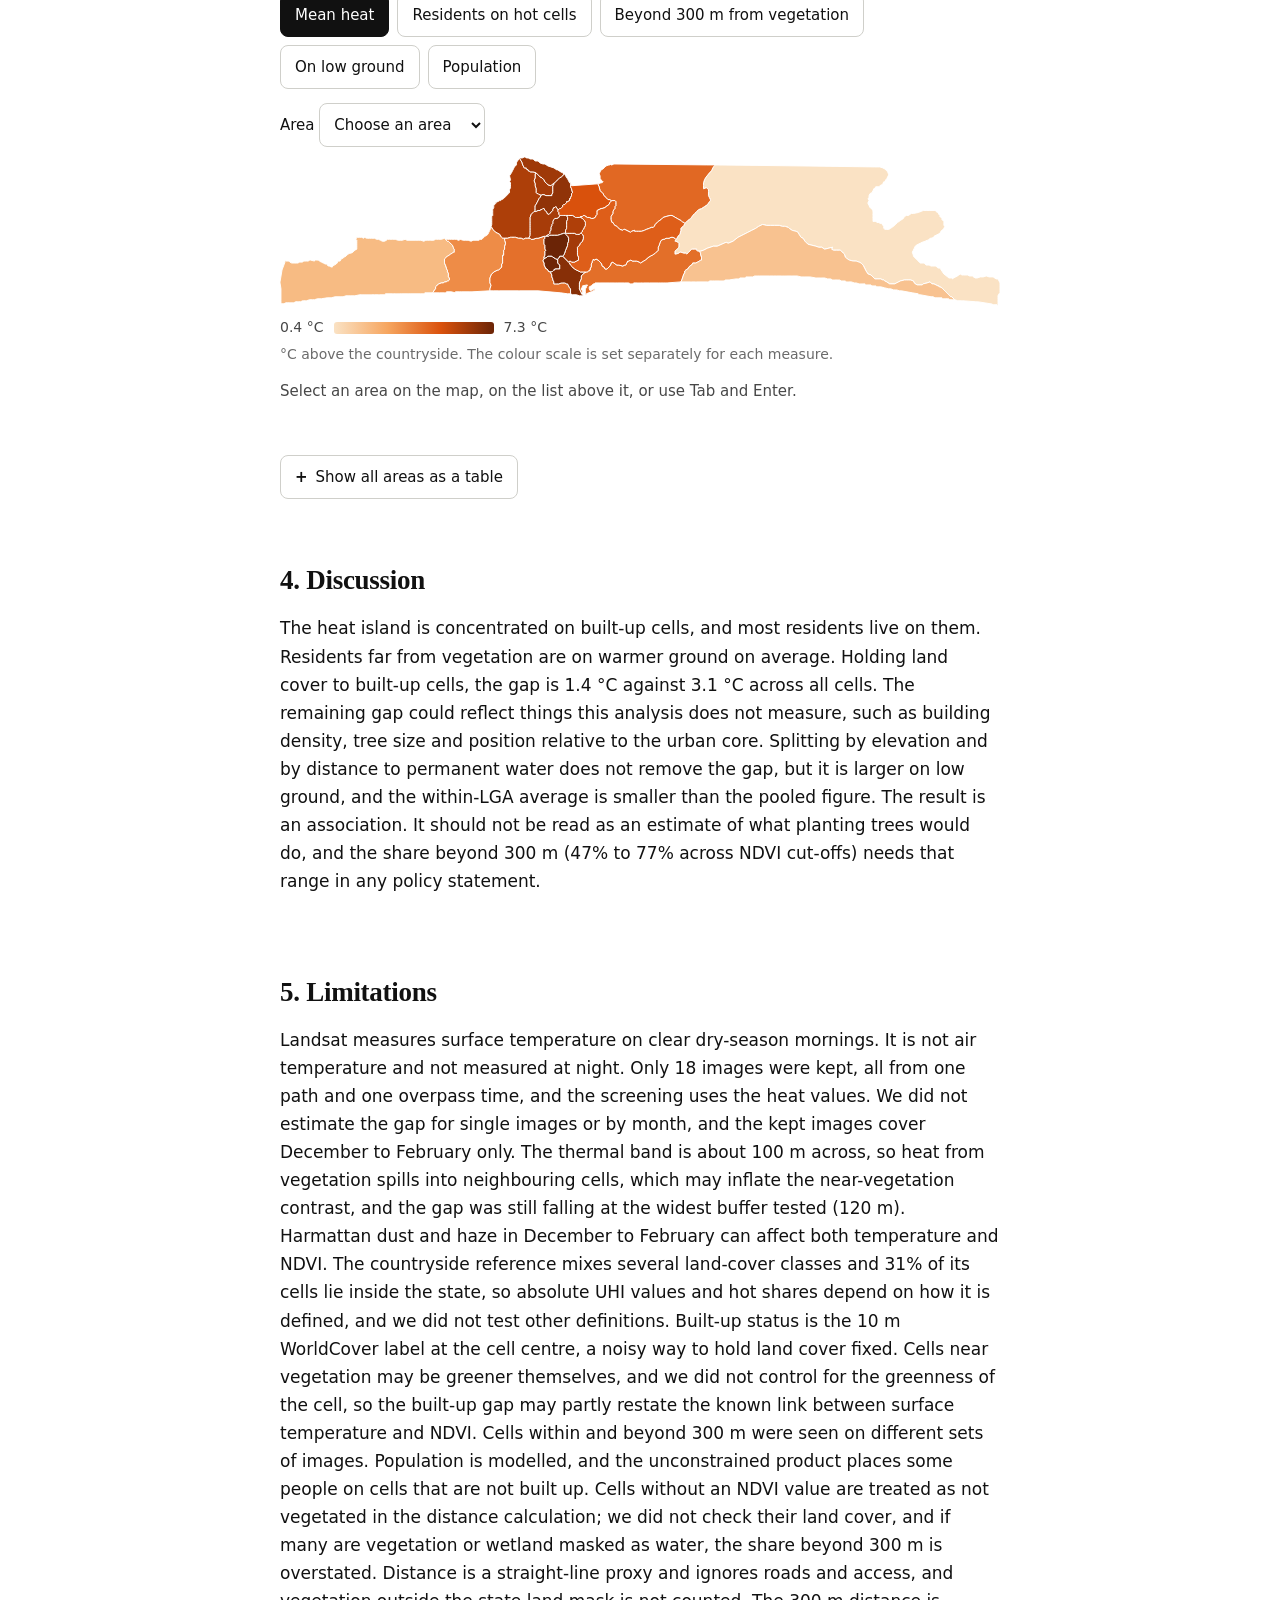
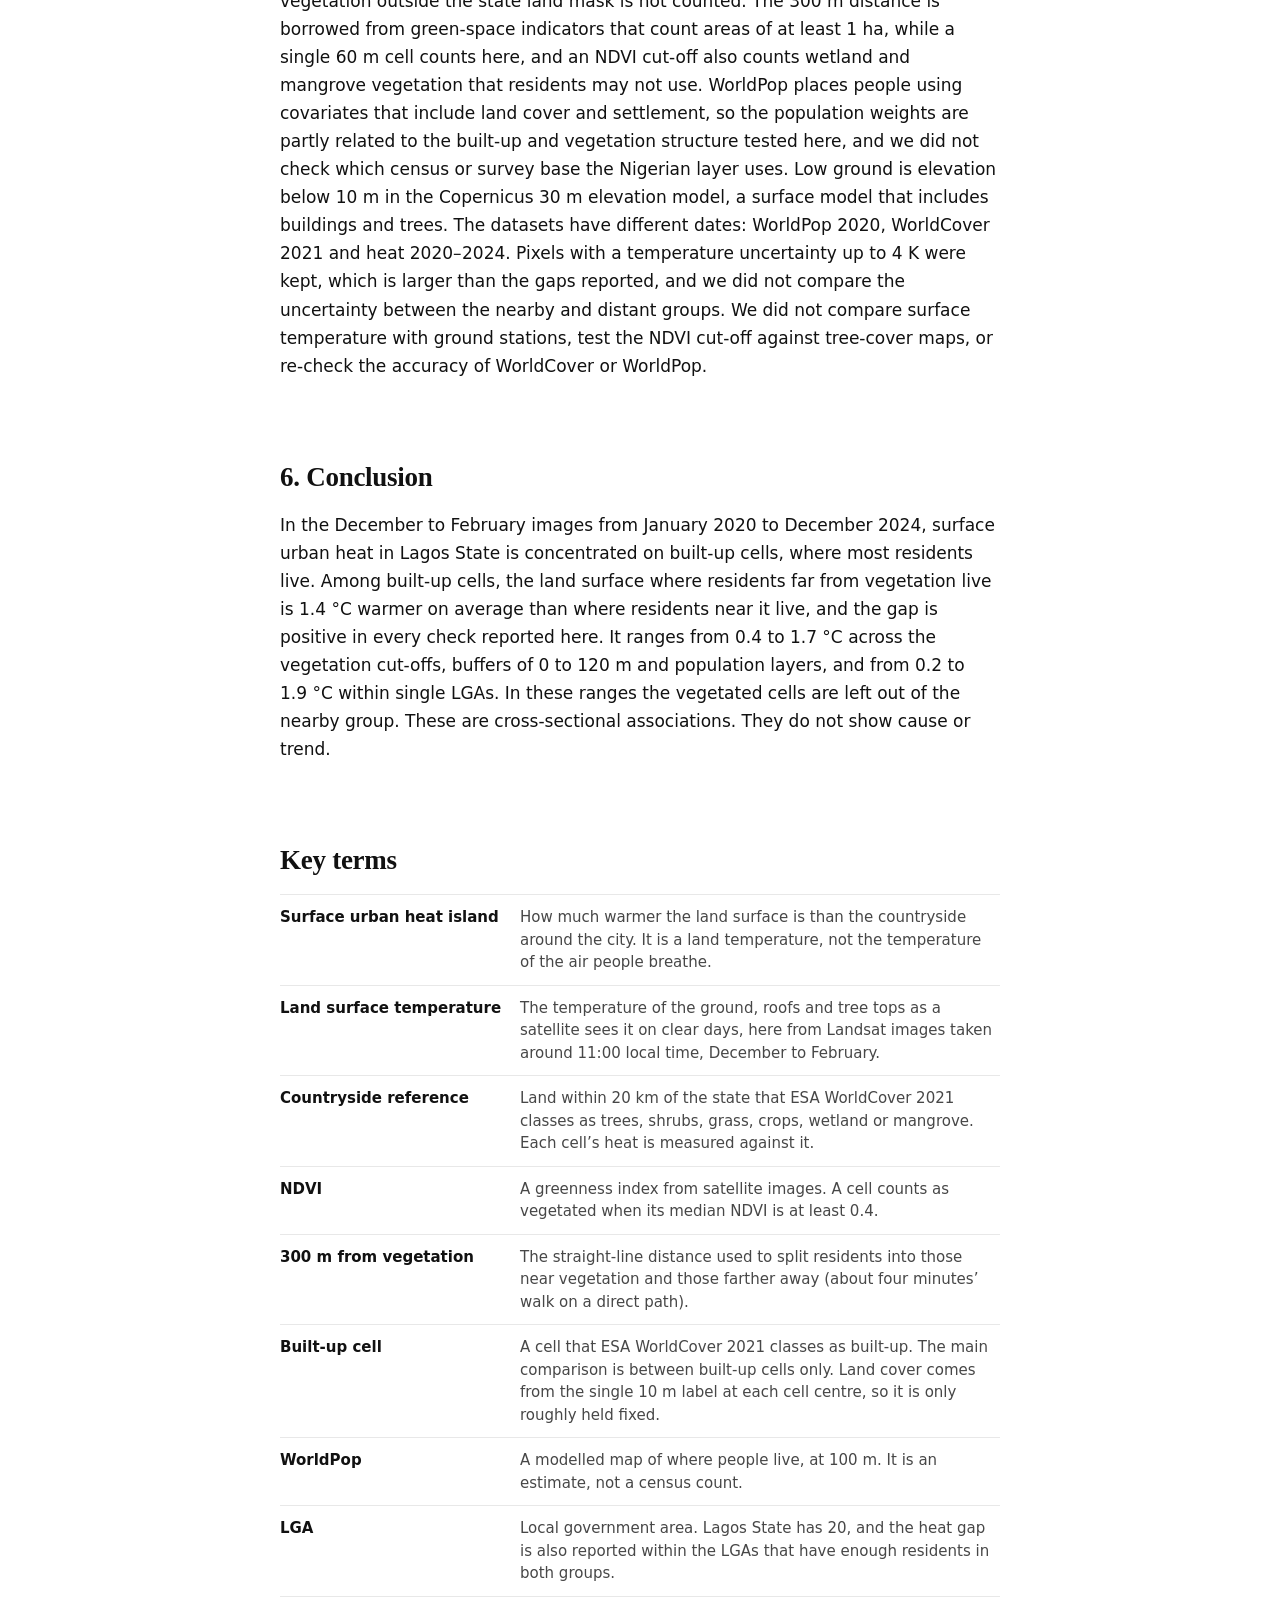
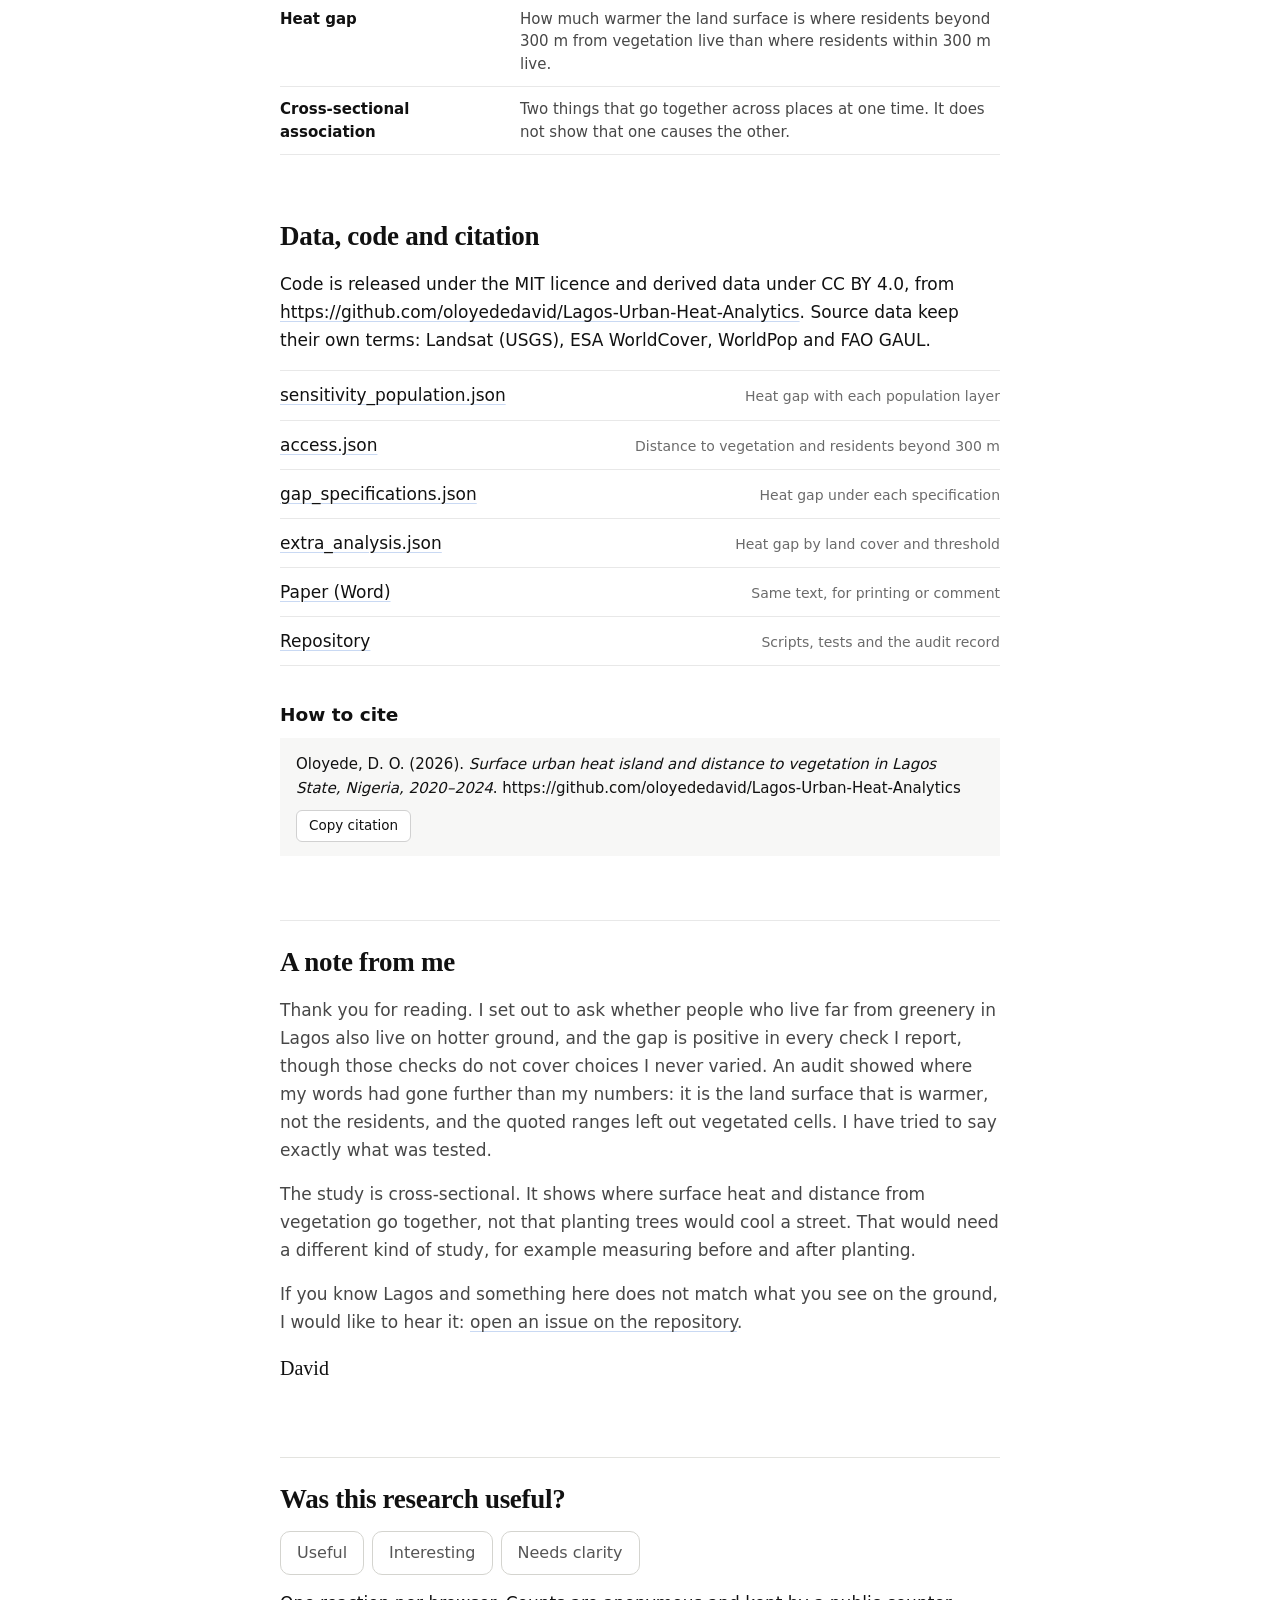
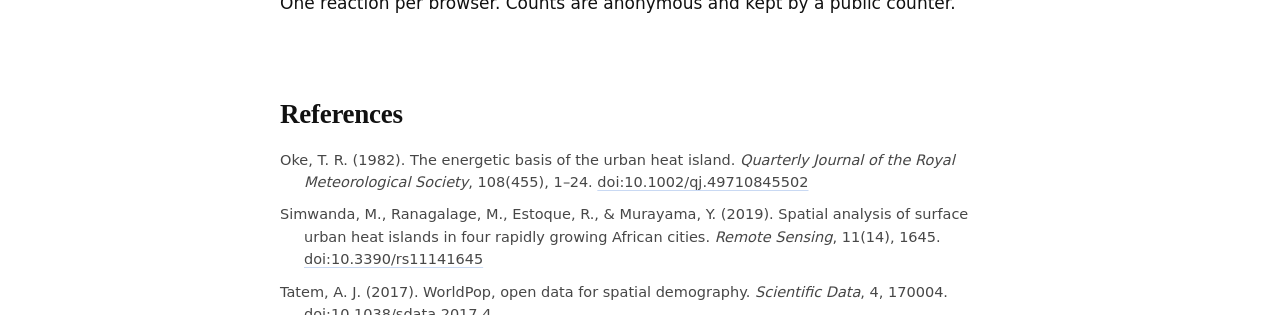
==== commit 995598e9: "Paper, Word version and page with the revised introduction (same text applied to paper.md)" ====
--- a/docs/index.html
+++ b/docs/index.html
@@ -108,14 +108,14 @@
 <p>Cities are warmer than the land around them. The air-temperature
 version of this is largest on clear, calm nights (Oke, 1982). Satellite
 surface temperature measures the ground surface instead, and that is the
-quantity used here (Voogt &amp; Oke, 2003). Few such studies cover
-African cities. One that compared Lagos, Nairobi, Addis Ababa and Lusaka
-with Landsat found surface temperature rising with the density of
-impervious surface and falling with green space along the urban–rural
-gradient, and the cities with more impervious surface 3–4 °C warmer
-(Simwanda et al., 2019). This study asks a narrower question: where
-residents live relative to vegetation, and how warm the ground is
-there.</p>
+quantity used here (Voogt &amp; Oke, 2003). Such studies were still
+uncommon for African cities in 2019; one that compared Lagos, Nairobi,
+Addis Ababa and Lusaka with Landsat found surface temperature rising
+with the density of impervious surface and falling with green space
+along the urban–rural gradient, and the cities with more impervious
+surface 3–4 °C warmer (Simwanda et al., 2019). This study asks a
+narrower question: where residents live relative to vegetation, and how
+warm the ground is there.</p>
 <p>Lagos State holds about 14.0 million modelled residents on its mapped
 land. Built-up land lies mainly west of the lagoon, and tree cover is
 concentrated in the east and along the water.</p>
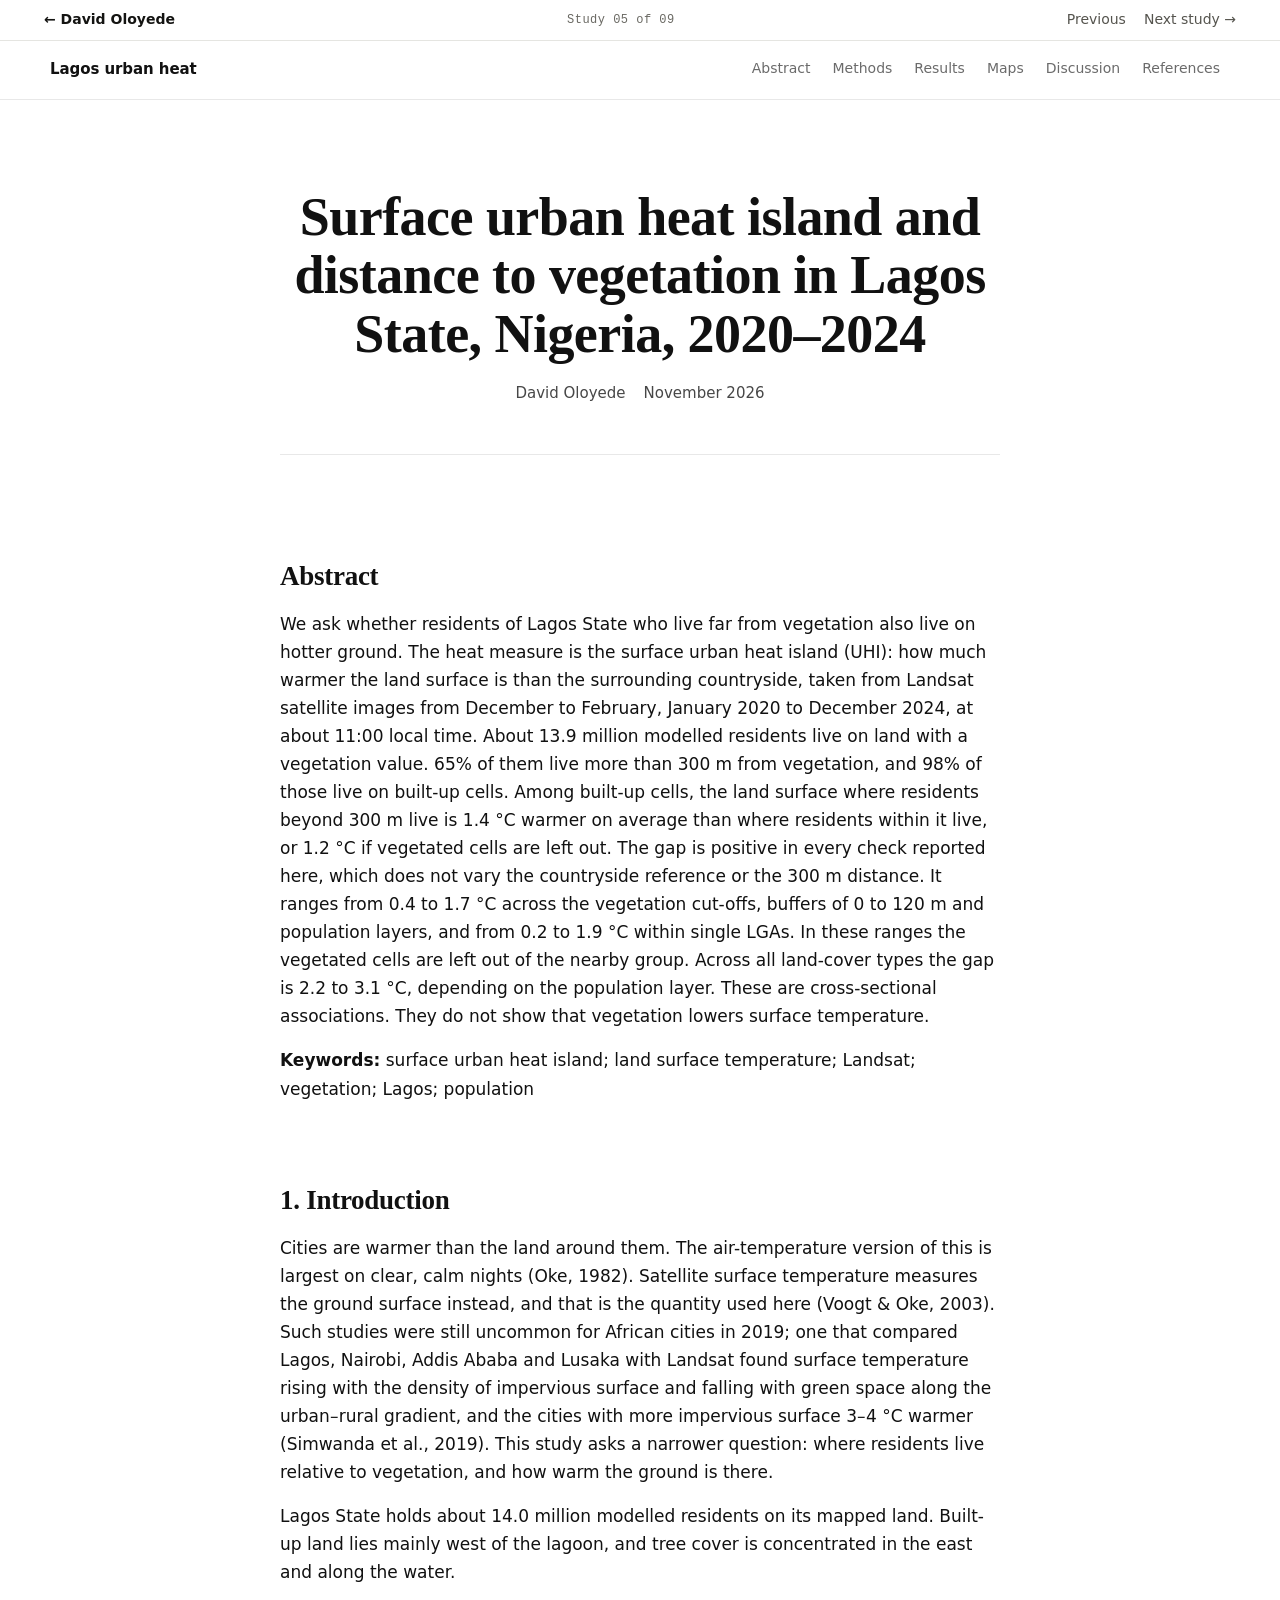
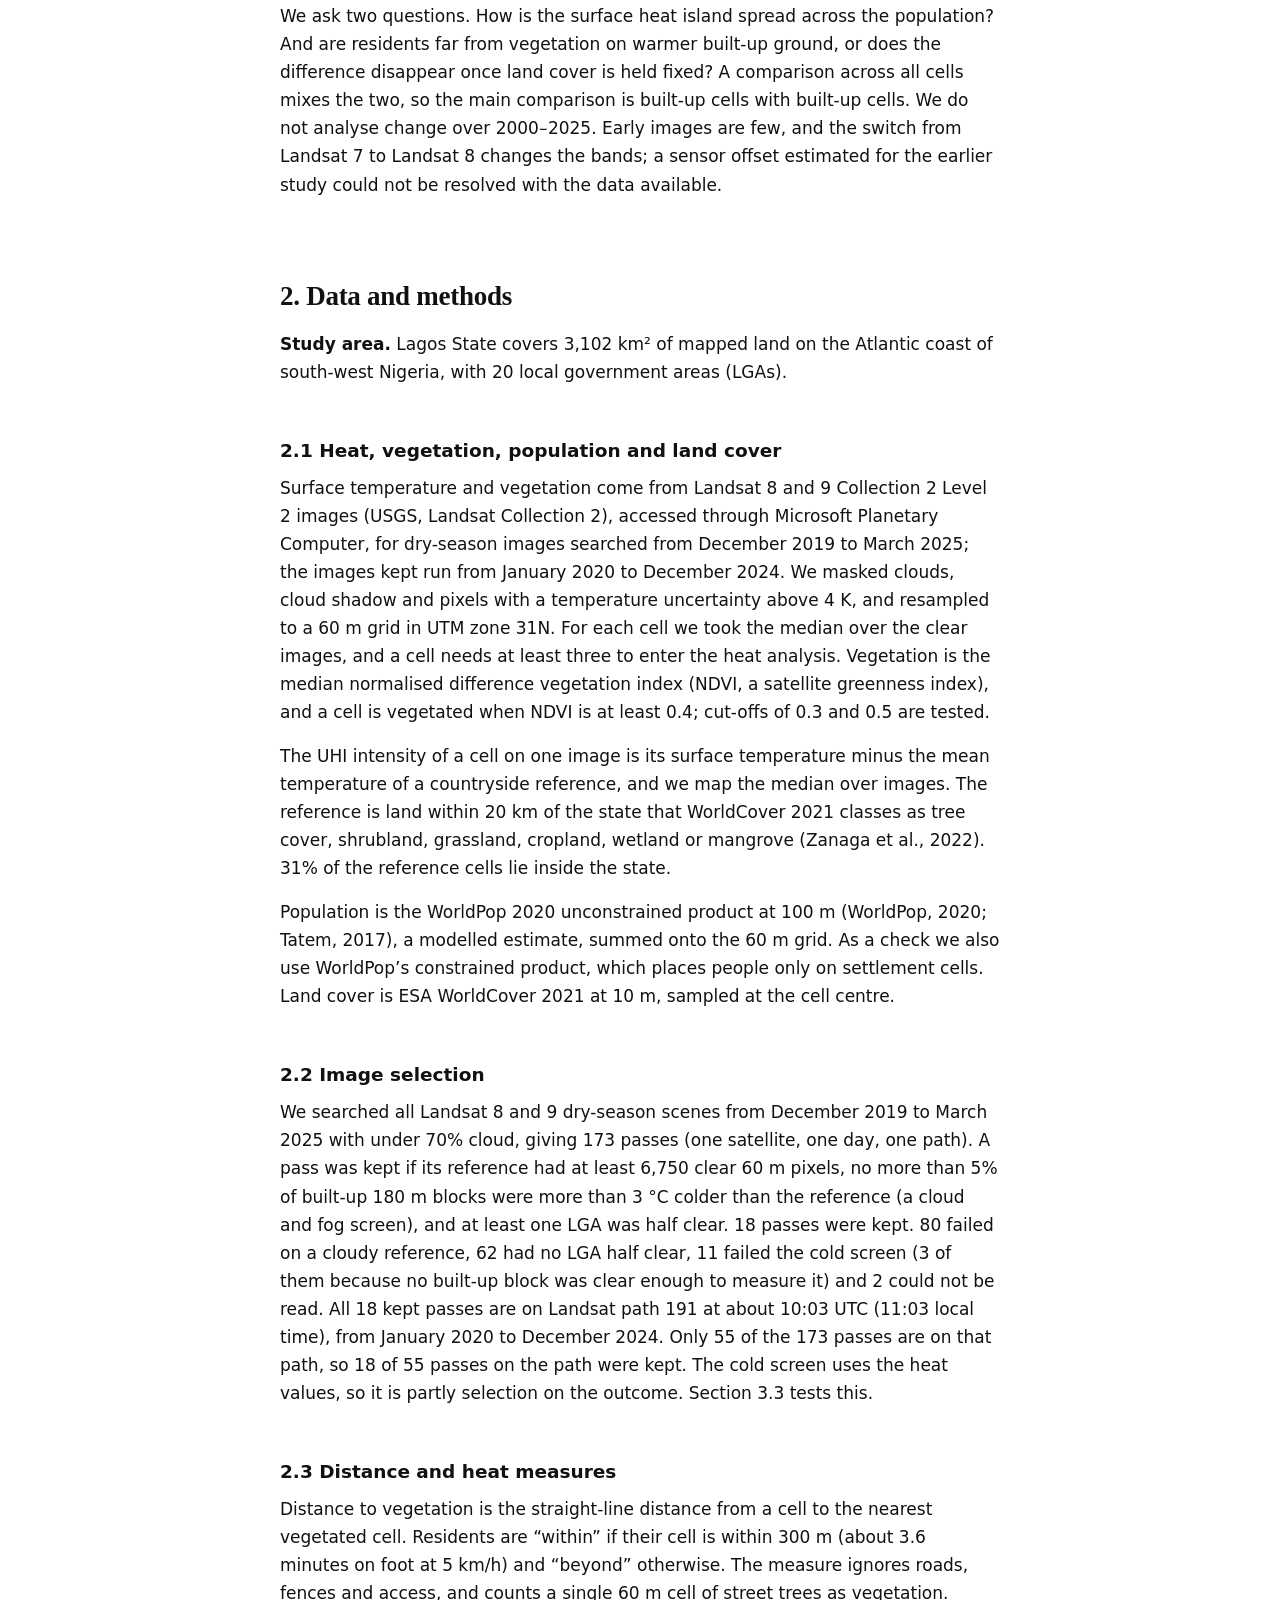
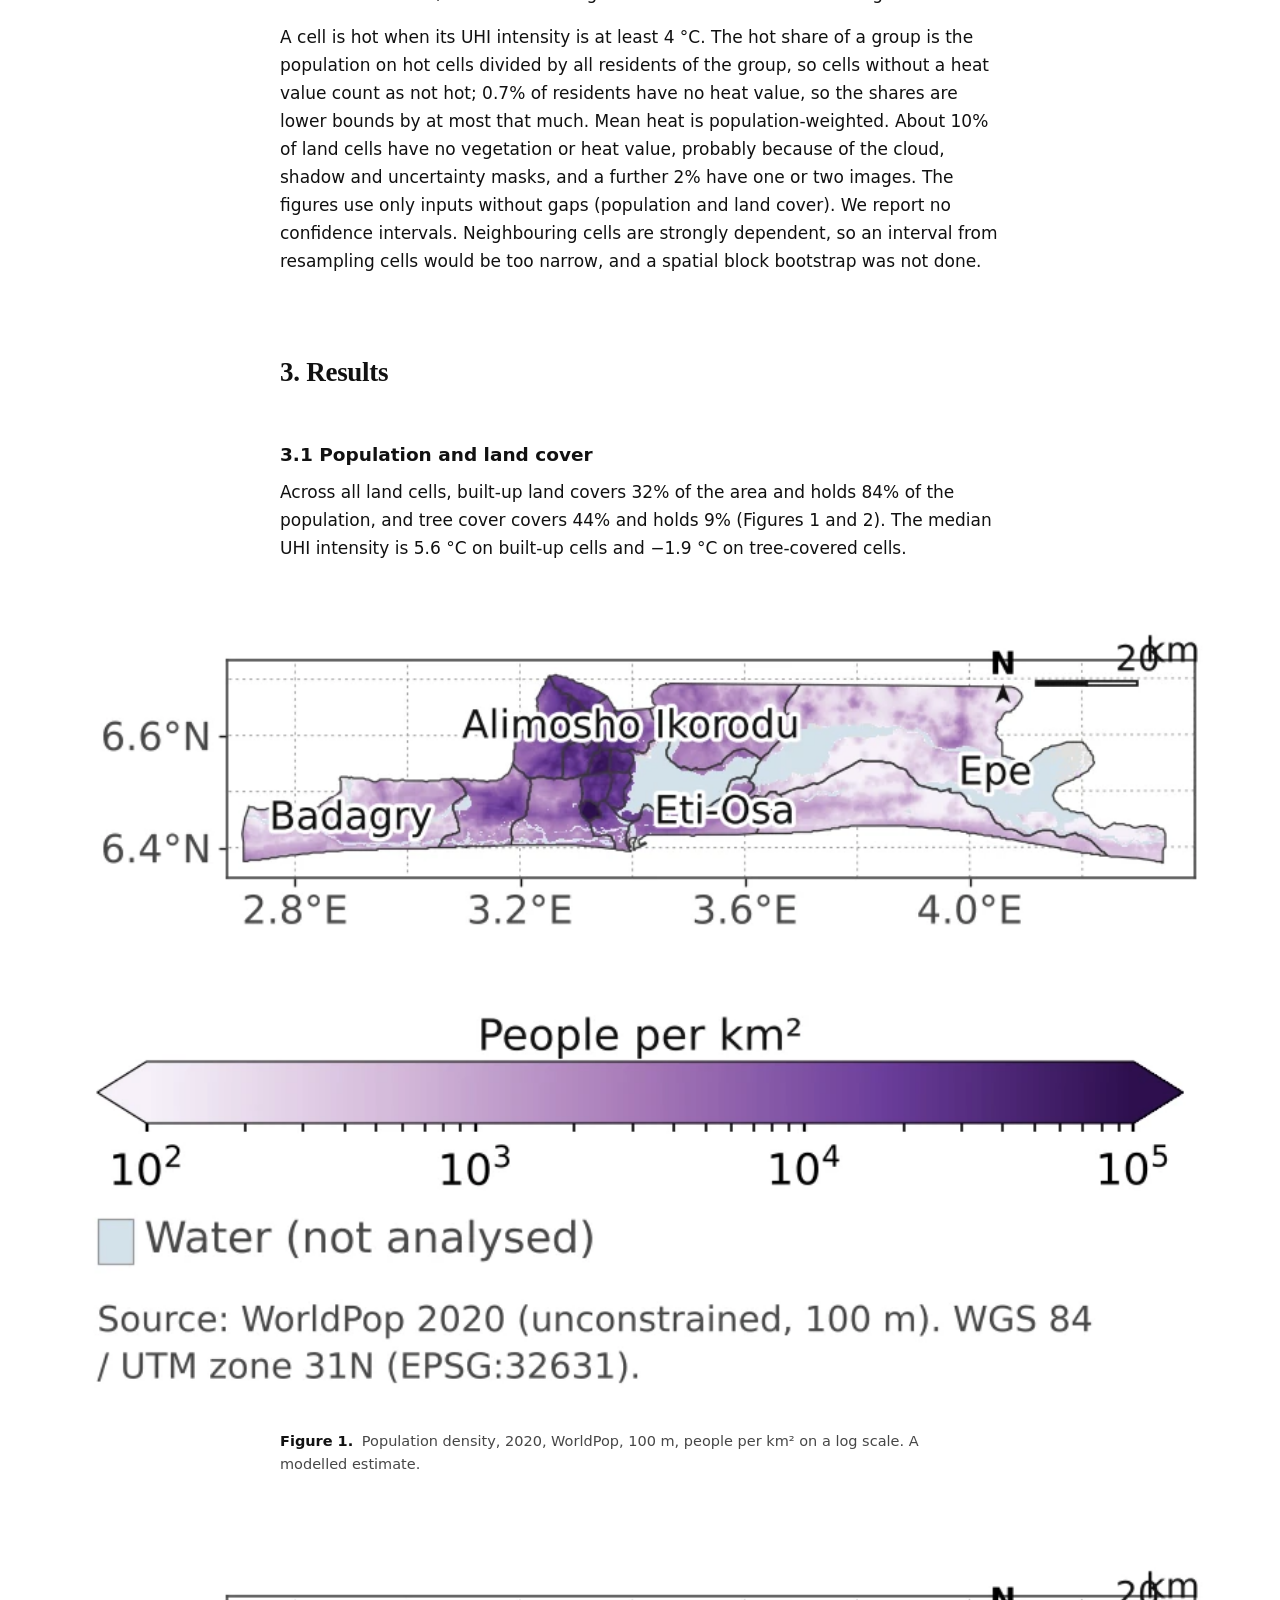
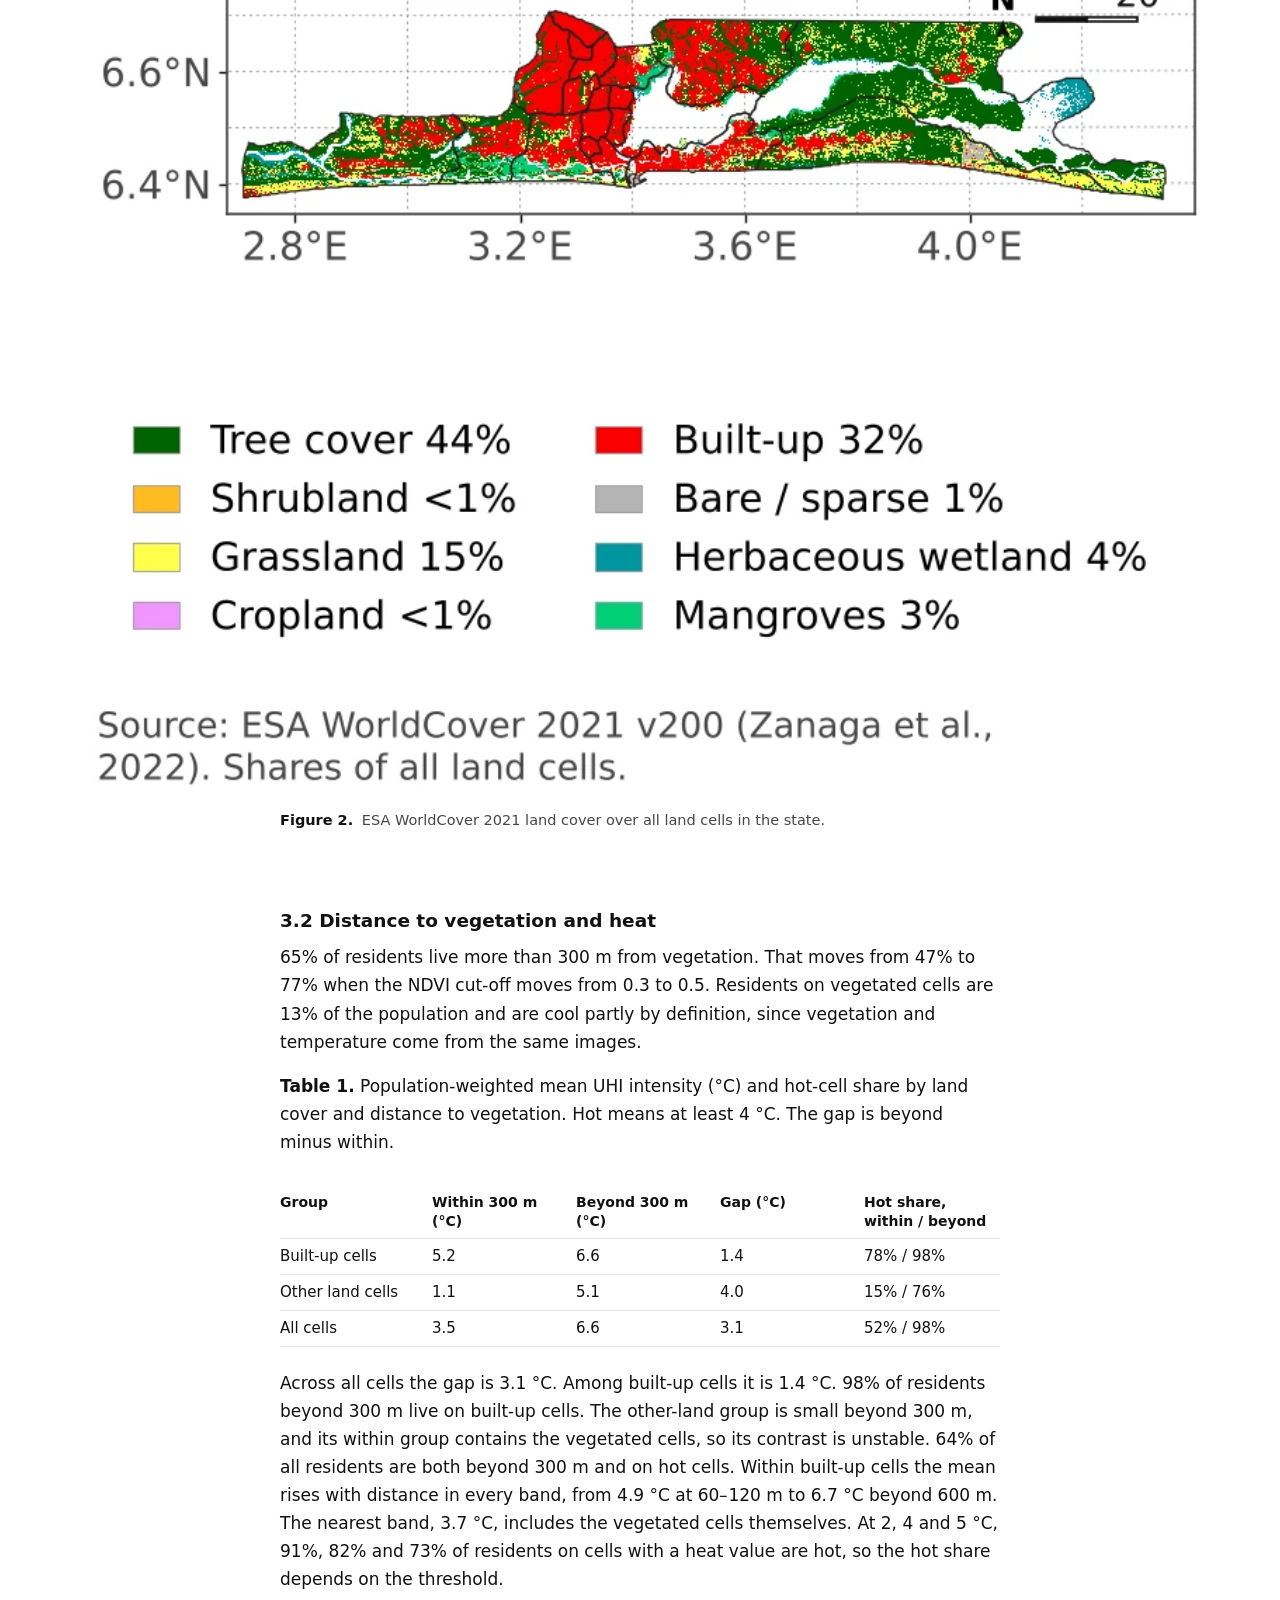
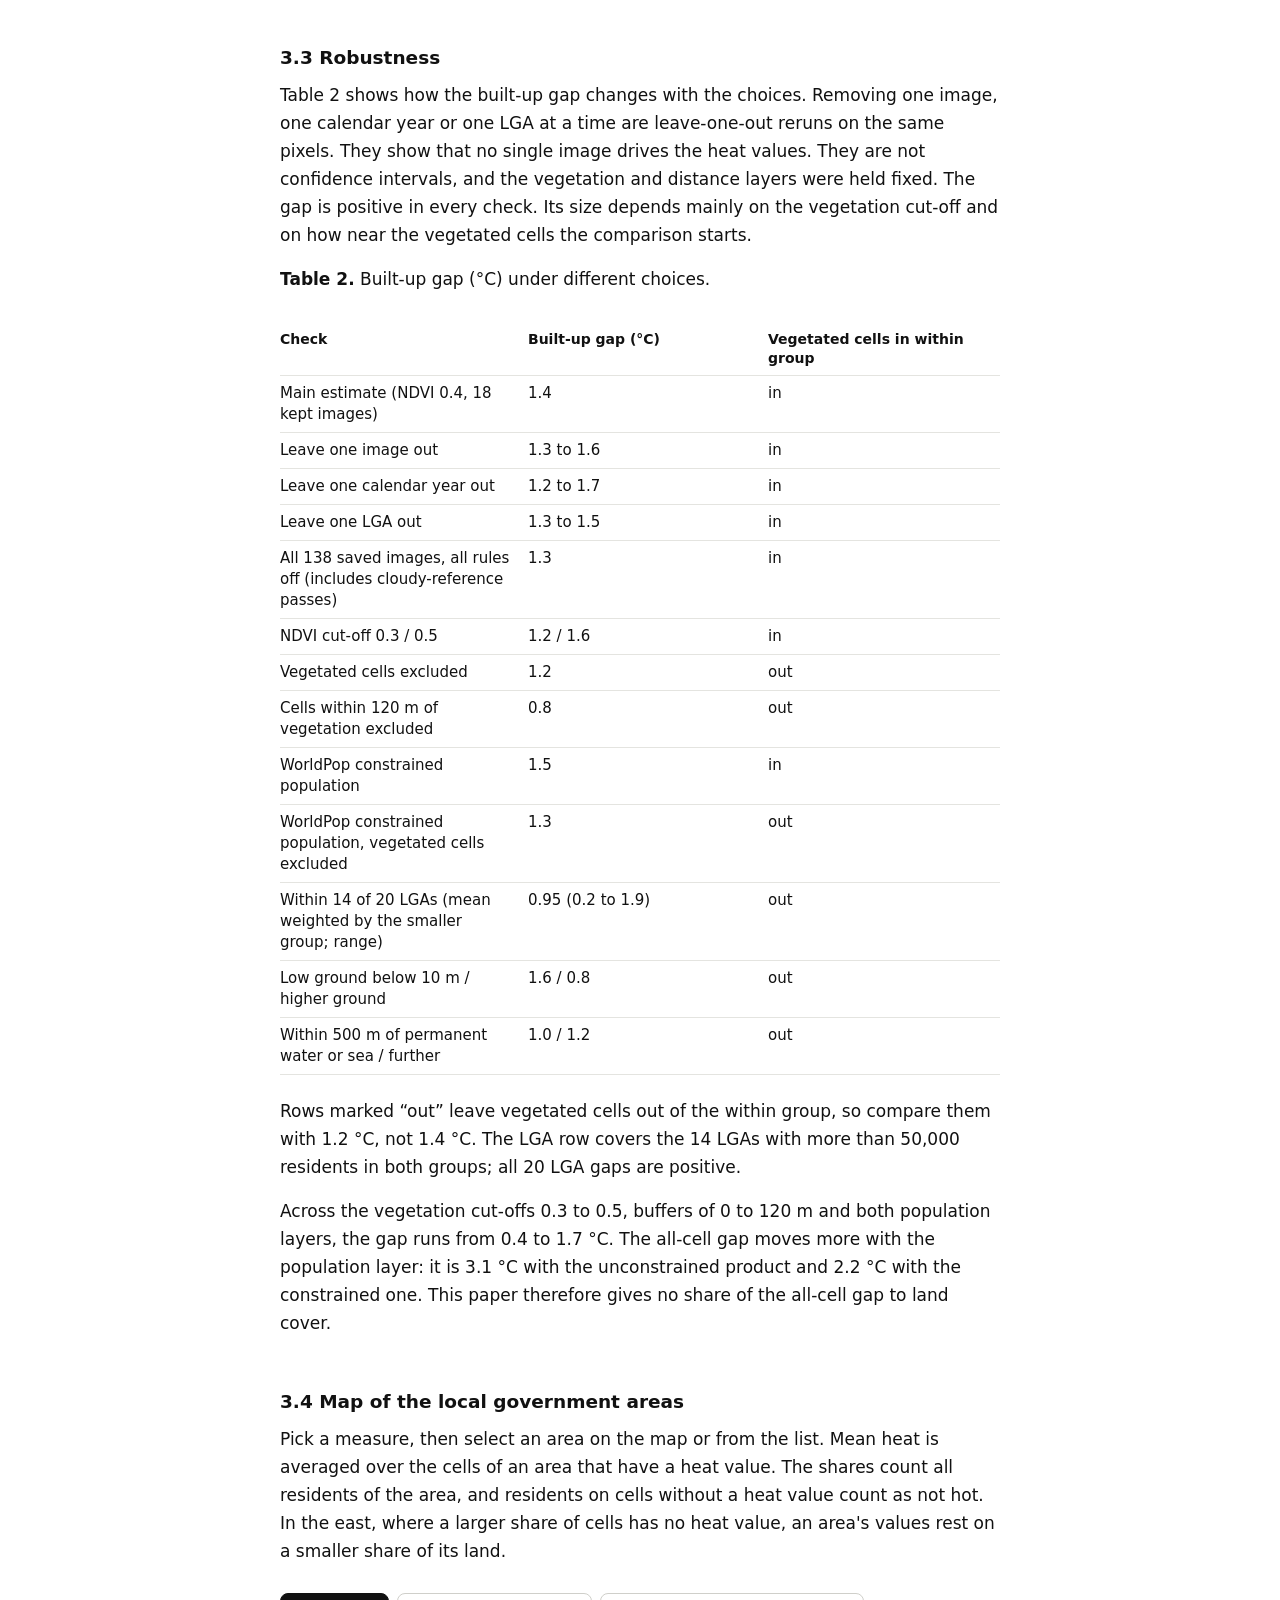
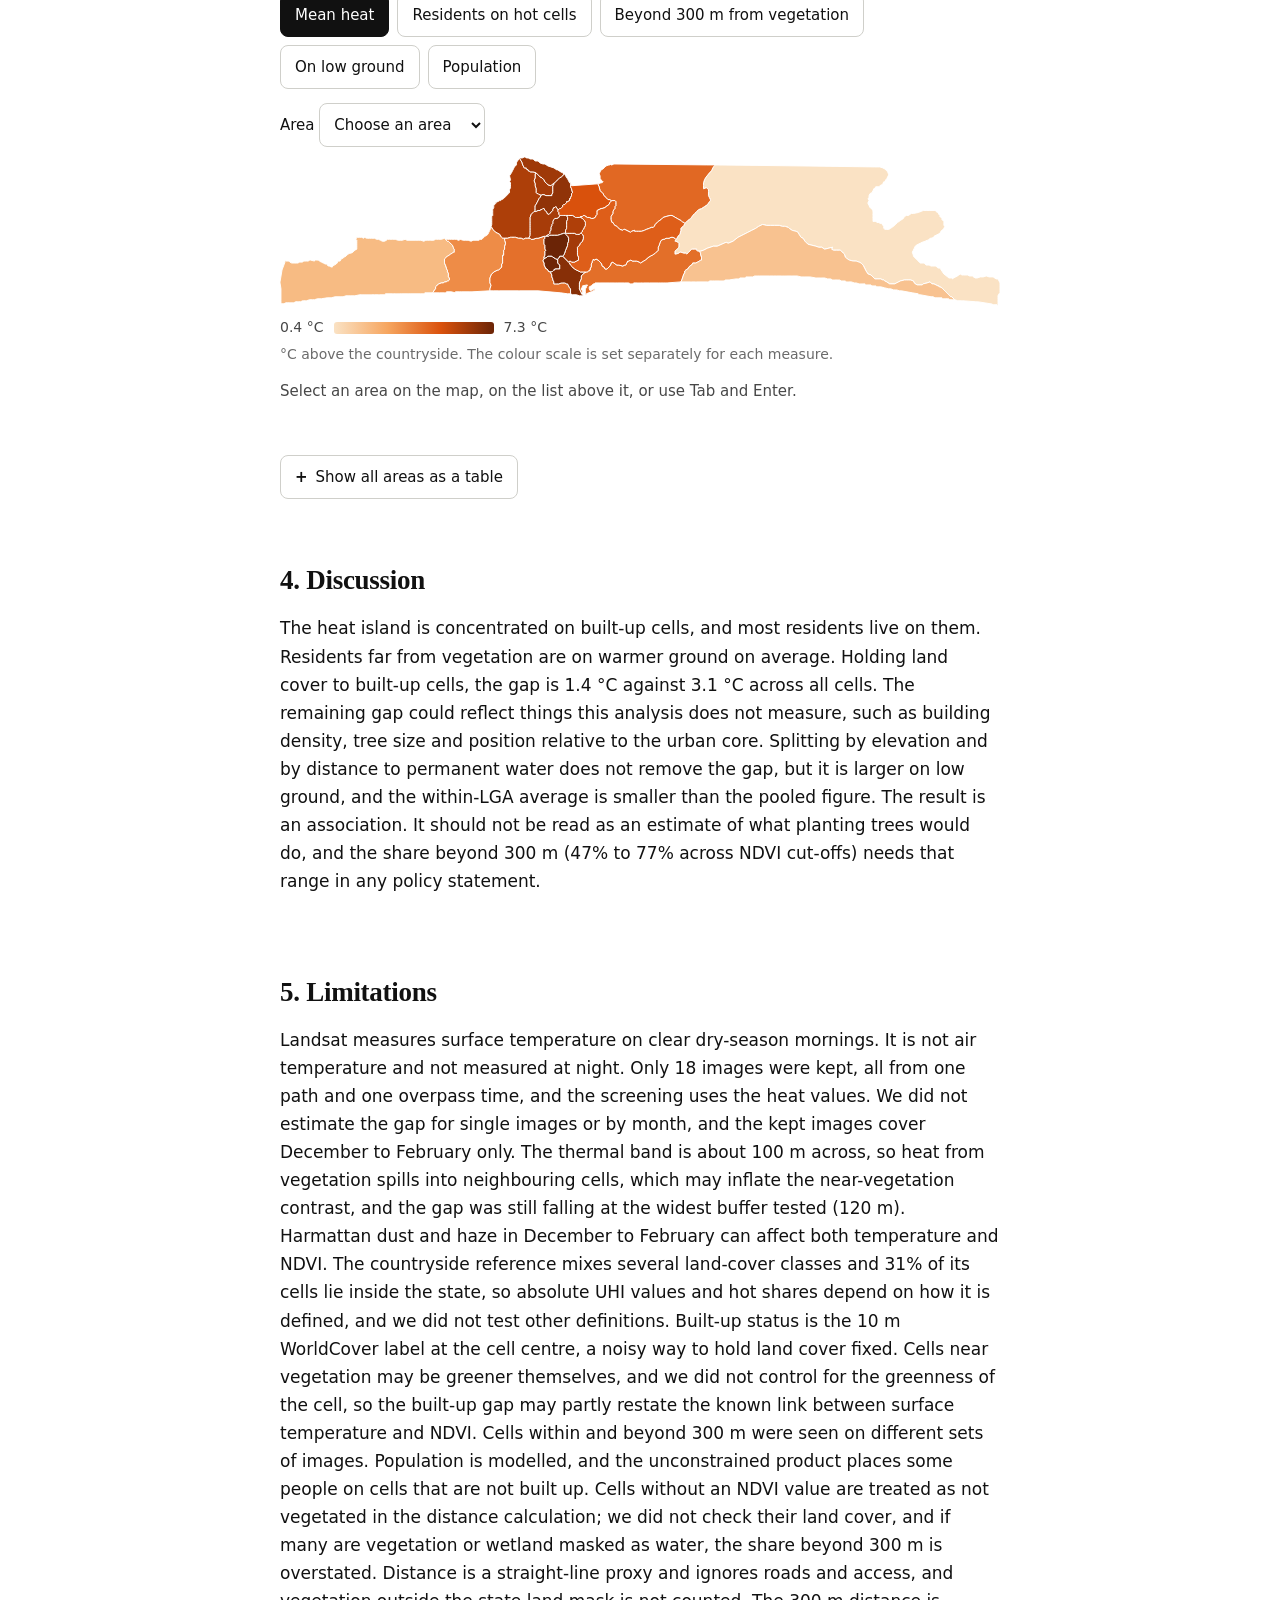
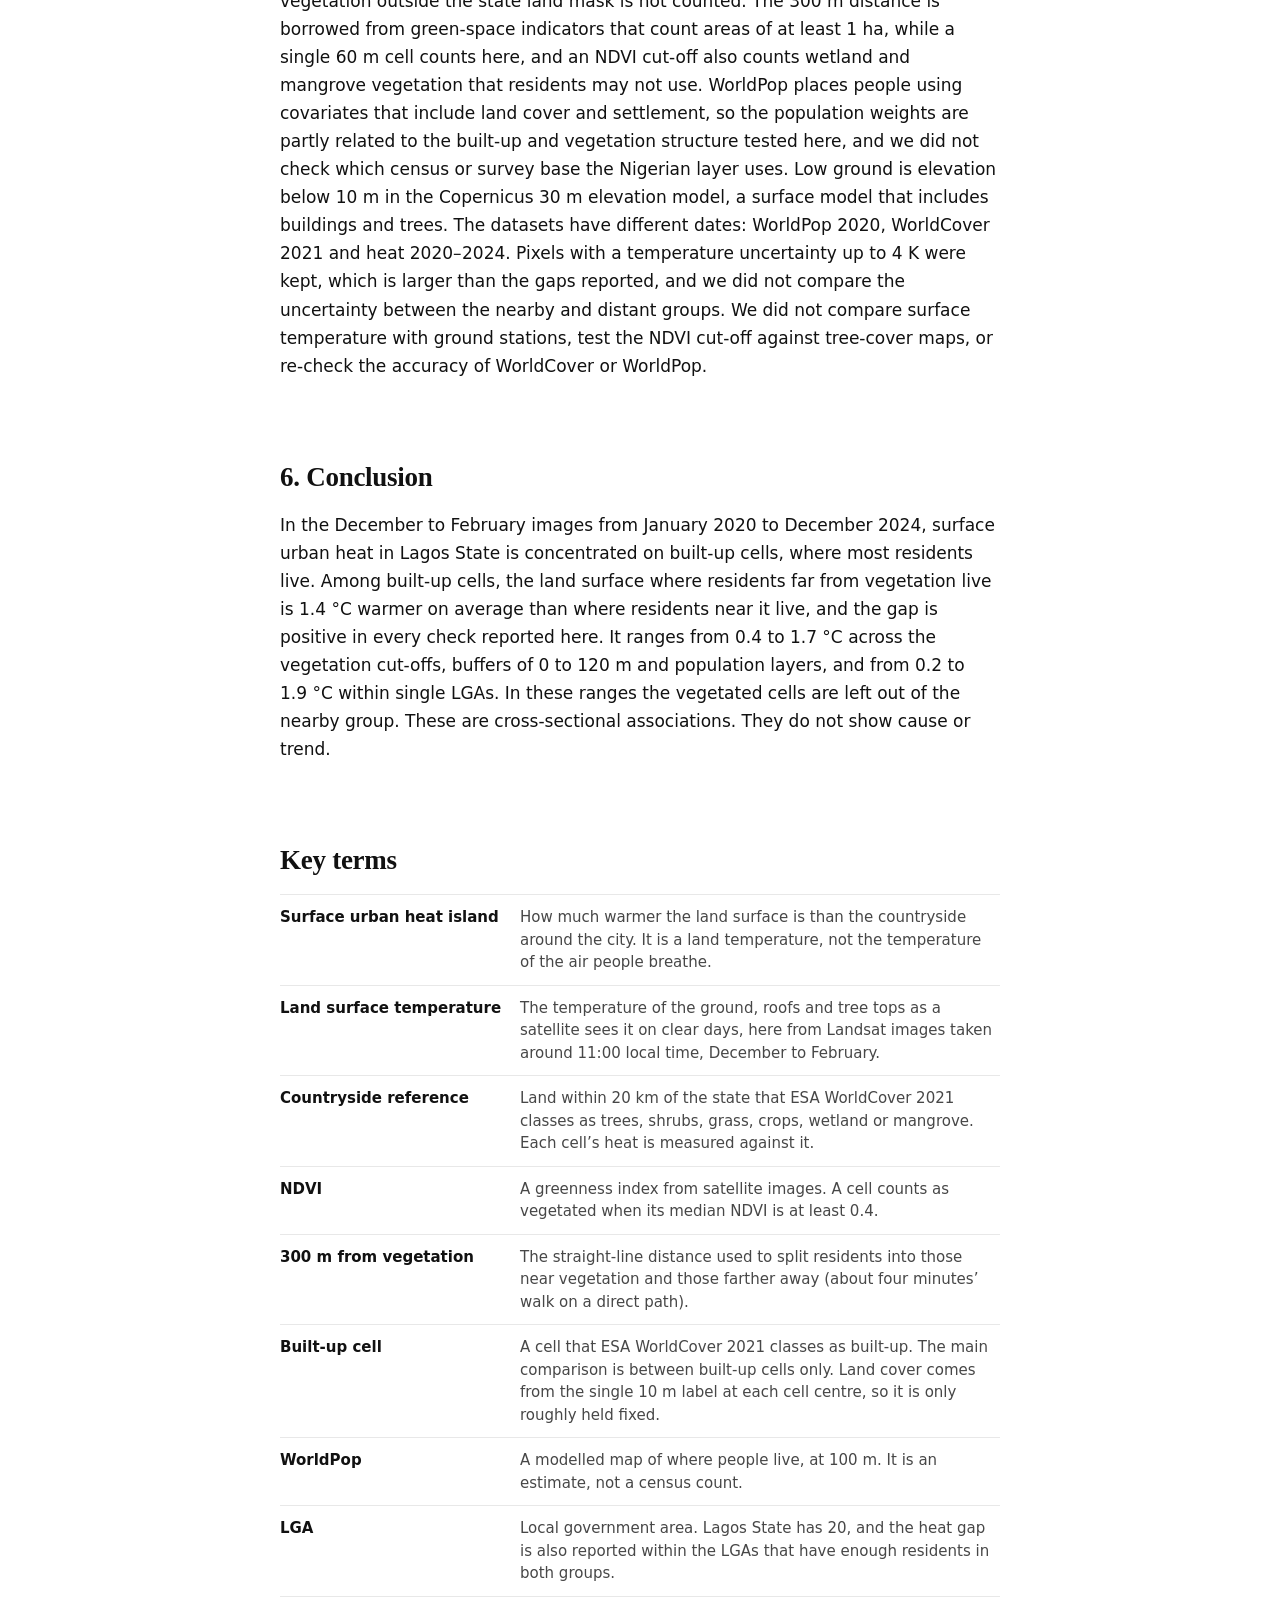
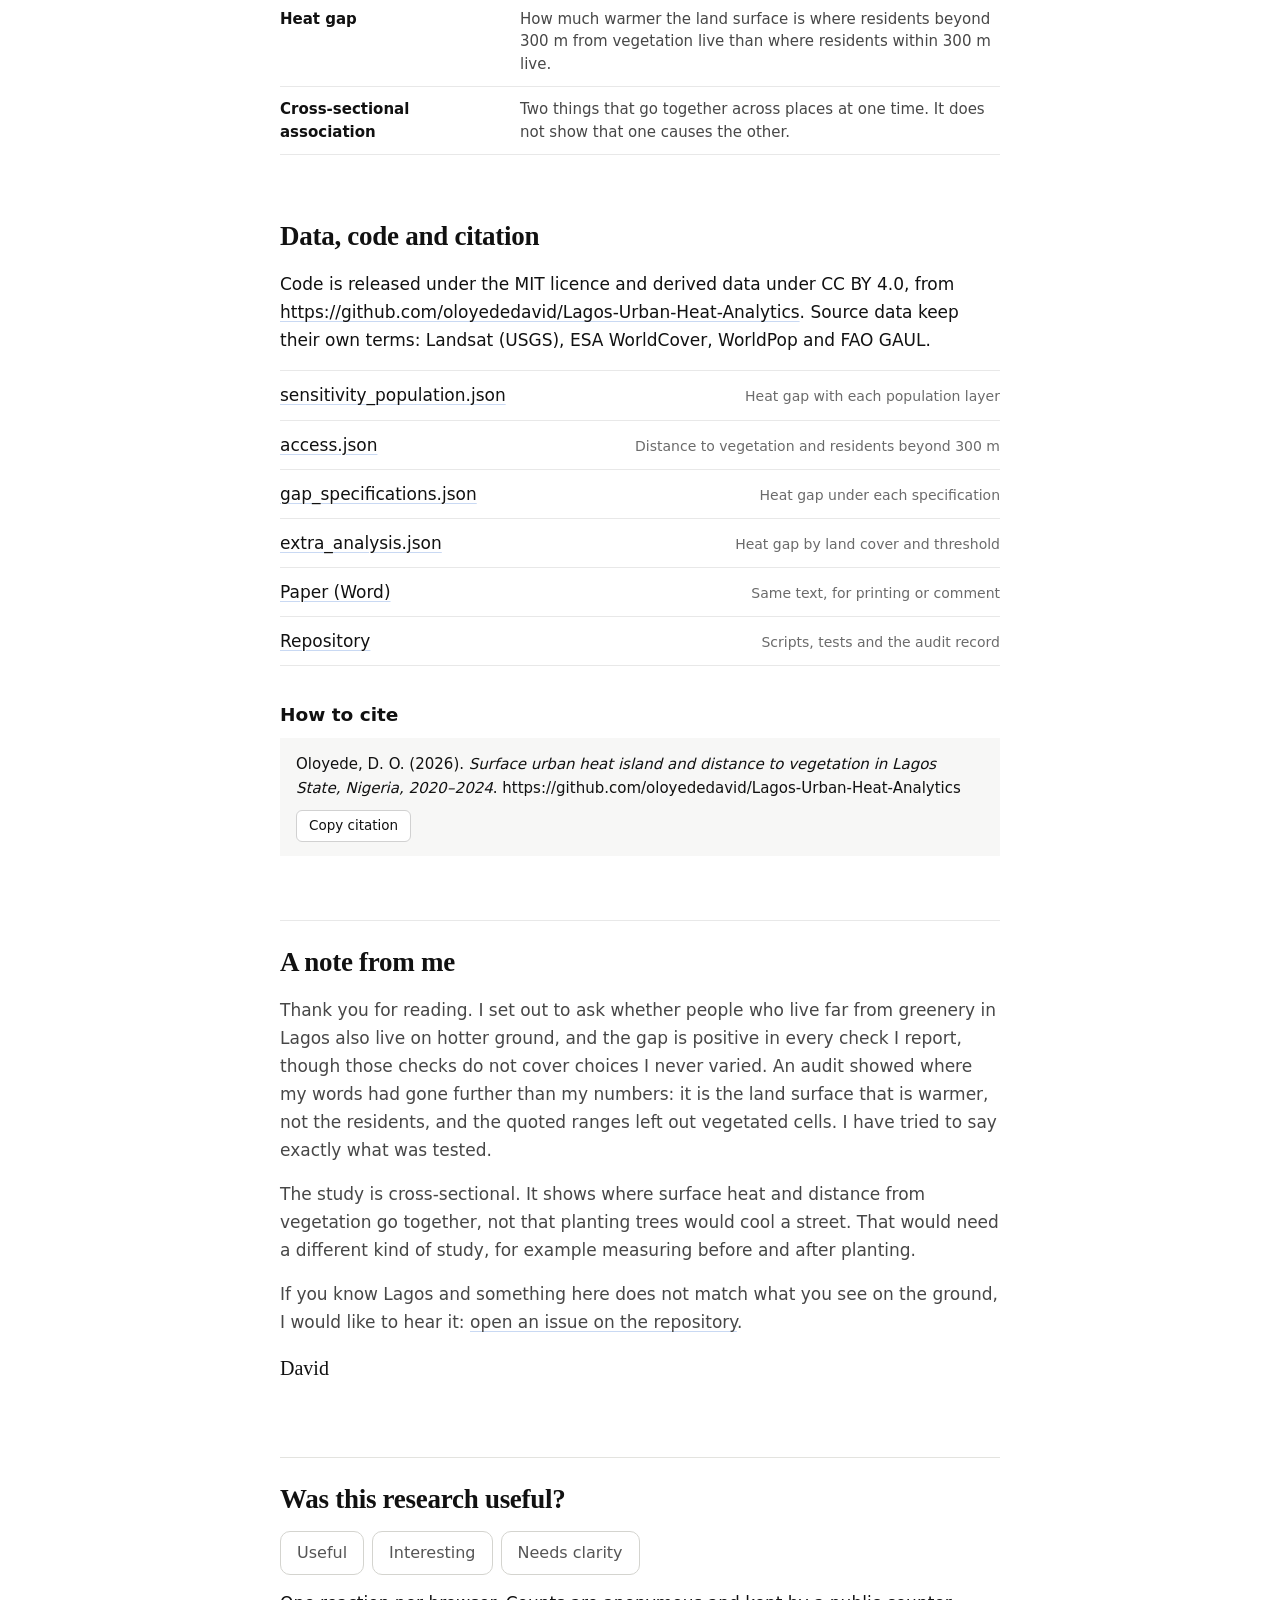
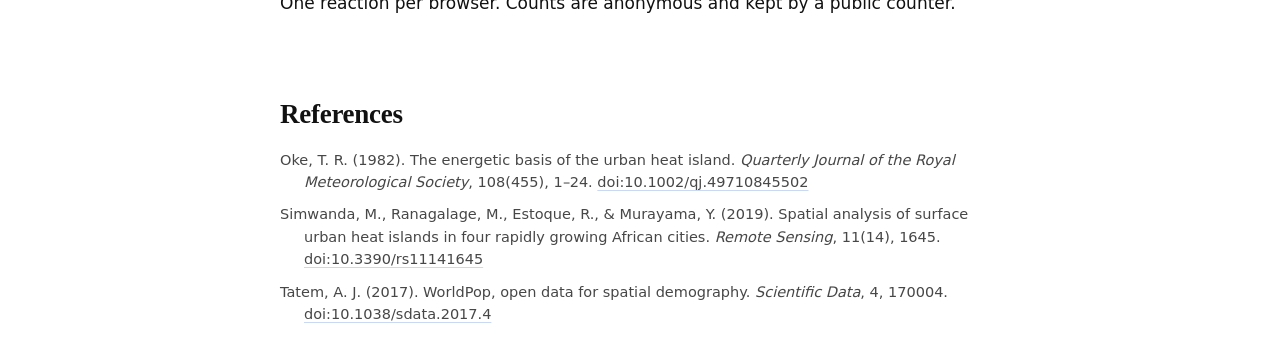
==== commit 95f48e7d: "Other studies: add projects 07 to 09" ====
--- a/docs/index.html
+++ b/docs/index.html
@@ -49,7 +49,7 @@
 .sn-back:hover{color:#141412}
 @media (max-width:620px){.sn-media{width:72px;height:72px}.sn-t span{display:none}.sn-pos{display:none}}
 @media (prefers-reduced-motion:reduce){.sn-media img,.sn-arrow{transition:none}}
-</style><nav class="sn-bar" aria-label="Portfolio"><div class="sn-in"><a class="sn-home" href="https://oloyededavid.github.io/geospatial-rs-portfolio/">← David Oloyede</a><span class="sn-pos">Study 05 of 06</span><span class="sn-pn"><a href="https://oloyededavid.github.io/Groundwater-Storage-Gravimetry/" title="Water storage in the Lake Chad basin from GRACE and GRACE-FO, 2002–2026">Previous</a><a href="https://oloyededavid.github.io/Coastal-Hydrogeology-Modeling/" title="Urban sealing and the shallow water table of the Lekki–Epe barrier, Lagos, 1986–2024">Next study →</a></span></div></nav><!-- study-bar:end -->
+</style><nav class="sn-bar" aria-label="Portfolio"><div class="sn-in"><a class="sn-home" href="https://oloyededavid.github.io/geospatial-rs-portfolio/">← David Oloyede</a><span class="sn-pos">Study 05 of 09</span><span class="sn-pn"><a href="https://oloyededavid.github.io/Groundwater-Storage-Gravimetry/" title="Water storage in the Lake Chad basin from GRACE and GRACE-FO, 2002–2026">Previous</a><a href="https://oloyededavid.github.io/Coastal-Hydrogeology-Modeling/" title="Urban sealing and the shallow water table of the Lekki–Epe barrier, Lagos, 1986–2024">Next study →</a></span></div></nav><!-- study-bar:end -->
 <nav class="skipnav" aria-label="Skip link"><a class="skip" href="#abstract">Skip to the abstract</a></nav>
 <noscript><p style="max-width:720px;margin:12px auto;padding:10px 14px;border:1px solid #d9d9d5;border-radius:6px;background:#fff;color:#141412;font:400 14px/1.5 system-ui,sans-serif">Turn on JavaScript to see the maps, charts and the numbers that are read from the data files. The text is readable without it.</p></noscript>
 <header class="site-header">
@@ -521,7 +521,7 @@
         <p class="sig"><span>David Oloyede</span><span><a href="https://github.com/oloyededavid">github.com/oloyededavid</a></span><span>Last updated November
 2026</span><span class="views" id="views" hidden></span></p>
         <p>Code MIT, derived data CC BY 4.0. Source data keep their own terms: Landsat (USGS), ESA WorldCover, Copernicus DEM GLO-30 (ESA and Airbus), WorldPop, FAO GAUL and Natural Earth.</p>
-        <!-- study-others:start --><p class="others">Other studies: <a href="https://oloyededavid.github.io/Observational-Hydrology-Extremes/">Nigeria floods, drought and design rainfall</a> · <a href="https://oloyededavid.github.io/Ogun-Catchment-Coast-Observatory/">Ogun surface water</a> · <a href="https://oloyededavid.github.io/Oueme-Ogun-Groundwater-Recharge/">Ouémé–Ogun recharge</a> · <a href="https://oloyededavid.github.io/Groundwater-Storage-Gravimetry/">Lake Chad water storage</a> · <a href="https://oloyededavid.github.io/Coastal-Hydrogeology-Modeling/">Lekki–Epe groundwater</a></p><!-- study-others:end -->
+        <!-- study-others:start --><p class="others">Other studies: <a href="https://oloyededavid.github.io/Observational-Hydrology-Extremes/">Nigeria floods, drought and design rainfall</a> · <a href="https://oloyededavid.github.io/Ogun-Catchment-Coast-Observatory/">Ogun surface water</a> · <a href="https://oloyededavid.github.io/Oueme-Ogun-Groundwater-Recharge/">Ouémé–Ogun recharge</a> · <a href="https://oloyededavid.github.io/Groundwater-Storage-Gravimetry/">Lake Chad water storage</a> · <a href="https://oloyededavid.github.io/Coastal-Hydrogeology-Modeling/">Lekki–Epe groundwater</a> · <a href="https://oloyededavid.github.io/Mau-Forest-Land-Cover/">Mau Forest land cover</a> · <a href="https://oloyededavid.github.io/Mozambique-Health-Access/">Mozambique health access</a> · <a href="https://oloyededavid.github.io/Open-Geodata-Catalogue/">Open geodata catalogue</a></p><!-- study-others:end -->
     </div>
 </footer>
 <script src="assets/explore.js"></script>
